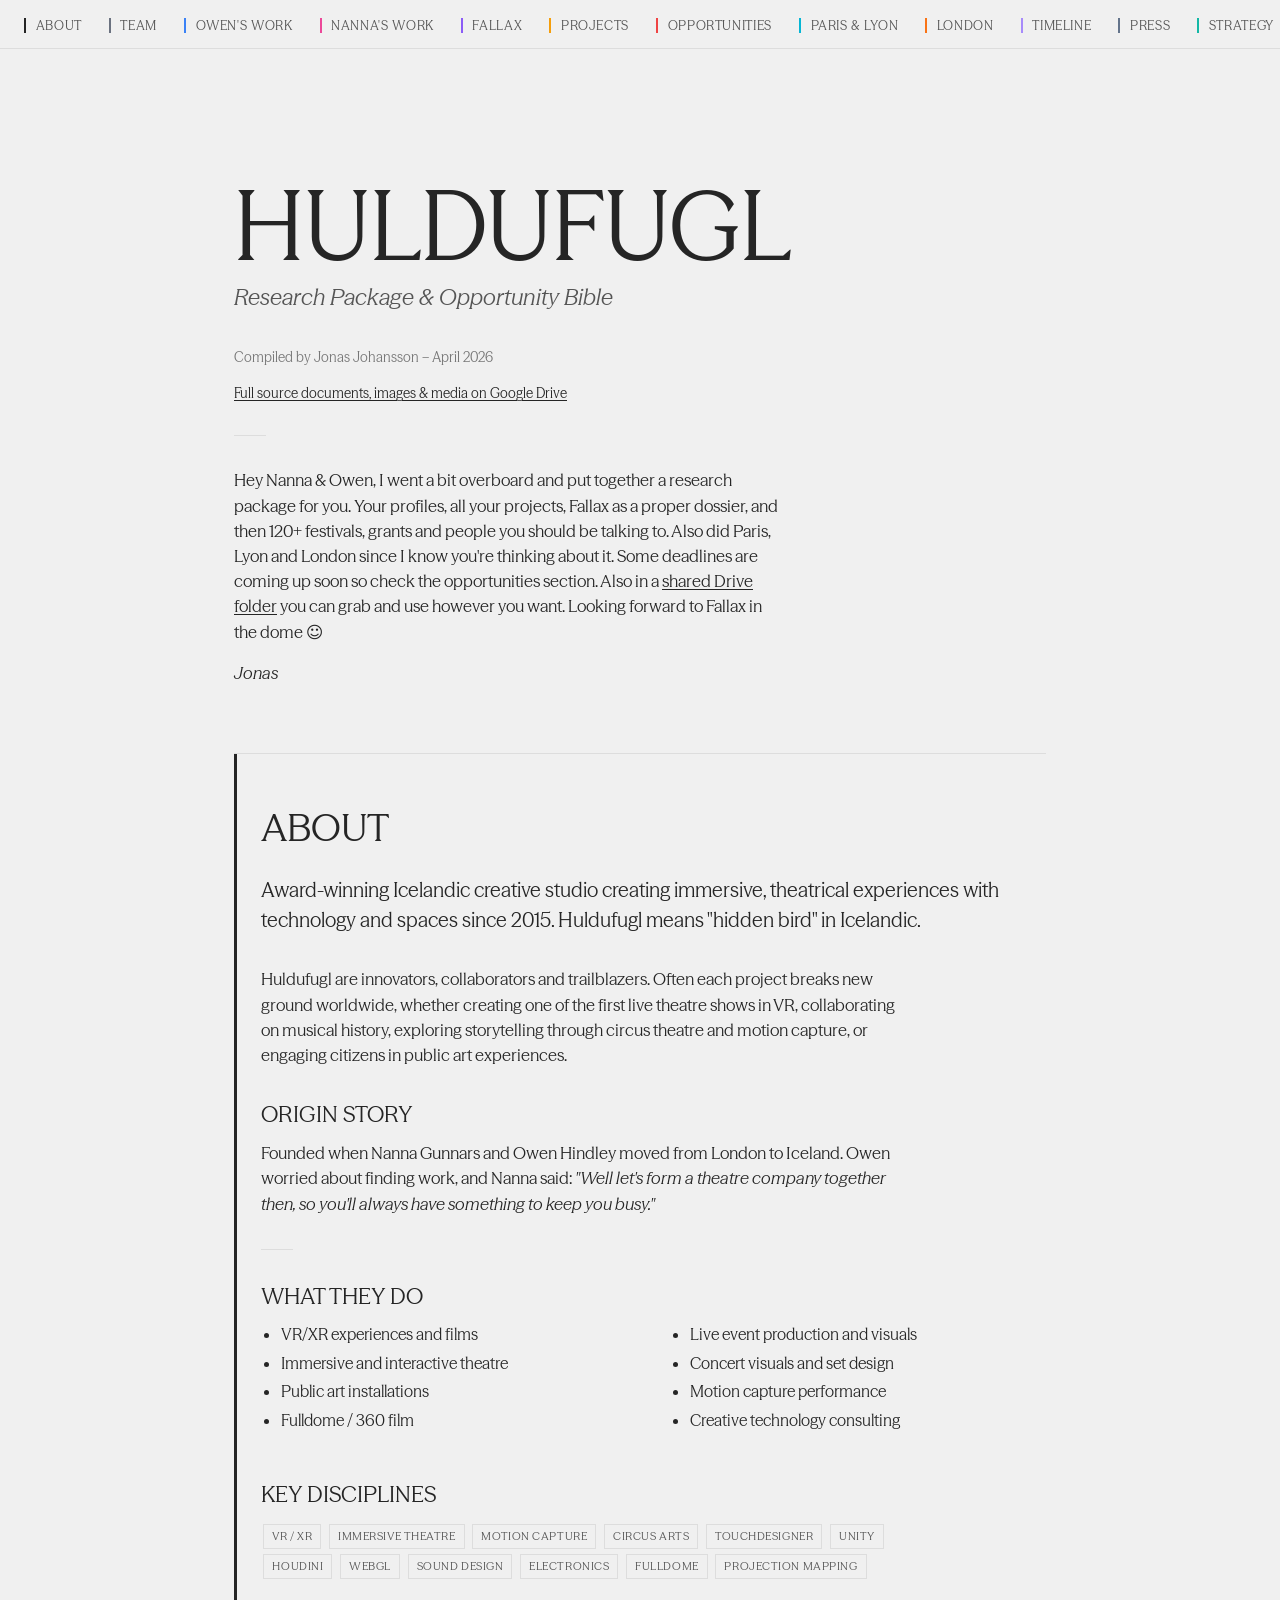
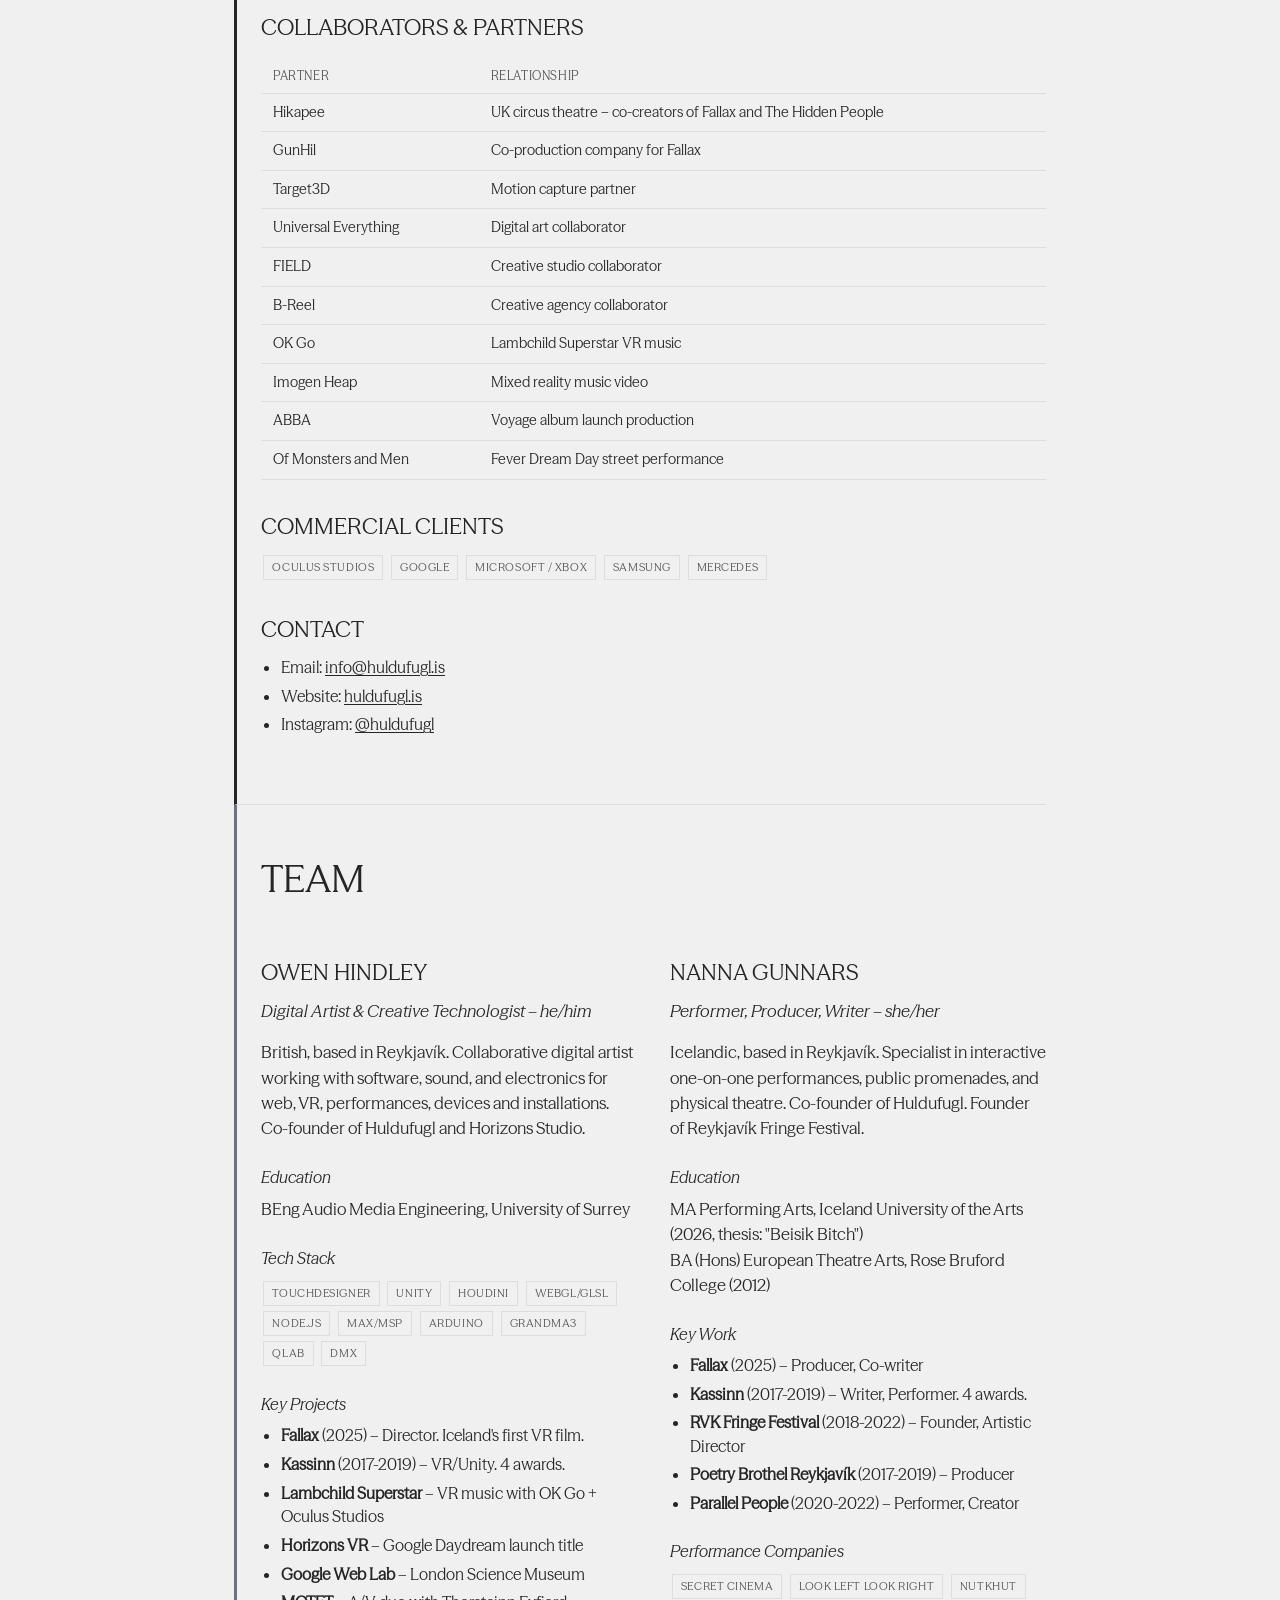
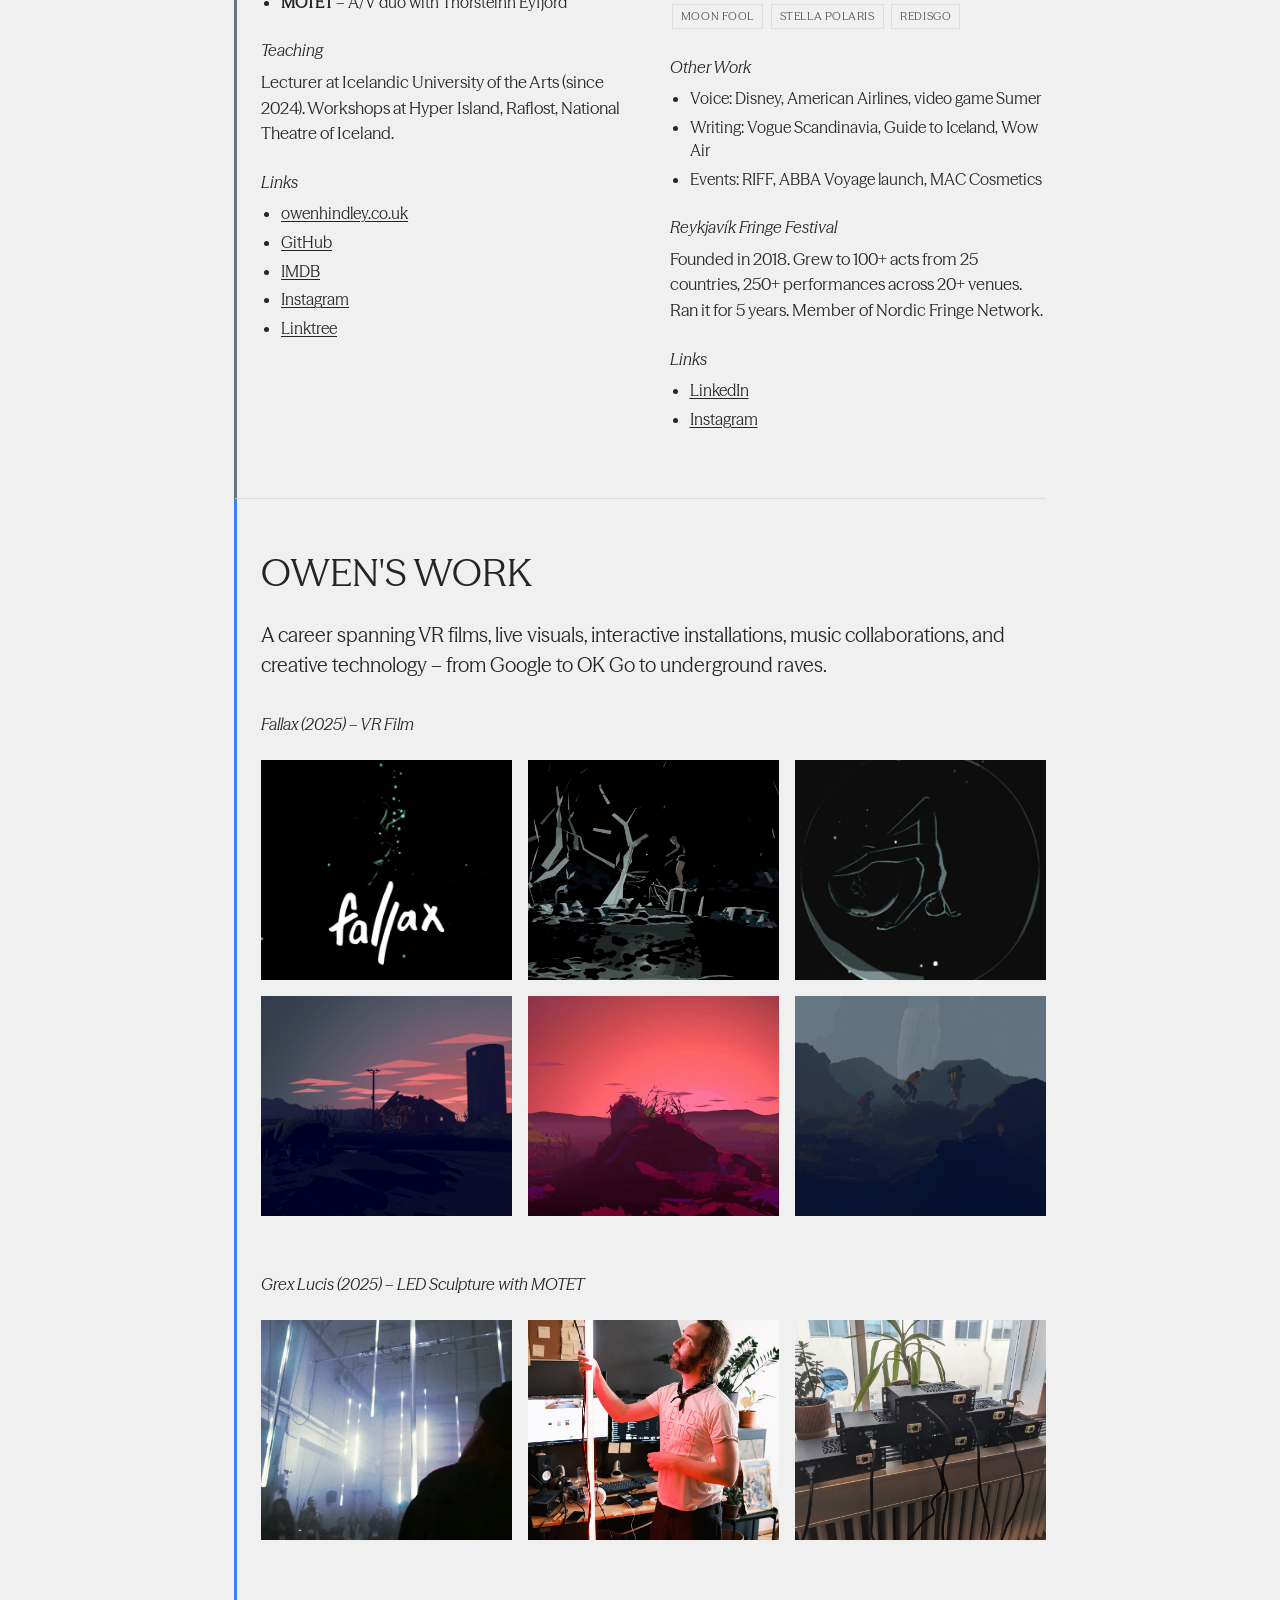
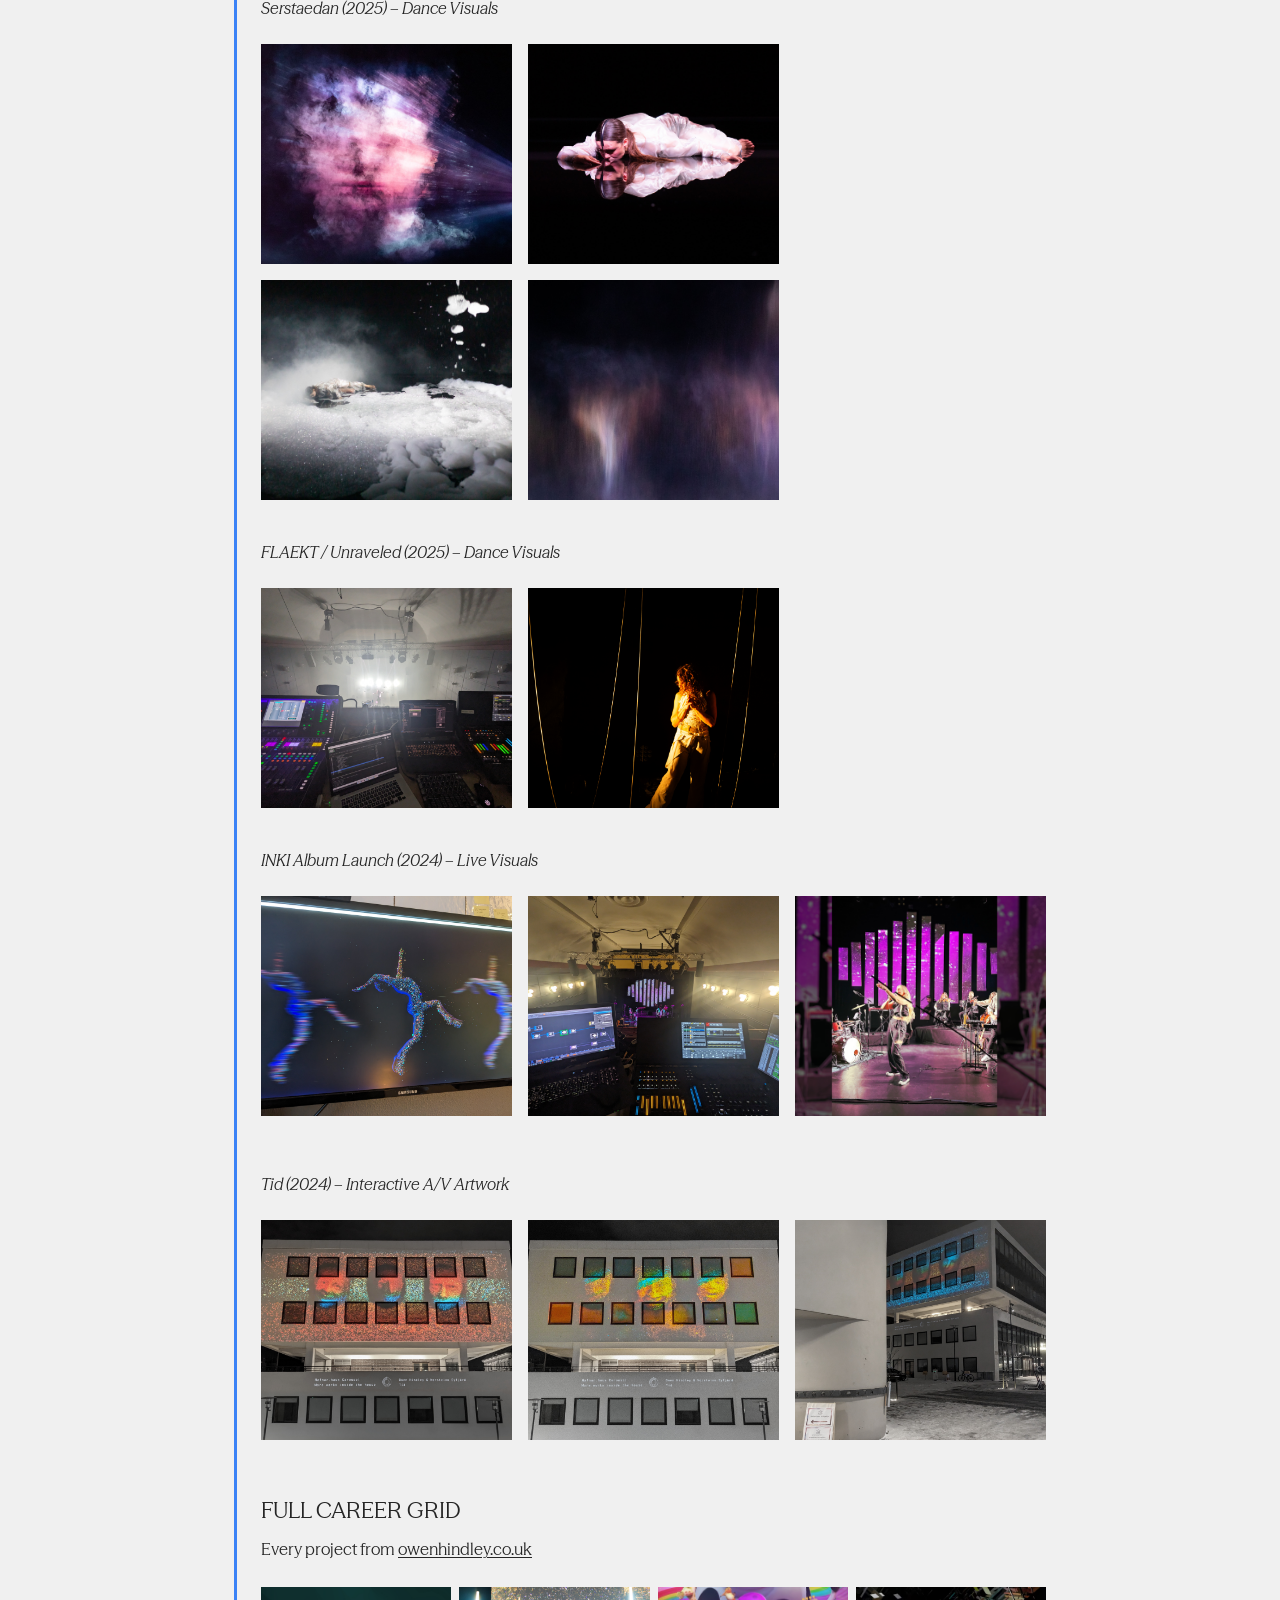
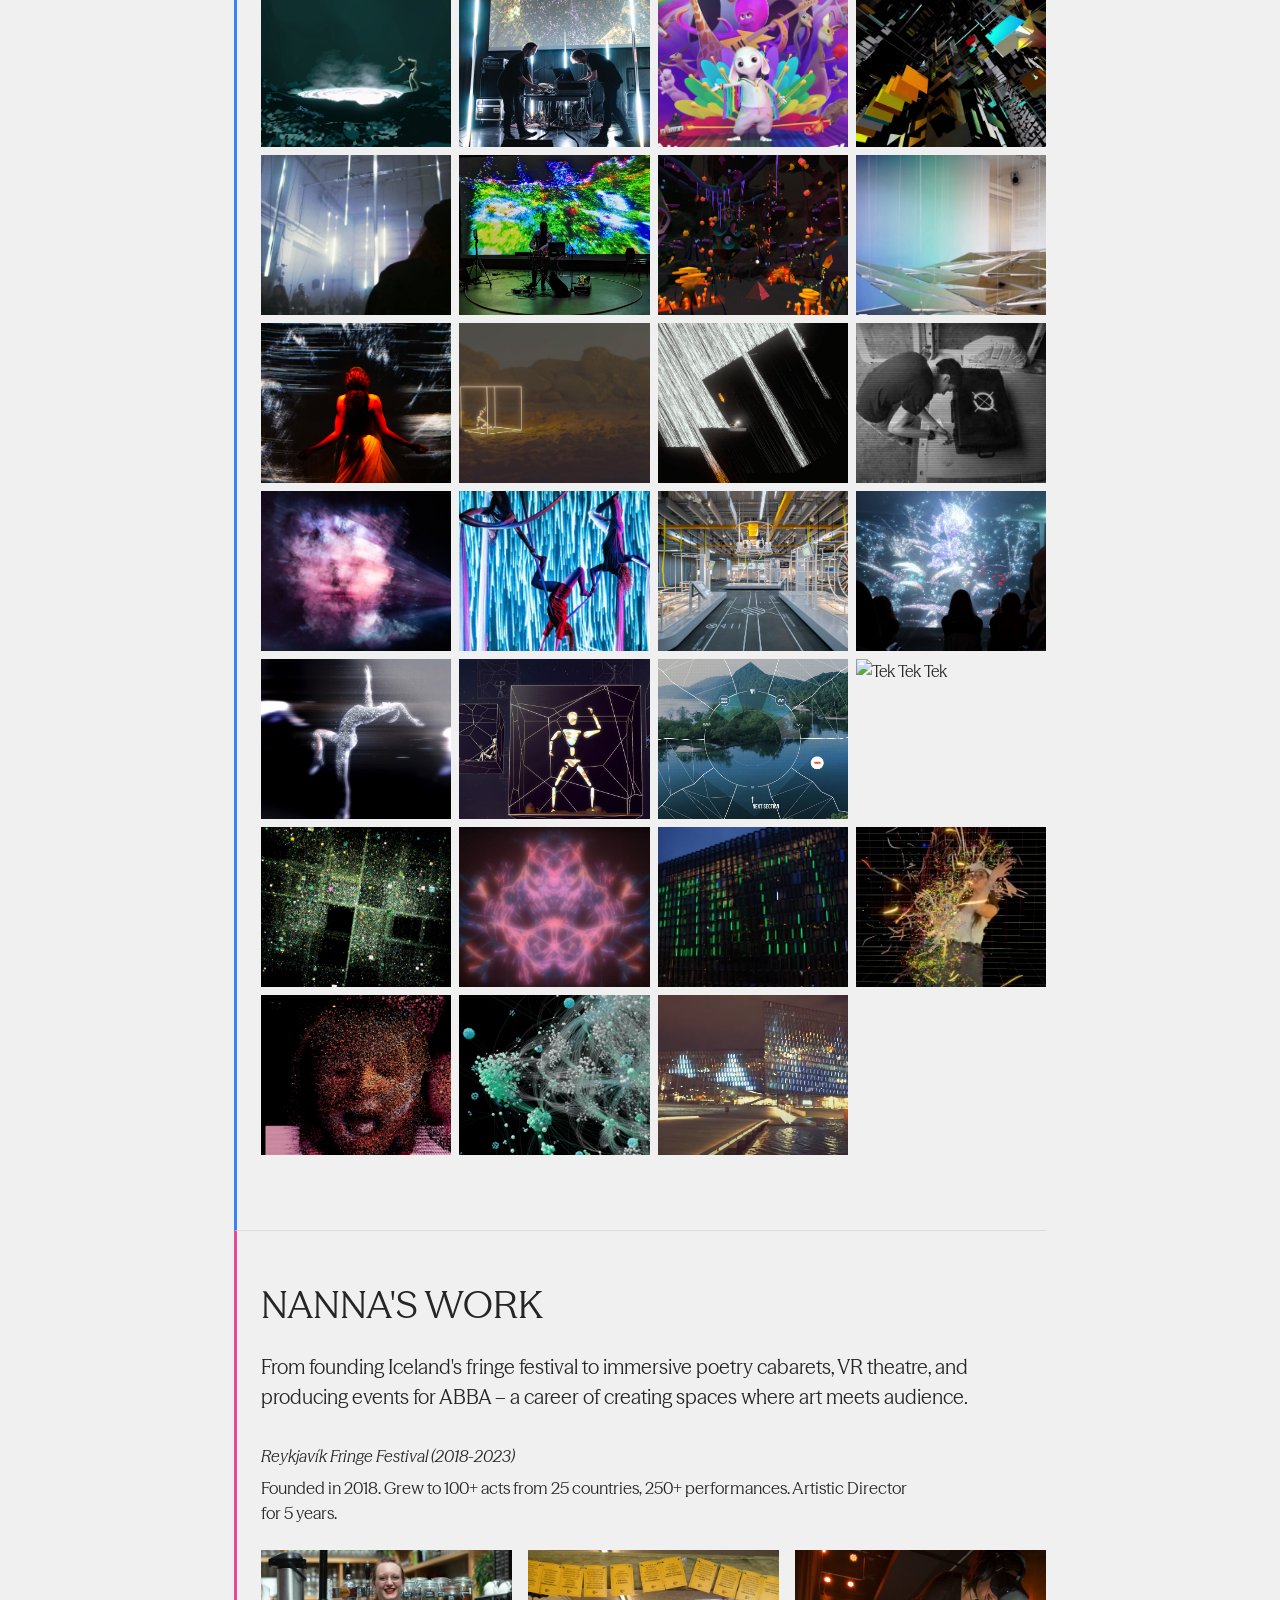
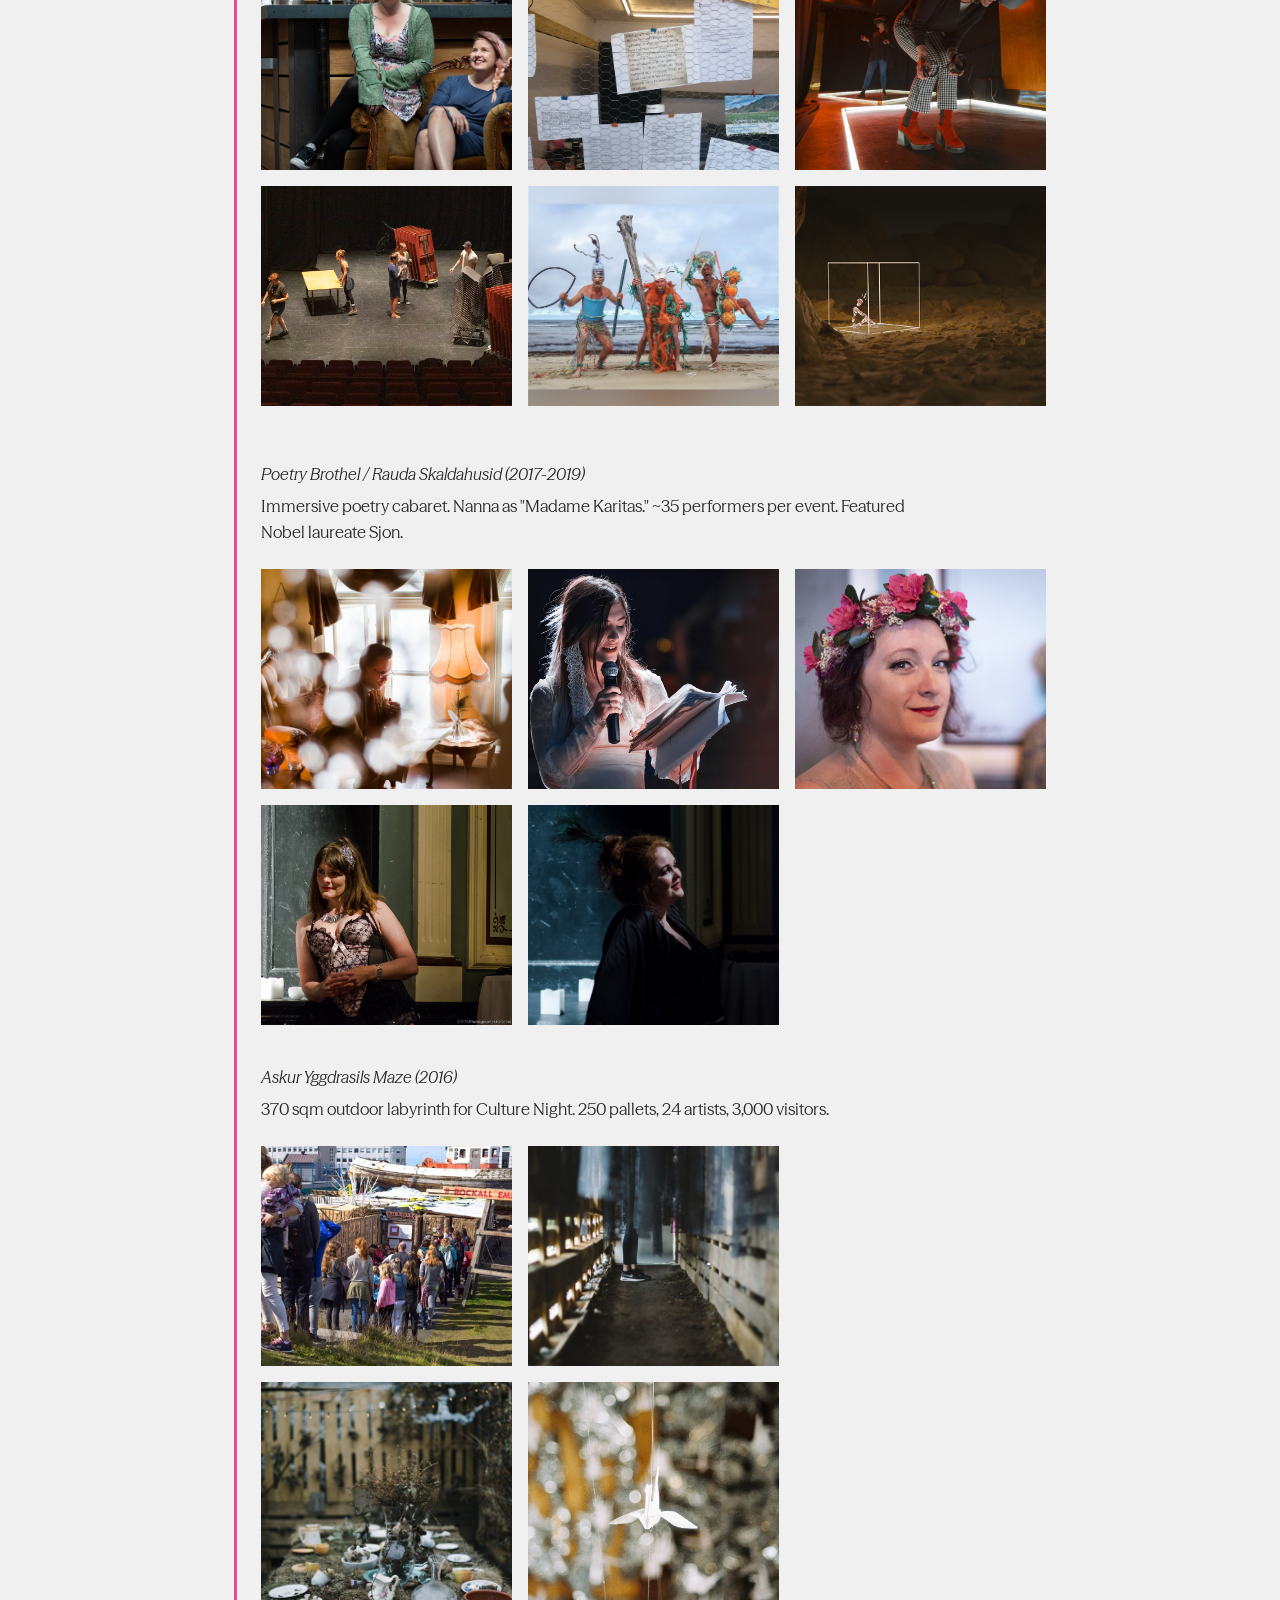
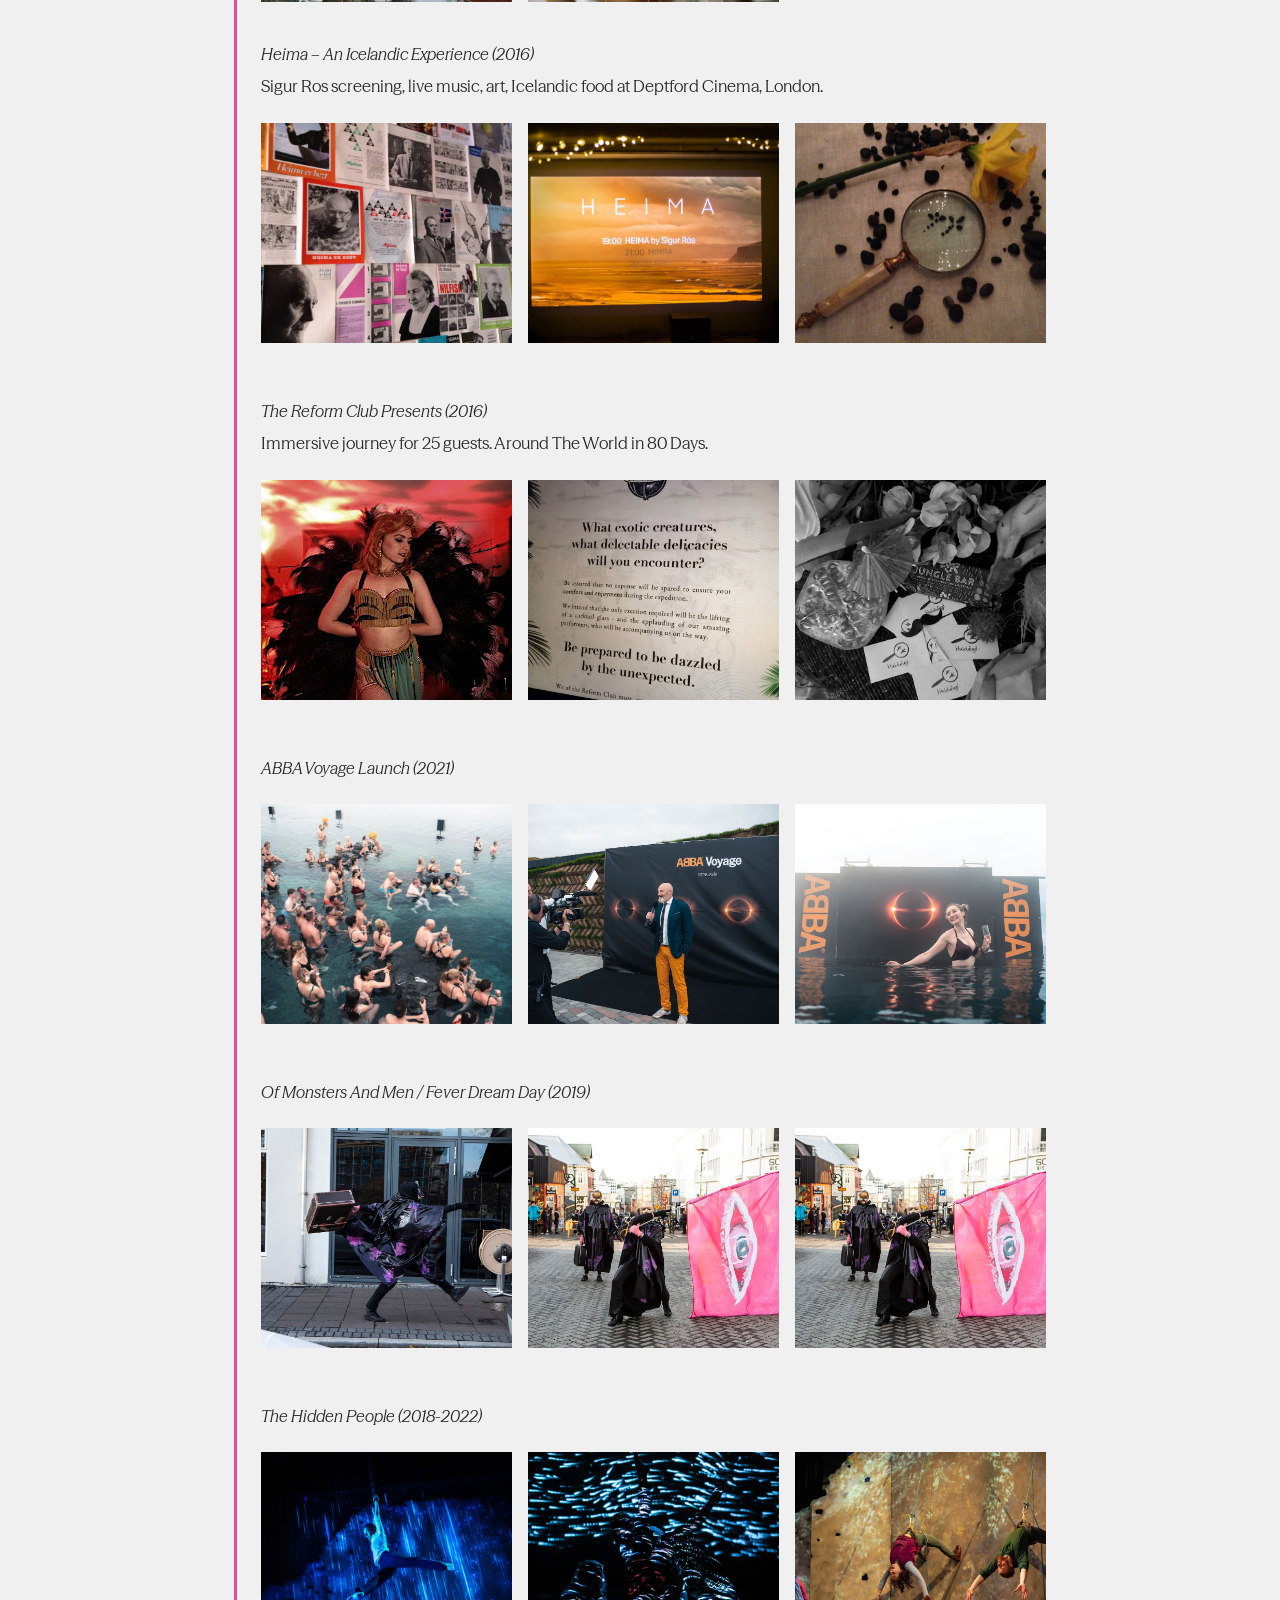
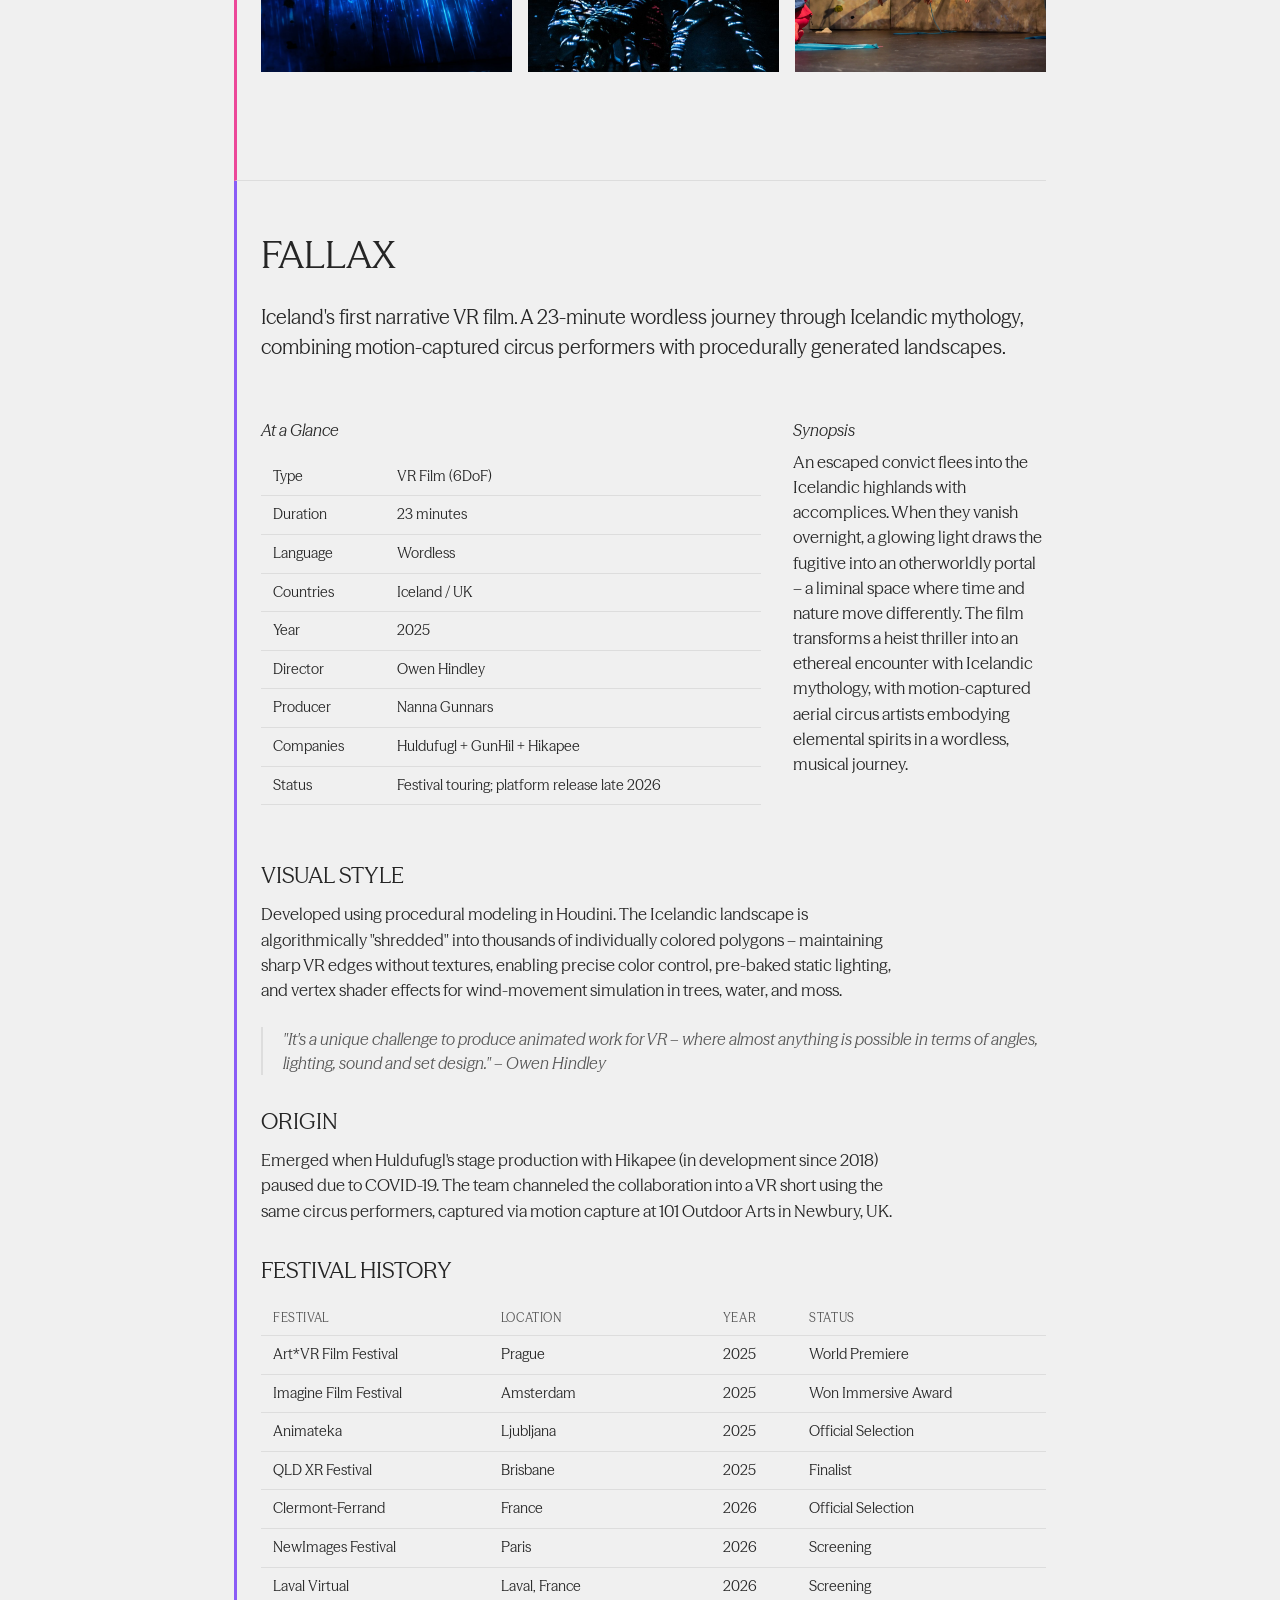
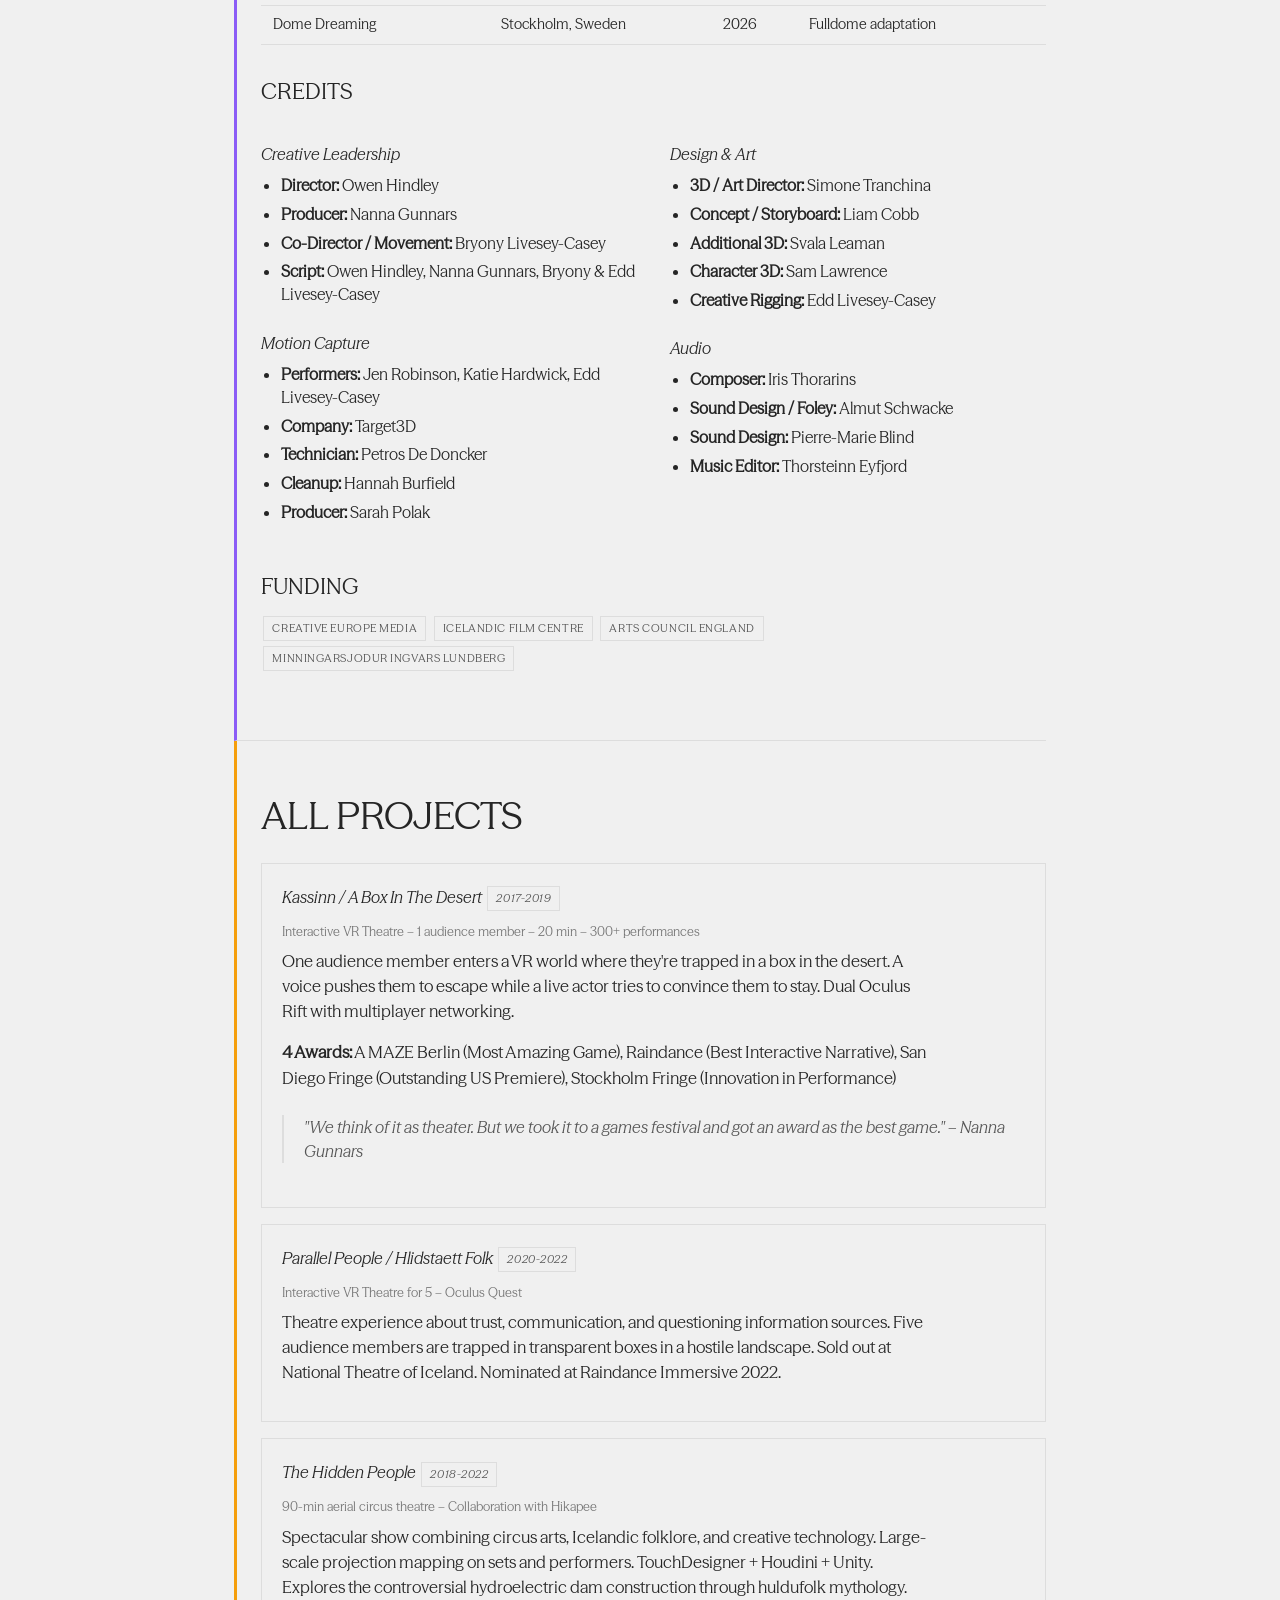
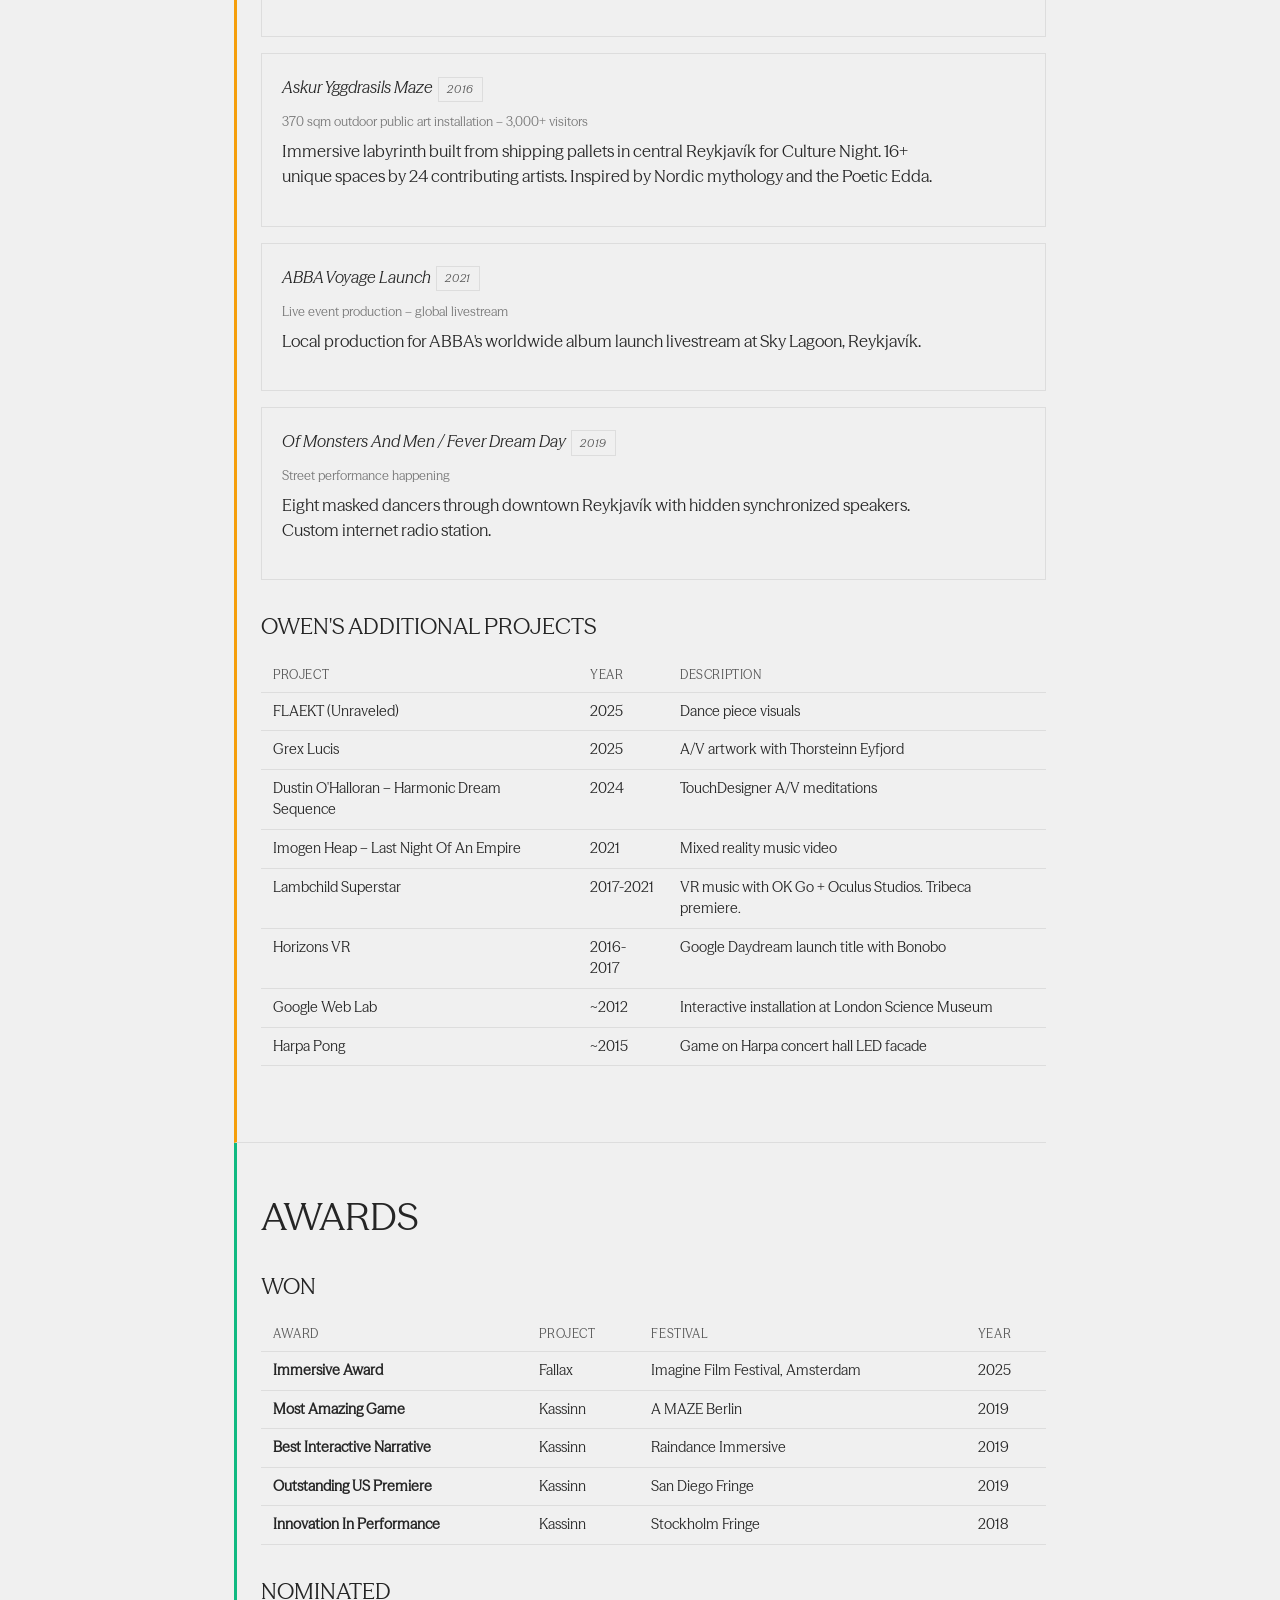
==== index.html @ 18d65cb0 "Remove subpage links, everything is on the main page" ====
<!DOCTYPE html>
<html lang="en">
<head>
  <meta charset="UTF-8">
  <meta name="viewport" content="width=device-width, initial-scale=1.0">
  <title>Huldufugl – Research Package</title>
  <meta name="description" content="Comprehensive research package for Huldufugl, an award-winning Icelandic creative studio.">
  <link rel="preload" as="font" type="font/woff" href="fonts/SeasonMix-Regular.woff" crossorigin>
  <link rel="stylesheet" href="style.css">
</head>
<body>

<nav>
  <a href="#about">About</a>
  <a href="#team">Team</a>
  <a href="#owen-portfolio">Owen's Work</a>
  <a href="#nanna-portfolio">Nanna's Work</a>
  <a href="#fallax">Fallax</a>
  <a href="#projects">Projects</a>
  <a href="#opportunities">Opportunities</a>
  <a href="#paris-lyon">Paris &amp; Lyon</a>
  <a href="#london">London</a>
  <a href="#timeline">Timeline</a>
  <a href="#press">Press</a>
  <a href="#strategy">Strategy</a>
  <a href="#landscape">Landscape</a>
  <a href="#future">Future</a>
</nav>

<div class="container">

<!-- HERO -->
<section class="hero">
  <h1>Huldufugl</h1>
  <p class="subtitle">Research Package &amp; Opportunity Bible</p>
  <p class="meta">Compiled by Jonas Johansson – April 2026</p>
  <p class="meta" style="margin-top: 1rem;"><a href="https://drive.google.com/drive/folders/1iJTFd3rEJ2fpSeksu-NgI4hoQsDL5_O4" target="_blank">Full source documents, images &amp; media on Google Drive</a></p>

  <div class="sep"></div>

  <div style="max-width: 55ch;">
    <p>Hey Nanna &amp; Owen, I went a bit overboard and put together a research package for you. Your profiles, all your projects, Fallax as a proper dossier, and then 120+ festivals, grants and people you should be talking to. Also did Paris, Lyon and London since I know you're thinking about it. Some deadlines are coming up soon so check the opportunities section. Also in a <a href="https://drive.google.com/drive/folders/1iJTFd3rEJ2fpSeksu-NgI4hoQsDL5_O4" target="_blank">shared Drive folder</a> you can grab and use however you want. Looking forward to Fallax in the dome ☺︎</p>
    <p style="margin-top: 1rem;"><em>Jonas</em></p>
  </div>
</section>

<!-- ABOUT -->
<section id="about">
  <h2>About</h2>
  <p class="intro">Award-winning Icelandic creative studio creating immersive, theatrical experiences with technology and spaces since 2015. Huldufugl means "hidden bird" in Icelandic.</p>

  <p>Huldufugl are innovators, collaborators and trailblazers. Often each project breaks new ground worldwide, whether creating one of the first live theatre shows in VR, collaborating on musical history, exploring storytelling through circus theatre and motion capture, or engaging citizens in public art experiences.</p>

  <h3>Origin Story</h3>
  <p>Founded when Nanna Gunnars and Owen Hindley moved from London to Iceland. Owen worried about finding work, and Nanna said: <em>"Well let's form a theatre company together then, so you'll always have something to keep you busy."</em></p>

  <div class="sep"></div>

  <h3>What They Do</h3>
  <div class="grid-2">
    <div>
      <ul>
        <li>VR/XR experiences and films</li>
        <li>Immersive and interactive theatre</li>
        <li>Public art installations</li>
        <li>Fulldome / 360 film</li>
      </ul>
    </div>
    <div>
      <ul>
        <li>Live event production and visuals</li>
        <li>Concert visuals and set design</li>
        <li>Motion capture performance</li>
        <li>Creative technology consulting</li>
      </ul>
    </div>
  </div>

  <h3>Key Disciplines</h3>
  <p>
    <span class="tag">VR / XR</span>
    <span class="tag">Immersive Theatre</span>
    <span class="tag">Motion Capture</span>
    <span class="tag">Circus Arts</span>
    <span class="tag">TouchDesigner</span>
    <span class="tag">Unity</span>
    <span class="tag">Houdini</span>
    <span class="tag">WebGL</span>
    <span class="tag">Sound Design</span>
    <span class="tag">Electronics</span>
    <span class="tag">Fulldome</span>
    <span class="tag">Projection Mapping</span>
  </p>

  <h3>Collaborators &amp; Partners</h3>
  <div class="table-wrap">
    <table>
      <tr><th>Partner</th><th>Relationship</th></tr>
      <tr><td>Hikapee</td><td>UK circus theatre – co-creators of Fallax and The Hidden People</td></tr>
      <tr><td>GunHil</td><td>Co-production company for Fallax</td></tr>
      <tr><td>Target3D</td><td>Motion capture partner</td></tr>
      <tr><td>Universal Everything</td><td>Digital art collaborator</td></tr>
      <tr><td>FIELD</td><td>Creative studio collaborator</td></tr>
      <tr><td>B-Reel</td><td>Creative agency collaborator</td></tr>
      <tr><td>OK Go</td><td>Lambchild Superstar VR music</td></tr>
      <tr><td>Imogen Heap</td><td>Mixed reality music video</td></tr>
      <tr><td>ABBA</td><td>Voyage album launch production</td></tr>
      <tr><td>Of Monsters and Men</td><td>Fever Dream Day street performance</td></tr>
    </table>
  </div>

  <h3>Commercial Clients</h3>
  <p>
    <span class="tag">Oculus Studios</span>
    <span class="tag">Google</span>
    <span class="tag">Microsoft / Xbox</span>
    <span class="tag">Samsung</span>
    <span class="tag">Mercedes</span>
  </p>

  <h3>Contact</h3>
  <ul>
    <li>Email: <a href="mailto:info@huldufugl.is">info@huldufugl.is</a></li>
    <li>Website: <a href="https://huldufugl.is" target="_blank">huldufugl.is</a></li>
    <li>Instagram: <a href="https://instagram.com/huldufugl" target="_blank">@huldufugl</a></li>
  </ul>
</section>

<!-- TEAM -->
<section id="team">
  <h2>Team</h2>

  <div class="grid-2">
    <div>
      <h3>Owen Hindley</h3>
      <p><em>Digital Artist &amp; Creative Technologist – he/him</em></p>
      <p>British, based in Reykjavík. Collaborative digital artist working with software, sound, and electronics for web, VR, performances, devices and installations. Co-founder of Huldufugl and Horizons Studio.</p>

      <h4>Education</h4>
      <p>BEng Audio Media Engineering, University of Surrey</p>

      <h4>Tech Stack</h4>
      <p>
        <span class="tag">TouchDesigner</span>
        <span class="tag">Unity</span>
        <span class="tag">Houdini</span>
        <span class="tag">WebGL/GLSL</span>
        <span class="tag">Node.js</span>
        <span class="tag">Max/MSP</span>
        <span class="tag">Arduino</span>
        <span class="tag">GrandMA3</span>
        <span class="tag">QLab</span>
        <span class="tag">DMX</span>
      </p>

      <h4>Key Projects</h4>
      <ul>
        <li><strong>Fallax</strong> (2025) – Director. Iceland's first VR film.</li>
        <li><strong>Kassinn</strong> (2017-2019) – VR/Unity. 4 awards.</li>
        <li><strong>Lambchild Superstar</strong> – VR music with OK Go + Oculus Studios</li>
        <li><strong>Horizons VR</strong> – Google Daydream launch title</li>
        <li><strong>Google Web Lab</strong> – London Science Museum</li>
        <li><strong>MOTET</strong> – A/V duo with Thorsteinn Eyfjord</li>
      </ul>

      <h4>Teaching</h4>
      <p>Lecturer at Icelandic University of the Arts (since 2024). Workshops at Hyper Island, Raflost, National Theatre of Iceland.</p>

      <h4>Links</h4>
      <ul>
        <li><a href="https://owenhindley.co.uk" target="_blank">owenhindley.co.uk</a></li>
        <li><a href="https://github.com/owenhindley" target="_blank">GitHub</a></li>
        <li><a href="https://www.imdb.com/name/nm3918183/" target="_blank">IMDB</a></li>
        <li><a href="https://instagram.com/owenhindley" target="_blank">Instagram</a></li>
        <li><a href="https://linktr.ee/owenhindley" target="_blank">Linktree</a></li>
      </ul>
    </div>

    <div>
      <h3>Nanna Gunnars</h3>
      <p><em>Performer, Producer, Writer – she/her</em></p>
      <p>Icelandic, based in Reykjavík. Specialist in interactive one-on-one performances, public promenades, and physical theatre. Co-founder of Huldufugl. Founder of Reykjavík Fringe Festival.</p>

      <h4>Education</h4>
      <p>MA Performing Arts, Iceland University of the Arts (2026, thesis: "Beisik Bitch")<br>
      BA (Hons) European Theatre Arts, Rose Bruford College (2012)</p>

      <h4>Key Work</h4>
      <ul>
        <li><strong>Fallax</strong> (2025) – Producer, Co-writer</li>
        <li><strong>Kassinn</strong> (2017-2019) – Writer, Performer. 4 awards.</li>
        <li><strong>RVK Fringe Festival</strong> (2018-2022) – Founder, Artistic Director</li>
        <li><strong>Poetry Brothel Reykjavík</strong> (2017-2019) – Producer</li>
        <li><strong>Parallel People</strong> (2020-2022) – Performer, Creator</li>
      </ul>

      <h4>Performance Companies</h4>
      <p>
        <span class="tag">Secret Cinema</span>
        <span class="tag">Look Left Look Right</span>
        <span class="tag">Nutkhut</span>
        <span class="tag">Moon Fool</span>
        <span class="tag">Stella Polaris</span>
        <span class="tag">RedIsGo</span>
      </p>

      <h4>Other Work</h4>
      <ul>
        <li>Voice: Disney, American Airlines, video game Sumer</li>
        <li>Writing: Vogue Scandinavia, Guide to Iceland, Wow Air</li>
        <li>Events: RIFF, ABBA Voyage launch, MAC Cosmetics</li>
      </ul>

      <h4>Reykjavík Fringe Festival</h4>
      <p>Founded in 2018. Grew to 100+ acts from 25 countries, 250+ performances across 20+ venues. Ran it for 5 years. Member of Nordic Fringe Network.</p>

      <h4>Links</h4>
      <ul>
        <li><a href="https://linkedin.com/in/nannagunnars" target="_blank">LinkedIn</a></li>
        <li><a href="https://instagram.com/nanna.gunnars" target="_blank">Instagram</a></li>
      </ul>
    </div>
  </div>
</section>

<!-- OWEN PORTFOLIO -->
<section id="owen-portfolio">
  <h2>Owen's Work</h2>
  <p class="intro">A career spanning VR films, live visuals, interactive installations, music collaborations, and creative technology – from Google to OK Go to underground raves.</p>

  <div class="gallery-section">
    <h4>Fallax (2025) – VR Film</h4>
    <div class="gallery">
      <img src="img/owen/fallax-fallax-title-wide-swimmer.jpg" alt="Fallax" loading="lazy">
      <img src="img/owen/fallax-farmhouse.jpg" alt="Fallax – Farmhouse" loading="lazy">
      <img src="img/owen/fallax-chasing-light.jpg" alt="Fallax – Chasing Light" loading="lazy">
      <img src="img/owen/fallax-red-rock.jpg" alt="Fallax – Red Rock" loading="lazy">
      <img src="img/owen/fallax-fallax-water-spirit.jpg" alt="Fallax – Water Spirit" loading="lazy">
      <img src="img/owen/fallax-fallax-hiking-hountains.jpg" alt="Fallax – Mountains" loading="lazy">
    </div>
  </div>

  <div class="gallery-section">
    <h4>Grex Lucis (2025) – LED Sculpture with MOTET</h4>
    <div class="gallery">
      <img src="img/owen/grex-lucis-grex-lucis-hero-image-2.jpg" alt="Grex Lucis" loading="lazy">
      <img src="img/owen/grex-lucis-grex-lucis-pole-office.jpg" alt="Grex Lucis" loading="lazy">
      <img src="img/owen/grex-lucis-grex-lucis-drivers.jpg" alt="Grex Lucis" loading="lazy">
    </div>
  </div>

  <div class="gallery-section">
    <h4>Serstaedan (2025) – Dance Visuals</h4>
    <div class="gallery">
      <img src="img/owen/serstaedan-sst-single-face-fog.jpg" alt="Serstaedan" loading="lazy">
      <img src="img/owen/serstaedan-sst-falling-foam.jpg" alt="Serstaedan" loading="lazy">
      <img src="img/owen/serstaedan-sst-inga-floor.jpg" alt="Serstaedan" loading="lazy">
      <img src="img/owen/serstaedan-sst-mist-rainbows.jpg" alt="Serstaedan" loading="lazy">
    </div>
  </div>

  <div class="gallery-section">
    <h4>FLAEKT / Unraveled (2025) – Dance Visuals</h4>
    <div class="gallery">
      <img src="img/owen/flaekt-Flaekt-control.jpg" alt="FLAEKT" loading="lazy">
      <img src="img/owen/flaekt-Flækt_WEB-15.jpg" alt="FLAEKT" loading="lazy">
    </div>
  </div>

  <div class="gallery-section">
    <h4>INKI Album Launch (2024) – Live Visuals</h4>
    <div class="gallery">
      <img src="img/owen/inki-inki-show-dancer-on-screen.jpg" alt="INKI" loading="lazy">
      <img src="img/owen/inki-inki-show-vj-booth.jpg" alt="INKI – VJ" loading="lazy">
      <img src="img/owen/inki-inki-title-image.jpg" alt="INKI" loading="lazy">
    </div>
  </div>

  <div class="gallery-section">
    <h4>Tid (2024) – Interactive A/V Artwork</h4>
    <div class="gallery">
      <img src="img/owen/tid-tid-image-1.jpg" alt="Tid" loading="lazy">
      <img src="img/owen/tid-tid-image-2.jpg" alt="Tid" loading="lazy">
      <img src="img/owen/tid-tid-image-3.jpg" alt="Tid" loading="lazy">
    </div>
  </div>

  <h3>Full Career Grid</h3>
  <p>Every project from <a href="https://owenhindley.co.uk" target="_blank">owenhindley.co.uk</a></p>
  <div class="gallery-full">
    <img src="img/owen/homepage-fallax-thumb.jpg" alt="Fallax" loading="lazy">
    <img src="img/owen/homepage-grex-lucis-thumb.jpg" alt="Grex Lucis" loading="lazy">
    <img src="img/owen/homepage-flaekt-thumb.jpg" alt="FLAEKT" loading="lazy">
    <img src="img/owen/homepage-serstaedan-thumb.jpg" alt="Serstaedan" loading="lazy">
    <img src="img/owen/homepage-inki-thumb.jpg" alt="INKI" loading="lazy">
    <img src="img/owen/homepage-harmonic-dream-sequence-thumb.jpg" alt="Harmonic Dream" loading="lazy">
    <img src="img/owen/homepage-tid-thumb.jpg" alt="Tid" loading="lazy">
    <img src="img/owen/homepage-motet-thumb.jpg" alt="MOTET" loading="lazy">
    <img src="img/owen/homepage-aristokrasia-thumb.jpg" alt="Aristokrasia" loading="lazy">
    <img src="img/owen/homepage-kassinn-thumb.jpg" alt="Kassinn" loading="lazy">
    <img src="img/owen/homepage-hidden-people-thumb.jpg" alt="Hidden People" loading="lazy">
    <img src="img/owen/homepage-parallel-people-thumb.jpg" alt="Parallel People" loading="lazy">
    <img src="img/owen/homepage-this-machine-throws-pixels-thumb.jpg" alt="This Machine Throws Pixels" loading="lazy">
    <img src="img/owen/homepage-under-the-surface-thumb.jpg" alt="Under The Surface" loading="lazy">
    <img src="img/owen/homepage-lambchild-thumb.jpg" alt="Lambchild Superstar" loading="lazy">
    <img src="img/owen/homepage-horizons-vr-thumb.jpg" alt="Horizons VR" loading="lazy">
    <img src="img/owen/homepage-gale-thumb.jpg" alt="Gale" loading="lazy">
    <img src="img/owen/homepage-google-web-lab-thumb.jpg" alt="Google Web Lab" loading="lazy">
    <img src="img/owen/homepage-mmorph-thumb.jpg" alt="Mmorph" loading="lazy">
    <img src="img/owen/homepage-harpa-pong-thumb.jpg" alt="Harpa Pong" loading="lazy">
    <img src="img/owen/homepage-sonar-visuals-thumb.jpg" alt="Sonar Visuals" loading="lazy">
    <img src="img/owen/homepage-city-of-drones-thumb.jpg" alt="City of Drones" loading="lazy">
    <img src="img/owen/homepage-spectra-thumb.jpg" alt="Spectra" loading="lazy">
    <img src="img/owen/homepage-xbox-glitch-thumb.jpg" alt="Xbox Glitch" loading="lazy">
    <img src="img/owen/homepage-depth-scatter-thumb.jpg" alt="Depth Scatter" loading="lazy">
    <img src="img/owen/homepage-tek-tek-tek-thumb.jpg" alt="Tek Tek Tek" loading="lazy">
    <img src="img/owen/homepage-lnoae-thumb.jpg" alt="LNOAE" loading="lazy">
  </div>
</section>

<!-- NANNA PORTFOLIO -->
<section id="nanna-portfolio">
  <h2>Nanna's Work</h2>
  <p class="intro">From founding Iceland's fringe festival to immersive poetry cabarets, VR theatre, and producing events for ABBA – a career of creating spaces where art meets audience.</p>

  <div class="gallery-section">
    <h4>Reykjavík Fringe Festival (2018-2023)</h4>
    <p>Founded in 2018. Grew to 100+ acts from 25 countries, 250+ performances. Artistic Director for 5 years.</p>
    <div class="gallery">
      <img src="img/nanna/rvk-fringe-fringe-2019-bicnick-1.jpg" alt="RVK Fringe" loading="lazy">
      <img src="img/nanna/rvk-fringe-fringe-2019-bicnick-2.jpg" alt="RVK Fringe" loading="lazy">
      <img src="img/nanna/rvk-fringe-exeunt-fringe-1.jpg" alt="RVK Fringe" loading="lazy">
      <img src="img/nanna/rvk-fringe-totaltheatre-arctic-creatures.jpg" alt="RVK Fringe" loading="lazy">
      <img src="img/nanna/rvk-fringe-totaltheatre-parallel-people.jpg" alt="RVK Fringe" loading="lazy">
      <img src="img/nanna/rvk-fringe-exeunt-kassinn.png" alt="RVK Fringe" loading="lazy">
    </div>
  </div>

  <div class="gallery-section">
    <h4>Poetry Brothel / Rauda Skaldahusid (2017-2019)</h4>
    <p>Immersive poetry cabaret. Nanna as "Madame Karitas." ~35 performers per event. Featured Nobel laureate Sjon.</p>
    <div class="gallery">
      <img src="img/nanna/poetry-brothel-geirix-1.jpg" alt="Poetry Brothel" loading="lazy">
      <img src="img/nanna/poetry-brothel-geirix-2.jpg" alt="Poetry Brothel" loading="lazy">
      <img src="img/nanna/poetry-brothel-masquerade-1.jpg" alt="Poetry Brothel" loading="lazy">
      <img src="img/nanna/poetry-brothel-bibi-bioux.jpg" alt="Poetry Brothel" loading="lazy">
      <img src="img/nanna/poetry-brothel-event-2018.jpg" alt="Poetry Brothel" loading="lazy">
    </div>
  </div>

  <div class="gallery-section">
    <h4>Askur Yggdrasils Maze (2016)</h4>
    <p>370 sqm outdoor labyrinth for Culture Night. 250 pallets, 24 artists, 3,000 visitors.</p>
    <div class="gallery">
      <img src="img/nanna/yggdrasils-yggdrasils-1.jpg" alt="Yggdrasils" loading="lazy">
      <img src="img/nanna/yggdrasils-yggdrasils-2.jpg" alt="Yggdrasils" loading="lazy">
      <img src="img/nanna/yggdrasils-yggdrasils-3.jpg" alt="Yggdrasils" loading="lazy">
      <img src="img/nanna/yggdrasils-yggdrasils-4.jpg" alt="Yggdrasils" loading="lazy">
    </div>
  </div>

  <div class="gallery-section">
    <h4>Heima – An Icelandic Experience (2016)</h4>
    <p>Sigur Ros screening, live music, art, Icelandic food at Deptford Cinema, London.</p>
    <div class="gallery">
      <img src="img/nanna/heima-heima-1.jpg" alt="Heima" loading="lazy">
      <img src="img/nanna/heima-heima-0b.jpg" alt="Heima" loading="lazy">
      <img src="img/nanna/heima-heima-3.jpg" alt="Heima" loading="lazy">
    </div>
  </div>

  <div class="gallery-section">
    <h4>The Reform Club Presents (2016)</h4>
    <p>Immersive journey for 25 guests. Around The World in 80 Days.</p>
    <div class="gallery">
      <img src="img/nanna/reform-club-reform-club-1.jpg" alt="Reform Club" loading="lazy">
      <img src="img/nanna/reform-club-reform-club-2.jpg" alt="Reform Club" loading="lazy">
      <img src="img/nanna/reform-club-reform-club-3.jpg" alt="Reform Club" loading="lazy">
    </div>
  </div>

  <div class="gallery-section">
    <h4>ABBA Voyage Launch (2021)</h4>
    <div class="gallery">
      <img src="img/nanna/abba-abba-crowd-aerial-reverse.jpg" alt="ABBA" loading="lazy">
      <img src="img/nanna/abba-abba-felix-entrance.jpg" alt="ABBA" loading="lazy">
      <img src="img/nanna/abba-abba-kat-screen-close.jpg" alt="ABBA" loading="lazy">
    </div>
  </div>

  <div class="gallery-section">
    <h4>Of Monsters And Men / Fever Dream Day (2019)</h4>
    <div class="gallery">
      <img src="img/nanna/omam-fever-omam-fever-1.jpg" alt="OMAM" loading="lazy">
      <img src="img/nanna/omam-fever-omam-fever-3.jpg" alt="OMAM" loading="lazy">
      <img src="img/nanna/omam-fever-omam-fever-3.jpg" alt="OMAM" loading="lazy">
    </div>
  </div>

  <div class="gallery-section">
    <h4>The Hidden People (2018-2022)</h4>
    <div class="gallery">
      <img src="img/nanna/hidden-people-hidden-people-1.jpg" alt="Hidden People" loading="lazy">
      <img src="img/nanna/hidden-people-hidden-people-2.jpg" alt="Hidden People" loading="lazy">
      <img src="img/nanna/hikapee-hidden-people-worthing-04715.jpg" alt="Hidden People" loading="lazy">
    </div>
  </div>
</section>

<!-- FALLAX -->
<section id="fallax">
  <h2>Fallax</h2>
  <p class="intro">Iceland's first narrative VR film. A 23-minute wordless journey through Icelandic mythology, combining motion-captured circus performers with procedurally generated landscapes.</p>

  <div class="grid-2">
    <div>
      <h4>At a Glance</h4>
      <div class="table-wrap">
        <table>
          <tr><td>Type</td><td>VR Film (6DoF)</td></tr>
          <tr><td>Duration</td><td>23 minutes</td></tr>
          <tr><td>Language</td><td>Wordless</td></tr>
          <tr><td>Countries</td><td>Iceland / UK</td></tr>
          <tr><td>Year</td><td>2025</td></tr>
          <tr><td>Director</td><td>Owen Hindley</td></tr>
          <tr><td>Producer</td><td>Nanna Gunnars</td></tr>
          <tr><td>Companies</td><td>Huldufugl + GunHil + Hikapee</td></tr>
          <tr><td>Status</td><td>Festival touring; platform release late 2026</td></tr>
        </table>
      </div>
    </div>
    <div>
      <h4>Synopsis</h4>
      <p>An escaped convict flees into the Icelandic highlands with accomplices. When they vanish overnight, a glowing light draws the fugitive into an otherworldly portal – a liminal space where time and nature move differently. The film transforms a heist thriller into an ethereal encounter with Icelandic mythology, with motion-captured aerial circus artists embodying elemental spirits in a wordless, musical journey.</p>
    </div>
  </div>

  <h3>Visual Style</h3>
  <p>Developed using procedural modeling in Houdini. The Icelandic landscape is algorithmically "shredded" into thousands of individually colored polygons – maintaining sharp VR edges without textures, enabling precise color control, pre-baked static lighting, and vertex shader effects for wind-movement simulation in trees, water, and moss.</p>

  <blockquote>"It's a unique challenge to produce animated work for VR – where almost anything is possible in terms of angles, lighting, sound and set design." – Owen Hindley</blockquote>

  <h3>Origin</h3>
  <p>Emerged when Huldufugl's stage production with Hikapee (in development since 2018) paused due to COVID-19. The team channeled the collaboration into a VR short using the same circus performers, captured via motion capture at 101 Outdoor Arts in Newbury, UK.</p>

  <h3>Festival History</h3>
  <div class="table-wrap">
    <table>
      <tr><th>Festival</th><th>Location</th><th>Year</th><th>Status</th></tr>
      <tr><td>Art*VR Film Festival</td><td>Prague</td><td>2025</td><td>World Premiere</td></tr>
      <tr><td>Imagine Film Festival</td><td>Amsterdam</td><td>2025</td><td>Won Immersive Award</td></tr>
      <tr><td>Animateka</td><td>Ljubljana</td><td>2025</td><td>Official Selection</td></tr>
      <tr><td>QLD XR Festival</td><td>Brisbane</td><td>2025</td><td>Finalist</td></tr>
      <tr><td>Clermont-Ferrand</td><td>France</td><td>2026</td><td>Official Selection</td></tr>
      <tr><td>NewImages Festival</td><td>Paris</td><td>2026</td><td>Screening</td></tr>
      <tr><td>Laval Virtual</td><td>Laval, France</td><td>2026</td><td>Screening</td></tr>
      <tr><td>Dome Dreaming</td><td>Stockholm, Sweden</td><td>2026</td><td>Fulldome adaptation</td></tr>
    </table>
  </div>

  <h3>Credits</h3>
  <div class="grid-2">
    <div>
      <h4>Creative Leadership</h4>
      <ul>
        <li><strong>Director:</strong> Owen Hindley</li>
        <li><strong>Producer:</strong> Nanna Gunnars</li>
        <li><strong>Co-Director / Movement:</strong> Bryony Livesey-Casey</li>
        <li><strong>Script:</strong> Owen Hindley, Nanna Gunnars, Bryony &amp; Edd Livesey-Casey</li>
      </ul>

      <h4>Motion Capture</h4>
      <ul>
        <li><strong>Performers:</strong> Jen Robinson, Katie Hardwick, Edd Livesey-Casey</li>
        <li><strong>Company:</strong> Target3D</li>
        <li><strong>Technician:</strong> Petros De Doncker</li>
        <li><strong>Cleanup:</strong> Hannah Burfield</li>
        <li><strong>Producer:</strong> Sarah Polak</li>
      </ul>
    </div>
    <div>
      <h4>Design &amp; Art</h4>
      <ul>
        <li><strong>3D / Art Director:</strong> Simone Tranchina</li>
        <li><strong>Concept / Storyboard:</strong> Liam Cobb</li>
        <li><strong>Additional 3D:</strong> Svala Leaman</li>
        <li><strong>Character 3D:</strong> Sam Lawrence</li>
        <li><strong>Creative Rigging:</strong> Edd Livesey-Casey</li>
      </ul>

      <h4>Audio</h4>
      <ul>
        <li><strong>Composer:</strong> Iris Thorarins</li>
        <li><strong>Sound Design / Foley:</strong> Almut Schwacke</li>
        <li><strong>Sound Design:</strong> Pierre-Marie Blind</li>
        <li><strong>Music Editor:</strong> Thorsteinn Eyfjord</li>
      </ul>
    </div>
  </div>

  <h3>Funding</h3>
  <p>
    <span class="tag">Creative Europe MEDIA</span>
    <span class="tag">Icelandic Film Centre</span>
    <span class="tag">Arts Council England</span>
    <span class="tag">Minningarsjodur Ingvars Lundberg</span>
  </p>
</section>

<!-- PROJECTS -->
<section id="projects">
  <h2>All Projects</h2>

  <div class="card">
    <h4>Kassinn / A Box In The Desert <span class="tag">2017-2019</span></h4>
    <p class="card-meta">Interactive VR Theatre – 1 audience member – 20 min – 300+ performances</p>
    <p>One audience member enters a VR world where they're trapped in a box in the desert. A voice pushes them to escape while a live actor tries to convince them to stay. Dual Oculus Rift with multiplayer networking.</p>
    <p><strong>4 Awards:</strong> A MAZE Berlin (Most Amazing Game), Raindance (Best Interactive Narrative), San Diego Fringe (Outstanding US Premiere), Stockholm Fringe (Innovation in Performance)</p>
    <blockquote>"We think of it as theater. But we took it to a games festival and got an award as the best game." – Nanna Gunnars</blockquote>
  </div>

  <div class="card">
    <h4>Parallel People / Hlidstaett Folk <span class="tag">2020-2022</span></h4>
    <p class="card-meta">Interactive VR Theatre for 5 – Oculus Quest</p>
    <p>Theatre experience about trust, communication, and questioning information sources. Five audience members are trapped in transparent boxes in a hostile landscape. Sold out at National Theatre of Iceland. Nominated at Raindance Immersive 2022.</p>
  </div>

  <div class="card">
    <h4>The Hidden People <span class="tag">2018-2022</span></h4>
    <p class="card-meta">90-min aerial circus theatre – Collaboration with Hikapee</p>
    <p>Spectacular show combining circus arts, Icelandic folklore, and creative technology. Large-scale projection mapping on sets and performers. TouchDesigner + Houdini + Unity. Explores the controversial hydroelectric dam construction through huldufolk mythology.</p>
  </div>

  <div class="card">
    <h4>Askur Yggdrasils Maze <span class="tag">2016</span></h4>
    <p class="card-meta">370 sqm outdoor public art installation – 3,000+ visitors</p>
    <p>Immersive labyrinth built from shipping pallets in central Reykjavík for Culture Night. 16+ unique spaces by 24 contributing artists. Inspired by Nordic mythology and the Poetic Edda.</p>
  </div>

  <div class="card">
    <h4>ABBA Voyage Launch <span class="tag">2021</span></h4>
    <p class="card-meta">Live event production – global livestream</p>
    <p>Local production for ABBA's worldwide album launch livestream at Sky Lagoon, Reykjavík.</p>
  </div>

  <div class="card">
    <h4>Of Monsters And Men / Fever Dream Day <span class="tag">2019</span></h4>
    <p class="card-meta">Street performance happening</p>
    <p>Eight masked dancers through downtown Reykjavík with hidden synchronized speakers. Custom internet radio station.</p>
  </div>

  <h3>Owen's Additional Projects</h3>

  <div class="table-wrap">
    <table>
      <tr><th>Project</th><th>Year</th><th>Description</th></tr>
      <tr><td>FLAEKT (Unraveled)</td><td>2025</td><td>Dance piece visuals</td></tr>
      <tr><td>Grex Lucis</td><td>2025</td><td>A/V artwork with Thorsteinn Eyfjord</td></tr>
      <tr><td>Dustin O'Halloran – Harmonic Dream Sequence</td><td>2024</td><td>TouchDesigner A/V meditations</td></tr>
      <tr><td>Imogen Heap – Last Night Of An Empire</td><td>2021</td><td>Mixed reality music video</td></tr>
      <tr><td>Lambchild Superstar</td><td>2017-2021</td><td>VR music with OK Go + Oculus Studios. Tribeca premiere.</td></tr>
      <tr><td>Horizons VR</td><td>2016-2017</td><td>Google Daydream launch title with Bonobo</td></tr>
      <tr><td>Google Web Lab</td><td>~2012</td><td>Interactive installation at London Science Museum</td></tr>
      <tr><td>Harpa Pong</td><td>~2015</td><td>Game on Harpa concert hall LED facade</td></tr>
    </table>
  </div>
</section>

<!-- AWARDS -->
<section id="awards">
  <h2>Awards</h2>

  <h3>Won</h3>
  <div class="table-wrap">
    <table>
      <tr><th>Award</th><th>Project</th><th>Festival</th><th>Year</th></tr>
      <tr><td><strong>Immersive Award</strong></td><td>Fallax</td><td>Imagine Film Festival, Amsterdam</td><td>2025</td></tr>
      <tr><td><strong>Most Amazing Game</strong></td><td>Kassinn</td><td>A MAZE Berlin</td><td>2019</td></tr>
      <tr><td><strong>Best Interactive Narrative</strong></td><td>Kassinn</td><td>Raindance Immersive</td><td>2019</td></tr>
      <tr><td><strong>Outstanding US Premiere</strong></td><td>Kassinn</td><td>San Diego Fringe</td><td>2019</td></tr>
      <tr><td><strong>Innovation In Performance</strong></td><td>Kassinn</td><td>Stockholm Fringe</td><td>2018</td></tr>
    </table>
  </div>

  <h3>Nominated</h3>
  <div class="table-wrap">
    <table>
      <tr><th>Award</th><th>Project</th><th>Festival</th><th>Year</th></tr>
      <tr><td>Best Immersive Performance</td><td>Parallel People</td><td>Raindance Immersive</td><td>2022</td></tr>
      <tr><td>Sproti Arsins</td><td>Kassinn</td><td>Griman (Icelandic Theatre Awards)</td><td>2020</td></tr>
      <tr><td>Grand Prix</td><td>Kassinn</td><td>Stockholm Fringe</td><td>2018</td></tr>
    </table>
  </div>

  <h3>Talks &amp; Education</h3>
  <div class="table-wrap">
    <table>
      <tr><th>Year</th><th>Title</th><th>Venue</th></tr>
      <tr><td>2022</td><td>VR Masterclass</td><td>National Theatre of Iceland</td></tr>
      <tr><td>2022</td><td>Guest Lecture</td><td>Stockholm University of the Arts</td></tr>
      <tr><td>2022</td><td>Live Performances In The Metaverse</td><td>Raindance Immersive</td></tr>
      <tr><td>2021</td><td>Who are Huldufugl?</td><td>Berghs School of Communication</td></tr>
      <tr><td>2020</td><td>Worlding Deserts</td><td>Night of Ideas, Institut Francais</td></tr>
      <tr><td>2019</td><td>Designing Tiny for Massive</td><td>Icelandic University of the Arts</td></tr>
      <tr><td>2017</td><td>Creative Technology Workshop</td><td>Hyper Island, Stockholm</td></tr>
    </table>
  </div>
</section>

<!-- OPPORTUNITIES -->
<section id="opportunities">
  <h2>Opportunities</h2>
  <p class="intro">120+ festivals, grants, contacts, residencies and networks – organized by category. <a href="https://drive.google.com/drive/folders/1pHv0nQZLCaUQWi93nkVCZEwbUrjAPMAE" target="_blank">Full detailed documents on Google Drive</a></p>

  <details open>
    <summary>Urgent Deadlines (April-May 2026)</summary>
    <div class="details-content">
      <div class="table-wrap">
        <table>
          <tr><th>Deadline</th><th>Opportunity</th><th>Contact</th><th>Fit</th></tr>
          <tr><td><strong>Apr 17</strong></td><td><a href="https://www.espronceda.net/immensiva-residency-2026-collective-cartographies/" target="_blank">IMMENSIVA Residency</a> – Barcelona LBXR residency. Flights + accommodation + PICO devices.</td><td>info@espronceda.net</td><td><span class="score">5</span></td></tr>
          <tr><td><strong>Apr 30</strong></td><td><a href="https://culture.ec.europa.eu/culture-moves-europe" target="_blank">Culture Moves Europe</a> – EUR 75/day + travel. Final deadline.</td><td>Via portal</td><td><span class="score">4</span></td></tr>
          <tr><td><strong>May 3</strong></td><td><a href="https://phi.ca/en/phi-residencies/phi-immersive/" target="_blank">PHI Immersive Residency</a> – Montreal, 6-week residency.</td><td>Via website</td><td><span class="score">4</span></td></tr>
          <tr><td><strong>May 5</strong></td><td><a href="https://culture.ec.europa.eu/creative-europe" target="_blank">Creative Europe Culture</a> – Cooperation projects, up to EUR 200K-1M.</td><td>Via portal</td><td><span class="score">5</span></td></tr>
          <tr><td><strong>May 6</strong></td><td><a href="https://www.bfi.org.uk/london-film-festival" target="_blank">BFI LFF Immersive</a> – UK prestige.</td><td>lffsubmissions@bfi.org.uk</td><td><span class="score">4</span></td></tr>
          <tr><td><strong>May 7</strong></td><td><a href="https://www.labiennale.org/en/cinema/immersive" target="_blank">Venice Immersive</a> – THE submission. Top-tier XR competition.</td><td>veniceimmersive@labiennale.org</td><td><span class="score">5</span></td></tr>
          <tr><td><strong>Jun 3</strong></td><td><a href="https://www.bfi.org.uk/get-funding-support" target="_blank">BFI Expanded Screen Fund</a> – UK co-production. Needs UK producer.</td><td>Via BFI portal</td><td><span class="score">4</span></td></tr>
          <tr><td><strong>Jun 10</strong></td><td><a href="https://www.kff.tw/" target="_blank">Kaohsiung Film Festival VR</a> – Free submission. VR FILM LAB.</td><td>KFFXRteam@kfa.gov.com</td><td><span class="score">4</span></td></tr>
        </table>
      </div>
    </div>
  </details>

  <details>
    <summary>VR / AR / XR Festivals (20)</summary>
    <div class="details-content">
      <div class="table-wrap">
        <table>
          <tr><th>Festival</th><th>Location</th><th>Deadline</th><th>Notes</th></tr>
          <tr><td><a href="https://www.labiennale.org/en/cinema/immersive" target="_blank">Venice Immersive</a></td><td>Venice, Italy</td><td>Mar-Apr</td><td>Top-tier. No fee. Perfect for Fallax.</td></tr>
          <tr><td><a href="https://tribecafilm.com/immersive" target="_blank">Tribeca Immersive</a></td><td>New York</td><td>Dec-Jan</td><td>US prestige. Storyscapes award.</td></tr>
          <tr><td><a href="https://www.sundance.org/festivals/sundance-film-festival/program/new-frontier" target="_blank">Sundance New Frontier</a></td><td>Park City, Utah</td><td>Aug-Sep</td><td>Enormous prestige for narrative VR.</td></tr>
          <tr><td><a href="https://www.sxsw.com/" target="_blank">SXSW XR</a></td><td>Austin, Texas</td><td>Aug-Oct</td><td>Industry + tech crossover.</td></tr>
          <tr><td><a href="https://ars.electronica.art/" target="_blank">Ars Electronica</a></td><td>Linz, Austria</td><td>Mar (Prix)</td><td>Premier art+tech festival. No fee.</td></tr>
          <tr><td><a href="https://newimagesfestival.com/" target="_blank">NewImages Festival</a></td><td>Paris</td><td>Apr-May</td><td>XR Financing Market for funding.</td></tr>
          <tr><td><a href="https://www.raindance.org/immersive/" target="_blank">Raindance Immersive</a></td><td>London</td><td>Jun-Jul</td><td>Already won here. UK network.</td></tr>
          <tr><td><a href="https://vrham.de/" target="_blank">VRHAM!</a></td><td>Hamburg</td><td>Feb-Mar</td><td>Art-focused VR. German market.</td></tr>
          <tr><td><a href="https://phi.ca/" target="_blank">Phi Centre</a></td><td>Montreal</td><td>Rolling</td><td>Year-round immersive exhibitions.</td></tr>
          <tr><td><a href="https://montreal.mutek.org/" target="_blank">MUTEK</a></td><td>Montreal</td><td>Jan-Feb</td><td>Music/AV + immersive.</td></tr>
          <tr><td><a href="https://www.bfi.org.uk/london-film-festival" target="_blank">BFI LFF Immersive</a></td><td>London</td><td>May-Jun</td><td>UK prestige. BFI funding access.</td></tr>
          <tr><td><a href="https://immersiveforum.co/" target="_blank">IF / VRDays</a></td><td>Amsterdam</td><td>Summer</td><td>B2B. Partnership development.</td></tr>
          <tr><td><a href="https://www.kff.tw/" target="_blank">Kaohsiung Film Festival</a></td><td>Taiwan</td><td>Mar-Apr</td><td>VR FILM LAB commissions.</td></tr>
          <tr><td><a href="https://www.marchedulfilm.com/en/cannes-xr/" target="_blank">Cannes XR</a></td><td>Cannes</td><td>Feb-Mar</td><td>Cannes prestige + market.</td></tr>
          <tr><td><a href="https://www.siggraph.org/" target="_blank">SIGGRAPH</a></td><td>USA (rotating)</td><td>Jan-Feb</td><td>Tech-art crossover.</td></tr>
          <tr><td><a href="https://www.adaf.gr/" target="_blank">Athens Digital Arts</a></td><td>Athens</td><td>Feb-Mar</td><td>Mediterranean network.</td></tr>
          <tr><td><a href="https://fivars.net/" target="_blank">FIVARS</a></td><td>Toronto</td><td>Jun</td><td>Narrative XR focus.</td></tr>
        </table>
      </div>
    </div>
  </details>

  <details>
    <summary>Fulldome Festivals (13)</summary>
    <div class="details-content">
      <div class="table-wrap">
        <table>
          <tr><th>Festival</th><th>Location</th><th>Deadline</th><th>Notes</th></tr>
          <tr><td><a href="https://www.imersa.org/" target="_blank">IMERSA Summit</a></td><td>USA (rotating)</td><td>Oct-Dec</td><td>Essential for fulldome network.</td></tr>
          <tr><td><a href="https://www.fulldome-festival.de/" target="_blank">Fulldome Festival Jena</a></td><td>Germany</td><td>Oct-Nov</td><td>Original fulldome festival. Core venue.</td></tr>
          <tr><td><a href="https://sat.qc.ca/" target="_blank">SAT Montreal</a></td><td>Montreal</td><td>Rolling</td><td>18m Satosphere dome. Residencies.</td></tr>
          <tr><td><a href="https://domefestwest.com/" target="_blank">Dome Fest West</a></td><td>Los Angeles</td><td>Jan-Feb</td><td>US fulldome market.</td></tr>
          <tr><td><a href="https://domeunder.org/" target="_blank">Dome Under</a></td><td>Melbourne</td><td>Mid-year</td><td>Australian fulldome scene.</td></tr>
          <tr><td><a href="https://www.fdm.org.mo/" target="_blank">Macao Fulldome</a></td><td>Macao</td><td>Jun-Aug</td><td>Asian market. Prize money.</td></tr>
          <tr><td><a href="https://immersivefilmfestival.com/" target="_blank">Immersive Film Festival</a></td><td>Espinho, Portugal</td><td>Mar-May</td><td>Artistic fulldome content.</td></tr>
          <tr><td><a href="https://www.tekniskamuseet.se/" target="_blank">Cosmonova</a></td><td>Stockholm</td><td>By proposal</td><td>Nordic venue for Fallax.</td></tr>
          <tr><td><a href="https://visualiseringscenter.se/" target="_blank">Visualiseringscenter C</a></td><td>Norrkoping</td><td>By proposal</td><td>Swedish national dome theatre.</td></tr>
        </table>
      </div>
    </div>
  </details>

  <details>
    <summary>Digital Art / New Media Festivals (20)</summary>
    <div class="details-content">
      <div class="table-wrap">
        <table>
          <tr><th>Festival</th><th>Location</th><th>Deadline</th><th>Notes</th></tr>
          <tr><td><a href="https://transmediale.de/" target="_blank">Transmediale</a></td><td>Berlin</td><td>Jun-Aug</td><td>Critical digital culture discourse.</td></tr>
          <tr><td><a href="https://www.ctm-festival.de/" target="_blank">CTM Festival</a></td><td>Berlin</td><td>Summer</td><td>AV performances &amp; installations.</td></tr>
          <tr><td><a href="https://sonarplusd.com/" target="_blank">Sonar+D</a></td><td>Barcelona</td><td>Spring</td><td>Creativity + technology + business.</td></tr>
          <tr><td><a href="https://nodeforum.org/" target="_blank">NODE Forum</a></td><td>Frankfurt</td><td>6-8 months before</td><td>Creative coding community.</td></tr>
          <tr><td><a href="https://www.isea-international.org/" target="_blank">ISEA</a></td><td>Rotating</td><td>6-9 months before</td><td>Academic + artistic.</td></tr>
          <tr><td><a href="https://fiberfestival.nl/" target="_blank">FIBER</a></td><td>Amsterdam</td><td>Rolling</td><td>AV art + digital culture.</td></tr>
          <tr><td><a href="https://www.kikk.be/" target="_blank">Kikk Festival</a></td><td>Namur, Belgium</td><td>Spring</td><td>Digital + creative cultures.</td></tr>
          <tr><td><a href="https://www.elektrafestival.ca/" target="_blank">Elektra</a></td><td>Montreal</td><td>Autumn</td><td>Digital arts biennial.</td></tr>
          <tr><td><a href="https://resonate.io/" target="_blank">Resonate</a></td><td>Belgrade</td><td>Winter</td><td>Art + tech. Affordable.</td></tr>
          <tr><td><a href="https://www.artechouse.com/" target="_blank">Artechouse</a></td><td>DC/NYC/Miami</td><td>Rolling</td><td>Immersive art venue. Commissions.</td></tr>
          <tr><td><a href="https://aavistus.fi/" target="_blank">Aavistus</a></td><td>Helsinki</td><td>Rolling</td><td>Nordic neighbor. Media art.</td></tr>
          <tr><td><a href="https://wro.art.pl/" target="_blank">WRO Biennale</a></td><td>Wroclaw</td><td>Biennale year</td><td>Central European media art.</td></tr>
          <tr><td><a href="https://j-mediaarts.jp/" target="_blank">Japan Media Arts</a></td><td>Tokyo</td><td>Jul-Sep</td><td>Government prize. Prestige.</td></tr>
        </table>
      </div>
    </div>
  </details>

  <details>
    <summary>Theatre / Performance Tech Festivals (11)</summary>
    <div class="details-content">
      <div class="table-wrap">
        <table>
          <tr><th>Festival</th><th>Location</th><th>Deadline</th><th>Notes</th></tr>
          <tr><td><a href="https://www.edfringe.com/" target="_blank">Edinburgh Fringe</a></td><td>Edinburgh</td><td>Nov-Apr</td><td>World's largest. Open access.</td></tr>
          <tr><td><a href="https://www.pq.cz/" target="_blank">Prague Quadrennial</a></td><td>Prague</td><td>1-2 years before</td><td>Performance design. Next: 2027.</td></tr>
          <tr><td><a href="https://www.ddw.nl/" target="_blank">Dutch Design Week</a></td><td>Eindhoven</td><td>Spring</td><td>Design-tech crossover.</td></tr>
          <tr><td><a href="https://www.barbican.org.uk/" target="_blank">Barbican Centre</a></td><td>London</td><td>By proposal</td><td>Commissions immersive work.</td></tr>
          <tr><td><a href="https://www.nationaltheatre.org.uk/" target="_blank">NT Immersive Studio</a></td><td>London</td><td>By proposal</td><td>VR/immersive theatre co-production.</td></tr>
          <tr><td><a href="https://festival-avignon.com/" target="_blank">Festival d'Avignon</a></td><td>Avignon</td><td>Jan-Mar (OFF)</td><td>French theatre. Growing immersive.</td></tr>
          <tr><td><a href="https://www.kampnagel.de/" target="_blank">Kampnagel</a></td><td>Hamburg</td><td>By proposal</td><td>Technology-driven performance.</td></tr>
          <tr><td><a href="https://darkmofo.net.au/" target="_blank">Dark Mofo</a></td><td>Hobart, Tasmania</td><td>Varies</td><td>Immersive spectacle. MONA connected.</td></tr>
        </table>
      </div>
    </div>
  </details>

  <details>
    <summary>Film Festivals with XR Programs (14)</summary>
    <div class="details-content">
      <div class="table-wrap">
        <table>
          <tr><th>Festival</th><th>Location</th><th>Deadline</th><th>Notes</th></tr>
          <tr><td><a href="https://www.annecy.org/" target="_blank">Annecy</a></td><td>France</td><td>Jan-Feb</td><td>World's largest animation + XR.</td></tr>
          <tr><td><a href="https://www.idfa.nl/en/info/doclab" target="_blank">IDFA DocLab</a></td><td>Amsterdam</td><td>May-Jun</td><td>Interactive storytelling.</td></tr>
          <tr><td><a href="https://cphdox.dk/" target="_blank">CPH:DOX Inter:Active</a></td><td>Copenhagen</td><td>Nov-Dec</td><td>Nordic. Danish funding access.</td></tr>
          <tr><td><a href="https://sheffdocfest.com/" target="_blank">Sheffield DocFest</a></td><td>Sheffield, UK</td><td>Jan</td><td>Alternate Realities + MeetMarket.</td></tr>
          <tr><td><a href="https://www.dok-leipzig.de/" target="_blank">DOK Leipzig</a></td><td>Leipzig</td><td>Jun</td><td>German market. XR program.</td></tr>
          <tr><td><a href="https://www.bifan.kr/" target="_blank">BIFAN</a></td><td>South Korea</td><td>Mar-Apr</td><td>Genre/fantastic XR content.</td></tr>
          <tr><td><a href="https://goteborgfilmfestival.se/" target="_blank">Goteborg Film Festival</a></td><td>Gothenburg</td><td>Sep</td><td>Largest Nordic film festival.</td></tr>
          <tr><td><a href="https://iffr.com/" target="_blank">IFFR Rotterdam</a></td><td>Rotterdam</td><td>Aug-Sep</td><td>CineMart co-production market.</td></tr>
          <tr><td><a href="https://nordiskpanorama.com/" target="_blank">Nordisk Panorama</a></td><td>Malmo</td><td>Spring</td><td>Nordic short + doc circuit.</td></tr>
        </table>
      </div>
    </div>
  </details>

  <details>
    <summary>Grants &amp; Funding (30+)</summary>
    <div class="details-content">
      <h4>Icelandic</h4>
      <div class="table-wrap">
        <table>
          <tr><th>Grant</th><th>Amount</th><th>Deadline</th></tr>
          <tr><td><a href="https://www.rannis.is/" target="_blank">Rannis</a> – Technology Development Fund</td><td>Varies</td><td>Spring + Autumn</td></tr>
          <tr><td><a href="https://www.icelandicfilmcentre.is/" target="_blank">Icelandic Film Centre</a></td><td>Varies</td><td>Multiple rounds/year</td></tr>
          <tr><td><a href="https://www.listasjodir.is/" target="_blank">Arts Council Iceland</a></td><td>Varies</td><td>Spring + Autumn</td></tr>
        </table>
      </div>

      <h4>Nordic</h4>
      <div class="table-wrap">
        <table>
          <tr><th>Grant</th><th>Amount</th><th>Deadline</th></tr>
          <tr><td><a href="https://nordiskkulturfond.org/en" target="_blank">Nordisk Kulturfond</a></td><td>Up to DKK 500,000</td><td>Sep 4, 2026</td></tr>
          <tr><td><a href="https://www.nkk.org/" target="_blank">Nordic Culture Point</a> – Mobility</td><td>Travel + per diem</td><td>Multiple rounds</td></tr>
          <tr><td><a href="https://nordiskfilmogtvfond.com/" target="_blank">Nordisk Film &amp; TV Fond</a></td><td>Varies</td><td>Multiple rounds</td></tr>
        </table>
      </div>

      <h4>European</h4>
      <div class="table-wrap">
        <table>
          <tr><th>Grant</th><th>Amount</th><th>Deadline</th></tr>
          <tr><td><a href="https://culture.ec.europa.eu/creative-europe" target="_blank">Creative Europe Culture</a></td><td>Up to EUR 200K-1M</td><td>~May</td></tr>
          <tr><td><a href="https://digital-strategy.ec.europa.eu/" target="_blank">Creative Europe MEDIA</a></td><td>Up to EUR 200K</td><td>Various</td></tr>
          <tr><td><a href="https://starts.eu/" target="_blank">S+T+ARTS Prize</a></td><td>EUR 20,000</td><td>Jan-Mar</td></tr>
          <tr><td><a href="https://emare.eu/" target="_blank">EMAP Residency</a></td><td>Stipend + production</td><td>Feb-Mar</td></tr>
          <tr><td><a href="https://culture.ec.europa.eu/culture-moves-europe" target="_blank">Culture Moves Europe</a></td><td>EUR 75/day + travel</td><td>Rolling (final Apr 30, 2026)</td></tr>
        </table>
      </div>

      <h4>International / Tech</h4>
      <div class="table-wrap">
        <table>
          <tr><th>Grant</th><th>Amount</th><th>Deadline</th></tr>
          <tr><td><a href="https://www.unrealengine.com/en-US/megagrants" target="_blank">Epic MegaGrants</a></td><td>$5K-$500K</td><td>Rolling</td></tr>
          <tr><td><a href="https://unity.com/humanity" target="_blank">Unity for Humanity</a></td><td>Up to $50K</td><td>Summer</td></tr>
          <tr><td><a href="https://www.cnc.fr/" target="_blank">CNC France</a> – XR Fund</td><td>Up to EUR 150K</td><td>Multiple rounds</td></tr>
          <tr><td><a href="https://www.bfi.org.uk/get-funding-support" target="_blank">BFI</a></td><td>Varies</td><td>Various, some rolling</td></tr>
        </table>
      </div>
    </div>
  </details>

  <details>
    <summary>Key People &amp; Curators (25+)</summary>
    <div class="details-content">
      <h4>XR Festival Curators</h4>
      <div class="table-wrap">
        <table>
          <tr><th>Person</th><th>Role</th><th>Contact</th><th>Fit</th></tr>
          <tr><td><strong>Liz Rosenthal</strong></td><td>Curator, Venice Immersive</td><td>liz@powertothepixel.com</td><td><span class="score">5</span></td></tr>
          <tr><td><strong>Michel Reilhac</strong></td><td>Co-curator, Venice Immersive</td><td>veniceimmersive@labiennale.org</td><td><span class="score">5</span></td></tr>
          <tr><td><strong>Ana Brzezinska</strong></td><td>Curator, Tribeca Immersive</td><td>Via tribecafilm.com</td><td><span class="score">5</span></td></tr>
          <tr><td><strong>Shari Frilot</strong></td><td>Chief Curator, Sundance New Frontier</td><td>Via sundance.org</td><td><span class="score">5</span></td></tr>
          <tr><td><strong>Ulrich Schrauth</strong></td><td>Director, VRHAM! Hamburg</td><td>u.schrauth@vrham.de</td><td><span class="score">4</span></td></tr>
          <tr><td><strong>Caspar Sonnen</strong></td><td>Head of IDFA DocLab</td><td>doclab@idfa.nl</td><td><span class="score">4</span></td></tr>
          <tr><td><strong>Mads Damsbo</strong></td><td>Makropol (Copenhagen XR studio)</td><td>mads@makropol.dk</td><td><span class="score">4</span></td></tr>
        </table>
      </div>

      <h4>XR Studios &amp; Producers</h4>
      <ul>
        <li><strong>Atlas V</strong> (Paris) – Leading XR studio. Multiple Venice Golden Lions.</li>
        <li><strong>Felix &amp; Paul Studios</strong> (Montreal) – Emmy-winning. Work with Meta, NASA.</li>
        <li><strong>Novelab</strong> (Rennes) – French XR production. Co-production expertise.</li>
        <li><strong>Marshmallow Laser Feast</strong> (London) – Award-winning experiential studio.</li>
        <li><strong>Blast Theory</strong> (Brighton) – Pioneers of interactive performance.</li>
      </ul>

      <h4>Fulldome Pioneers</h4>
      <ul>
        <li><strong>Ed Lantz</strong> – Vortex Immersion Media. IMERSA board.</li>
        <li><strong>Dan Neafus</strong> – Gates Planetarium, Denver. IMERSA founder.</li>
        <li><strong>Robin Sip</strong> – European fulldome producer.</li>
      </ul>

      <h4>Icelandic Cultural Contacts</h4>
      <ul>
        <li><strong>Nordic House Reykjavík</strong> – Hub for Nordic cultural exchange.</li>
        <li><strong>Reykjavík Arts Festival</strong> – Biennial arts festival.</li>
        <li><strong>i8 Gallery</strong> – Leading Icelandic contemporary art gallery.</li>
      </ul>
    </div>
  </details>

  <details>
    <summary>Residencies &amp; Networks (25+)</summary>
    <div class="details-content">
      <div class="table-wrap">
        <table>
          <tr><th>Residency</th><th>Location</th><th>Notes</th></tr>
          <tr><td><a href="https://ars.electronica.art/residencies/" target="_blank">Ars Electronica Residency</a></td><td>Linz, Austria</td><td>Research-driven at FutureLab.</td></tr>
          <tr><td><a href="https://www.eyebeam.org/" target="_blank">Eyebeam</a></td><td>New York</td><td>Art + technology center.</td></tr>
          <tr><td><a href="https://www.newinc.org/" target="_blank">NEW INC</a></td><td>New York</td><td>New Museum incubator. XR track.</td></tr>
          <tr><td><a href="https://zkm.de/" target="_blank">ZKM</a></td><td>Karlsruhe</td><td>Major media art museum.</td></tr>
          <tr><td><a href="https://www.fact.co.uk/" target="_blank">FACT</a></td><td>Liverpool</td><td>Creative technology commissions.</td></tr>
          <tr><td><a href="https://v2.nl/" target="_blank">V2_ Lab</a></td><td>Rotterdam</td><td>Unstable media research.</td></tr>
          <tr><td><a href="https://sat.qc.ca/" target="_blank">SAT Residency</a></td><td>Montreal</td><td>Ideal for fulldome development.</td></tr>
          <tr><td><a href="https://sim.is/" target="_blank">SIM Residency</a></td><td>Reykjavík</td><td>Local. Host visiting collaborators.</td></tr>
          <tr><td><a href="https://skaftfell.is/" target="_blank">Skaftfell</a></td><td>Seydisfjordur</td><td>East Iceland art center.</td></tr>
        </table>
      </div>

      <h4>Networks</h4>
      <ul>
        <li><a href="https://www.imersa.org/" target="_blank">IMERSA</a> – Fulldome professional community</li>
        <li><a href="https://www.eurovr-association.org/" target="_blank">EUVRA</a> – European VR Association</li>
        <li><a href="https://xr4europe.eu/" target="_blank">XR4Europe</a> – EU XR ecosystem</li>
        <li><a href="https://www.immerseuk.org/" target="_blank">Immerse UK</a> – UK immersive economy</li>
        <li><a href="https://frenchimmersive.fr/" target="_blank">French Immersive Network</a> – French XR industry</li>
      </ul>
    </div>
  </details>
</section>

<!-- PARIS & LYON -->
<section id="paris-lyon">
  <h2>Paris &amp; Lyon</h2>
  <p class="intro">Owen and Nanna are exploring a potential move to France. Here's the creative tech / immersive / XR / performance landscape in both cities.</p>

  <p><em>Huldufugl recently screened Fallax at NewImages Festival Paris and Laval Virtual – they're already active in the French XR circuit.</em></p>

  <details open>
    <summary>Paris – XR / Immersive Studios (18)</summary>
    <div class="details-content">
      <div class="table-wrap">
        <table>
          <tr><th>Studio</th><th>What They Do</th><th>Contact</th><th>Fit</th></tr>
          <tr><td><a href="https://ovvo.studio" target="_blank">OVVO Studio</a></td><td>TouchDesigner-centric collective. Organizes Paris TD meetups. Founded by Shandor Chury.</td><td>via website</td><td><span class="score">5</span></td></tr>
          <tr><td><a href="https://superbien.studio" target="_blank">Superbien</a></td><td>Projection mapping, brand experiences (LV, Hermes). Has SUPERLAB R&amp;D space.</td><td>contact@superbien.fr</td><td><span class="score">5</span></td></tr>
          <tr><td><a href="https://atlasv.io" target="_blank">Atlas V</a></td><td>Award-winning VR film (Spheres, Gloomy Eyes)</td><td>contact@atlasv.io</td><td><span class="score">5</span></td></tr>
          <tr><td><a href="https://dvgroup.com" target="_blank">DVgroup</a></td><td>Planetariums, fulldome, museum installations. Major fulldome commissioner.</td><td>contact@dvgroup.com</td><td><span class="score">5</span></td></tr>
          <tr><td><a href="https://collectifscale.com" target="_blank">Collectif Scale</a></td><td>Augmented installations – music, light, architecture. PHYSIS, CODA, FLUX.</td><td>via website</td><td><span class="score">4</span></td></tr>
          <tr><td><a href="https://ac3-studio.com" target="_blank">AC3 Studio</a></td><td>Stage design, video mapping, LED design, interactive</td><td>via website</td><td><span class="score">4</span></td></tr>
          <tr><td><a href="https://nonotak.com" target="_blank">Nonotak Studio</a></td><td>Light + sound duo. Nuit Blanche, ARTECHOUSE. Kindred spirits.</td><td>nonotakstudio@gmail.com</td><td><span class="score">4</span></td></tr>
          <tr><td><a href="https://emissive.fr" target="_blank">Emissive</a></td><td>Location-based VR (Eternelle Notre-Dame). ~30 people.</td><td>via website</td><td><span class="score">4</span></td></tr>
          <tr><td><a href="https://lucidrealities.studio" target="_blank">Lucid Realities</a></td><td>XR production + distribution. Co-founded by Chloe Jarry.</td><td>via website</td><td><span class="score">4</span></td></tr>
          <tr><td><a href="https://1024architecture.net" target="_blank">1024 Architecture</a></td><td>Large-scale light installations, kinetic structures</td><td>info@1024architecture.net</td><td><span class="score">4</span></td></tr>
          <tr><td><a href="https://novelab.io" target="_blank">Novelab</a></td><td>VR documentaries, interactive narratives</td><td>contact@novelab.io</td><td><span class="score">4</span></td></tr>
          <tr><td><a href="https://innerspacevr.com" target="_blank">Innerspace VR</a></td><td>VR games (Maskmaker, A Fisherman's Tale)</td><td>contact@innerspacevr.com</td><td><span class="score">4</span></td></tr>
          <tr><td><a href="https://smode.io" target="_blank">Smode Tech</a></td><td>Real-time compositing platform. Has Smode Lab co-working space.</td><td>via website</td><td><span class="score">3</span></td></tr>
          <tr><td><a href="https://36degres.art" target="_blank">36 degres</a></td><td>Digital art + electronic music curation. Lumen Prize winner.</td><td>via website</td><td><span class="score">3</span></td></tr>
          <tr><td><a href="https://smallstudio.fr" target="_blank">Small Studio</a></td><td>VR narrative experiences</td><td>info@smallstudio.fr</td><td><span class="score">3</span></td></tr>
          <tr><td><a href="https://backlight.fr" target="_blank">BackLight</a></td><td>VR/AR cultural heritage</td><td>contact@backlight.fr</td><td><span class="score">3</span></td></tr>
          <tr><td><a href="https://red-corner.fr" target="_blank">Red Corner</a></td><td>Interactive fiction, XR narrative</td><td>contact@red-corner.fr</td><td><span class="score">3</span></td></tr>
          <tr><td><a href="https://activetheory.net" target="_blank">Active Theory</a></td><td>High-fidelity 3D/WebGL (Google, Netflix, NASA). LA-based, some Paris presence.</td><td>hello@activetheory.net</td><td><span class="score">3</span></td></tr>
        </table>
      </div>
    </div>
  </details>

  <details>
    <summary>Paris – Creative Tech Studios for Owen (7)</summary>
    <div class="details-content">
      <div class="table-wrap">
        <table>
          <tr><th>Studio</th><th>Specialty</th><th>Contact</th><th>Fit</th></tr>
          <tr><td><a href="https://superbien.studio" target="_blank">Superbien</a></td><td>Projection mapping (Louis Vuitton, Hermes)</td><td>hello@superbien.studio</td><td><span class="score">5</span></td></tr>
          <tr><td><a href="https://1024architecture.net" target="_blank">1024 Architecture</a></td><td>Light installations, kinetic structures. Uses TD.</td><td>info@1024architecture.net</td><td><span class="score">5</span></td></tr>
          <tr><td><a href="https://antivj.com" target="_blank">Antivj</a></td><td>Light art label (Joanie Lemercier, Romain Tardy)</td><td>info@antivj.com</td><td><span class="score">4</span></td></tr>
          <tr><td><a href="https://nonotak.com" target="_blank">Nonotak Studio</a></td><td>A/V duo. Light + live performances. Kindred spirits.</td><td>info@nonotak.com</td><td><span class="score">4</span></td></tr>
          <tr><td><a href="https://bright.fr" target="_blank">Bright</a></td><td>Live entertainment, stadium visuals</td><td>contact@bright.fr</td><td><span class="score">3</span></td></tr>
          <tr><td><a href="https://momentfactory.com" target="_blank">Moment Factory</a></td><td>Multimedia. Hire freelance TD/Unity devs.</td><td>info@momentfactory.com</td><td><span class="score">3</span></td></tr>
          <tr><td><a href="https://cherami.digital" target="_blank">Cher Ami</a></td><td>Digital experiences, interactive installations</td><td>hello@cherami.digital</td><td><span class="score">3</span></td></tr>
        </table>
      </div>
    </div>
  </details>

  <details>
    <summary>Paris – Venues &amp; Cultural Centers (10)</summary>
    <div class="details-content">
      <div class="table-wrap">
        <table>
          <tr><th>Venue</th><th>Why It Matters</th><th>Contact</th></tr>
          <tr><td><a href="https://gaite-lyrique.net" target="_blank">La Gaite Lyrique</a></td><td>Premier digital arts venue</td><td>contact@gaite-lyrique.net</td></tr>
          <tr><td><a href="https://www.104.fr" target="_blank">Le Centquatre (104)</a></td><td>Multi-disciplinary. Residencies. Large spaces.</td><td>info@104.fr</td></tr>
          <tr><td><a href="https://palaisdetokyo.com" target="_blank">Palais de Tokyo</a></td><td>France's largest contemporary art center</td><td>info@palaisdetokyo.com</td></tr>
          <tr><td><a href="https://centrepompidou.fr" target="_blank">Centre Pompidou</a></td><td>New media/digital art department</td><td>info@centrepompidou.fr</td></tr>
          <tr><td><a href="https://atelier-lumieres.com" target="_blank">Atelier des Lumieres</a></td><td>Projection-mapped immersive shows</td><td>contact@culturespaces.com</td></tr>
          <tr><td><a href="https://cite-sciences.fr" target="_blank">Cite des Sciences</a></td><td>Has planetarium. Commissions fulldome.</td><td>info@cite-sciences.fr</td></tr>
          <tr><td><a href="https://lavillette.com" target="_blank">La Villette</a></td><td>Large-scale immersive exhibitions</td><td>info@lavillette.com</td></tr>
          <tr><td><a href="https://philharmoniedeparis.fr" target="_blank">La Philharmonie</a></td><td>Immersive sound/visual experiences</td><td>contact@philharmoniedeparis.fr</td></tr>
          <tr><td><a href="https://fondationcartier.com" target="_blank">Fondation Cartier</a></td><td>Art + technology crossovers</td><td>info@fondation.cartier.com</td></tr>
          <tr><td><a href="https://carreaudutemple.eu" target="_blank">Le Carreau du Temple</a></td><td>Digital/immersive events</td><td>info@carreaudutemple.eu</td></tr>
        </table>
      </div>
    </div>
  </details>

  <details>
    <summary>Paris – Theatre for Nanna (6)</summary>
    <div class="details-content">
      <div class="table-wrap">
        <table>
          <tr><th>Venue</th><th>Why</th><th>Contact</th><th>Fit</th></tr>
          <tr><td><a href="https://lemonfort.fr" target="_blank">Le Monfort</a></td><td>Circus, puppetry, digital performance. BEST fit.</td><td>info@lemonfort.fr</td><td><span class="score">5</span></td></tr>
          <tr><td><a href="https://theatredurondpoint.fr" target="_blank">Theatre du Rond-Point</a></td><td>Experimental, multidisciplinary</td><td>info@theatredurondpoint.fr</td><td><span class="score">4</span></td></tr>
          <tr><td><a href="https://theatredelaville-paris.com" target="_blank">Theatre de la Ville</a></td><td>International contemporary performance</td><td>info@theatredelaville-paris.com</td><td><span class="score">4</span></td></tr>
          <tr><td><a href="https://mc93.com" target="_blank">MC93 Bobigny</a></td><td>Experimental, international co-productions</td><td>info@mc93.com</td><td><span class="score">3</span></td></tr>
          <tr><td><a href="https://menagerie-de-verre.org" target="_blank">La Menagerie de Verre</a></td><td>Contemporary dance + performance</td><td>info@menagerie-de-verre.org</td><td><span class="score">3</span></td></tr>
          <tr><td><a href="https://nanterre-amandiers.com" target="_blank">Nanterre-Amandiers</a></td><td>Ambitious experimental programming</td><td>info@nanterre-amandiers.com</td><td><span class="score">3</span></td></tr>
        </table>
      </div>
    </div>
  </details>

  <details>
    <summary>Paris – Funding (8)</summary>
    <div class="details-content">
      <div class="table-wrap">
        <table>
          <tr><th>Fund</th><th>What</th><th>Contact</th></tr>
          <tr><td><a href="https://cnc.fr" target="_blank">CNC – Fonds Experiences Numeriques</a></td><td>Up to EUR 150k for XR projects</td><td>creation.numerique@cnc.fr</td></tr>
          <tr><td>DICREAM</td><td>Multimedia/digital art creation</td><td>dicream@culture.gouv.fr</td></tr>
          <tr><td><a href="https://iledefrance-film.com" target="_blank">Ile-de-France Film Commission</a></td><td>Regional co-funding</td><td>contact@iledefrance-film.com</td></tr>
          <tr><td>DRAC Ile-de-France</td><td>Artist/company structural funding</td><td>drac.ile-de-france@culture.gouv.fr</td></tr>
          <tr><td><a href="https://institutfrancais.com" target="_blank">Institut Francais</a></td><td>Mobility grants for international artists</td><td>info@institutfrancais.com</td></tr>
          <tr><td><a href="https://sacd.fr" target="_blank">SACD</a></td><td>Creation grants for VR/digital authors</td><td>info@sacd.fr</td></tr>
        </table>
      </div>
    </div>
  </details>

  <details>
    <summary>Paris – Education &amp; Networks</summary>
    <div class="details-content">
      <h4>Teaching Opportunities</h4>
      <ul>
        <li><a href="https://lefresnoy.net" target="_blank">Le Fresnoy</a> – Guest instructor / technical mentor (info@lefresnoy.net)</li>
        <li><a href="https://ensad.fr" target="_blank">ENSAD</a> – Creative tech, VR, interaction design (info@ensad.fr)</li>
        <li><a href="https://gobelins.fr" target="_blank">Gobelins</a> – VR/Unity/Houdini workshops (info@gobelins.fr)</li>
        <li><a href="https://ircam.fr" target="_blank">IRCAM</a> – Spatial audio research + residencies (communication@ircam.fr)</li>
      </ul>
      <h4>Networks</h4>
      <ul>
        <li><strong><a href="https://frenchimmersive.fr" target="_blank">French Immersive Network (FIN)</a></strong> – ESSENTIAL. Join immediately. (contact@frenchimmersive.fr)</li>
        <li><a href="https://creatis-paris.com" target="_blank">Creatis</a> – Creative industries incubator at 104 (contact@creatis-paris.com)</li>
        <li><a href="https://volumesparis.org" target="_blank">Volumes Coworking</a> – Creative coworking (contact@volumesparis.org)</li>
      </ul>
    </div>
  </details>

  <div class="sep"></div>

  <h3>Lyon</h3>
  <p>Lower cost of living, Fete des Lumieres as annual anchor, tight-knit creative tech scene, 2h TGV to Paris.</p>

  <details>
    <summary>Lyon – Studios, Venues &amp; Organizations (12)</summary>
    <div class="details-content">
      <div class="table-wrap">
        <table>
          <tr><th>Place</th><th>What</th><th>Contact</th><th>Fit</th></tr>
          <tr><td><a href="https://theoriz.com" target="_blank">Theoriz</a></td><td>Lyon's flagship. Creative tech + research. Augmenta spin-off. Fete des Lumieres. Founded by David-Alexandre Chanel.</td><td>contact@theoriz.com</td><td><span class="score">5</span></td></tr>
          <tr><td><a href="https://lablab.studio" target="_blank">LABLAB</a></td><td>400m2 immersive studio at Pole Pixel. Residencies, mixed reality, co-design.</td><td>via website</td><td><span class="score">5</span></td></tr>
          <tr><td><a href="https://aadn.org" target="_blank">AADN</a></td><td>Digital arts org since 2004. Immersive creation, hybrid performance, public space. Runs LABLAB.</td><td>via website</td><td><span class="score">5</span></td></tr>
          <tr><td><a href="https://les-subs.com" target="_blank">Les Subsistances</a></td><td>Experimental art lab. Residencies. Loves tech-performance hybrids.</td><td>info@les-subs.com</td><td><span class="score">5</span></td></tr>
          <tr><td><a href="https://polepixel.fr" target="_blank">Pole PIXEL</a></td><td>Creative industries campus. Animation, VFX, game, immersive. SET UP HERE.</td><td>contact@polepixel.fr</td><td><span class="score">5</span></td></tr>
          <tr><td><a href="https://bloc-d.com" target="_blank">Bloc D</a></td><td>3D animation, VFX, live show content (Timberlake, Calvin Harris).</td><td>via website</td><td><span class="score">4</span></td></tr>
          <tr><td><a href="https://inook.com" target="_blank">Inook</a></td><td>"Anooki" characters. Veteran Fete des Lumieres artists.</td><td>via website</td><td><span class="score">3</span></td></tr>
          <tr><td><a href="https://scenocosme.com" target="_blank">Scenocosme</a></td><td>Interactive art duo. Nature + technology installations.</td><td>via website</td><td><span class="score">3</span></td></tr>
          <tr><td><a href="https://museedesconfluences.fr" target="_blank">Musee des Confluences</a></td><td>Science museum. Commissions immersive exhibitions.</td><td>contact@museedesconfluences.fr</td><td><span class="score">4</span></td></tr>
          <tr><td><a href="https://mac-lyon.com" target="_blank">MAC Lyon</a></td><td>Contemporary art museum. Media art.</td><td>info@mac-lyon.com</td><td><span class="score">3</span></td></tr>
          <tr><td><a href="https://lesucre.eu" target="_blank">Le Sucre</a></td><td>Rooftop venue. A/V performance.</td><td>contact@lesucre.eu</td><td><span class="score">3</span></td></tr>
          <tr><td><a href="https://skertzo.com" target="_blank">Skertzo</a></td><td>Interactive installations, museum tech.</td><td>contact@skertzo.com</td><td><span class="score">3</span></td></tr>
        </table>
      </div>
    </div>
  </details>

  <details>
    <summary>Lyon – Festivals &amp; Organizations</summary>
    <div class="details-content">
      <div class="table-wrap">
        <table>
          <tr><th>Festival/Org</th><th>What</th><th>Contact</th><th>Fit</th></tr>
          <tr><td><strong>Fete des Lumieres</strong></td><td>World-famous light festival. December. Millions attend. Owen's mapping skills.</td><td>fetedeslumieres@mairie-lyon.fr</td><td><span class="score">5</span></td></tr>
          <tr><td><a href="https://nuits-sonores.com" target="_blank">Nuits Sonores</a></td><td>Electronic music + digital culture. A/V performance.</td><td>contact@arty-farty.eu</td><td><span class="score">4</span></td></tr>
          <tr><td><strong>Biennale de la Danse</strong></td><td>International dance biennale. For Nanna.</td><td>info@bfrp.org</td><td><span class="score">4</span></td></tr>
          <tr><td><a href="https://arty-farty.eu" target="_blank">Arty Farty</a></td><td>Behind Nuits Sonores. Culture policy, festivals. KEY for Nanna.</td><td>contact@arty-farty.eu</td><td><span class="score">4</span></td></tr>
        </table>
      </div>
    </div>
  </details>

  <details>
    <summary>Paris vs. Lyon – Practical Comparison</summary>
    <div class="details-content">
      <div class="table-wrap">
        <table>
          <tr><th></th><th>Paris</th><th>Lyon</th></tr>
          <tr><td>XR Studios</td><td>12+ dedicated XR studios</td><td>2-3 creative tech studios</td></tr>
          <tr><td>Rent (2BR)</td><td>EUR 1,500-2,500/mo</td><td>EUR 800-1,400/mo</td></tr>
          <tr><td>Funding</td><td>CNC + DRAC + regional</td><td>Less direct, but TGV to Paris</td></tr>
          <tr><td>Anchor Event</td><td>NewImages, Nuit Blanche</td><td>Fete des Lumieres</td></tr>
          <tr><td>Scene Size</td><td>Mature, competitive</td><td>Small, tight-knit</td></tr>
          <tr><td>To Paris</td><td>—</td><td>2h TGV (EUR 30-60)</td></tr>
        </table>
      </div>
      <p><strong>Recommendation:</strong> Lyon for quality of life + Fete des Lumieres anchor. Paris for VR film production + CNC funding. Hybrid approach (base Lyon, project work Paris) is common and practical.</p>
      <p><strong>Legal:</strong> As EEA citizens (Iceland), no visa needed. Set up an "association loi 1901" for French cultural funding access. Register with Maison des Artistes for social security.</p>
    </div>
  </details>
</section>

<!-- LONDON -->
<section id="london">
  <h2>London</h2>
  <p class="intro">Owen previously worked with FIELD.io, B-Reel, and Universal Everything in London. Nanna performed with Secret Cinema and Look Left Look Right. Both know the city well.</p>

  <details open>
    <summary>Creative Tech Studios (19)</summary>
    <div class="details-content">
      <div class="table-wrap">
        <table>
          <tr><th>Studio</th><th>What They Do</th><th>Contact</th><th>Fit</th></tr>
          <tr><td><a href="https://field.io" target="_blank">FIELD.io</a></td><td>Design + innovation. Nike Rise (25+ cities). Fast Company Most Innovative 2026. Hiring.</td><td>Marcus Wendt, Vera-Maria Glahn</td><td><span class="score">5</span></td></tr>
          <tr><td><a href="https://marshmallowlaserfeast.com" target="_blank">Marshmallow Laser Feast</a></td><td>Experiential art collective. "Of the Oak" at Kew Gardens. Venice/Tribeca alumni.</td><td>Nell Whitley (EP)</td><td><span class="score">5</span></td></tr>
          <tr><td><a href="https://uva.co.uk" target="_blank">United Visual Artists</a></td><td>Art + tech installations. Barbican, V&amp;A, Serpentine. Collaborations with Massive Attack.</td><td>Matt Clark (founder)</td><td><span class="score">5</span></td></tr>
          <tr><td><a href="https://random-international.com" target="_blank">Random International</a></td><td>Rain Room creators. Interactive sensor-driven installations. London + Berlin.</td><td>Hannes Koch, Florian Ortkrass</td><td><span class="score">5</span></td></tr>
          <tr><td><a href="https://framestore.com/immersive" target="_blank">Framestore Immersive</a></td><td>World-class VFX + dedicated immersive division. Theme parks, LBE, MR.</td><td>Kevin Young (Creative Tech Dir)</td><td><span class="score">5</span></td></tr>
          <tr><td><a href="https://disguise.one" target="_blank">Disguise</a></td><td>Industry-standard projection mapping platform. Powers 90% of top live shows.</td><td>London HQ</td><td><span class="score">5</span></td></tr>
          <tr><td><a href="https://jasonbruges.com" target="_blank">Jason Bruges Studio</a></td><td>Art/architecture/technology hybrid. Data-driven, AI, real-time installations.</td><td>Jason Bruges</td><td><span class="score">5</span></td></tr>
          <tr><td><a href="https://nexusstudios.com" target="_blank">Nexus Studios</a></td><td>Animation + XR + LBE. UFC 16K for Las Vegas Sphere. #1 EU/UK production company.</td><td>Hugh Ip (EP, LBE)</td><td><span class="score">5</span></td></tr>
          <tr><td><a href="https://universaleverything.com" target="_blank">Universal Everything</a></td><td>Experience design + media art. Owen's former collaborator.</td><td>Matt Pyke (founder)</td><td><span class="score">5</span></td></tr>
          <tr><td><a href="https://b-reel.com" target="_blank">B-Reel</a></td><td>Creative agency. 170+ staff. Owen's former collaborator.</td><td>Johannes Ahlund (MD London)</td><td><span class="score">4</span></td></tr>
          <tr><td><a href="https://territorystudio.com" target="_blank">Territory Studio</a></td><td>Motion design, VFX (Blade Runner 2049, Avengers). ~135 staff.</td><td>David Sheldon-Hicks</td><td><span class="score">4</span></td></tr>
          <tr><td><a href="https://holition.com" target="_blank">Holition</a></td><td>Luxury brand AR/MR (Rolls Royce, Burberry).</td><td>Jonathan Chippindale</td><td><span class="score">4</span></td></tr>
          <tr><td><a href="https://phantom.land" target="_blank">Phantom Studios</a></td><td>Immersive web, AR (Netflix Stranger Things activation).</td><td>via website</td><td><span class="score">4</span></td></tr>
          <tr><td><a href="https://preloaded.com" target="_blank">Preloaded</a></td><td>BAFTA-winning games. AR/VR/MR with Magic Leap, Niantic.</td><td>via website</td><td><span class="score">4</span></td></tr>
          <tr><td><a href="https://1024architecture.net" target="_blank">1024 Architecture</a></td><td>Large-scale light + kinetic structures. Uses TouchDesigner.</td><td>info@1024architecture.net</td><td><span class="score">4</span></td></tr>
          <tr><td><a href="https://nonotak.com" target="_blank">Nonotak Studio</a></td><td>Light + sound duo. Immersive installations.</td><td>nonotakstudio@gmail.com</td><td><span class="score">4</span></td></tr>
        </table>
      </div>
    </div>
  </details>

  <details>
    <summary>XR / VR Studios (10)</summary>
    <div class="details-content">
      <div class="table-wrap">
        <table>
          <tr><th>Studio</th><th>What They Do</th><th>Fit</th></tr>
          <tr><td><a href="https://www.nationaltheatre.org.uk/about-us/skilled-makers/immersive/" target="_blank">National Theatre Immersive</a></td><td>VR/MR/AR for dramatic storytelling. Venice, Sundance, MoMA. <strong>Perfect for both.</strong></td><td><span class="score">5</span></td></tr>
          <tr><td><a href="https://weareanagram.co.uk" target="_blank">Anagram</a></td><td>Award-winning immersive installations using emerging tech.</td><td><span class="score">4</span></td></tr>
          <tr><td><a href="https://astreaimmersive.io" target="_blank">Astrea Immersive</a></td><td>VR/MR content distribution. "ASTRA" MR experience.</td><td><span class="score">3</span></td></tr>
          <tr><td><a href="https://liminastudios.com" target="_blank">Limina Immersive</a></td><td>Pop-up VR theatre format. Good for Nanna.</td><td><span class="score">4</span></td></tr>
          <tr><td><a href="https://dreamrealityinteractive.com" target="_blank">Dream Reality Interactive</a></td><td>VR games. Ex-PlayStation VR Worlds founders.</td><td><span class="score">4</span></td></tr>
          <tr><td><a href="https://ndreams.com" target="_blank">nDreams</a></td><td>World's biggest VR game developer.</td><td><span class="score">4</span></td></tr>
          <tr><td><a href="https://dneg.com" target="_blank">DNEG IXP</a></td><td>Oscar-winning VFX. New immersive division for LBE, gaming, retail.</td><td><span class="score">4</span></td></tr>
        </table>
      </div>
    </div>
  </details>

  <details>
    <summary>Venues &amp; Cultural Spaces (12)</summary>
    <div class="details-content">
      <div class="table-wrap">
        <table>
          <tr><th>Venue</th><th>Why</th><th>Fit</th></tr>
          <tr><td><a href="https://180studios.com" target="_blank">180 Studios</a></td><td>Major digital art venue. Ryoji Ikeda "Data.Cosm." UVA in residence.</td><td><span class="score">5</span></td></tr>
          <tr><td><a href="https://outernet.com" target="_blank">Outernet London</a></td><td>23,000 sq ft 360-degree 16K screens. Commissions content.</td><td><span class="score">5</span></td></tr>
          <tr><td><a href="https://lightroom.uk" target="_blank">Lightroom</a></td><td>Immersive projection shows. David Bowie upcoming. By 59 Productions.</td><td><span class="score">4</span></td></tr>
          <tr><td><a href="https://barbican.org.uk" target="_blank">Barbican Centre</a></td><td>Immersive exhibitions. Curating for Panorama St Paul's LED screen.</td><td><span class="score">4</span></td></tr>
          <tr><td><a href="https://serpentinegalleries.org/arts-technologies/" target="_blank">Serpentine Arts Technologies</a></td><td>Art + tech commissions. Multiplayer immersive 2025.</td><td><span class="score">4</span></td></tr>
          <tr><td><a href="https://vam.ac.uk" target="_blank">V&amp;A</a></td><td>Digital Design Weekend. Friday Lates. V&amp;A East opening.</td><td><span class="score">4</span></td></tr>
          <tr><td><a href="https://lumenstudios.art" target="_blank">Lumen Studios</a></td><td>Digital arts org. 400+ artist network. Hosted NONOTAK.</td><td><span class="score">4</span></td></tr>
          <tr><td><a href="https://frameless.com" target="_blank">Frameless</a></td><td>UK's largest permanent immersive art experience.</td><td><span class="score">3</span></td></tr>
        </table>
      </div>
    </div>
  </details>

  <details>
    <summary>Immersive Theatre for Nanna (10)</summary>
    <div class="details-content">
      <div class="table-wrap">
        <table>
          <tr><th>Company</th><th>What</th><th>Fit</th></tr>
          <tr><td><a href="https://punchdrunk.com" target="_blank">Punchdrunk</a></td><td>"Lander 23" – live action video game at Woolwich. Needs creative technologists too.</td><td><span class="score">5</span></td></tr>
          <tr><td><strong>Secret Cinema</strong></td><td>Building permanent venue at Greenwich Peninsula (opening late 2026). Nanna worked there.</td><td><span class="score">5</span></td></tr>
          <tr><td><a href="https://lesenfantsterribles.co.uk" target="_blank">Les Enfants Terribles</a></td><td>"Labyrinth" – new immersive space under Waterloo. Runs masterclasses.</td><td><span class="score">5</span></td></tr>
          <tr><td><a href="https://colabtheatre.co.uk" target="_blank">COLAB Theatre</a></td><td>UK's first dedicated immersive theatre space. Festival curation.</td><td><span class="score">5</span></td></tr>
          <tr><td><a href="https://swampexperience.com" target="_blank">Swamp Motel</a></td><td>Immersive escape experiences + theatre.</td><td><span class="score">4</span></td></tr>
          <tr><td><a href="https://darkfield.org" target="_blank">Darkfield</a></td><td>Shipping container audio experiences. 360 binaural in darkness.</td><td><span class="score">4</span></td></tr>
          <tr><td><a href="https://parabolictheatre.com" target="_blank">Parabolic Theatre</a></td><td>Gameplay + narrative immersive theatre. CRYPT venue.</td><td><span class="score">4</span></td></tr>
          <tr><td><a href="https://blasttheory.co.uk" target="_blank">Blast Theory</a></td><td>Interactive media + live performance pioneers (Brighton, London shows).</td><td><span class="score">4</span></td></tr>
        </table>
      </div>
    </div>
  </details>

  <details>
    <summary>UK Funding (8)</summary>
    <div class="details-content">
      <div class="table-wrap">
        <table>
          <tr><th>Fund</th><th>Amount</th><th>Notes</th><th>Fit</th></tr>
          <tr><td><a href="https://www.bfi.org.uk/get-funding-support/bfi-national-lottery-expanded-screen-fund" target="_blank">BFI Expanded Screen Fund</a></td><td>Up to GBP 150K</td><td>Immersive fiction VR/AR/XR. Closes Jun 3.</td><td><span class="score">5</span></td></tr>
          <tr><td><a href="https://immersivearts.uk" target="_blank">Immersive Arts Programme</a></td><td>GBP 5K-50K</td><td>GBP 6M programme. 200+ UK artists. Artist-led R&amp;D.</td><td><span class="score">5</span></td></tr>
          <tr><td><a href="https://artscouncil.org.uk" target="_blank">Arts Council England DYCP</a></td><td>GBP 1K-30K</td><td>Round 24 launching April 2026.</td><td><span class="score">5</span></td></tr>
          <tr><td><a href="https://ukri.org" target="_blank">Innovate UK Creative Industries</a></td><td>GBP 369M (2026-2030)</td><td>CoSTAR programme. Creative Catalyst grants.</td><td><span class="score">4</span></td></tr>
          <tr><td><a href="https://storyfutures.com" target="_blank">StoryFutures Academy</a></td><td>R&amp;D + training</td><td>National Centre for Immersive Storytelling.</td><td><span class="score">4</span></td></tr>
          <tr><td><a href="https://digicatapult.org.uk" target="_blank">Digital Catapult CreativeXR</a></td><td>Programme</td><td>Immersive prototypes + labs.</td><td><span class="score">4</span></td></tr>
          <tr><td><a href="https://wellcome.org" target="_blank">Wellcome Trust Hub Award</a></td><td>Residency</td><td>Art + science at Wellcome Collection.</td><td><span class="score">3</span></td></tr>
        </table>
      </div>
    </div>
  </details>

  <details>
    <summary>Festivals &amp; Events</summary>
    <div class="details-content">
      <div class="table-wrap">
        <table>
          <tr><th>Event</th><th>When</th><th>Notes</th></tr>
          <tr><td><a href="https://sxswlondon.com" target="_blank">SXSW London</a></td><td>Jun 1-6, 2026</td><td>2nd edition. 25,000+ attendees. Shoreditch.</td></tr>
          <tr><td><a href="https://londondesignfestival.com" target="_blank">London Design Festival</a></td><td>Sep 12-20, 2026</td><td>400+ events. Installation commissions.</td></tr>
          <tr><td><a href="https://raindanceimmersive.com" target="_blank">Raindance Immersive</a></td><td>June</td><td>Premiere UK XR showcase. Already won here.</td></tr>
          <tr><td><a href="https://bfi.org.uk" target="_blank">BFI LFF Expanded</a></td><td>October</td><td>Immersive art + XR works.</td></tr>
          <tr><td><a href="https://liftfestival.com" target="_blank">LIFT</a></td><td>Biennial</td><td>International theatre. Immersive programming.</td></tr>
          <tr><td>TouchDesigner London</td><td>Monthly</td><td>Meetups at Peckham Audio, Hackney Wick.</td></tr>
          <tr><td>Creative Coding &amp; AI</td><td>Monthly</td><td>3,200+ members. Ramen Space, Dalston.</td></tr>
        </table>
      </div>
    </div>
  </details>

  <details>
    <summary>Residencies &amp; Networks</summary>
    <div class="details-content">
      <ul>
        <li><a href="https://somersethouse.org.uk/somerset-house-studios" target="_blank">Somerset House Studios</a> – n-Space hub for art + tech. Creative Technologies Fellowship. <strong>Apply.</strong></li>
        <li><a href="https://watershed.co.uk/studio" target="_blank">Pervasive Media Studio</a> (Bristol) – 150+ artists exploring experience design. Leads GBP 6M Immersive Arts Programme.</li>
        <li><a href="https://iuk.immersivetechnetwork.org" target="_blank">Innovate UK Immersive Tech Network</a> – Cross-sector community. Annual awards.</li>
        <li><a href="https://digicatapult.org.uk" target="_blank">Digital Catapult</a> – Innovation centre. Immersive Labs.</li>
      </ul>

      <h4>Teaching</h4>
      <ul>
        <li><strong><a href="https://bruford.ac.uk" target="_blank">Rose Bruford College</a></strong> – Nanna's alma mater. Guest lecture / masterclass.</li>
        <li><a href="https://rca.ac.uk" target="_blank">RCA – MA Information Experience Design</a> – Perfect for Owen as guest lecturer.</li>
        <li><a href="https://gold.ac.uk" target="_blank">Goldsmiths – Computational Arts</a> – TouchDesigner Roundtable events. Owen's practice fits directly.</li>
        <li><a href="https://arts.ac.uk/colleges/london-college-of-communication" target="_blank">LCC – BA Immersive Media</a> – Visiting lecturer opportunity.</li>
        <li><a href="https://nfts.co.uk" target="_blank">NFTS</a> – XR storytelling + CoSTAR National Lab.</li>
      </ul>
    </div>
  </details>
</section>

<!-- TIMELINE -->
<section id="timeline">
  <h2>Timeline</h2>
  <p class="intro">The full trajectory, from London beginnings to Iceland's first VR film.</p>

  <div class="grid-2">
    <div>
      <h3>Owen</h3>
      <div class="timeline">
        <div class="timeline-item"><div class="timeline-year">2008</div><div class="timeline-event">First interactive installations (Hitachi, London)</div></div>
        <div class="timeline-item"><div class="timeline-year">2009</div><div class="timeline-event">BEng Audio Media Engineering, University of Surrey. Sound supervisor on The Fallow Field.</div></div>
        <div class="timeline-item"><div class="timeline-year">2010</div><div class="timeline-event">Beatles iTunes launch, Harry Potter web</div></div>
        <div class="timeline-item"><div class="timeline-year">2012</div><div class="timeline-event"><strong>Google Web Lab</strong> at London Science Museum (with B-Reel). 3M visitors.</div></div>
        <div class="timeline-item"><div class="timeline-year">2014</div><div class="timeline-event"><strong>Harpa Pong</strong> on the 43x61m LED facade in Reykjavik</div></div>
        <div class="timeline-item"><div class="timeline-year">2015</div><div class="timeline-event">Moves to Iceland. Co-founds <strong>Huldufugl</strong> with Nanna.</div></div>
        <div class="timeline-item"><div class="timeline-year">2016</div><div class="timeline-event"><strong>Horizons VR</strong> for Google Daydream launch. Co-founds Horizons Studio. Mmorph (FWA Site of the Month).</div></div>
        <div class="timeline-item"><div class="timeline-year">2017</div><div class="timeline-event"><strong>Kassinn</strong> premieres. Begins teaching at Icelandic University of the Arts.</div></div>
        <div class="timeline-item"><div class="timeline-year">2018</div><div class="timeline-event"><strong>Lambchild Superstar</strong> premieres at Tribeca (with OK Go + Oculus Studios). Kassinn wins Innovation in Performance at Stockholm Fringe.</div></div>
        <div class="timeline-item"><div class="timeline-year">2019</div><div class="timeline-event">Kassinn wins 3 more awards: A MAZE Berlin, Raindance, San Diego Fringe.</div></div>
        <div class="timeline-item"><div class="timeline-year">2021</div><div class="timeline-event"><strong>Imogen Heap</strong> mixed reality music video. ABBA Voyage launch.</div></div>
        <div class="timeline-item"><div class="timeline-year">2022</div><div class="timeline-event"><strong>Parallel People</strong> sold out at National Theatre of Iceland. <strong>The Hidden People</strong> premieres (Hikapee).</div></div>
        <div class="timeline-item"><div class="timeline-year">2024</div><div class="timeline-event"><strong>MOTET</strong> formed with Thorsteinn Eyfjord. Dustin O'Halloran collaboration. Lecturer at Icelandic University of the Arts.</div></div>
        <div class="timeline-item"><div class="timeline-year">2025</div><div class="timeline-event"><strong>Fallax</strong> world premiere at Art*VR Prague. Wins Immersive Award at Imagine Amsterdam. <strong>Grex Lucis</strong> installation at TONIK, Faroe Islands.</div></div>
        <div class="timeline-item"><div class="timeline-year">2026</div><div class="timeline-event">Fallax at Clermont-Ferrand, NewImages Paris, Laval Virtual. Platform release planned.</div></div>
        <div class="timeline-item future"><div class="timeline-year">2026+</div><div class="timeline-event">Fallax fulldome at Dome Dreaming, Stockholm. VR platform release. Next project in development.</div></div>
      </div>
    </div>

    <div>
      <h3>Nanna</h3>
      <div class="timeline">
        <div class="timeline-item"><div class="timeline-year">2012</div><div class="timeline-event">BA European Theatre Arts, Rose Bruford College, London.</div></div>
        <div class="timeline-item"><div class="timeline-year">2012-15</div><div class="timeline-event">Performs with <strong>Secret Cinema</strong>, Look Left Look Right, Nutkhut, Moon Fool in London. Edinburgh Fringe x3.</div></div>
        <div class="timeline-item"><div class="timeline-year">2013</div><div class="timeline-event">Content Manager at <strong>Guide to Iceland</strong>. Writes ~100 articles over 5 years.</div></div>
        <div class="timeline-item"><div class="timeline-year">2015</div><div class="timeline-event">Moves to Iceland with Owen. Co-founds <strong>Huldufugl</strong>.</div></div>
        <div class="timeline-item"><div class="timeline-year">2016</div><div class="timeline-event"><strong>Yggdrasils Maze</strong> for Culture Night Reykjavik. 370 sqm, 24 artists, 3000 visitors. Heima + Reform Club in London.</div></div>
        <div class="timeline-item"><div class="timeline-year">2017</div><div class="timeline-event">Writes <strong>Kassinn</strong>. Founds <strong>Poetry Brothel Reykjavik</strong> as Madame Karitas.</div></div>
        <div class="timeline-item"><div class="timeline-year">2018</div><div class="timeline-event">Founds <strong>Reykjavik Fringe Festival</strong>. Kassinn wins Innovation in Performance.</div></div>
        <div class="timeline-item"><div class="timeline-year">2019</div><div class="timeline-event">RVK Fringe grows to 100+ acts, 25 countries. Of Monsters and Men Fever Dream Day. Voice work for Disney.</div></div>
        <div class="timeline-item"><div class="timeline-year">2020</div><div class="timeline-event">Kassinn nominated for Griman (Icelandic Theatre Awards). Published in <strong>Vogue Scandinavia</strong>.</div></div>
        <div class="timeline-item"><div class="timeline-year">2022</div><div class="timeline-event"><strong>Parallel People</strong> sold out at National Theatre of Iceland. Nominated at Raindance. Final year as Fringe Artistic Director.</div></div>
        <div class="timeline-item"><div class="timeline-year">2025</div><div class="timeline-event">Produces <strong>Fallax</strong>. Iceland's first VR film wins Immersive Award.</div></div>
        <div class="timeline-item"><div class="timeline-year">2026</div><div class="timeline-event">Fallax tours: Clermont-Ferrand, NewImages, Laval Virtual. Exploring Paris/Lyon move.</div></div>
        <div class="timeline-item future"><div class="timeline-year">2026+</div><div class="timeline-event">Fallax fulldome at Dome Dreaming. Platform release. France?</div></div>
      </div>
    </div>
  </div>
</section>

<!-- PRESS -->
<section id="press">
  <h2>Press &amp; Media</h2>

  <h3>Fallax</h3>
  <ul>
    <li><a href="https://huldufugl.is/fallax/" target="_blank">Huldufugl – Fallax</a></li>
    <li><a href="https://www.hikapeetheatre.com/fallax" target="_blank">Hikapee – Fallax VR Film</a></li>
    <li><a href="https://xrmust.com/all-experiences/fallax/" target="_blank">XRMust – Fallax</a></li>
    <li><a href="https://filmsandfestivals.britishcouncil.org/projects/fallax" target="_blank">British Council UK Films – Fallax</a></li>
    <li><a href="https://www.icelandicfilmcentre.is/discover/news/fallax-in-clermont-ferrand" target="_blank">Icelandic Film Centre – Fallax at Clermont-Ferrand</a></li>
    <li><a href="https://www.imaginefilmfestival.nl/en/film/fallax-2/" target="_blank">Imagine Film Festival – Fallax</a></li>
    <li><a href="https://www.lecourt-clermont.org/en/movie/fallax-en/" target="_blank">Clermont-Ferrand – Fallax</a></li>
    <li><a href="https://www.target3d.co.uk/post/capturing-circus-artists-for-vr-experience" target="_blank">Target3D – Capturing Circus Artists</a></li>
    <li><a href="https://www.screenuk.org/industry/article/clermont-ferrand-2026-uk-films-in-selection/" target="_blank">ScreenUK – Clermont 2026 UK Films</a></li>
    <li><a href="https://www.instagram.com/fallax.vr/" target="_blank">Instagram – @fallax.vr</a></li>
  </ul>

  <h3>Owen Hindley</h3>
  <ul>
    <li><a href="https://owenhindley.co.uk" target="_blank">Portfolio</a></li>
    <li><a href="https://www.raflost.is/owen-hindley/" target="_blank">RAFLOST Festival profile</a></li>
    <li><a href="https://thefwa.com/profiles/owen-hindley" target="_blank">FWA profile</a></li>
    <li><a href="https://cdm.link/owen-hindley-ghostly-video-for-dustin-ohalloran/" target="_blank">CDM – Dustin O'Halloran collaboration</a></li>
    <li><a href="https://cdm.link/bonobo-have-turned-a-track-into-a-tranquil-trippy-vr-journey/" target="_blank">CDM – Bonobo VR journey</a></li>
    <li><a href="https://www.engadget.com/2018-05-02-lambchild-superstar-ok-go-music-vr-tribeca.html" target="_blank">Engadget – Lambchild Superstar at Tribeca</a></li>
    <li><a href="https://www.itsnicethat.com/news/ok-go-damian-kulash-jr-chris-milk-lambchild-superstar-tribeca-vr-digital-250418" target="_blank">It's Nice That – OK Go VR</a></li>
    <li><a href="https://www.imdb.com/name/nm3918183/" target="_blank">IMDB</a></li>
    <li><a href="https://github.com/owenhindley" target="_blank">GitHub</a></li>
  </ul>

  <h3>Nanna Gunnars</h3>
  <ul>
    <li><a href="https://www.bruford.ac.uk/spotlight-on-nanna-gunnars/" target="_blank">Rose Bruford – Spotlight on Nanna</a></li>
    <li><a href="https://blogs.transparent.com/icelandic/2018/05/01/fringe-theater-flourishing-in-iceland-an-interview-with-rvk-fringe-festival-director-nanna-gunnars/" target="_blank">Interview – Fringe Theater in Iceland</a></li>
    <li><a href="http://totaltheatre.org.uk/we-are-family/" target="_blank">Total Theatre – RVK Fringe 2022</a></li>
    <li><a href="https://exeuntmagazine.com/features/encounters-reykjavik-fringe/" target="_blank">Exeunt – Encounters with Reykjavík Fringe</a></li>
    <li><a href="https://grapevine.is/icelandic-culture/2018/06/28/a-party-full-of-art-reykjaviks-first-fringe-festival-is-here/" target="_blank">Grapevine – RVK's First Fringe</a></li>
    <li><a href="https://guidetoiceland.is/connect-with-locals/nanna/reykjavik-poetry-brothel" target="_blank">Guide to Iceland – Poetry Brothel</a></li>
  </ul>

  <h3>Huldufugl – General</h3>
  <ul>
    <li><a href="https://www.kpbs.org/news/midday-edition/2019/06/10/sd-fringe-artist-highlight-icelands-huldufugl" target="_blank">KPBS – SD Fringe Artist Highlight</a></li>
    <li><a href="https://amazestuff.tumblr.com/post/184139013534/a-maze-berlin-2019-award-winners" target="_blank">A MAZE Berlin 2019 – Award Winners</a></li>
    <li><a href="https://stagedoor.com/theatre-guide/lyn-gardner/double-review-gastronomic-a-box-in-the-desert" target="_blank">Lyn Gardner – Kassinn review</a></li>
  </ul>
</section>

<!-- STRATEGY -->
<section id="strategy">
  <h2>Strategy &amp; Roadmap</h2>

  <h3>The Pitch</h3>
  <p class="intro">Award-winning Icelandic studio creating immersive experiences at the intersection of VR, circus theatre, and Icelandic folklore.</p>

  <h4>Unique Strengths</h4>
  <ol>
    <li>Genuine theatre background – not a tech company playing at art</li>
    <li>Icelandic identity and folklore tradition as creative DNA</li>
    <li>Technical innovation (Houdini polygon landscapes, mocap circus, 6DoF VR)</li>
    <li>Cross-format expertise: VR headset, fulldome, live theatre, installation</li>
    <li>Strong award track at both games (A MAZE) and film (Clermont-Ferrand) festivals</li>
    <li>Owen's deep tech network (Google, Oculus, Samsung, Microsoft)</li>
    <li>Nanna's festival network (RVK Fringe founder, Vogue contributor)</li>
  </ol>

  <h3>Priority Actions</h3>

  <h4>Tier 1 – Apply Now</h4>
  <div class="table-wrap">
    <table>
      <tr><th>#</th><th>Opportunity</th><th>Deadline</th><th>Why</th></tr>
      <tr><td>1</td><td>Venice Immersive 2026</td><td>Mar-Apr 2026</td><td>Top prestige. Fallax is perfect.</td></tr>
      <tr><td>2</td><td>Sundance New Frontier 2027</td><td>Aug-Sep 2026</td><td>US prestige. Narrative VR.</td></tr>
      <tr><td>3</td><td>Creative Europe Culture</td><td>~May 2026</td><td>Major EU funding.</td></tr>
      <tr><td>4</td><td>Culture Moves Europe</td><td>Rolling (final Apr 30)</td><td>Travel funding for festivals.</td></tr>
      <tr><td>5</td><td>IMERSA Summit</td><td>Oct-Dec 2026</td><td>Essential for fulldome network.</td></tr>
      <tr><td>6</td><td>Fulldome Festival Jena</td><td>Oct-Nov 2026</td><td>Core fulldome festival.</td></tr>
      <tr><td>7</td><td>SAT Montreal Residency</td><td>Rolling</td><td>Develop Fallax fulldome in 18m dome.</td></tr>
      <tr><td>8</td><td>Nordisk Kulturfond</td><td>Sep 4, 2026</td><td>Nordic collaboration funding.</td></tr>
    </table>
  </div>

  <h4>Tier 2 – Apply This Year</h4>
  <div class="table-wrap">
    <table>
      <tr><th>#</th><th>Opportunity</th><th>Window</th><th>Why</th></tr>
      <tr><td>9</td><td>Tribeca Immersive 2027</td><td>Dec-Jan</td><td>US indie film prestige.</td></tr>
      <tr><td>10</td><td>Cannes XR 2027</td><td>Feb-Mar</td><td>Industry market + distribution.</td></tr>
      <tr><td>11</td><td>Ars Electronica Prix</td><td>~Mar</td><td>Art+tech validation.</td></tr>
      <tr><td>12</td><td>SXSW XR 2027</td><td>Aug-Oct</td><td>US tech/culture crossover.</td></tr>
      <tr><td>13</td><td>NewImages Paris</td><td>Apr-May</td><td>XR Financing Market.</td></tr>
      <tr><td>14</td><td>CPH:DOX Inter:Active</td><td>Nov-Dec</td><td>Nordic film, Danish funding.</td></tr>
      <tr><td>15</td><td>Dome Fest West</td><td>Jan-Feb</td><td>US fulldome market.</td></tr>
      <tr><td>16</td><td>S+T+ARTS Prize</td><td>Jan-Mar</td><td>EUR 20,000 EU prize.</td></tr>
      <tr><td>17</td><td>EMAP Residency</td><td>Feb-Mar</td><td>European media art residency.</td></tr>
    </table>
  </div>

  <h3>Festival Calendar</h3>
  <div class="table-wrap">
    <table>
      <tr><th>Month</th><th>Festival / Deadline</th></tr>
      <tr><td>Jan</td><td>Clermont-Ferrand, Goteborg, IFFR Rotterdam</td></tr>
      <tr><td>Feb</td><td>EMAP deadline, Dome Fest West deadline</td></tr>
      <tr><td>Mar</td><td>Venice deadline, Prix Ars deadline, SXSW</td></tr>
      <tr><td>Apr</td><td>Creative Europe Culture deadline, Hot Docs</td></tr>
      <tr><td>May</td><td>Cannes XR, Annecy</td></tr>
      <tr><td>Jun</td><td>Tribeca, NewImages, Sheffield DocFest</td></tr>
      <tr><td>Jul</td><td>BIFAN (Korea)</td></tr>
      <tr><td>Aug</td><td>SXSW deadline, Sundance deadline, MUTEK</td></tr>
      <tr><td>Sep</td><td>Venice, Ars Electronica, Nordisk Kulturfond deadline</td></tr>
      <tr><td>Oct</td><td>Raindance, BFI LFF, IMERSA deadline</td></tr>
      <tr><td>Nov</td><td>IDFA DocLab, IF/VRDays, Fulldome Jena deadline</td></tr>
      <tr><td>Dec</td><td>Tribeca deadline, Macao Fulldome</td></tr>
    </table>
  </div>

  <h3>Funding Already Secured</h3>
  <p>
    <span class="tag">Creative Europe MEDIA</span>
    <span class="tag">Icelandic Film Centre</span>
    <span class="tag">Arts Council England</span>
    <span class="tag">Minningarsjodur Ingvars Lundberg</span>
  </p>

  <h3>Press Kit Essentials</h3>
  <ol>
    <li>One-sheet – company overview, key awards, headshots</li>
    <li>Fallax press kit – synopsis, stills, trailer, credits, technical sheet</li>
    <li>Showreel – 2-3 min compilation of all works</li>
    <li>Technical rider – for VR and fulldome versions</li>
    <li>Bio package – individual bios with headshots</li>
    <li>Previous work lookbook – Kassinn, Hidden People, Parallel People</li>
  </ol>
</section>

<!-- PEER LANDSCAPE -->
<section id="landscape">
  <h2>Peer Landscape</h2>
  <p class="intro">Studios and collectives working in similar territory. Where Huldufugl sits in the field.</p>

  <div class="table-wrap">
    <table>
      <tr><th>Studio</th><th>Location</th><th>Team</th><th>Focus</th><th>Key Lesson</th></tr>
      <tr><td><a href="https://makropol.dk" target="_blank">Makropol</a></td><td>Copenhagen</td><td>~5-8</td><td>LBE, VR films, "Physical Films." Planning XR cinema venue.</td><td>Venue-based recurring revenue model.</td></tr>
      <tr><td><a href="https://marshmallowlaserfeast.com" target="_blank">MLF</a></td><td>London</td><td>~20</td><td>Nature/perception installations. $6.4M revenue.</td><td>Commercial work funds art. Singular artistic theme = brandable.</td></tr>
      <tr><td><a href="https://weareanagram.co.uk" target="_blank">Anagram</a></td><td>London</td><td>Small</td><td>VR docs, AR walks. Venice Grand Jury Prize 2021 + 2024.</td><td>Tiny team can win Venice consistently. Applied VR (NHS) = stable income.</td></tr>
      <tr><td><a href="https://blasttheory.co.uk" target="_blank">Blast Theory</a></td><td>Brighton</td><td>~5-8</td><td>Interactive media + live performance since 1991.</td><td>30-year academic partnership = sustained funding.</td></tr>
      <tr><td><a href="https://darkfield.org" target="_blank">Darkfield</a></td><td>London/touring</td><td>Small</td><td>Binaural audio in shipping containers. 750K+ audience.</td><td>Build once, tour everywhere. Low-tech looking, massively scalable.</td></tr>
      <tr><td><a href="https://tenderclaws.com" target="_blank">Tender Claws</a></td><td>Los Angeles</td><td>Small</td><td>VR theatre + games. Stranger Things VR for Netflix.</td><td>Art VR attracts IP deals. Live performers in VR = proven concept.</td></tr>
      <tr><td><a href="https://ferrymancollective.com" target="_blank">Ferryman Collective</a></td><td>Los Angeles</td><td>Small</td><td>Live theatre inside VR. Closest peer to Huldufugl's practice.</td><td>Proof that live-theatre-in-VR niche has legs.</td></tr>
      <tr><td><a href="https://astreaimmersive.io" target="_blank">Atlas V / Astrea</a></td><td>Paris</td><td>~15-20</td><td>VR production + distribution. Raised $6M. Emmy winner.</td><td>Astrea is the distribution partner Huldufugl needs for Fallax.</td></tr>
      <tr><td><a href="https://scanlabprojects.co.uk" target="_blank">ScanLAB</a></td><td>London</td><td>~8-12</td><td>Point cloud installations. Venice, Royal Academy, LACMA.</td><td>Own your visual language. "Half art studio, half research lab."</td></tr>
      <tr><td><a href="https://gagarin.is" target="_blank">Gagarin Interactive</a></td><td>Reykjavik</td><td>~10-15</td><td>Museum installations, visitor centres. Lava Centre, Expo 2025.</td><td>Icelandic peer. Tourism creates steady demand for experiential content.</td></tr>
      <tr><td><a href="https://monobanda.eu" target="_blank">Monobanda</a></td><td>Utrecht</td><td>Small</td><td>Experimental play + wellbeing. SXSW XR Award 2024.</td><td>Wellbeing angle = fundable and socially impactful.</td></tr>
    </table>
  </div>

  <h3>Market Snapshot 2026</h3>
  <div class="grid-2">
    <div>
      <h4>What's growing</h4>
      <ul>
        <li><strong>Location-based XR:</strong> $7B in 2026, projected $31.7B by 2034</li>
        <li><strong>Fulldome:</strong> $432M in 2024, growing 8.1% CAGR. New domes being built across Asia.</li>
        <li><strong>Apple Vision Pro:</strong> Content-hungry. Seeking premium immersive content.</li>
        <li><strong>Immersive theatre:</strong> ~$2.5B segment, underserved by tech-native creators</li>
        <li><strong>EU XR funding:</strong> Increasing. Netherlands: EUR 275M. Creative Europe includes immersive.</li>
      </ul>
    </div>
    <div>
      <h4>What to watch</h4>
      <ul>
        <li><strong>Meta Quest:</strong> 100+ apps earned $1M+. Largest installed base. But Meta cut metaverse budget 30%.</li>
        <li><strong>AI + XR:</strong> Dramatically reduces cost of 3D asset creation. Multiplies a 2-person team's output.</li>
        <li><strong>Festival fees:</strong> Most festivals pay EUR 0-600 per screening. Don't count on this as revenue.</li>
        <li><strong>HTC:</strong> Offering 90% revenue share to attract developers.</li>
      </ul>
    </div>
  </div>
</section>

<!-- FUTURE -->
<section id="future">
  <h2>Future</h2>
  <p class="intro">What to build next, how to sustain the studio, and the strategic moves that matter.</p>

  <h3>Five Next Projects</h3>

  <div class="card">
    <h4>1. "Huldufolk" – Touring Mixed Reality Theatre</h4>
    <p>Portable immersive piece based on hidden people folklore. Meta Quest 3 MR passthrough. Live performer (Nanna) + digital beings manifesting around the audience. 1 performer + 6-8 headsets. Tour festivals, venues, Iceland's tourist infrastructure.</p>
    <p><strong>Why:</strong> Combines all strengths. MR is fastest-growing segment. Portable = Darkfield touring model. Revenue: $600-1,920/day from ticket sales.</p>
  </div>

  <div class="card">
    <h4>2. Fallax: Spatial Edition – Apple Vision Pro</h4>
    <p>Remaster Fallax for visionOS as premium spatial video. Apple actively seeking prestige immersive content. Icelandic circus + nature content would be a showcase piece. Re-render, not ground-up build.</p>
    <p><strong>Why:</strong> Content catalog is thin. Early visionOS = visibility. Even 5K-10K units at $9.99-14.99 = $50K-150K.</p>
  </div>

  <div class="card">
    <h4>3. "Circus of Elements" – Fulldome Show</h4>
    <p>New 25-min fulldome show. Motion-captured circus performers x Iceland's elements (fire/ice/water/wind). Each element = different circus discipline rendered in Houdini particles. 4,000+ planetariums worldwide need content.</p>
    <p><strong>Why:</strong> Fulldome shows have 5-10 year shelf life. License at $500-2,000/dome/year. 100 domes = $50K-200K/year recurring.</p>
  </div>

  <div class="card">
    <h4>4. Applied VR for Wellbeing</h4>
    <p>Therapeutic VR in Iceland's landscapes. Guided meditation + gentle movement prompts (Nanna's physical theatre). Target: healthcare, wellness retreats, corporate wellness, Iceland tourism.</p>
    <p><strong>Why:</strong> Anagram's NHS work proves the market. Iceland = wellness tourism brand. B2B licensing $2K-5K/year per site.</p>
  </div>

  <div class="card">
    <h4>5. "Northern Lights Engine" – Generative Visual System</h4>
    <p>Productise Owen's TouchDesigner skills into a licensable aurora-inspired visual system. Concert visuals, hotel installations, fulldome show, projection mapping toolkit.</p>
    <p><strong>Why:</strong> Multiple revenue streams from one core tech. Concert packages $2K-10K/show. Permanent installations $10K-50K/site. Target: Harpa, Blue Lagoon, Nordic festivals.</p>
  </div>

  <h3>Revenue Model</h3>
  <p>How similar small studios sustain themselves. The typical split is 30-40% art / 60-70% commercial.</p>

  <div class="table-wrap">
    <table>
      <tr><th>Stream</th><th>% of Income</th><th>Target for Huldufugl</th></tr>
      <tr><td><strong>Owen freelance consulting</strong></td><td>30-40%</td><td>100 billable days/year at EUR 800-1,200/day = EUR 80K-120K</td></tr>
      <tr><td><strong>Grant-funded art projects</strong></td><td>25-35%</td><td>1-2 per year (Creative Europe, Rannis, Nordic) = EUR 30K-150K each</td></tr>
      <tr><td><strong>Fulldome distribution</strong></td><td>10-15%</td><td>Fallax + future content licensed to domes = EUR 20K-50K/year recurring</td></tr>
      <tr><td><strong>Touring piece</strong></td><td>10-15%</td><td>1 portable MR theatre show = EUR 20K-50K/year</td></tr>
      <tr><td><strong>Platform distribution</strong></td><td>5-10%</td><td>Fallax on Quest/Steam/visionOS. Long-tail passive income.</td></tr>
      <tr><td><strong>Teaching/workshops</strong></td><td>5-10%</td><td>4-6 per year = EUR 6K-30K/year</td></tr>
    </table>
  </div>
  <p><strong>Realistic target:</strong> EUR 150K-350K combined in Year 1-2, scaling to EUR 300K-500K by Year 3-4.</p>

  <h3>Strategic Moves</h3>
  <ol>
    <li><strong>Get Fallax to Astrea</strong> (Atlas V's distribution arm). They exist to distribute festival-winning XR content to Quest, Steam, museums, LBE venues worldwide.</li>
    <li><strong>Build one portable touring piece.</strong> Darkfield's container model or a suitcase-VR setup with 6-8 headsets.</li>
    <li><strong>Lean into fulldome.</strong> Market is growing, content demand is constant, and Owen's Houdini + Nanna's motion capture is a combination nobody else offers.</li>
    <li><strong>Own the "Icelandic Immersive" niche.</strong> No other studio occupies this space. Iceland's global brand (nature, folklore, otherworldliness) is a massive asset.</li>
    <li><strong>Partner with a university.</strong> Blast Theory's 30-year academic partnership generates both funding and credibility. University of Iceland or Reykjavik University.</li>
  </ol>
</section>

</div>

<footer>
  <div class="container">
    <p>Compiled with love by Jonas Johansson – April 2026</p>
    <p><a href="https://huldufugl.is" target="_blank">huldufugl.is</a></p>
  </div>
</footer>

</body>
</html>
---- style.css ----
@font-face {
  font-family: "SeasonMix";
  src: url("fonts/SeasonMix-Regular.woff") format("woff");
  font-weight: normal;
  font-style: normal;
  font-display: swap;
}

@font-face {
  font-family: "SeasonMix";
  src: url("fonts/SeasonMix-RegularItalic.woff") format("woff");
  font-weight: normal;
  font-style: italic;
  font-display: swap;
}

:root {
  --color-bg: #f0f0f0;
  --color-text: #252525;
  --color-gray: #555;
  --color-light: #767676;
  --color-border: #ddd;
  --color-accent: #1a1a1a;
  --font: "SeasonMix", system-ui, -apple-system, sans-serif;
  --max-width: 860px;
  --space: clamp(2rem, 4vw, 4rem);
}

* {
  margin: 0;
  padding: 0;
  box-sizing: border-box;
}

html {
  font-size: 16px;
  scroll-behavior: smooth;
  scrollbar-width: none;
}

html::-webkit-scrollbar {
  display: none;
}

body {
  font-family: var(--font);
  background: var(--color-bg);
  color: var(--color-text);
  line-height: 1.5;
  -webkit-font-smoothing: antialiased;
  overflow-x: hidden;
}

/* NAV */
nav {
  position: sticky;
  top: 0;
  z-index: 100;
  background: var(--color-bg);
  border-bottom: 1px solid var(--color-border);
  padding: 0.75rem 1.5rem;
  overflow-x: auto;
  white-space: nowrap;
  -webkit-overflow-scrolling: touch;
  scrollbar-width: none;
}

nav::-webkit-scrollbar {
  display: none;
}

nav a {
  color: var(--color-gray);
  text-decoration: none;
  font-size: 0.8rem;
  text-transform: uppercase;
  letter-spacing: 0.05em;
  margin-right: 1.5rem;
  transition: color 0.2s;
  padding-left: 0.6rem;
  border-left: 2px solid transparent;
}

nav a[href="#about"] { border-left-color: #252525; }
nav a[href="#team"] { border-left-color: #6b7280; }
nav a[href="#owen-portfolio"] { border-left-color: #3b82f6; }
nav a[href="#nanna-portfolio"] { border-left-color: #ec4899; }
nav a[href="#fallax"] { border-left-color: #8b5cf6; }
nav a[href="#projects"] { border-left-color: #f59e0b; }
nav a[href="#opportunities"] { border-left-color: #ef4444; }
nav a[href="#paris-lyon"] { border-left-color: #06b6d4; }
nav a[href="#london"] { border-left-color: #f97316; }
nav a[href="#timeline"] { border-left-color: #a78bfa; }
nav a[href="#press"] { border-left-color: #64748b; }
nav a[href="#strategy"] { border-left-color: #14b8a6; }
nav a[href="#landscape"] { border-left-color: #e11d48; }
nav a[href="#future"] { border-left-color: #2563eb; }

nav a:hover {
  color: var(--color-text);
}

/* LAYOUT */
.container {
  max-width: var(--max-width);
  margin: 0 auto;
  padding: 0 1.5rem;
}

section {
  padding: var(--space) 0;
  border-bottom: 1px solid var(--color-border);
}

section:last-child {
  border-bottom: none;
}

/* HERO */
.hero {
  padding: clamp(4rem, 10vw, 10rem) 0 var(--space);
  text-align: left;
}

.hero h1 {
  font-size: clamp(3rem, 8vw, 6rem);
  line-height: 1;
  font-weight: normal;
  text-transform: uppercase;
  margin-bottom: 0.5rem;
}

.hero .subtitle {
  font-size: clamp(1rem, 2vw, 1.4rem);
  color: var(--color-gray);
  font-style: italic;
  margin-bottom: 2rem;
}

.hero .meta {
  font-size: 0.85rem;
  color: var(--color-light);
}

/* HEADINGS */
h2 {
  font-size: clamp(1.6rem, 3vw, 2.4rem);
  font-weight: normal;
  text-transform: uppercase;
  line-height: 1.2;
  margin-bottom: 1.5rem;
}

h3 {
  font-size: clamp(1.1rem, 2vw, 1.4rem);
  font-weight: normal;
  text-transform: uppercase;
  line-height: 1.3;
  margin-top: 2rem;
  margin-bottom: 0.75rem;
}

h4 {
  font-size: 1rem;
  font-weight: normal;
  font-style: italic;
  margin-top: 1.5rem;
  margin-bottom: 0.5rem;
}

/* TEXT */
p {
  font-size: clamp(0.95rem, 1.5vw, 1.05rem);
  margin-bottom: 1rem;
  max-width: 65ch;
}

.intro {
  font-size: clamp(1.05rem, 2vw, 1.25rem);
  line-height: 1.5;
  margin-bottom: 2rem;
}

blockquote {
  border-left: 2px solid var(--color-border);
  padding-left: 1.25rem;
  margin: 1.5rem 0;
  font-style: italic;
  color: var(--color-gray);
}

/* LISTS */
ul, ol {
  padding-left: 1.25rem;
  margin-bottom: 1rem;
}

li {
  font-size: clamp(0.9rem, 1.4vw, 1rem);
  margin-bottom: 0.35rem;
  line-height: 1.45;
}

/* TABLES */
table {
  width: 100%;
  border-collapse: collapse;
  margin: 1rem 0 1.5rem;
  font-size: 0.9rem;
}

th, td {
  text-align: left;
  padding: 0.5rem 0.75rem;
  border-bottom: 1px solid var(--color-border);
  vertical-align: top;
}

th {
  text-transform: uppercase;
  font-size: 0.75rem;
  letter-spacing: 0.05em;
  color: var(--color-gray);
  font-weight: normal;
}

/* TAGS / BADGES */
.tag {
  display: inline-block;
  font-size: 0.7rem;
  text-transform: uppercase;
  letter-spacing: 0.05em;
  padding: 0.2rem 0.5rem;
  border: 1px solid var(--color-border);
  margin: 0.15rem;
  color: var(--color-gray);
}

.score {
  display: inline-block;
  font-size: 0.75rem;
  padding: 0.15rem 0.4rem;
  background: var(--color-text);
  color: var(--color-bg);
  margin-right: 0.5rem;
}

/* GRID */
.grid-2 {
  display: grid;
  grid-template-columns: 1fr 1fr;
  gap: 2rem;
}

.grid-3 {
  display: grid;
  grid-template-columns: repeat(3, 1fr);
  gap: 1.5rem;
}

/* CARDS */
.card {
  padding: 1.25rem;
  border: 1px solid var(--color-border);
  margin-bottom: 1rem;
}

.card h4 {
  margin-top: 0;
}

.card .card-meta {
  font-size: 0.8rem;
  color: var(--color-light);
  margin-bottom: 0.5rem;
}

/* COLLAPSIBLE SECTIONS */
details {
  border: 1px solid var(--color-border);
  margin-bottom: 0.5rem;
}

summary {
  padding: 0.75rem 1rem;
  cursor: pointer;
  font-size: 0.95rem;
  text-transform: uppercase;
  letter-spacing: 0.03em;
  user-select: none;
  list-style: none;
}

summary::-webkit-details-marker {
  display: none;
}

summary::before {
  content: "+";
  display: inline-block;
  width: 1.2rem;
  font-size: 1rem;
  color: var(--color-gray);
}

details[open] summary::before {
  content: "−";
}

details .details-content {
  padding: 0 1rem 1rem;
}

/* LINKS */
a {
  color: var(--color-text);
  text-decoration-thickness: 1px;
  text-underline-offset: 2px;
}

a:hover {
  color: var(--color-gray);
}

/* SEPARATOR */
.sep {
  width: 2rem;
  height: 1px;
  background: var(--color-border);
  margin: 2rem 0;
}

/* FOOTER */
footer {
  padding: var(--space) 0;
  font-size: 0.8rem;
  color: var(--color-light);
  text-align: center;
}

/* RESPONSIVE */
@media (max-width: 700px) {
  .grid-2, .grid-3 {
    grid-template-columns: 1fr;
  }

  table {
    font-size: 0.8rem;
  }

  th, td {
    padding: 0.4rem 0.5rem;
  }

  nav {
    padding: 0.6rem 1rem;
  }

  nav a {
    font-size: 0.7rem;
    margin-right: 1rem;
  }
}

/* RESPONSIVE TABLE WRAPPER */
.table-wrap {
  overflow-x: auto;
  -webkit-overflow-scrolling: touch;
  margin: 1rem 0 1.5rem;
}

.table-wrap table {
  margin: 0;
  min-width: 500px;
}

/* GALLERY */
.gallery {
  columns: 2;
  column-gap: 1rem;
  margin: 1.5rem 0;
}

.gallery img {
  width: 100%;
  height: 220px;
  object-fit: cover;
  display: block;
  margin-bottom: 1rem;
  break-inside: avoid;
}

.gallery-section {
  margin-bottom: 2.5rem;
}

.gallery-section h4 {
  margin-top: 0;
}

@media (min-width: 900px) {
  .gallery { columns: 3; }
}

@media (max-width: 500px) {
  .gallery { columns: 1; }
}

.gallery-full {
  columns: 4;
  column-gap: 0.5rem;
  margin: 1.5rem 0;
}

.gallery-full img {
  width: 100%;
  height: 160px;
  object-fit: cover;
  display: block;
  margin-bottom: 0.5rem;
  break-inside: avoid;
}

@media (max-width: 700px) {
  .gallery-full { columns: 2; }
}

/* TIMELINE */
.timeline {
  position: relative;
  padding-left: 2rem;
  margin: 2rem 0;
}

.timeline::before {
  content: "";
  position: absolute;
  left: 0;
  top: 0;
  bottom: 0;
  width: 1px;
  background: var(--color-border);
}

.timeline-item {
  position: relative;
  padding-bottom: 1.5rem;
}

.timeline-item::before {
  content: "";
  position: absolute;
  left: -2.35rem;
  top: 0.35rem;
  width: 8px;
  height: 8px;
  border-radius: 50%;
  background: var(--color-text);
}

.timeline-item.future::before {
  background: none;
  border: 1px solid var(--color-gray);
}

.timeline-year {
  font-size: 0.75rem;
  text-transform: uppercase;
  letter-spacing: 0.05em;
  color: var(--color-gray);
  margin-bottom: 0.25rem;
}

.timeline-event {
  font-size: 0.95rem;
  line-height: 1.4;
}

.timeline-event strong {
  font-weight: normal;
  font-style: italic;
}

/* SECTION COLOURS */
#about { border-left: 3px solid #252525; padding-left: 1.5rem; }
#team { border-left: 3px solid #6b7280; padding-left: 1.5rem; }
#owen-portfolio { border-left: 3px solid #3b82f6; padding-left: 1.5rem; }
#nanna-portfolio { border-left: 3px solid #ec4899; padding-left: 1.5rem; }
#fallax { border-left: 3px solid #8b5cf6; padding-left: 1.5rem; }
#projects { border-left: 3px solid #f59e0b; padding-left: 1.5rem; }
#awards { border-left: 3px solid #10b981; padding-left: 1.5rem; }
#opportunities { border-left: 3px solid #ef4444; padding-left: 1.5rem; }
#paris-lyon { border-left: 3px solid #06b6d4; padding-left: 1.5rem; }
#london { border-left: 3px solid #f97316; padding-left: 1.5rem; }
#timeline { border-left: 3px solid #a78bfa; padding-left: 1.5rem; }
#press { border-left: 3px solid #64748b; padding-left: 1.5rem; }
#strategy { border-left: 3px solid #14b8a6; padding-left: 1.5rem; }
#landscape { border-left: 3px solid #e11d48; padding-left: 1.5rem; }
#future { border-left: 3px solid #2563eb; padding-left: 1.5rem; }

/* PRINT */
@media print {
  nav { display: none; }
  section { page-break-inside: avoid; }
  .hero { padding-top: 2rem; }
  details { border: none; }
  details[open] summary { border-bottom: 1px solid #ccc; }
}
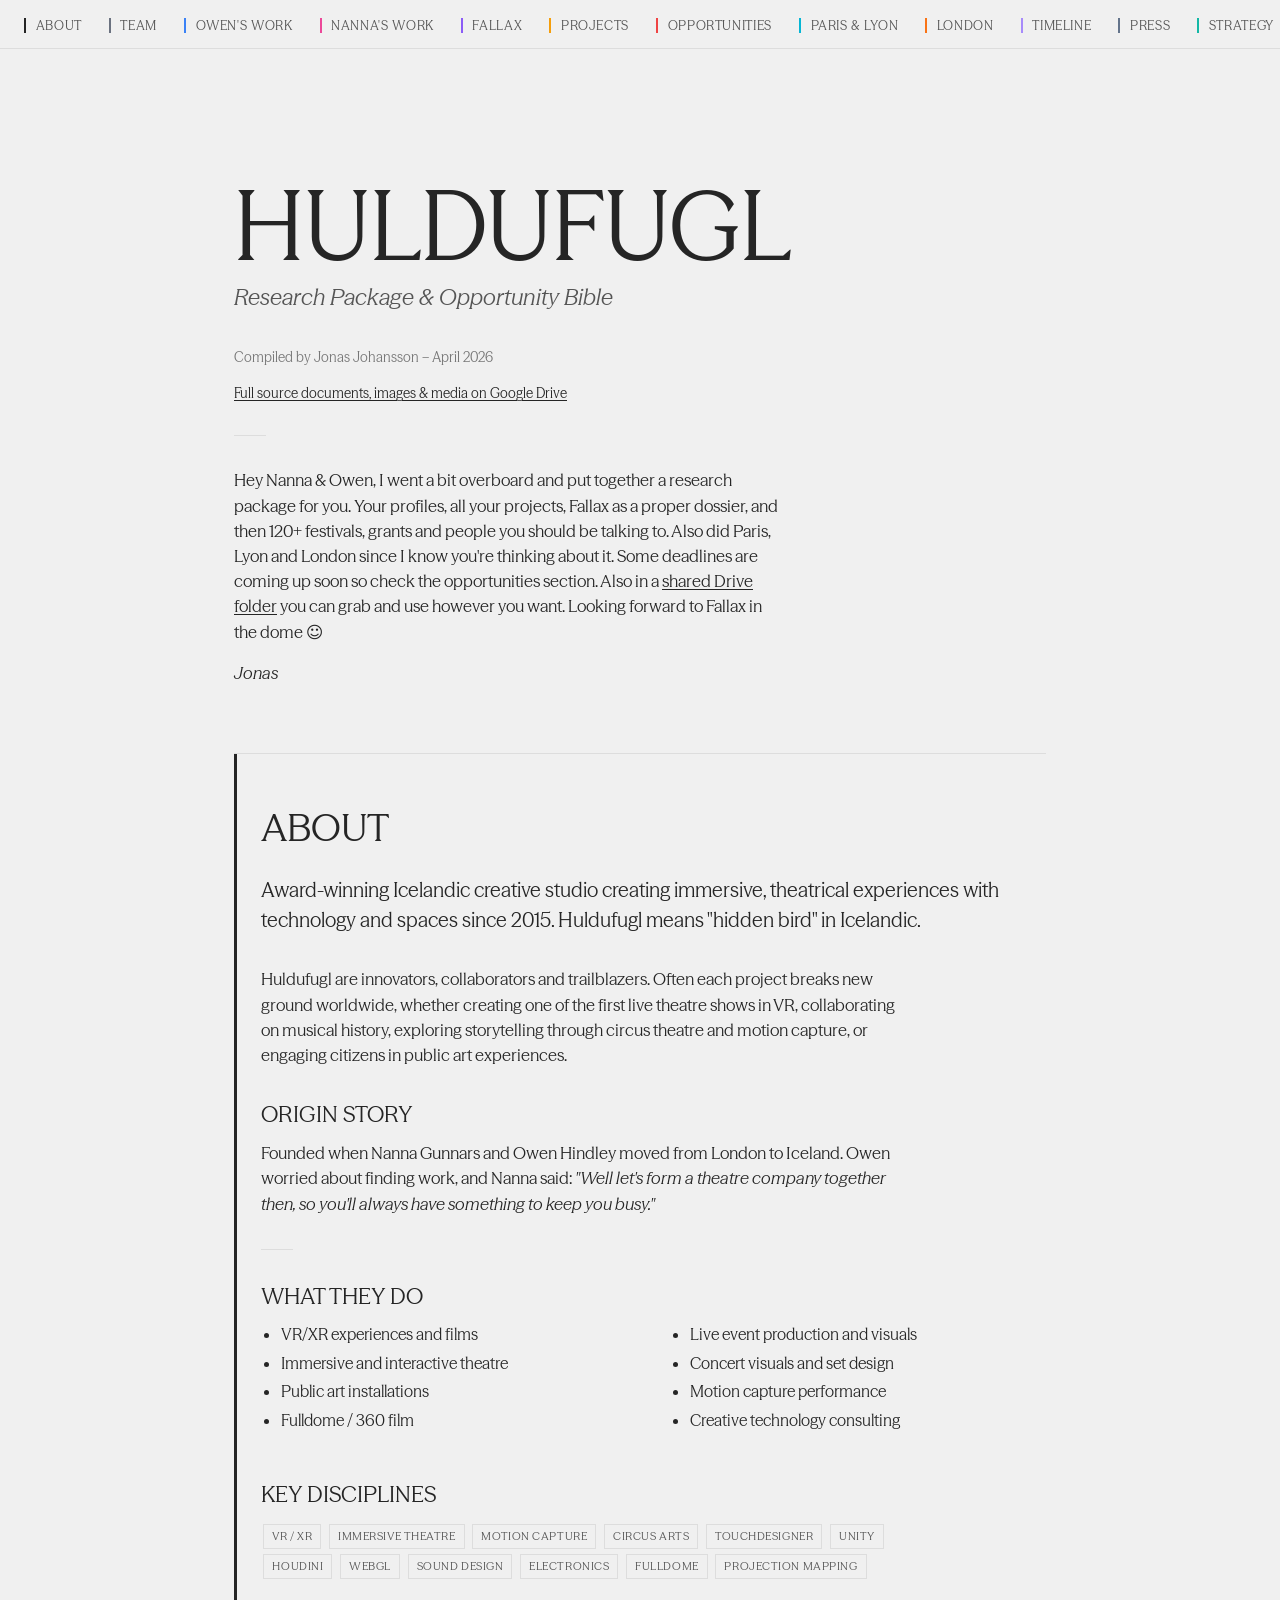
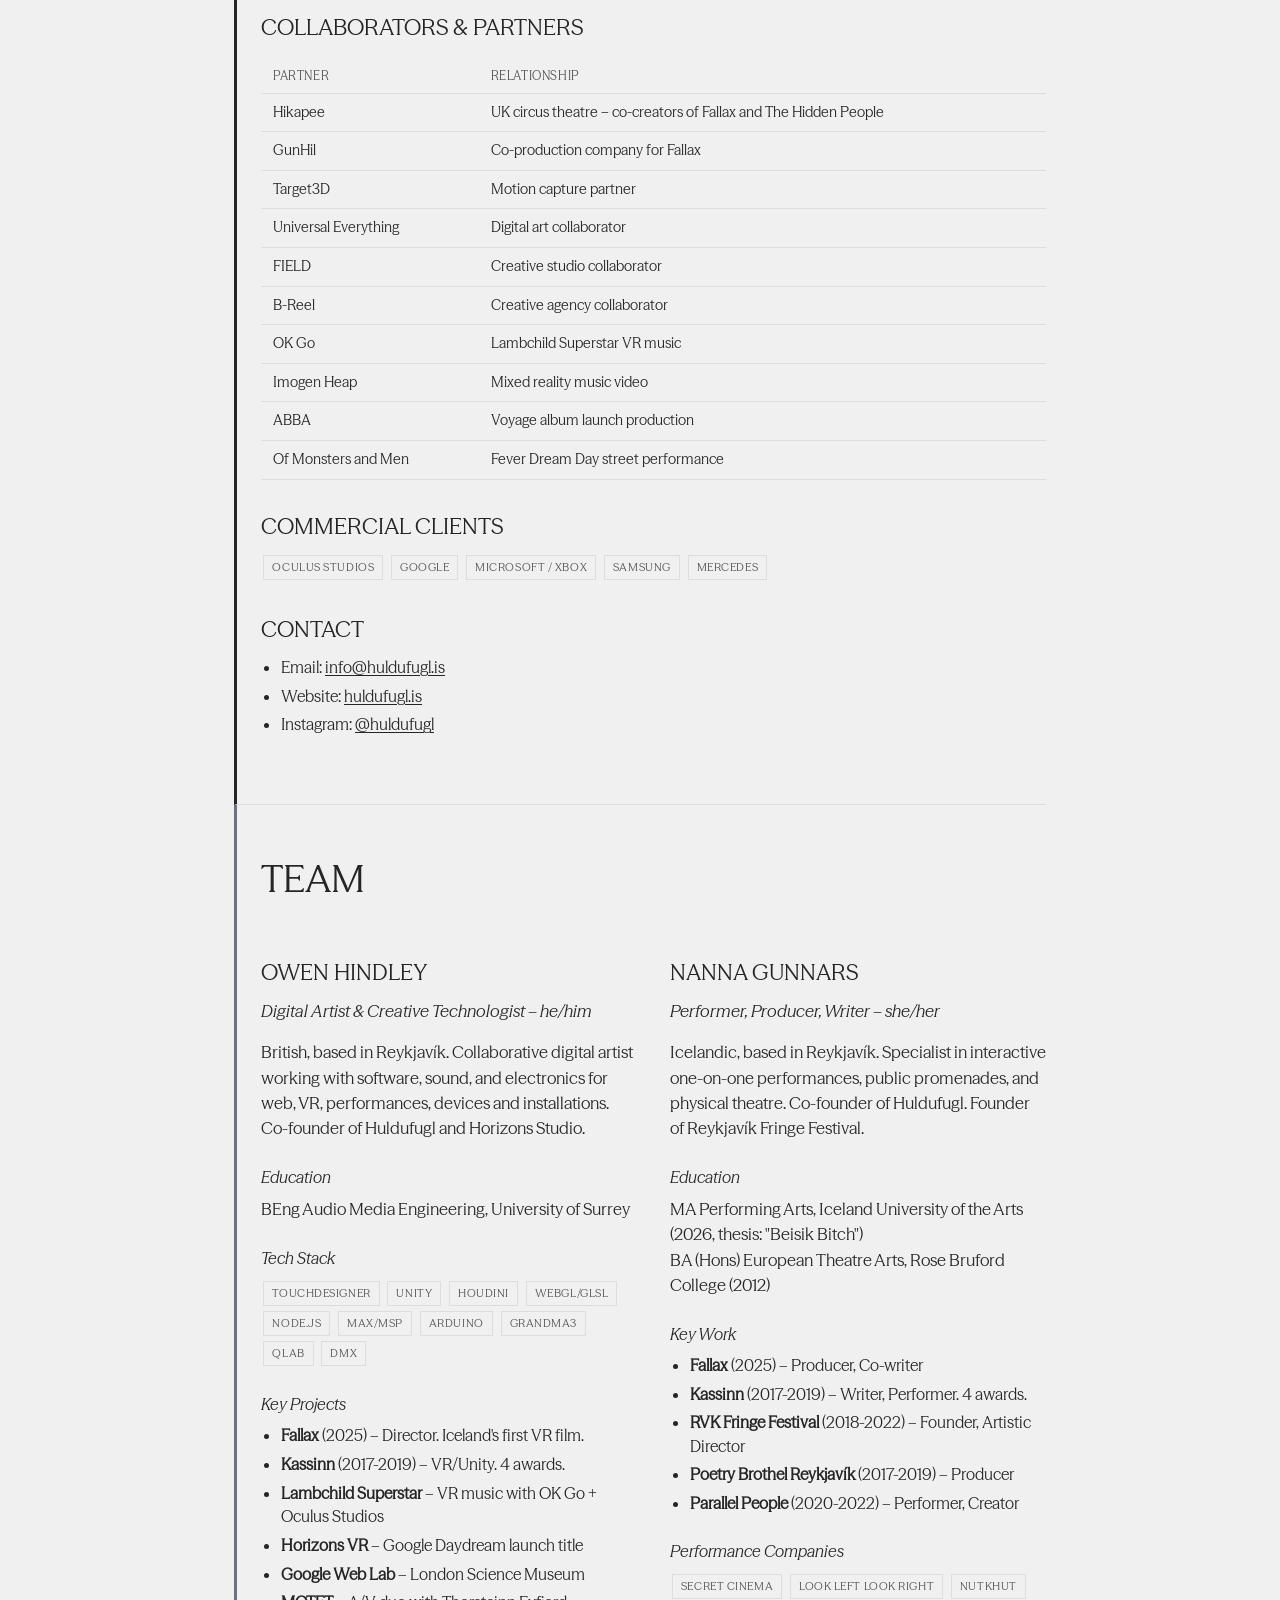
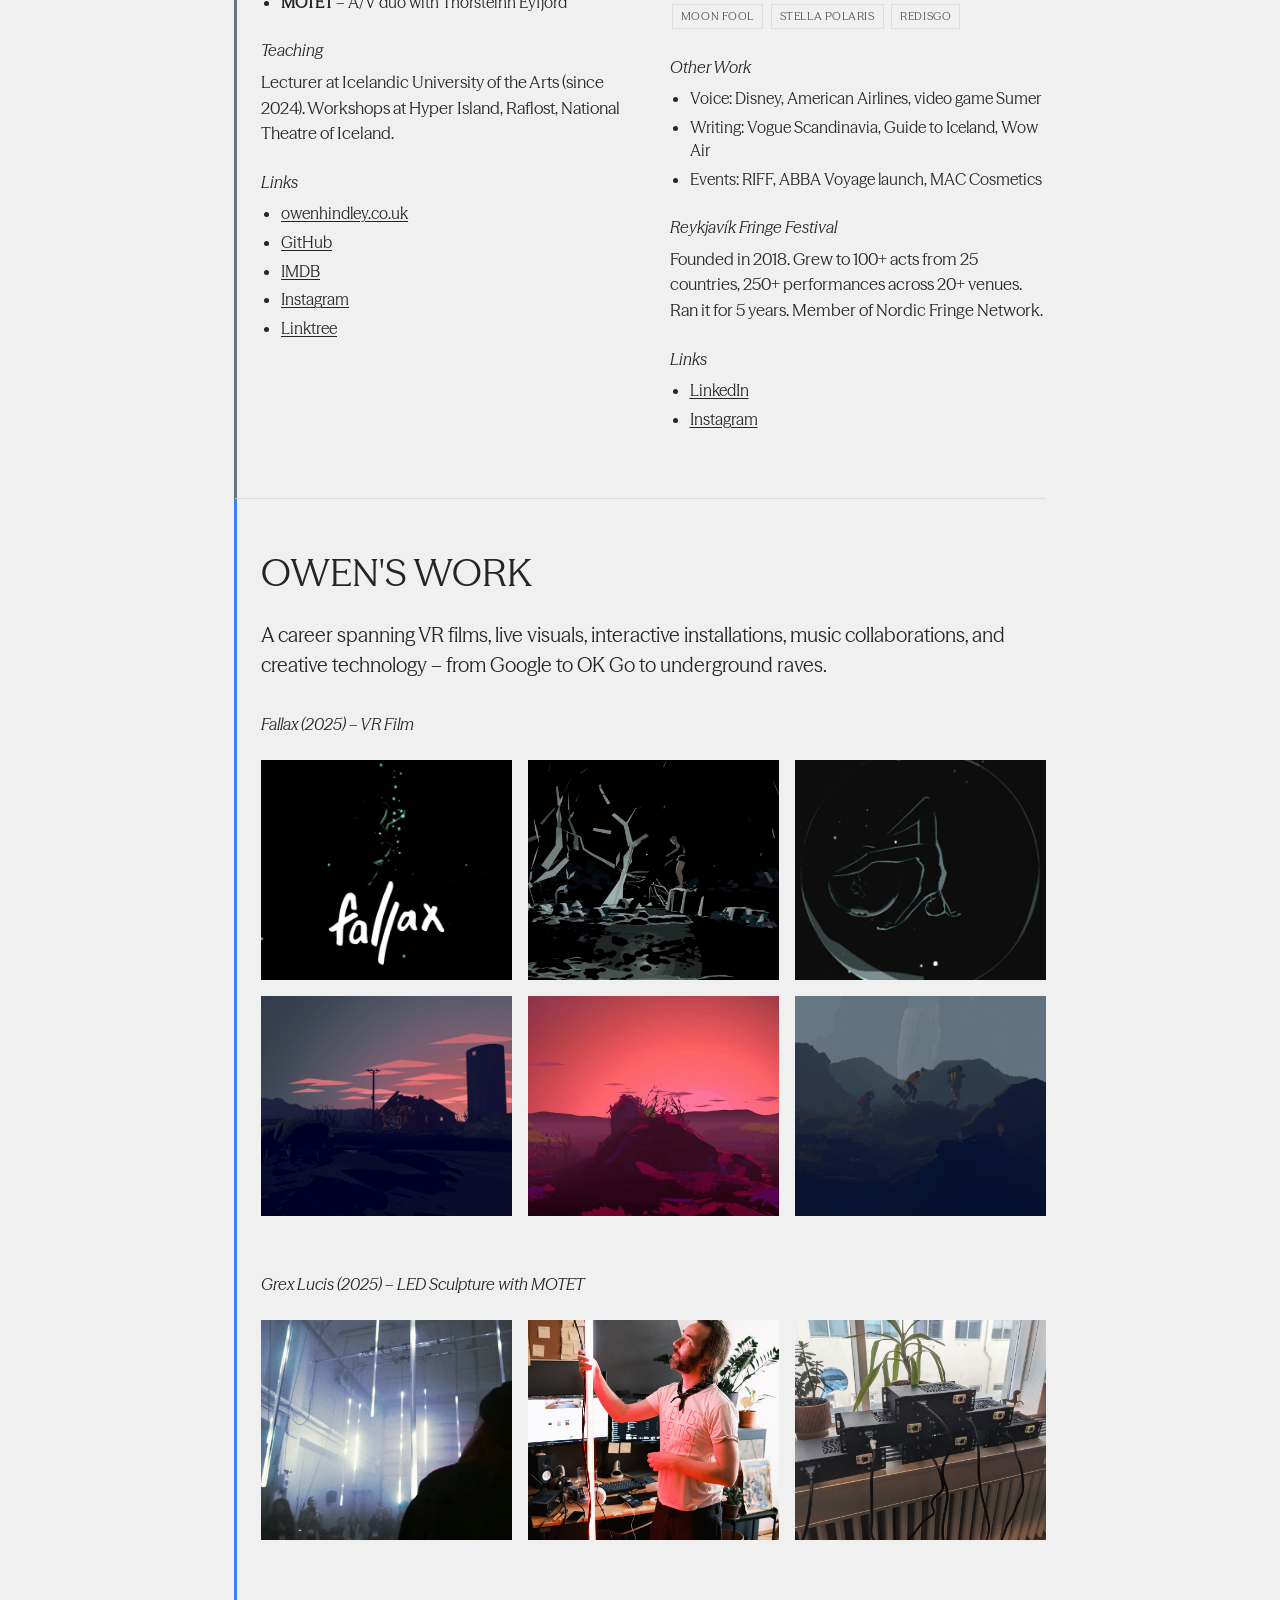
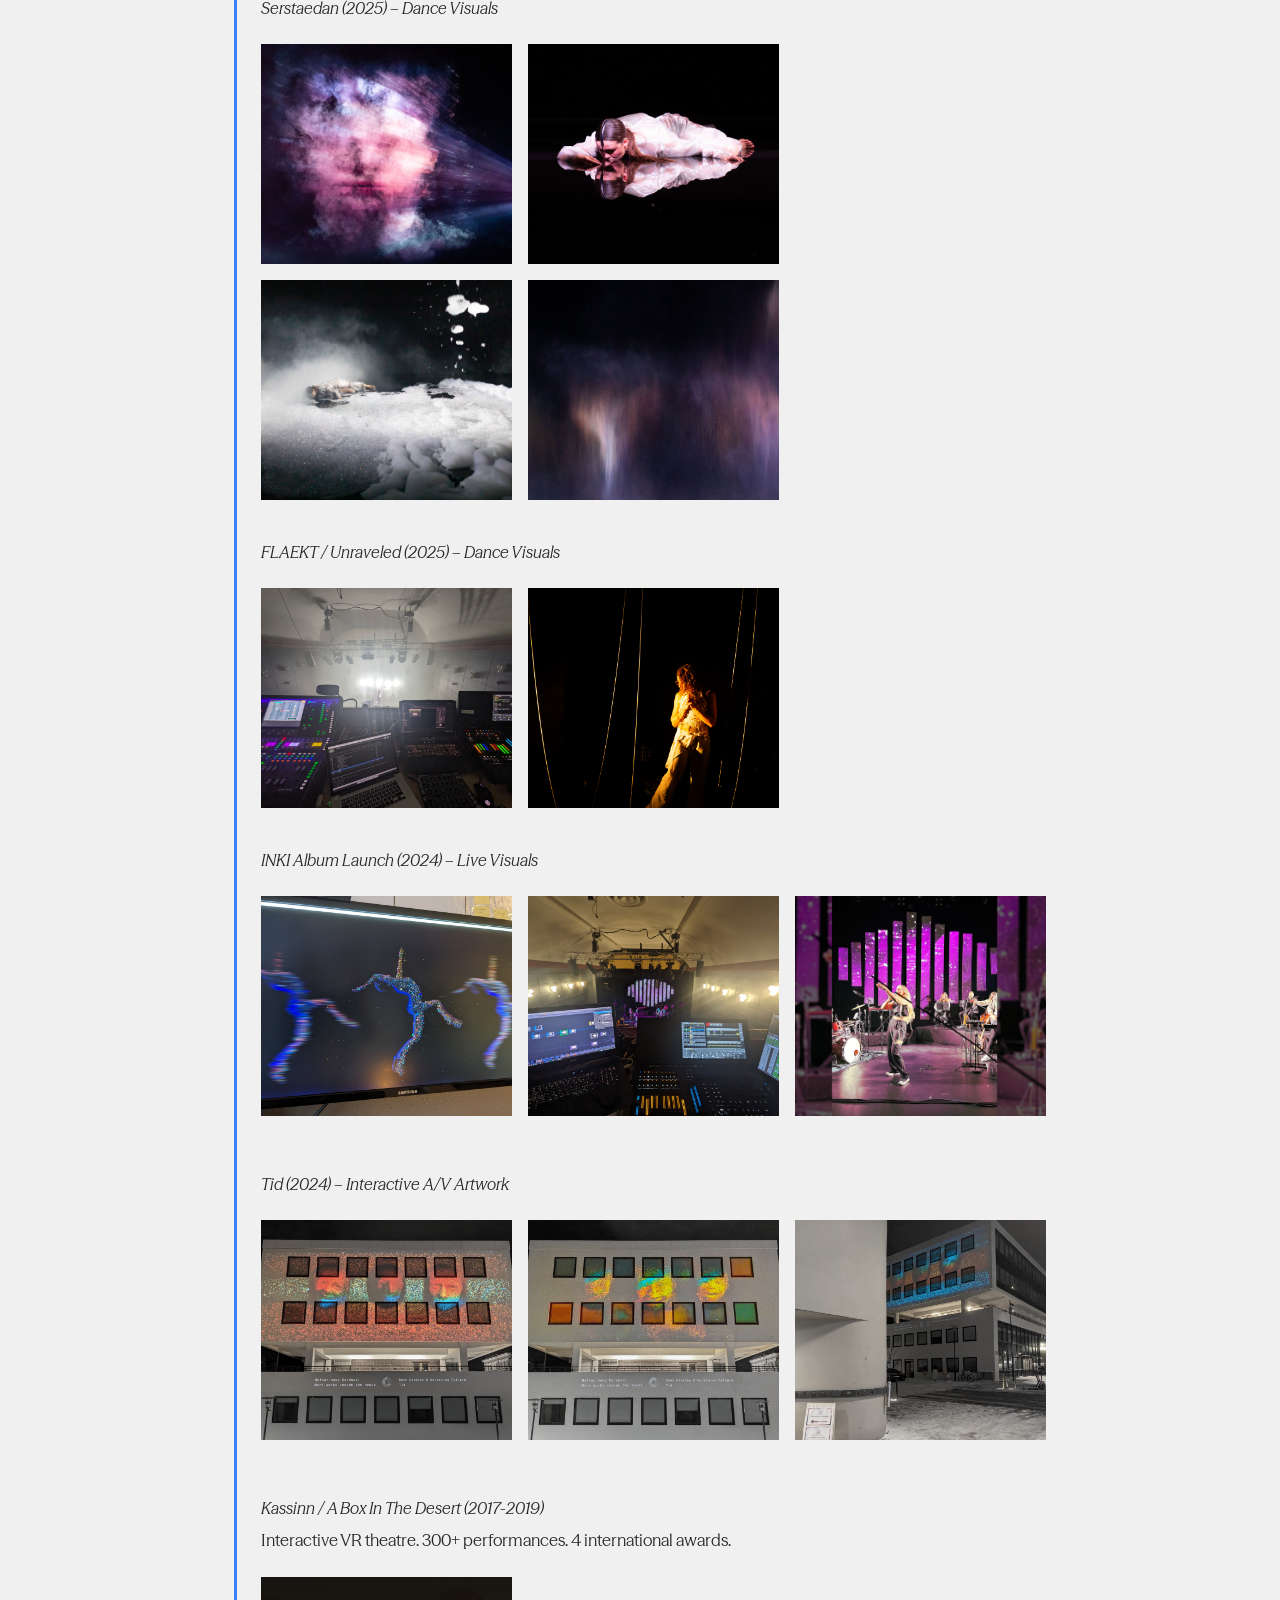
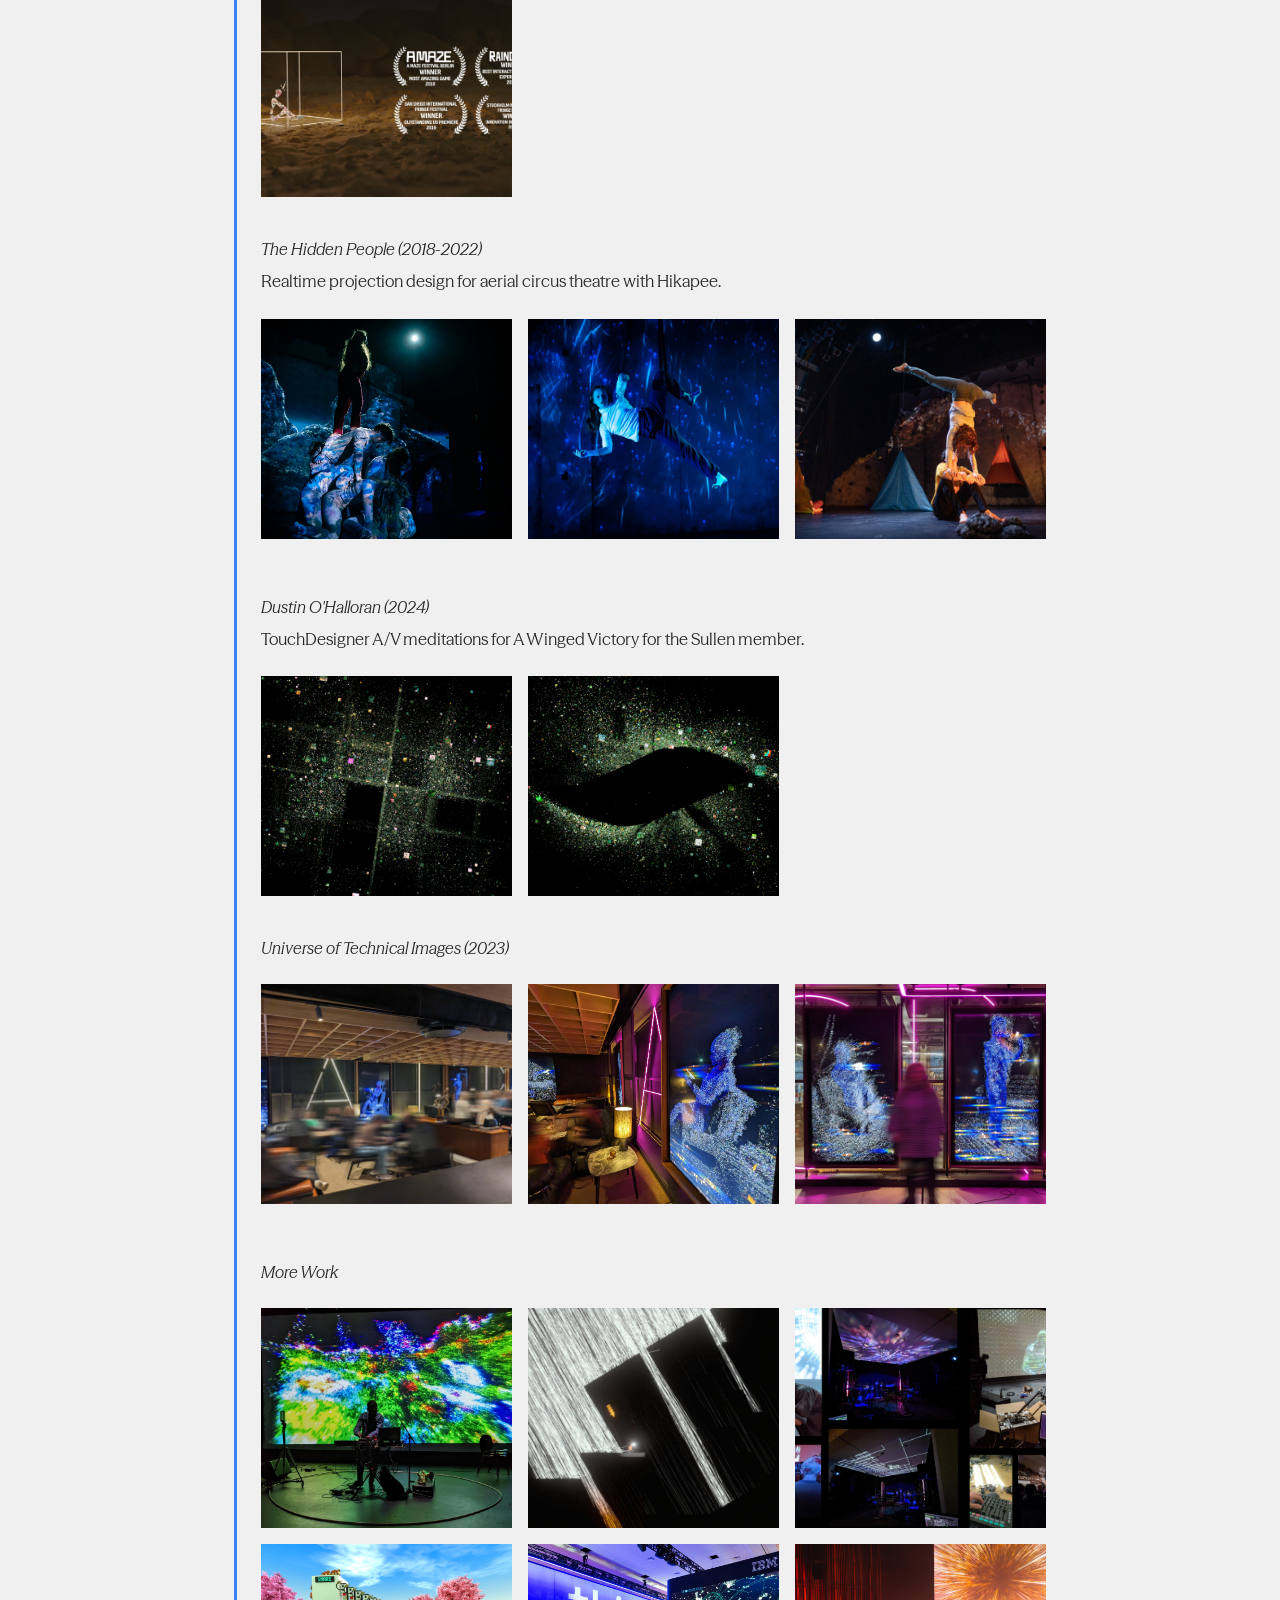
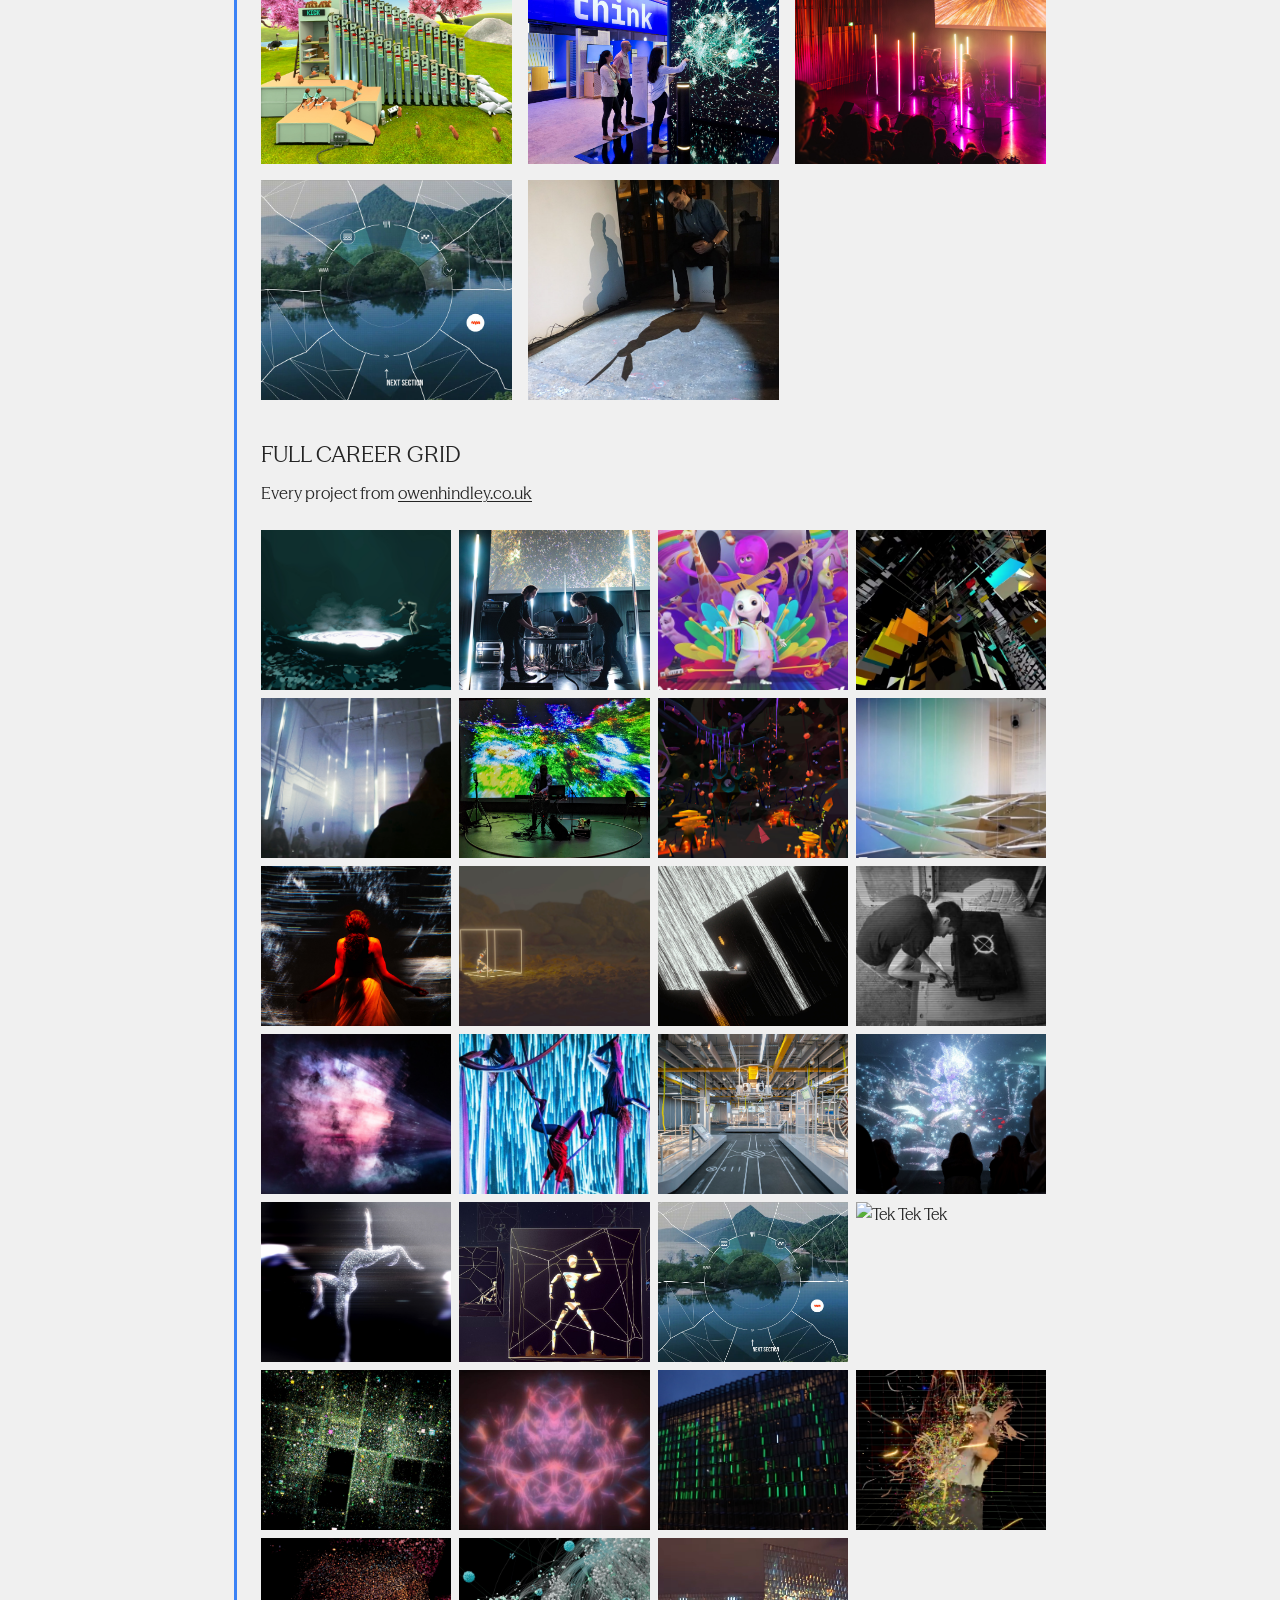
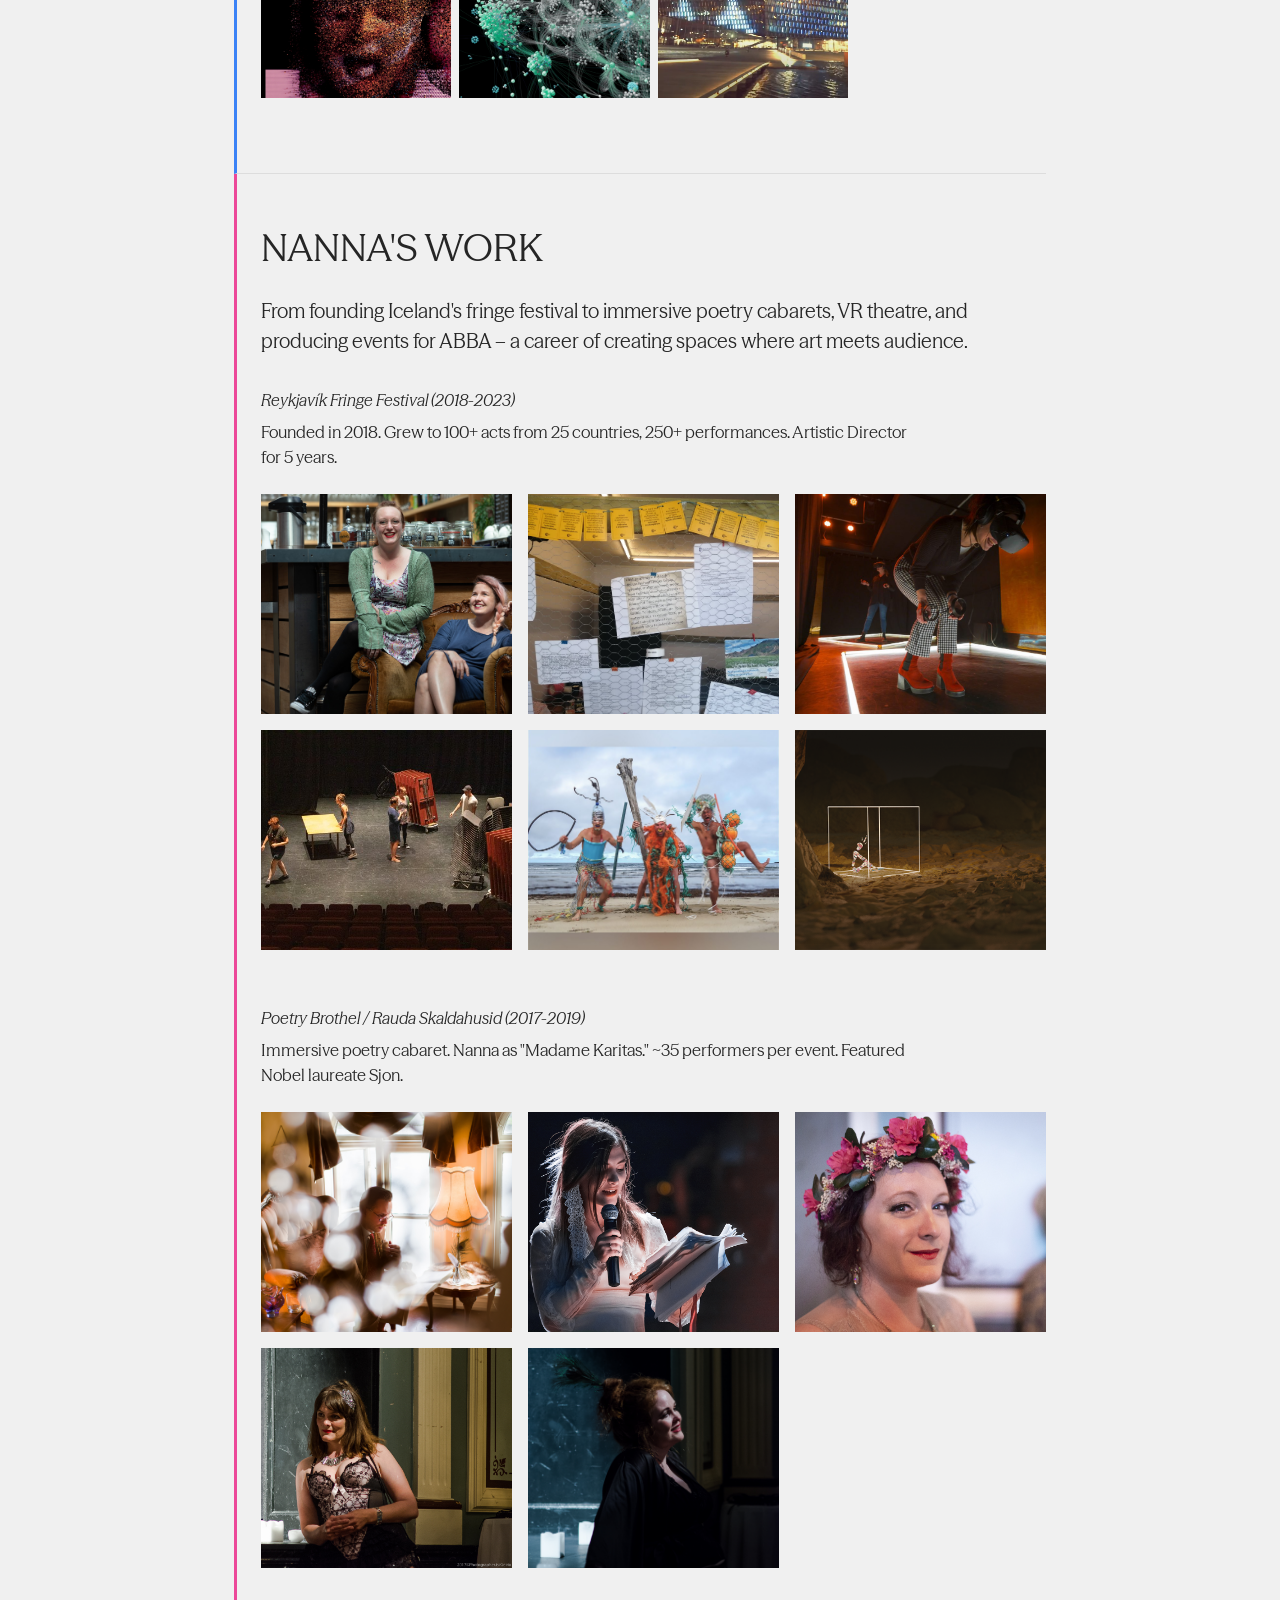
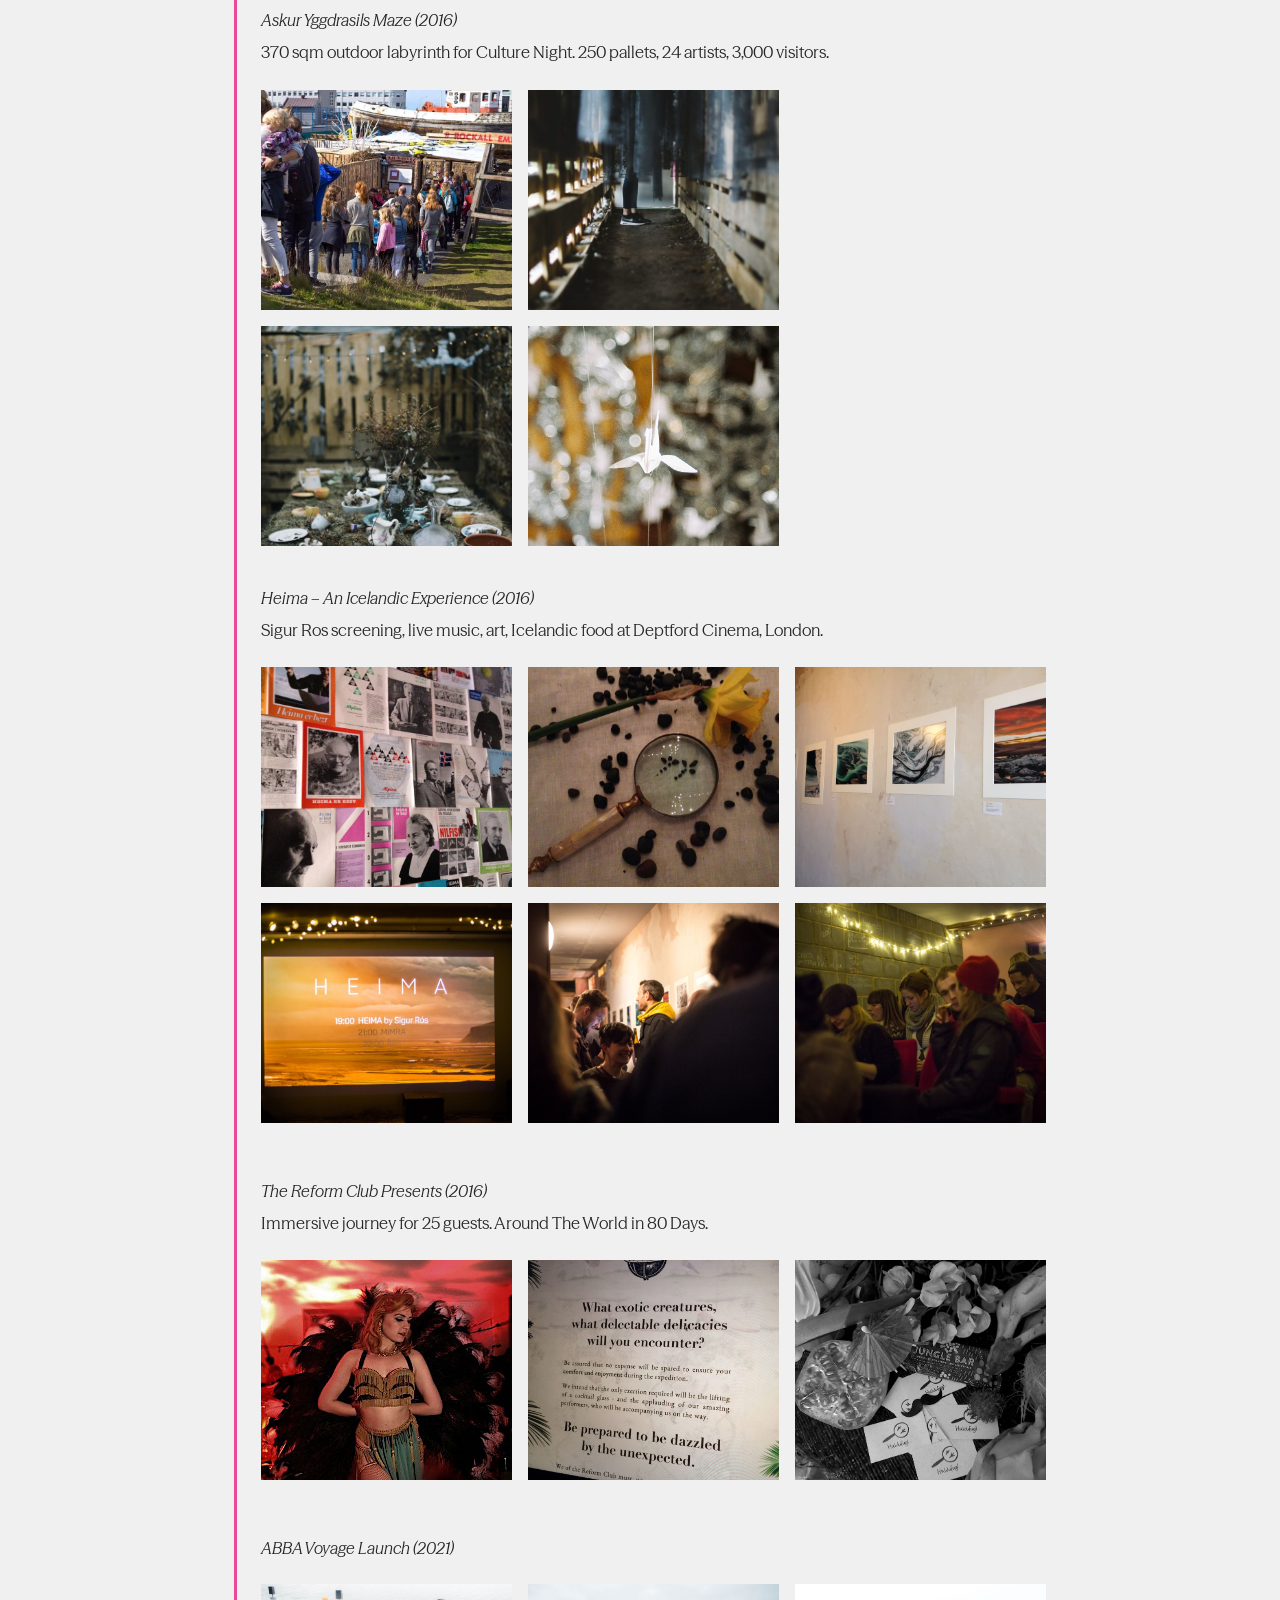
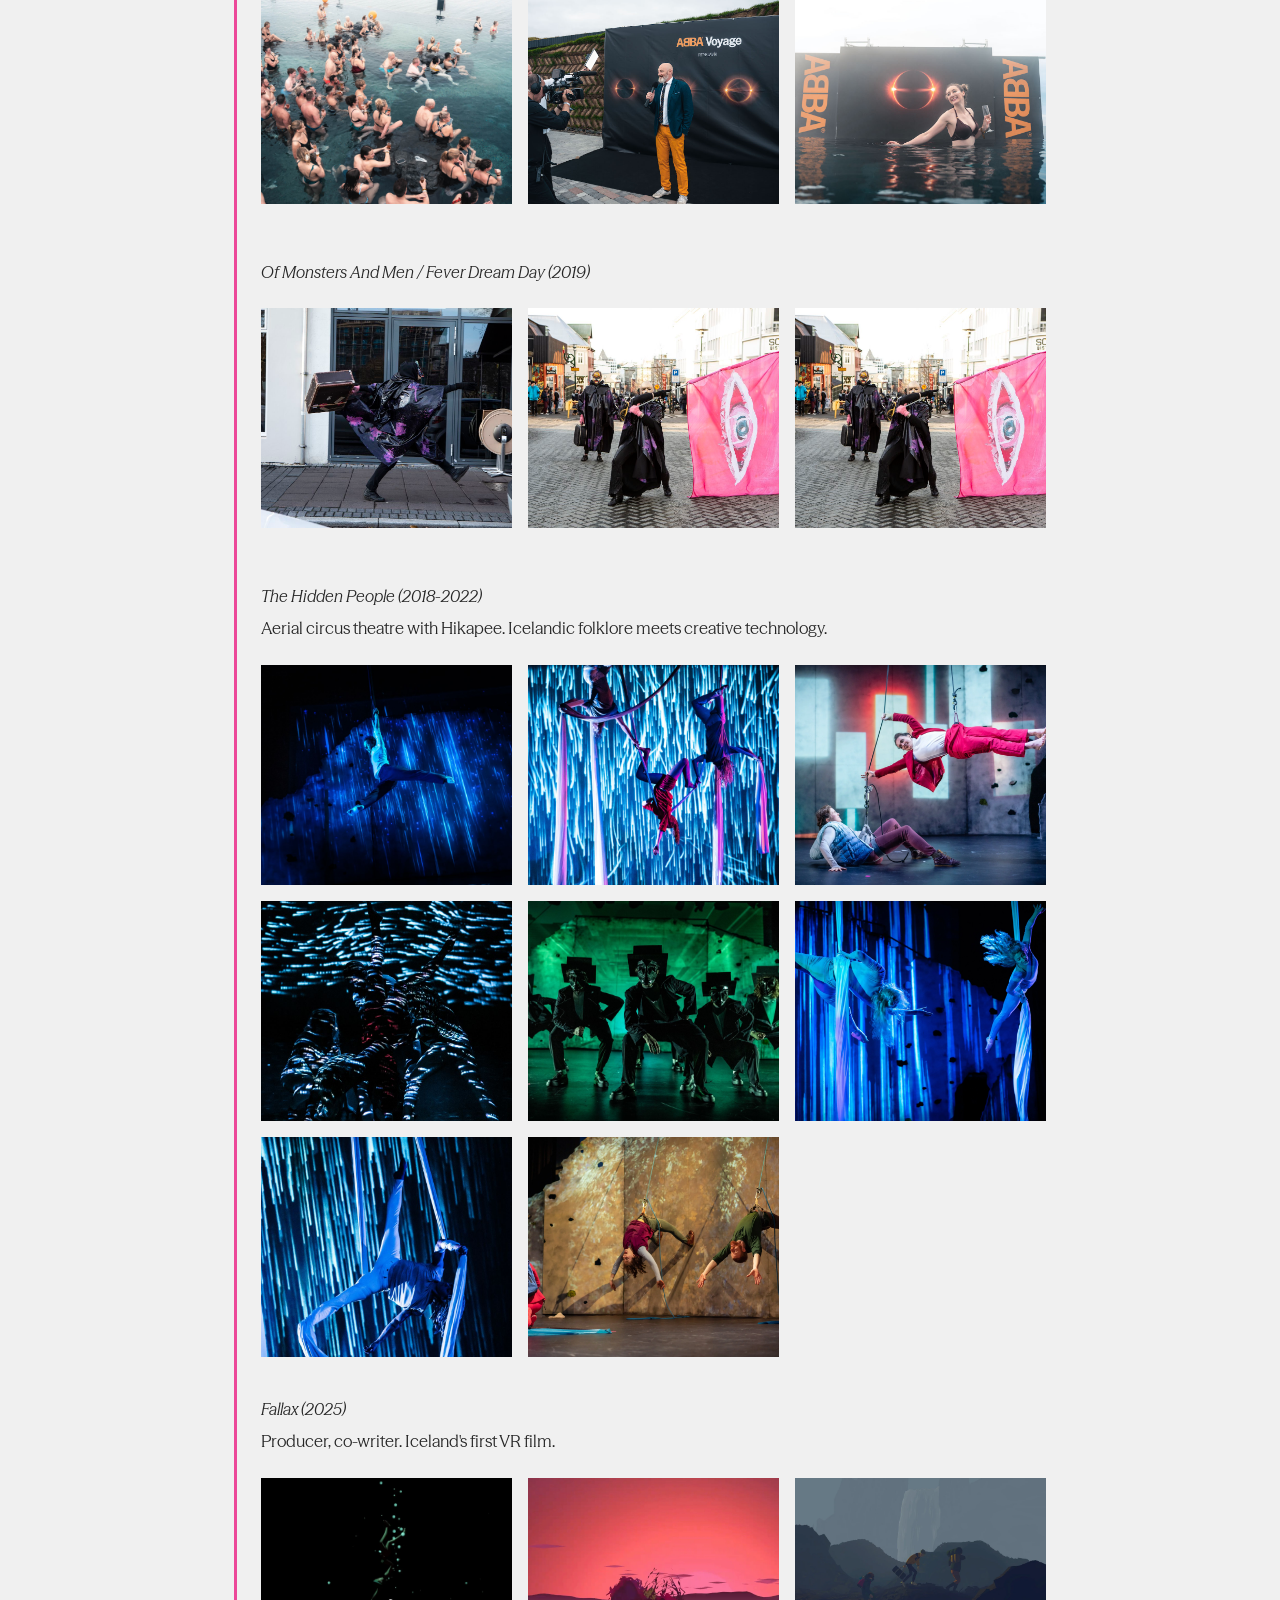
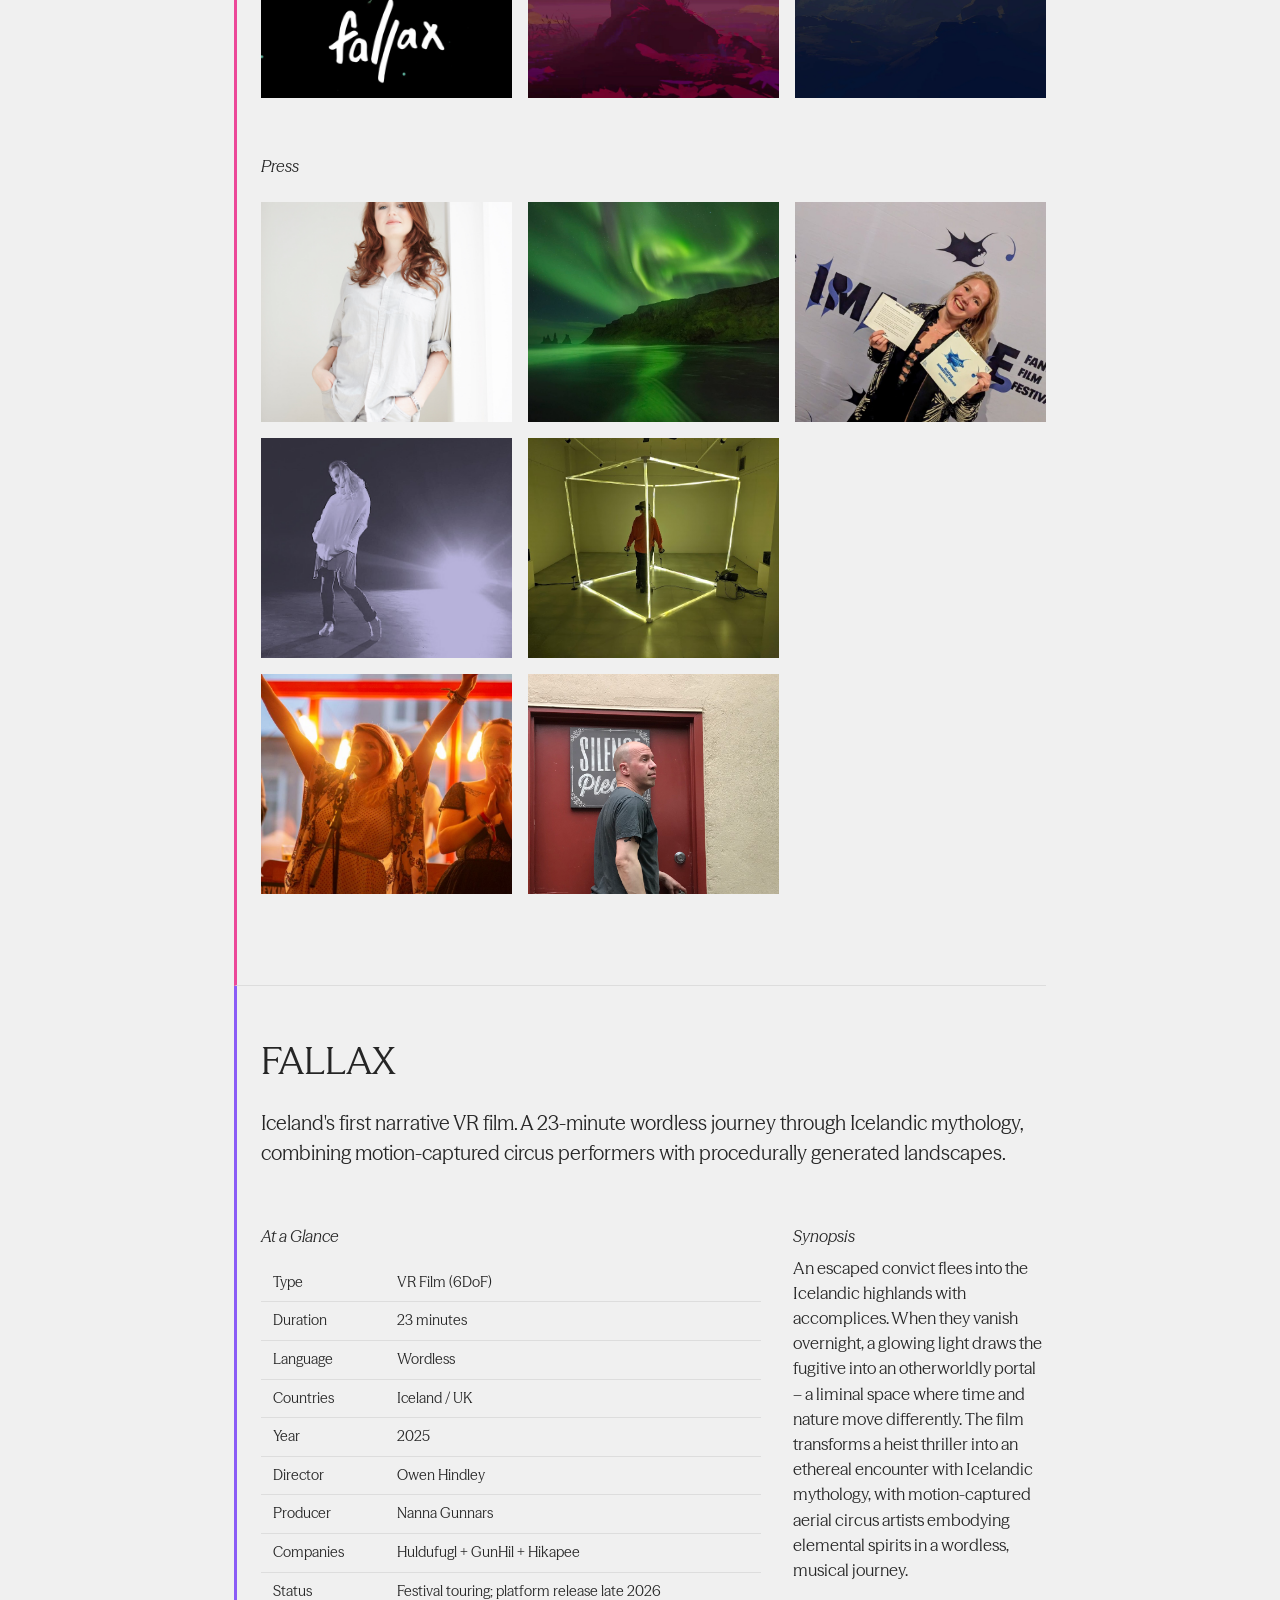
==== commit 52fb5417: "Add more images to galleries: Hidden People, Kassinn, Dustin O'Halloran, Universe, Aristokrasia, Fal" ====
--- a/index.html
+++ b/index.html
@@ -282,6 +282,56 @@
       <img src="img/owen/tid-tid-image-1.jpg" alt="Tid" loading="lazy">
       <img src="img/owen/tid-tid-image-2.jpg" alt="Tid" loading="lazy">
       <img src="img/owen/tid-tid-image-3.jpg" alt="Tid" loading="lazy">
+    </div>
+  </div>
+
+  <div class="gallery-section">
+    <h4>Kassinn / A Box In The Desert (2017-2019)</h4>
+    <p>Interactive VR theatre. 300+ performances. 4 international awards.</p>
+    <div class="gallery">
+      <img src="img/owen/kassinn-kassinn-awards-image.jpg" alt="Kassinn" loading="lazy">
+    </div>
+  </div>
+
+  <div class="gallery-section">
+    <h4>The Hidden People (2018-2022)</h4>
+    <p>Realtime projection design for aerial circus theatre with Hikapee.</p>
+    <div class="gallery">
+      <img src="img/owen/hidden-people-hidden-people-01.jpg" alt="Hidden People" loading="lazy">
+      <img src="img/owen/hidden-people-hidden-people-03.jpg" alt="Hidden People" loading="lazy">
+      <img src="img/owen/hidden-people-hidden-people-05.jpg" alt="Hidden People" loading="lazy">
+    </div>
+  </div>
+
+  <div class="gallery-section">
+    <h4>Dustin O'Halloran (2024)</h4>
+    <p>TouchDesigner A/V meditations for A Winged Victory for the Sullen member.</p>
+    <div class="gallery">
+      <img src="img/owen/harmonic-dream-sequence-dustin-hds-1.jpg" alt="Harmonic Dream Sequence" loading="lazy">
+      <img src="img/owen/harmonic-dream-sequence-dustin-hds-2.jpg" alt="Harmonic Dream Sequence" loading="lazy">
+    </div>
+  </div>
+
+  <div class="gallery-section">
+    <h4>Universe of Technical Images (2023)</h4>
+    <div class="gallery">
+      <img src="img/owen/universe-of-technical-images-UniverseTechnicalImages-HafnartorgGallery-1.jpg" alt="Universe of Technical Images" loading="lazy">
+      <img src="img/owen/universe-of-technical-images-UniverseTechnicalImages-HafnartorgGallery-3.jpg" alt="Universe of Technical Images" loading="lazy">
+      <img src="img/owen/universe-of-technical-images-UniverseTechnicalImages-HafnartorgGallery-4.jpg" alt="Universe of Technical Images" loading="lazy">
+    </div>
+  </div>
+
+  <div class="gallery-section">
+    <h4>More Work</h4>
+    <div class="gallery">
+      <img src="img/owen/aristokrasia-aristokrasia.jpg" alt="Aristokrasia" loading="lazy">
+      <img src="img/owen/lambchild-lcs-lemmings.jpg" alt="Lambchild Superstar" loading="lazy">
+      <img src="img/owen/mmorph-Mmorph-screenshot.jpg" alt="Mmorph" loading="lazy">
+      <img src="img/owen/gale-gale3-portfolio.jpg" alt="Gale" loading="lazy">
+      <img src="img/owen/under-the-surface-under-the-surface-01.jpg" alt="Under The Surface" loading="lazy">
+      <img src="img/owen/the-moon-seat-moon-seat-2.jpg" alt="The Moon Seat" loading="lazy">
+      <img src="img/owen/this-machine-throws-pixels-VJ-project-documentation.jpg" alt="This Machine Throws Pixels" loading="lazy">
+      <img src="img/owen/motet-motet-sunna-ben.jpg" alt="MOTET" loading="lazy">
     </div>
   </div>
 
@@ -366,6 +416,9 @@
       <img src="img/nanna/heima-heima-1.jpg" alt="Heima" loading="lazy">
       <img src="img/nanna/heima-heima-0b.jpg" alt="Heima" loading="lazy">
       <img src="img/nanna/heima-heima-3.jpg" alt="Heima" loading="lazy">
+      <img src="img/nanna/heima-heima-4.jpg" alt="Heima" loading="lazy">
+      <img src="img/nanna/heima-heima-6.jpg" alt="Heima" loading="lazy">
+      <img src="img/nanna/heima-heima-7.jpg" alt="Heima" loading="lazy">
     </div>
   </div>
 
@@ -399,10 +452,39 @@
 
   <div class="gallery-section">
     <h4>The Hidden People (2018-2022)</h4>
+    <p>Aerial circus theatre with Hikapee. Icelandic folklore meets creative technology.</p>
     <div class="gallery">
       <img src="img/nanna/hidden-people-hidden-people-1.jpg" alt="Hidden People" loading="lazy">
       <img src="img/nanna/hidden-people-hidden-people-2.jpg" alt="Hidden People" loading="lazy">
-      <img src="img/nanna/hikapee-hidden-people-worthing-04715.jpg" alt="Hidden People" loading="lazy">
+      <img src="img/nanna/hidden-people-hidden-people-3.jpg" alt="Hidden People" loading="lazy">
+      <img src="img/nanna/hidden-people-hidden-people-4.jpg" alt="Hidden People" loading="lazy">
+      <img src="img/nanna/hidden-people-hidden-people-5.jpg" alt="Hidden People" loading="lazy">
+      <img src="img/nanna/hikapee-hidden-people-worthing-04715.jpg" alt="Hidden People Worthing" loading="lazy">
+      <img src="img/nanna/hikapee-hidden-people-worthing-04836.jpg" alt="Hidden People Worthing" loading="lazy">
+      <img src="img/nanna/hikapee-hidden-people-worthing-04974.jpg" alt="Hidden People Worthing" loading="lazy">
+    </div>
+  </div>
+
+  <div class="gallery-section">
+    <h4>Fallax (2025)</h4>
+    <p>Producer, co-writer. Iceland's first VR film.</p>
+    <div class="gallery">
+      <img src="img/nanna/fallax-fallax-swimmer.jpg" alt="Fallax" loading="lazy">
+      <img src="img/nanna/fallax-fallax-red-rock.jpg" alt="Fallax" loading="lazy">
+      <img src="img/nanna/fallax-fallax-hiking.jpg" alt="Fallax" loading="lazy">
+    </div>
+  </div>
+
+  <div class="gallery-section">
+    <h4>Press</h4>
+    <div class="gallery">
+      <img src="img/nanna/press-nanna-bodyshot.jpg" alt="Nanna" loading="lazy">
+      <img src="img/nanna/press-nanna-sass-huldufugl.jpg" alt="Nanna" loading="lazy">
+      <img src="img/nanna/press-nanna-eastofmoon.jpg" alt="Nanna" loading="lazy">
+      <img src="img/nanna/press-nanna-guidetoiceland.jpg" alt="Nanna" loading="lazy">
+      <img src="img/nanna/press-bruford-rvkfringe-kassinn.jpg" alt="Rose Bruford" loading="lazy">
+      <img src="img/nanna/press-kpbs-huldufugl-1.jpg" alt="KPBS" loading="lazy">
+      <img src="img/nanna/press-fallax-imagine-film.jpg" alt="Fallax Imagine" loading="lazy">
     </div>
   </div>
 </section>
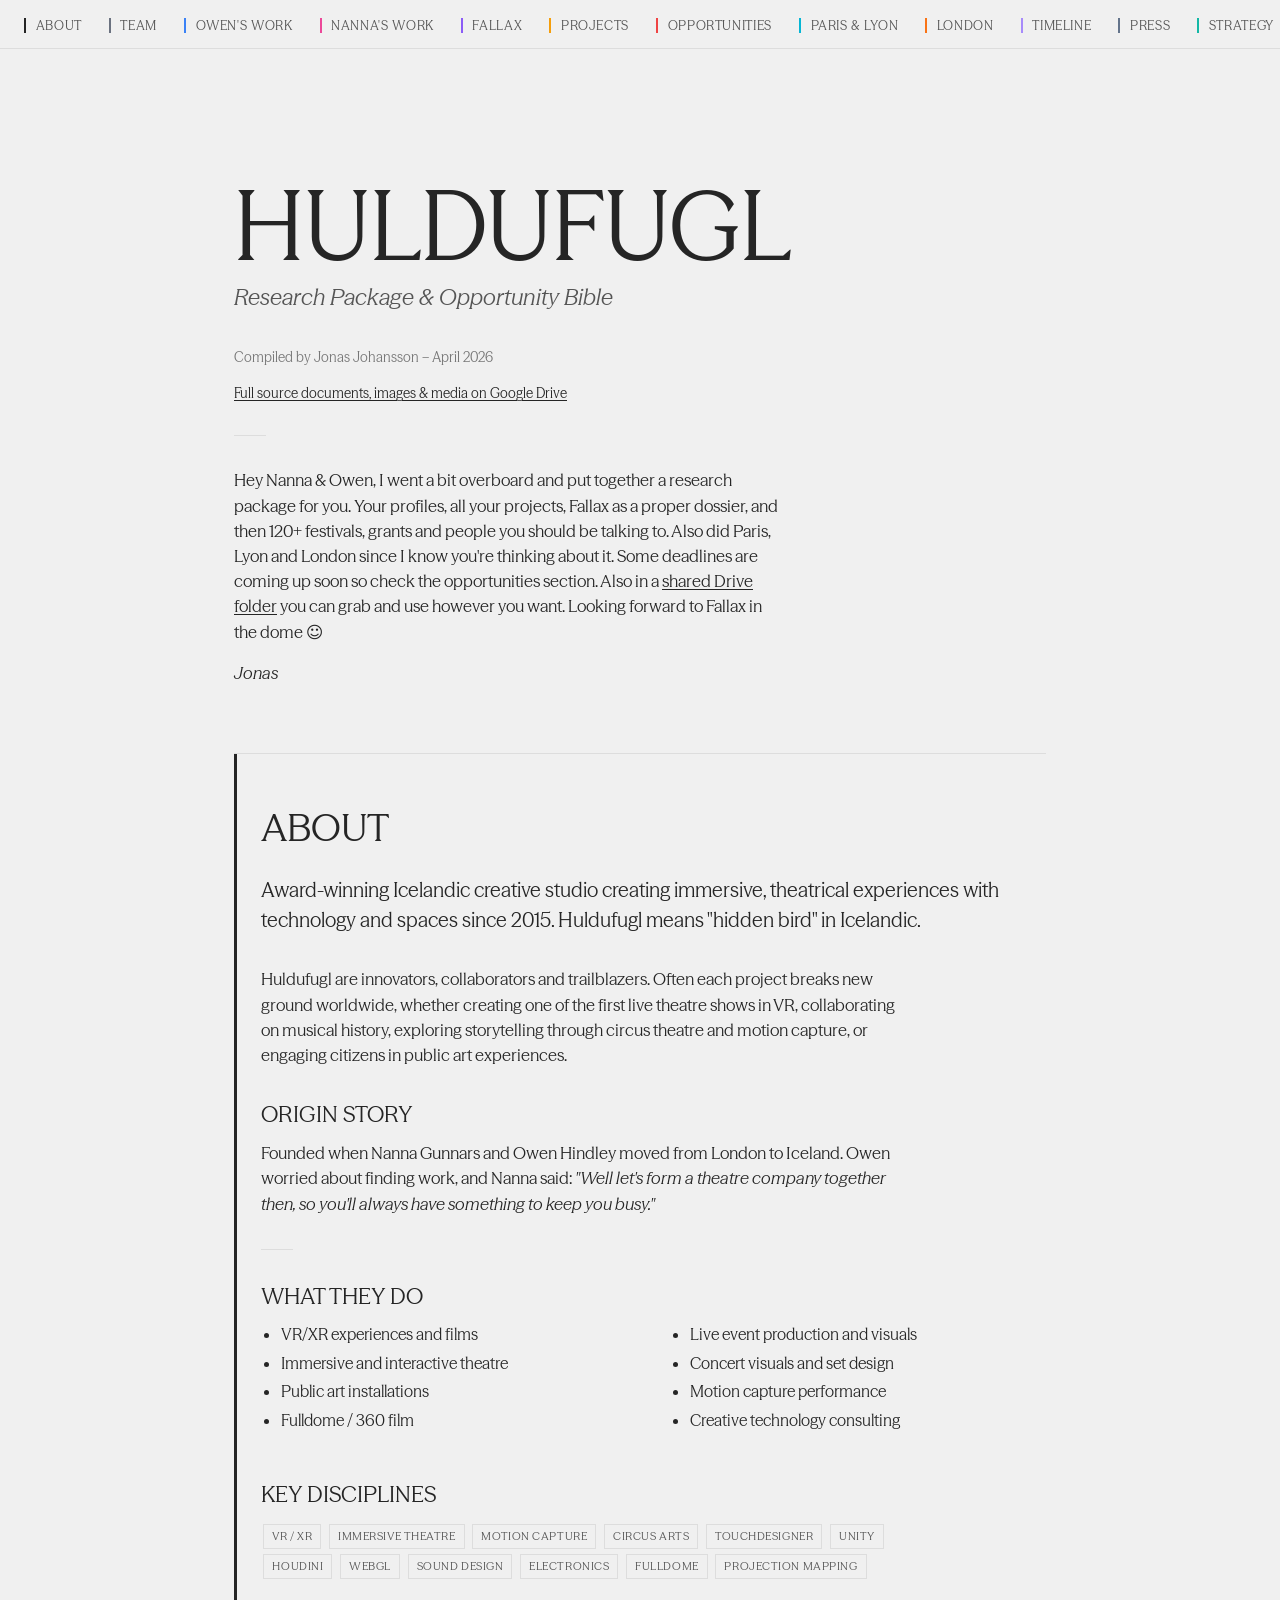
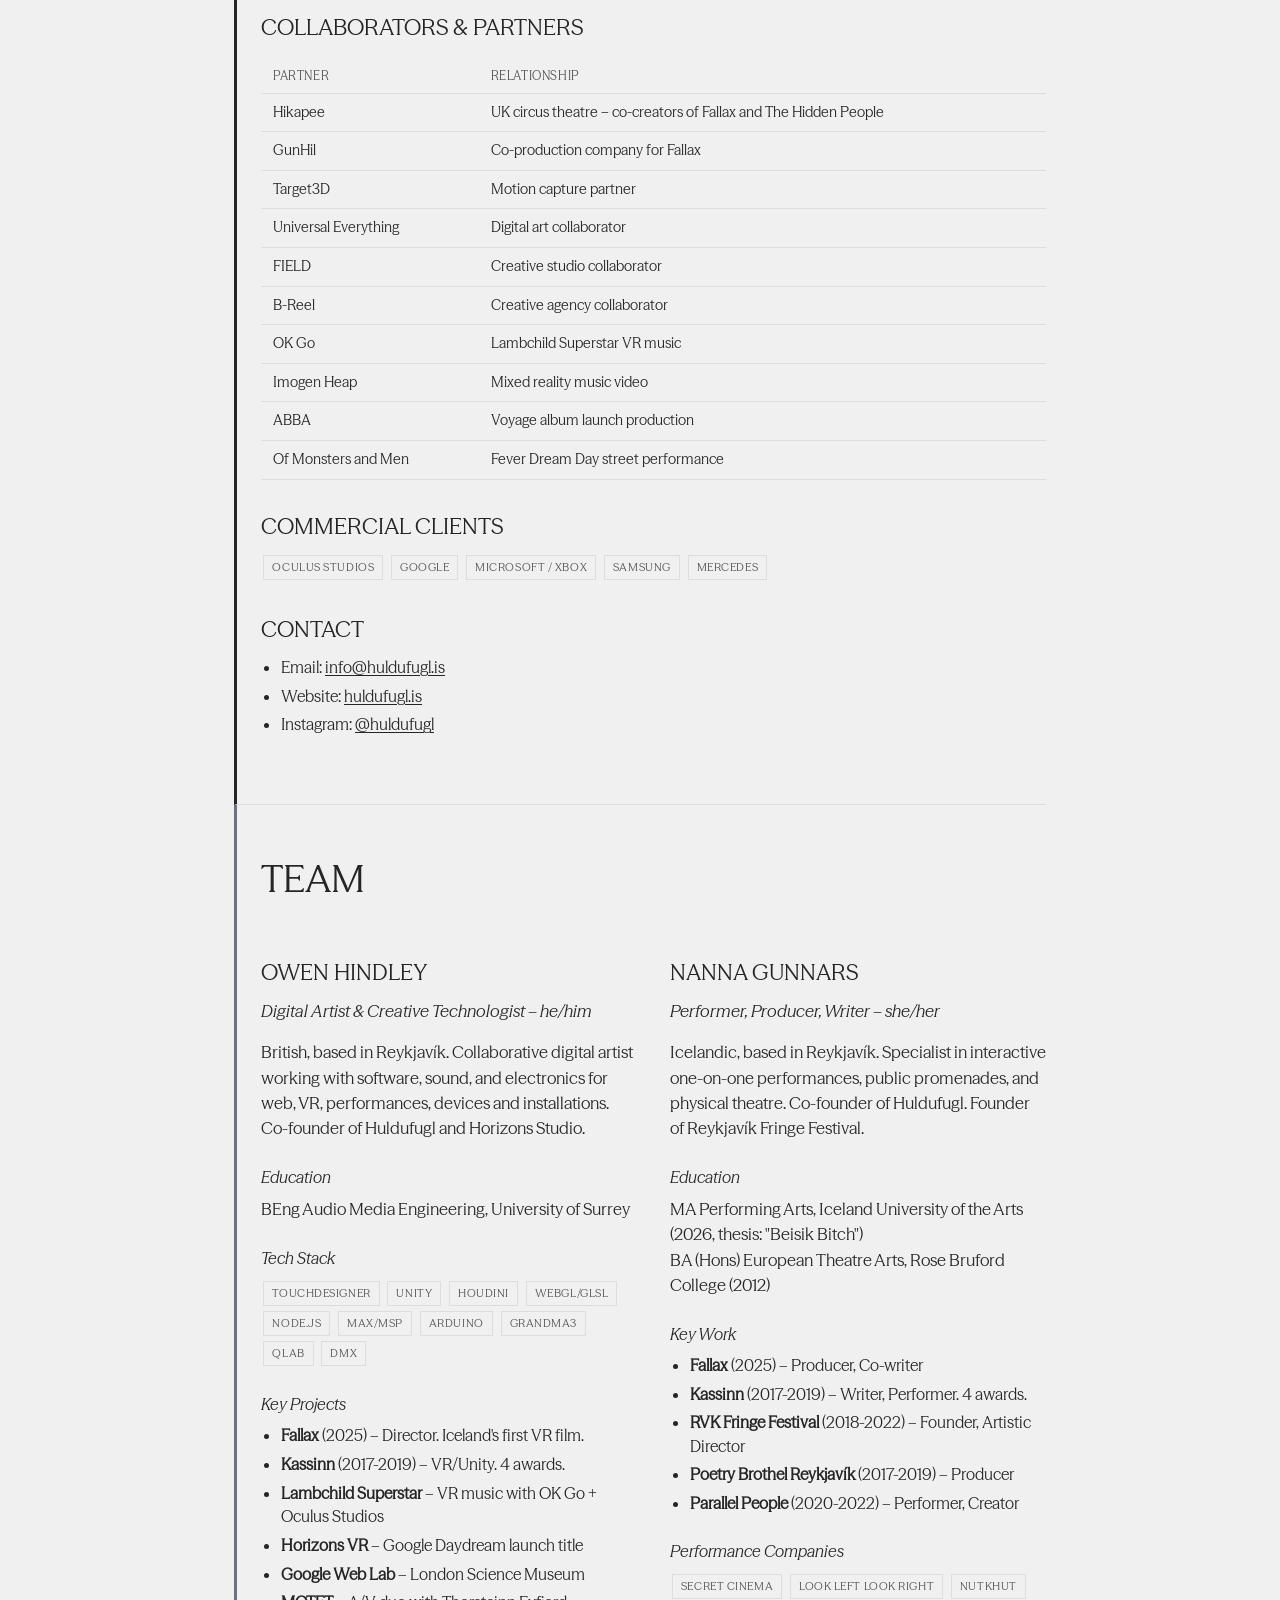
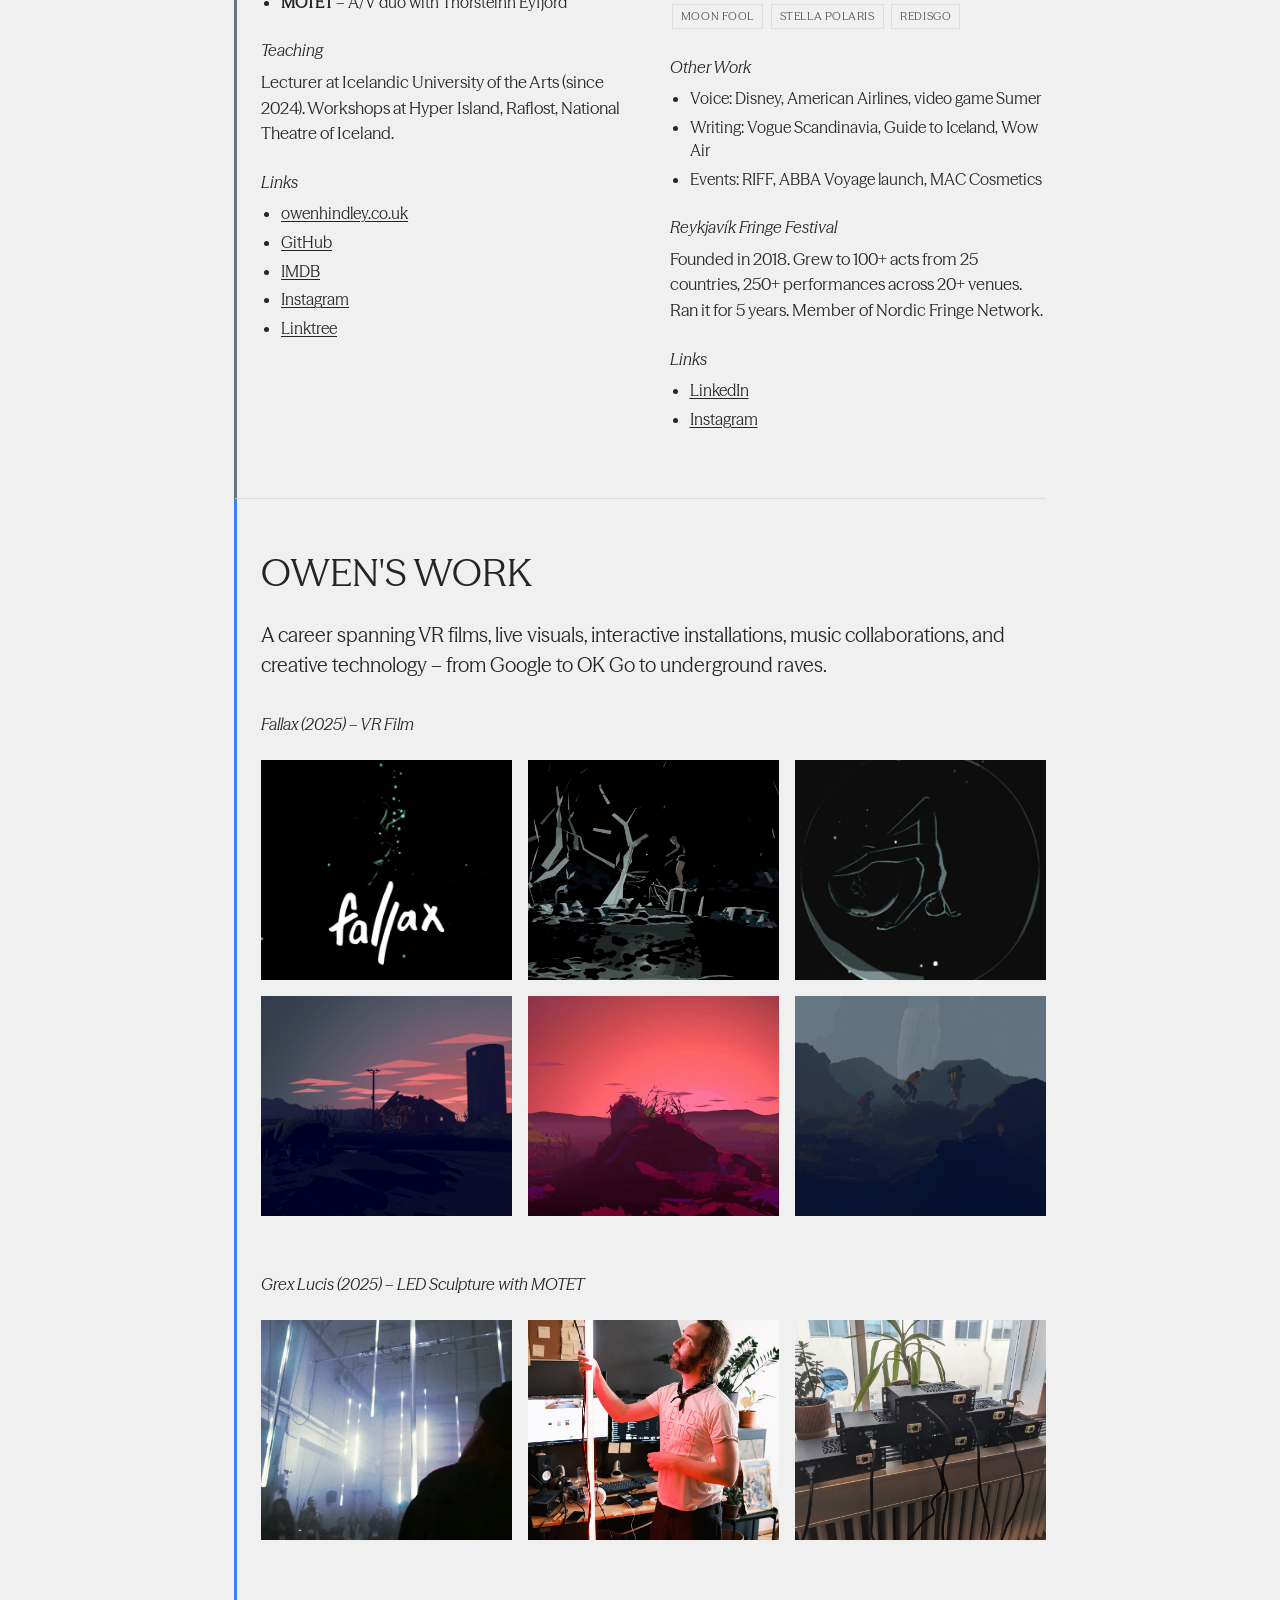
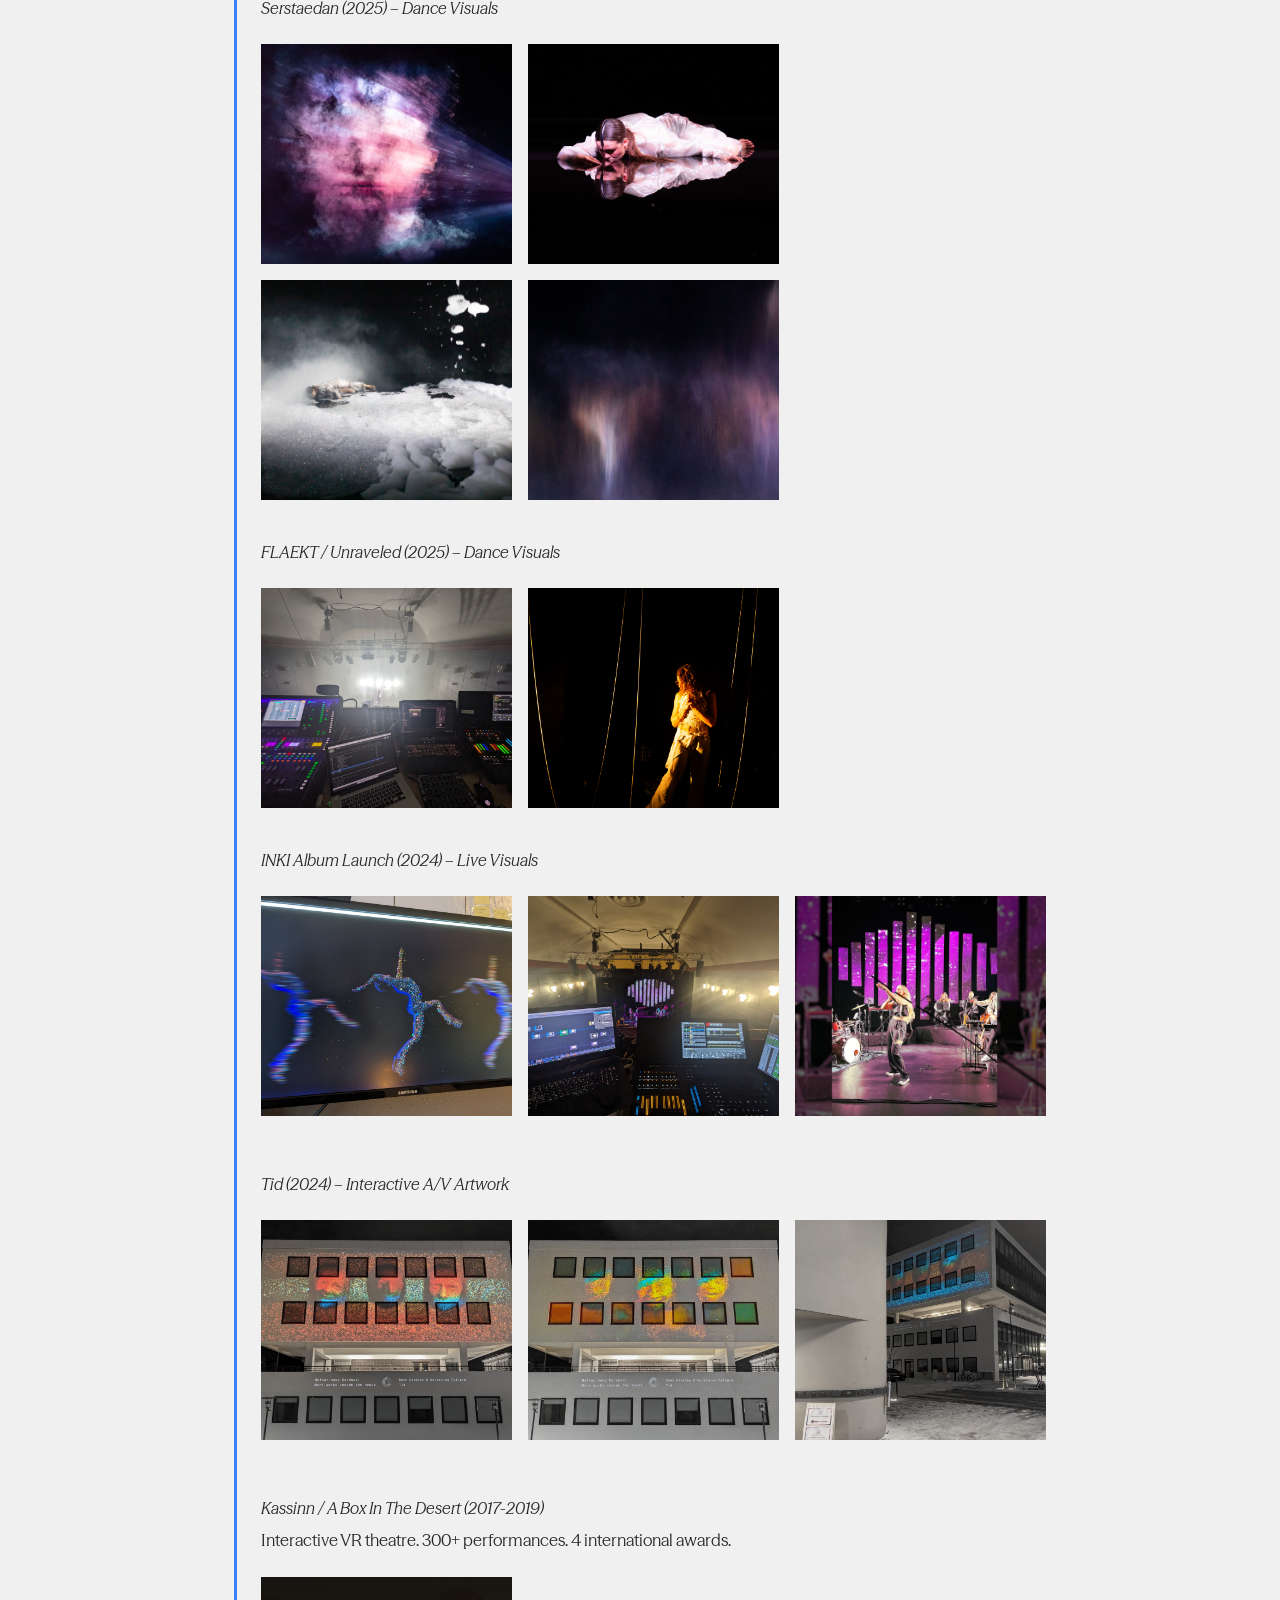
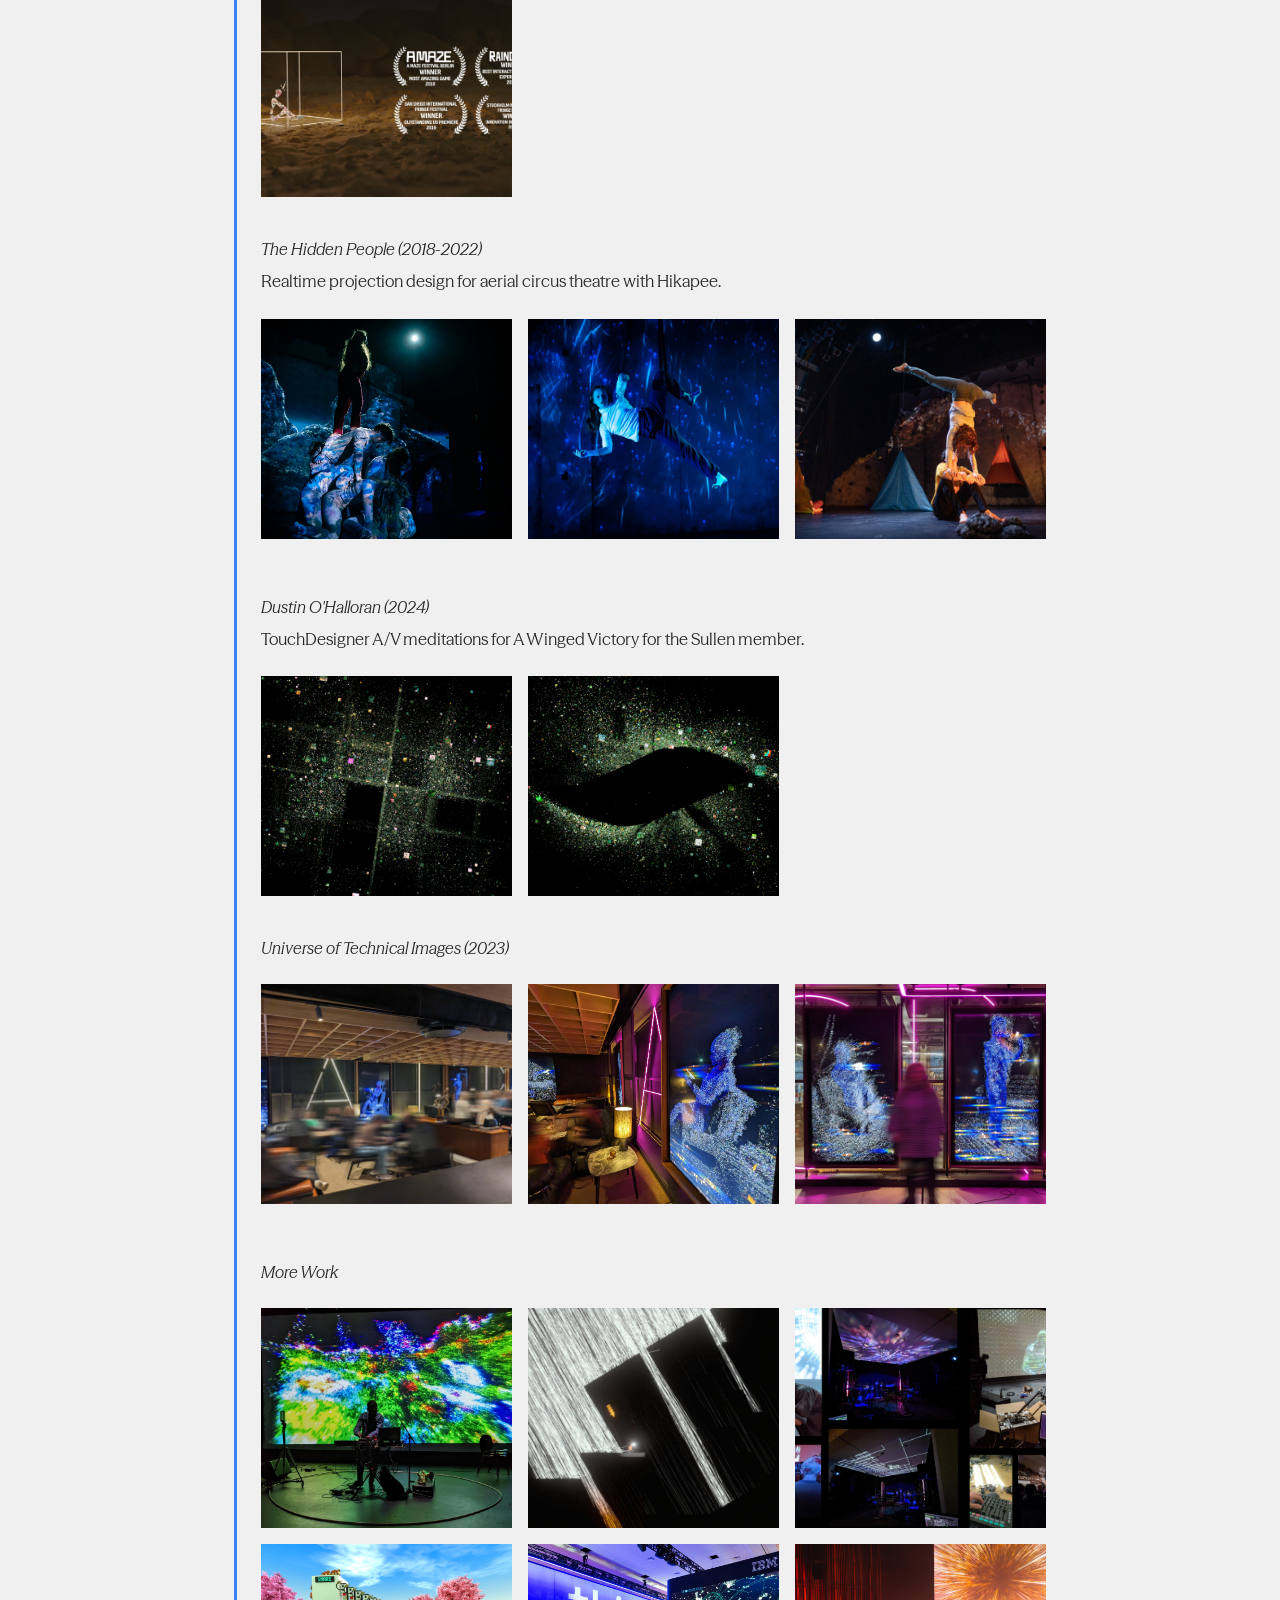
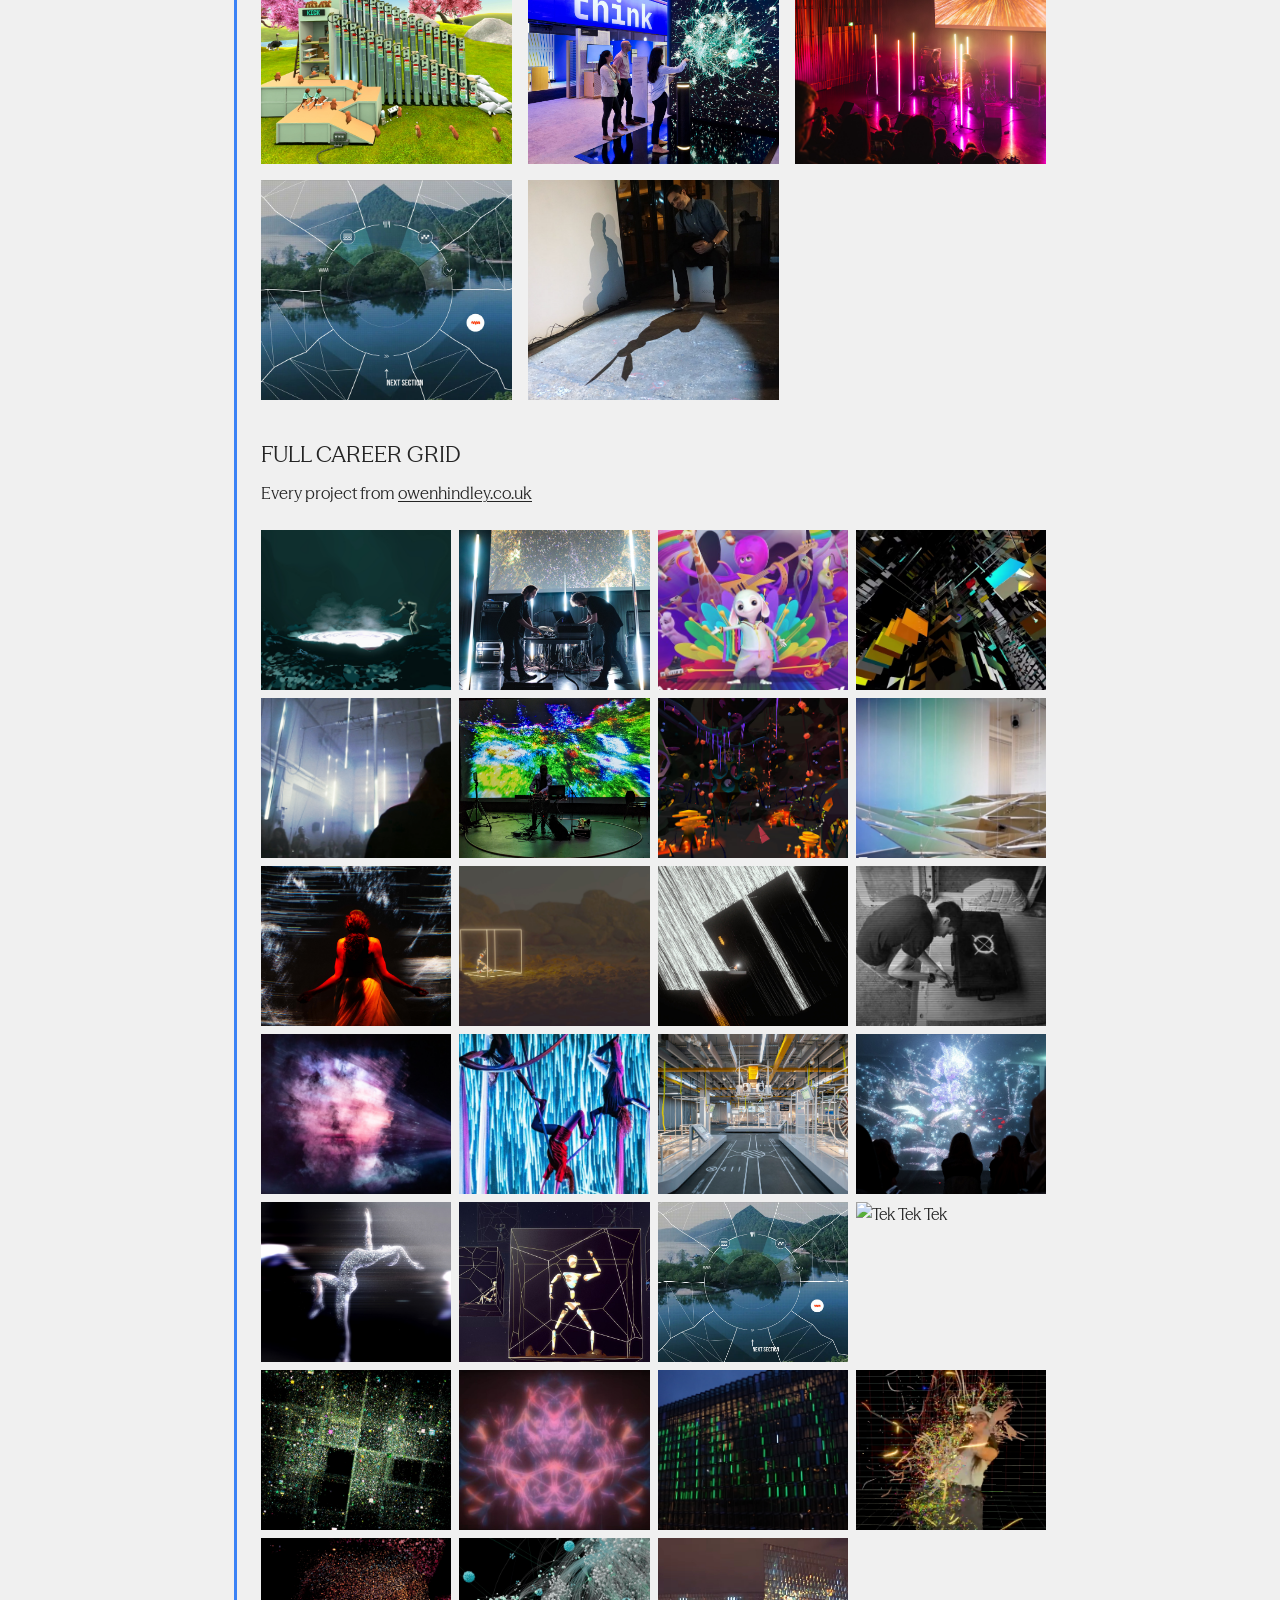
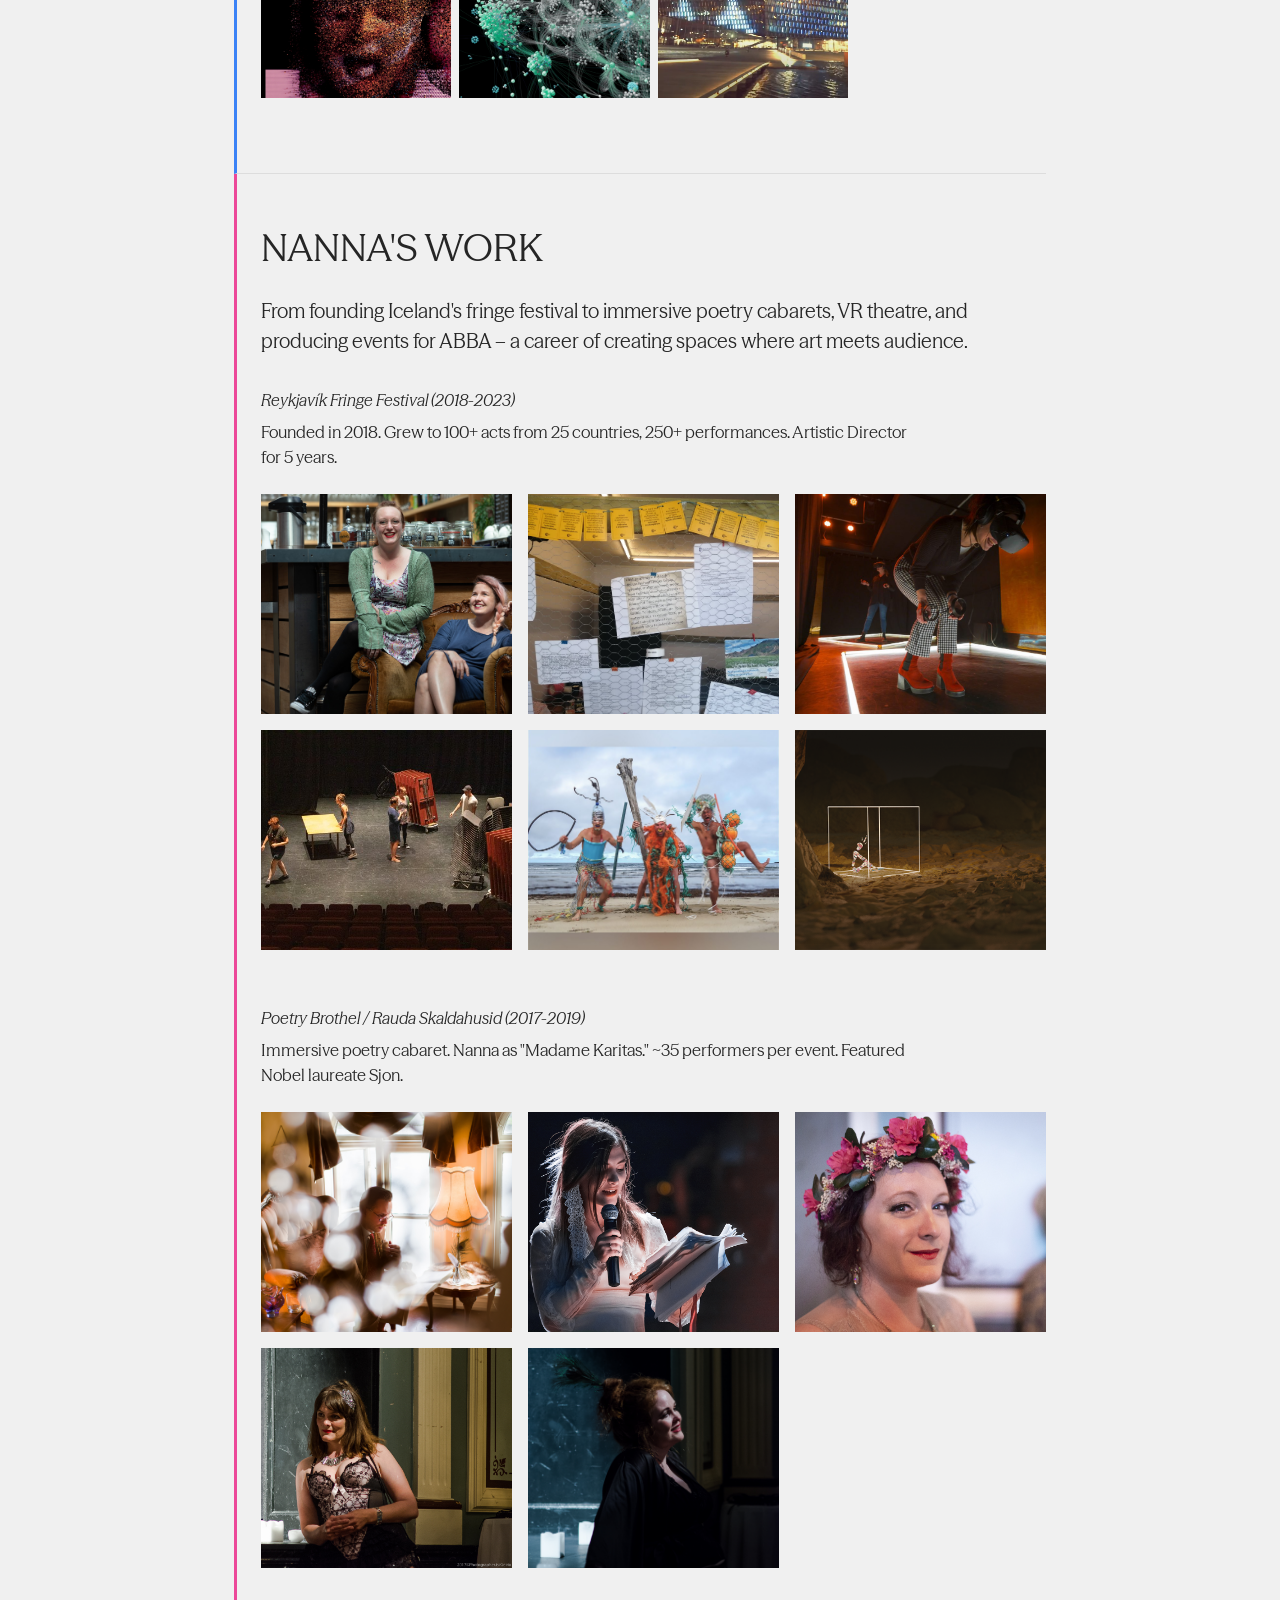
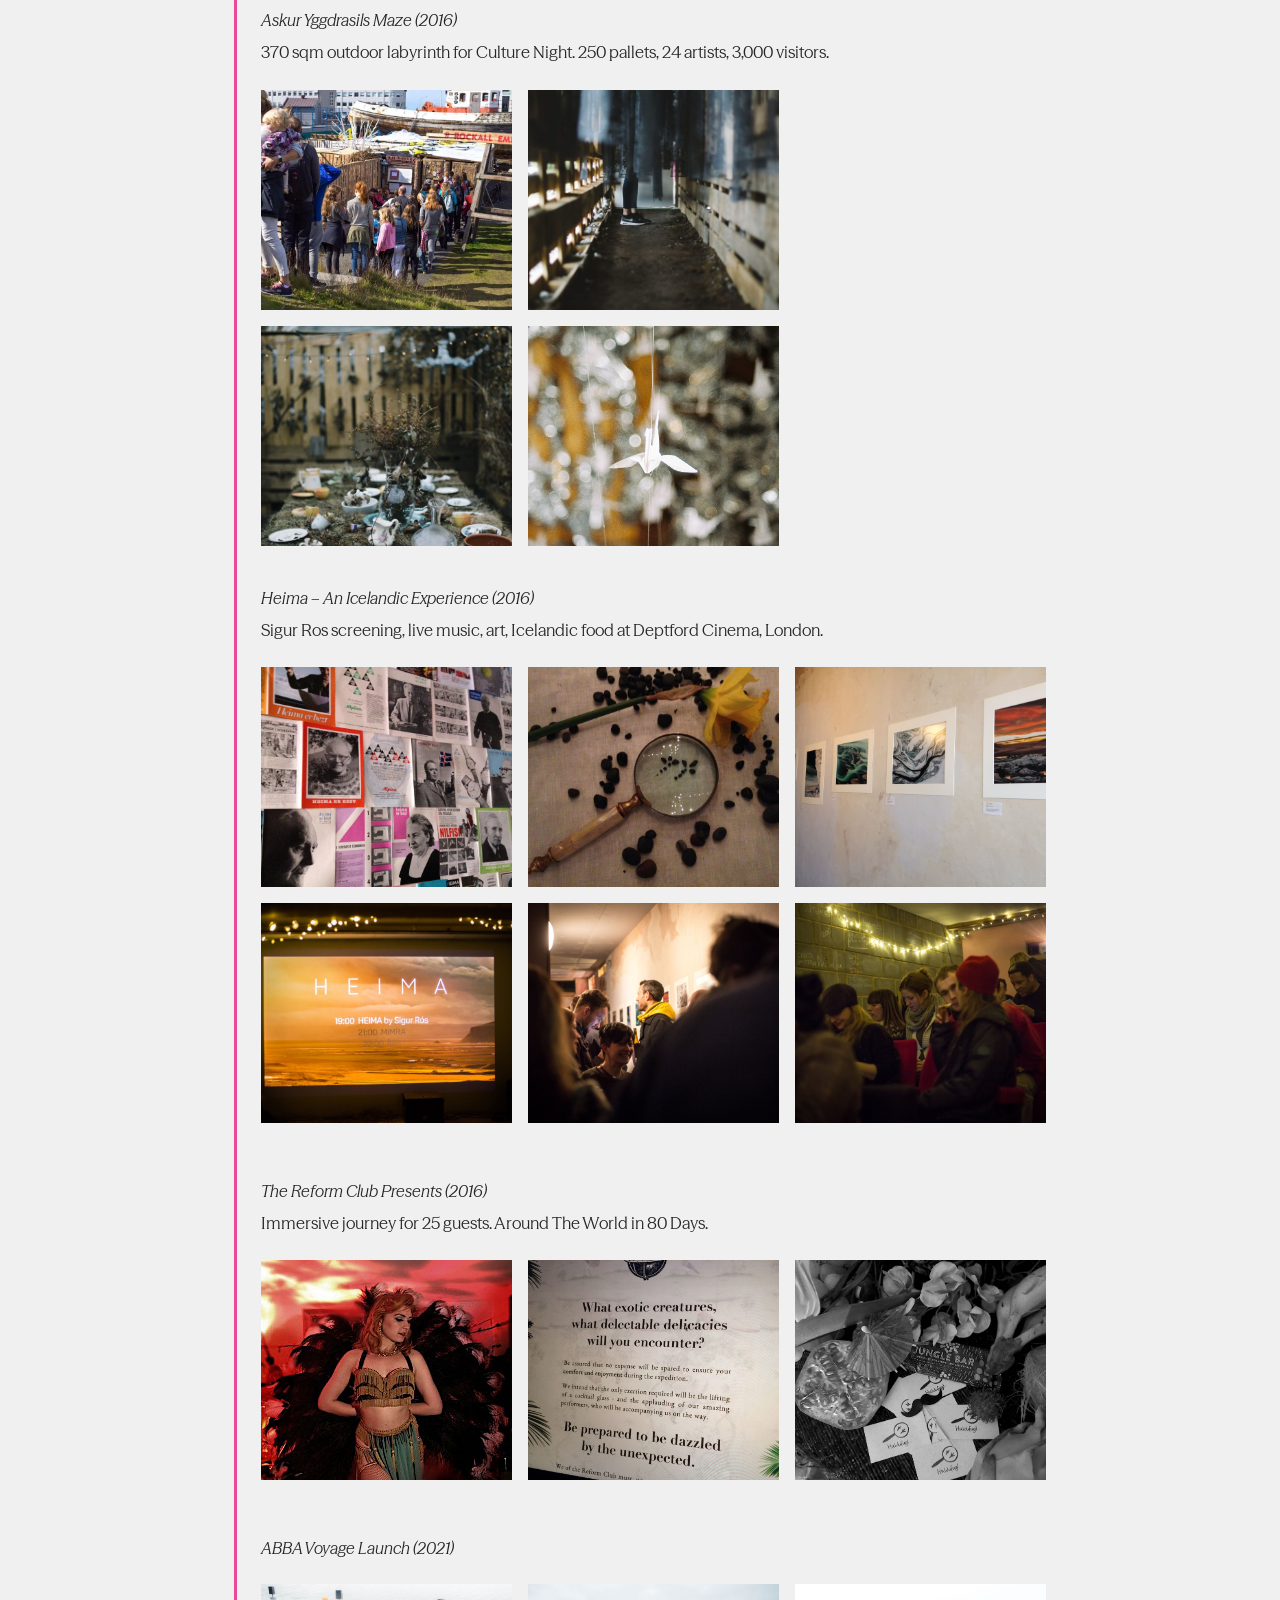
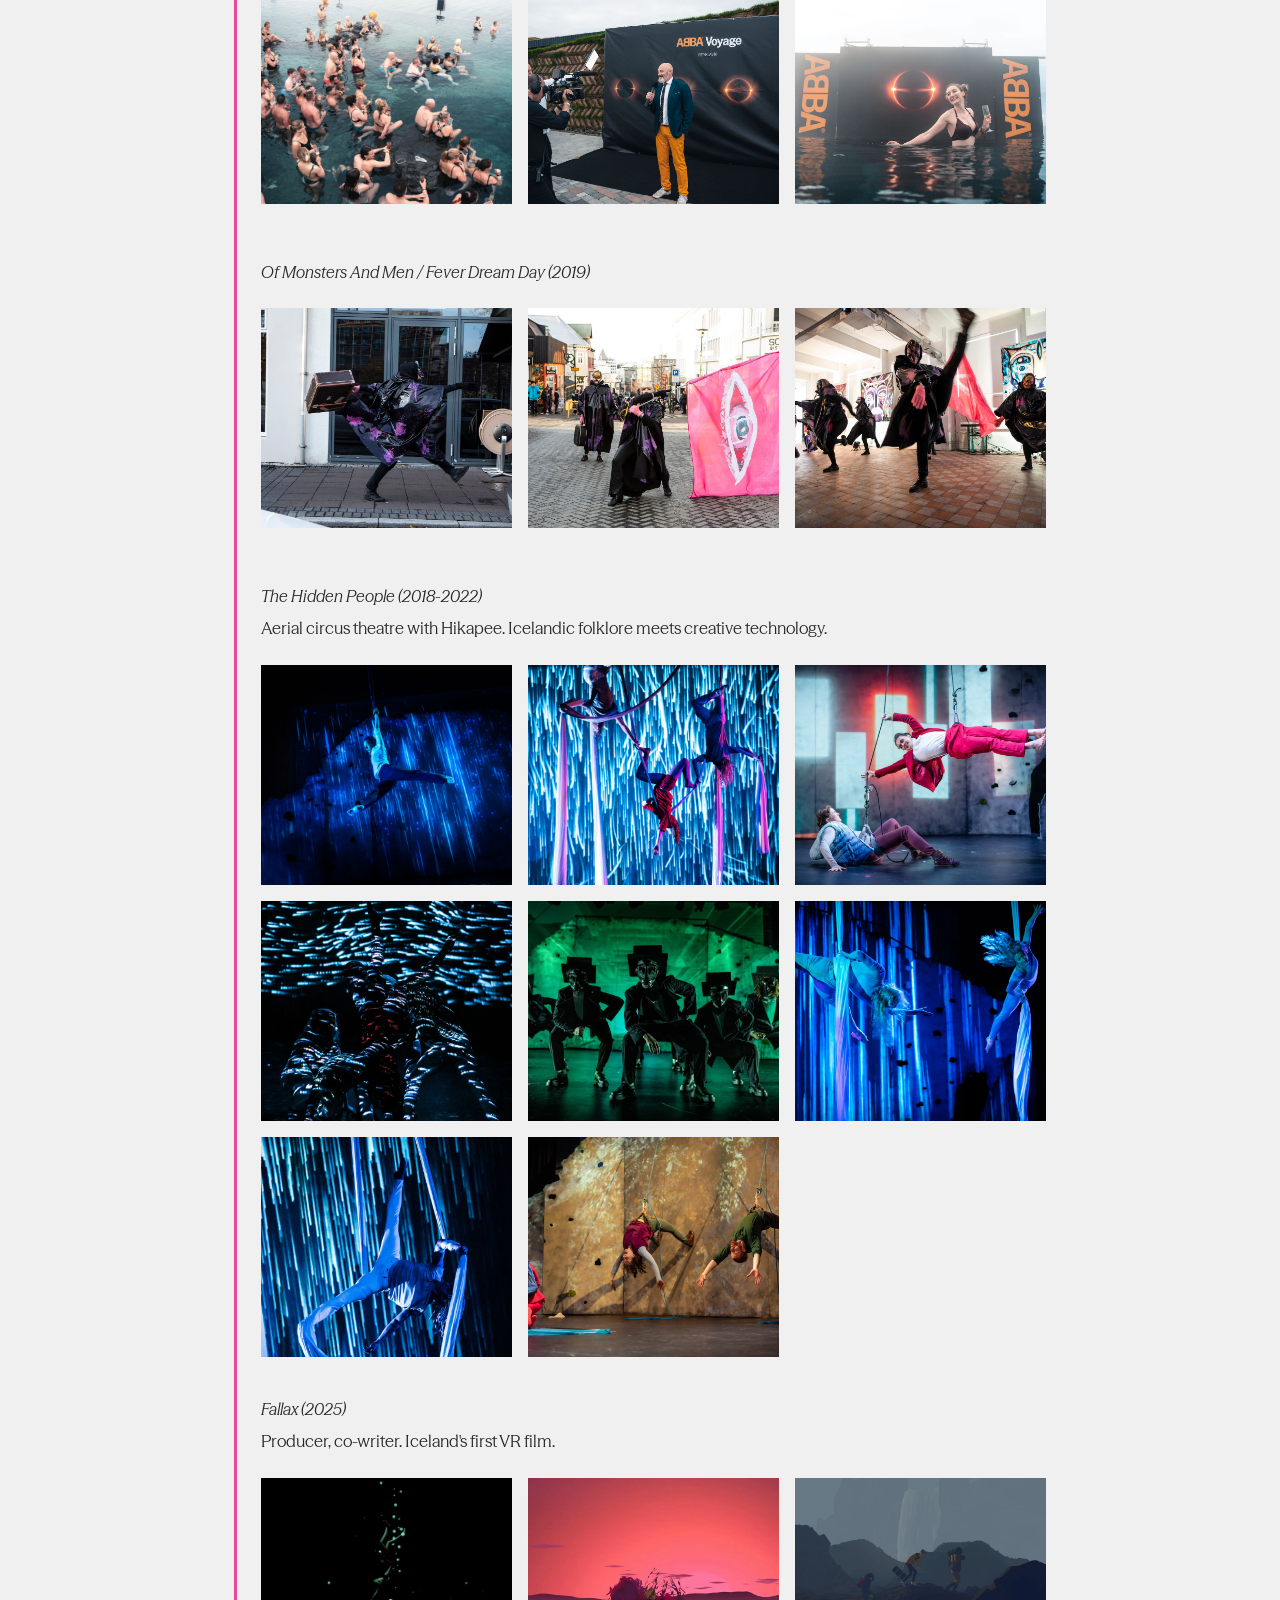
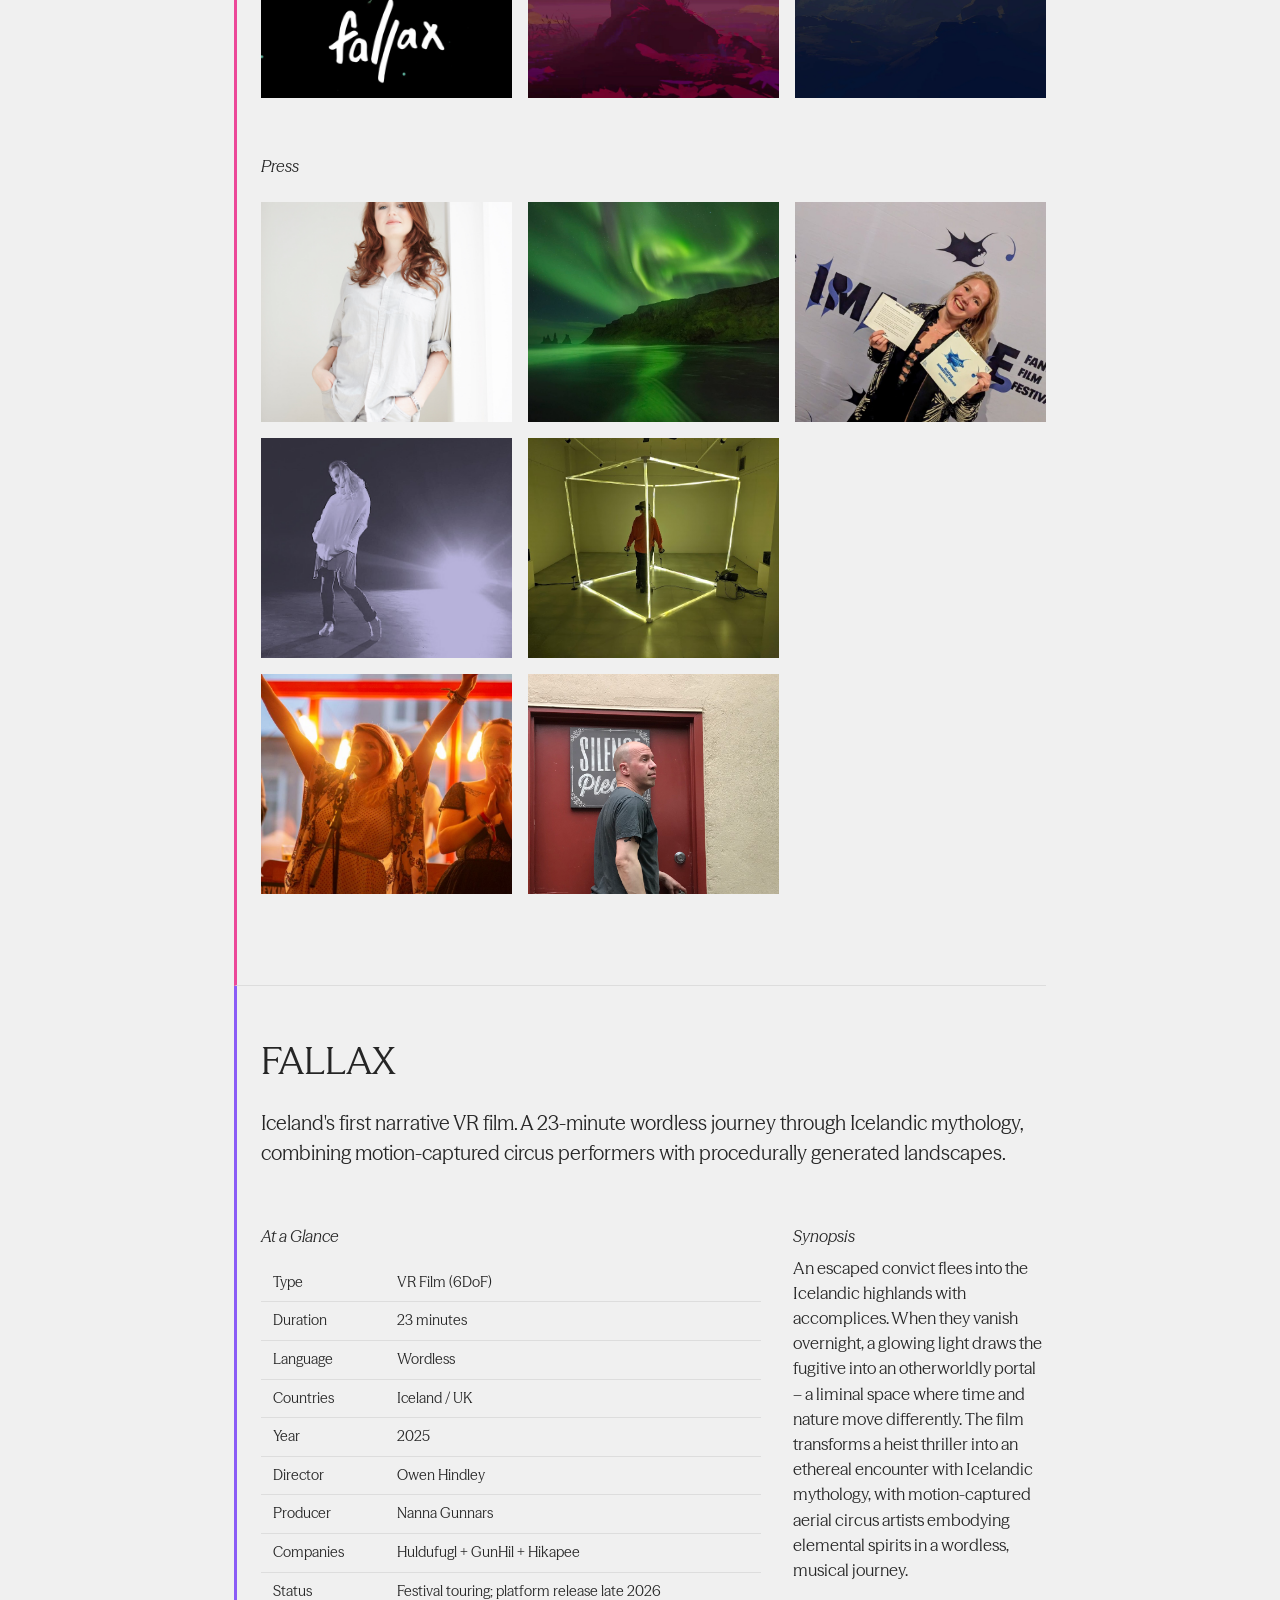
==== commit 638c7c5b: "Fix duplicate OMAM image" ====
--- a/index.html
+++ b/index.html
@@ -446,7 +446,7 @@
     <div class="gallery">
       <img src="img/nanna/omam-fever-omam-fever-1.jpg" alt="OMAM" loading="lazy">
       <img src="img/nanna/omam-fever-omam-fever-3.jpg" alt="OMAM" loading="lazy">
-      <img src="img/nanna/omam-fever-omam-fever-3.jpg" alt="OMAM" loading="lazy">
+      <img src="img/nanna/omam-fever-omam-fever-5.jpg" alt="OMAM" loading="lazy">
     </div>
   </div>
 
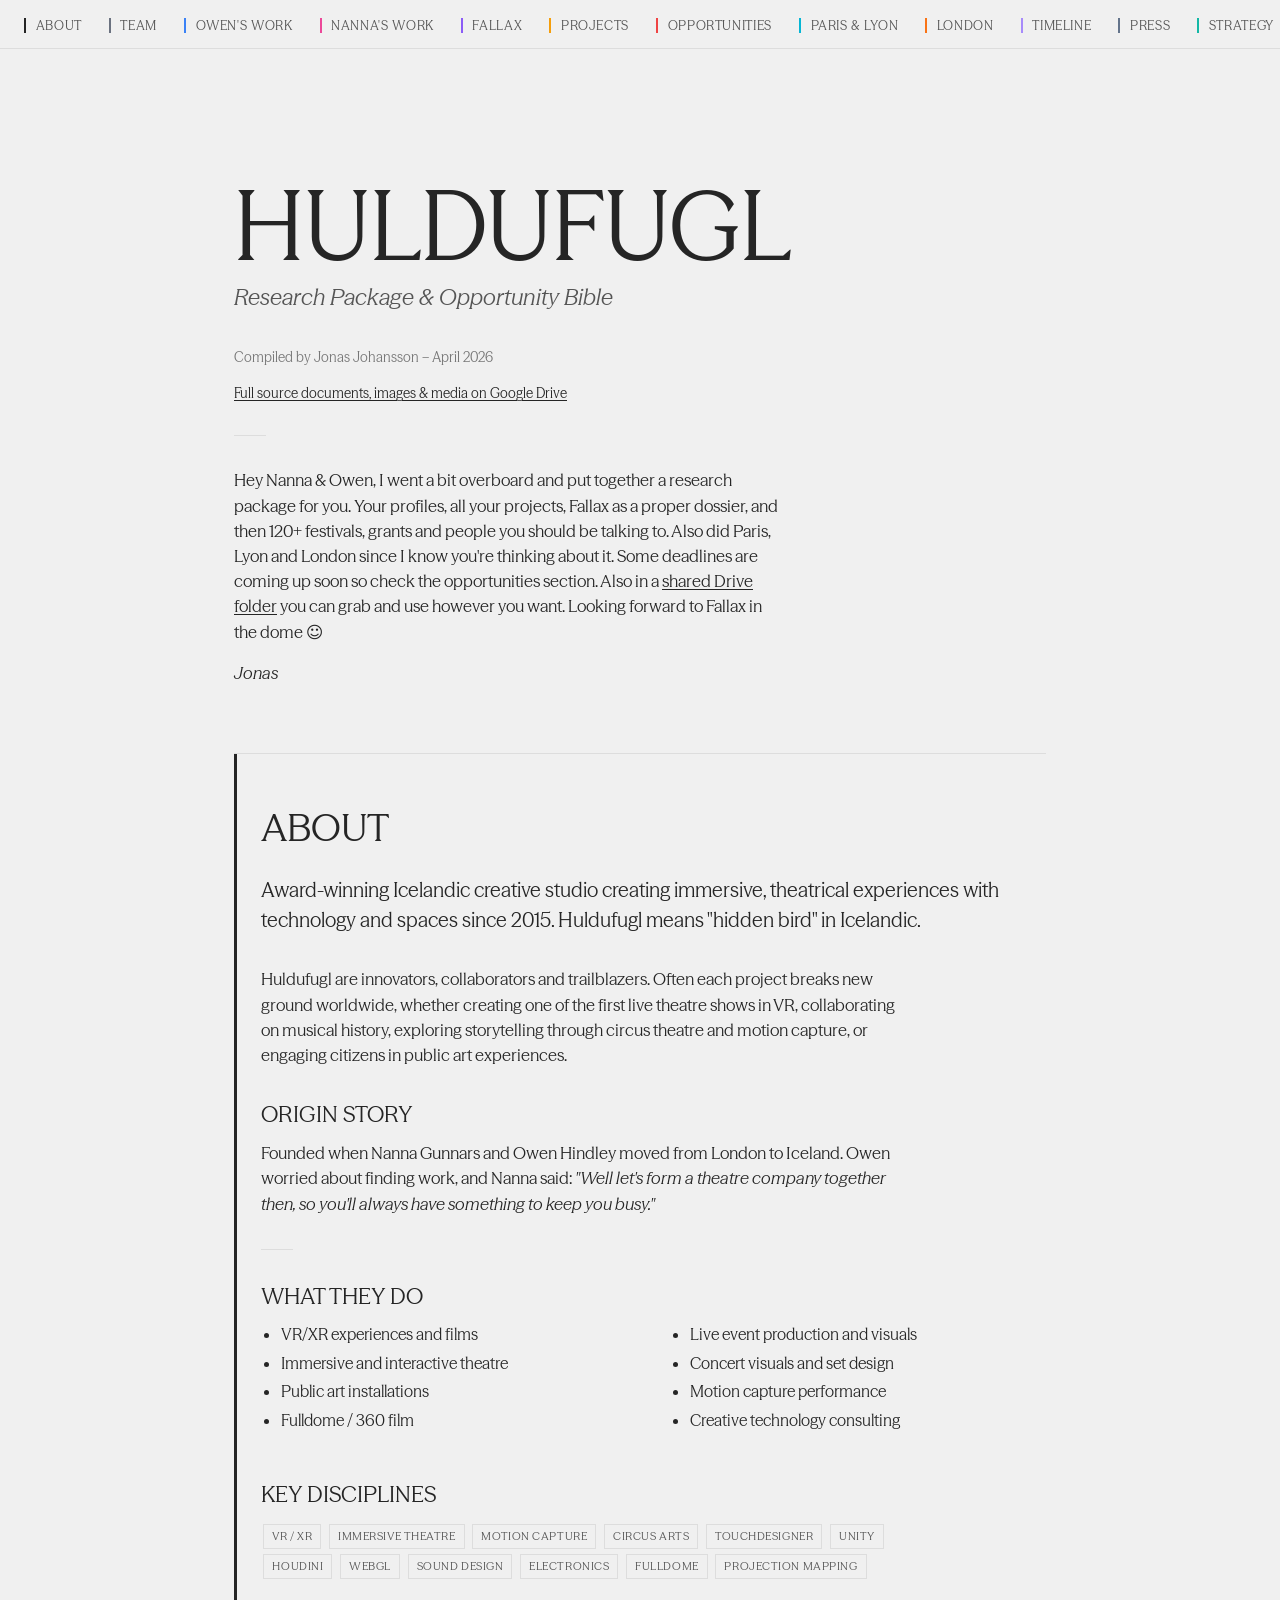
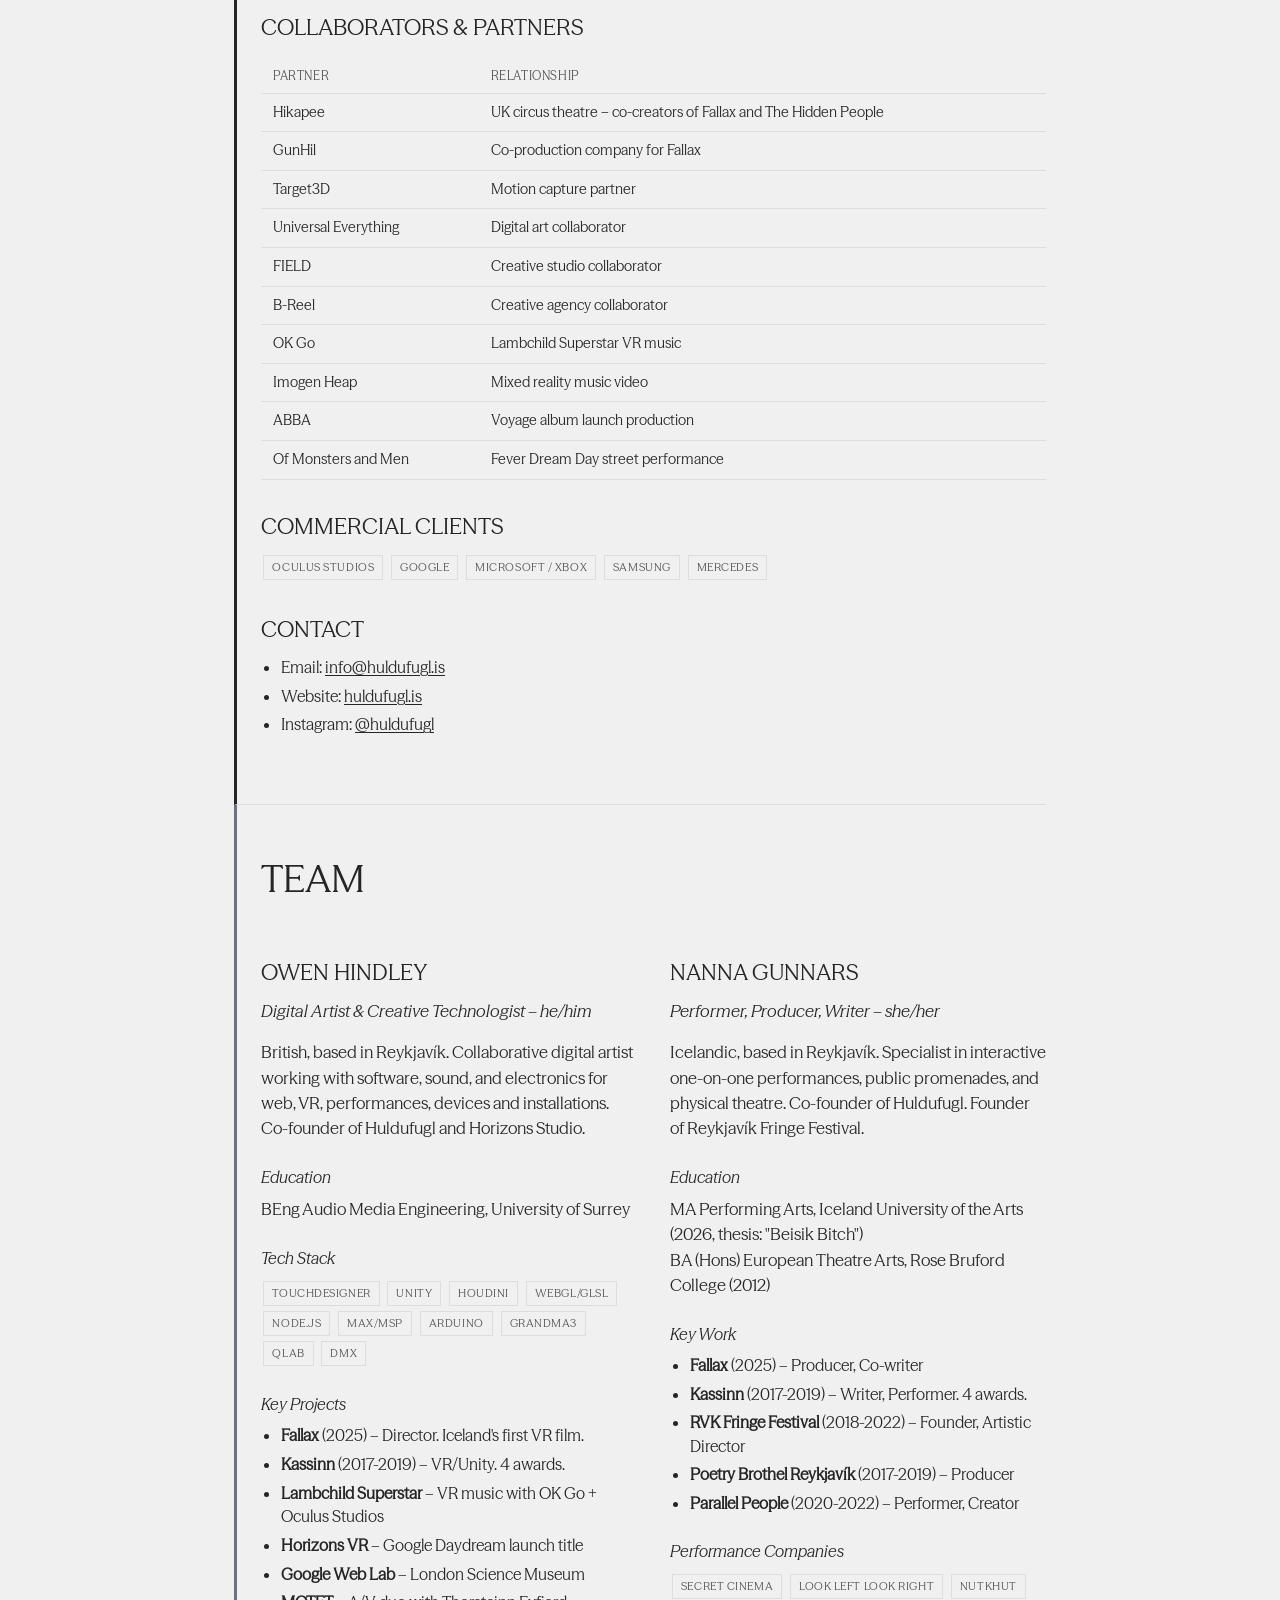
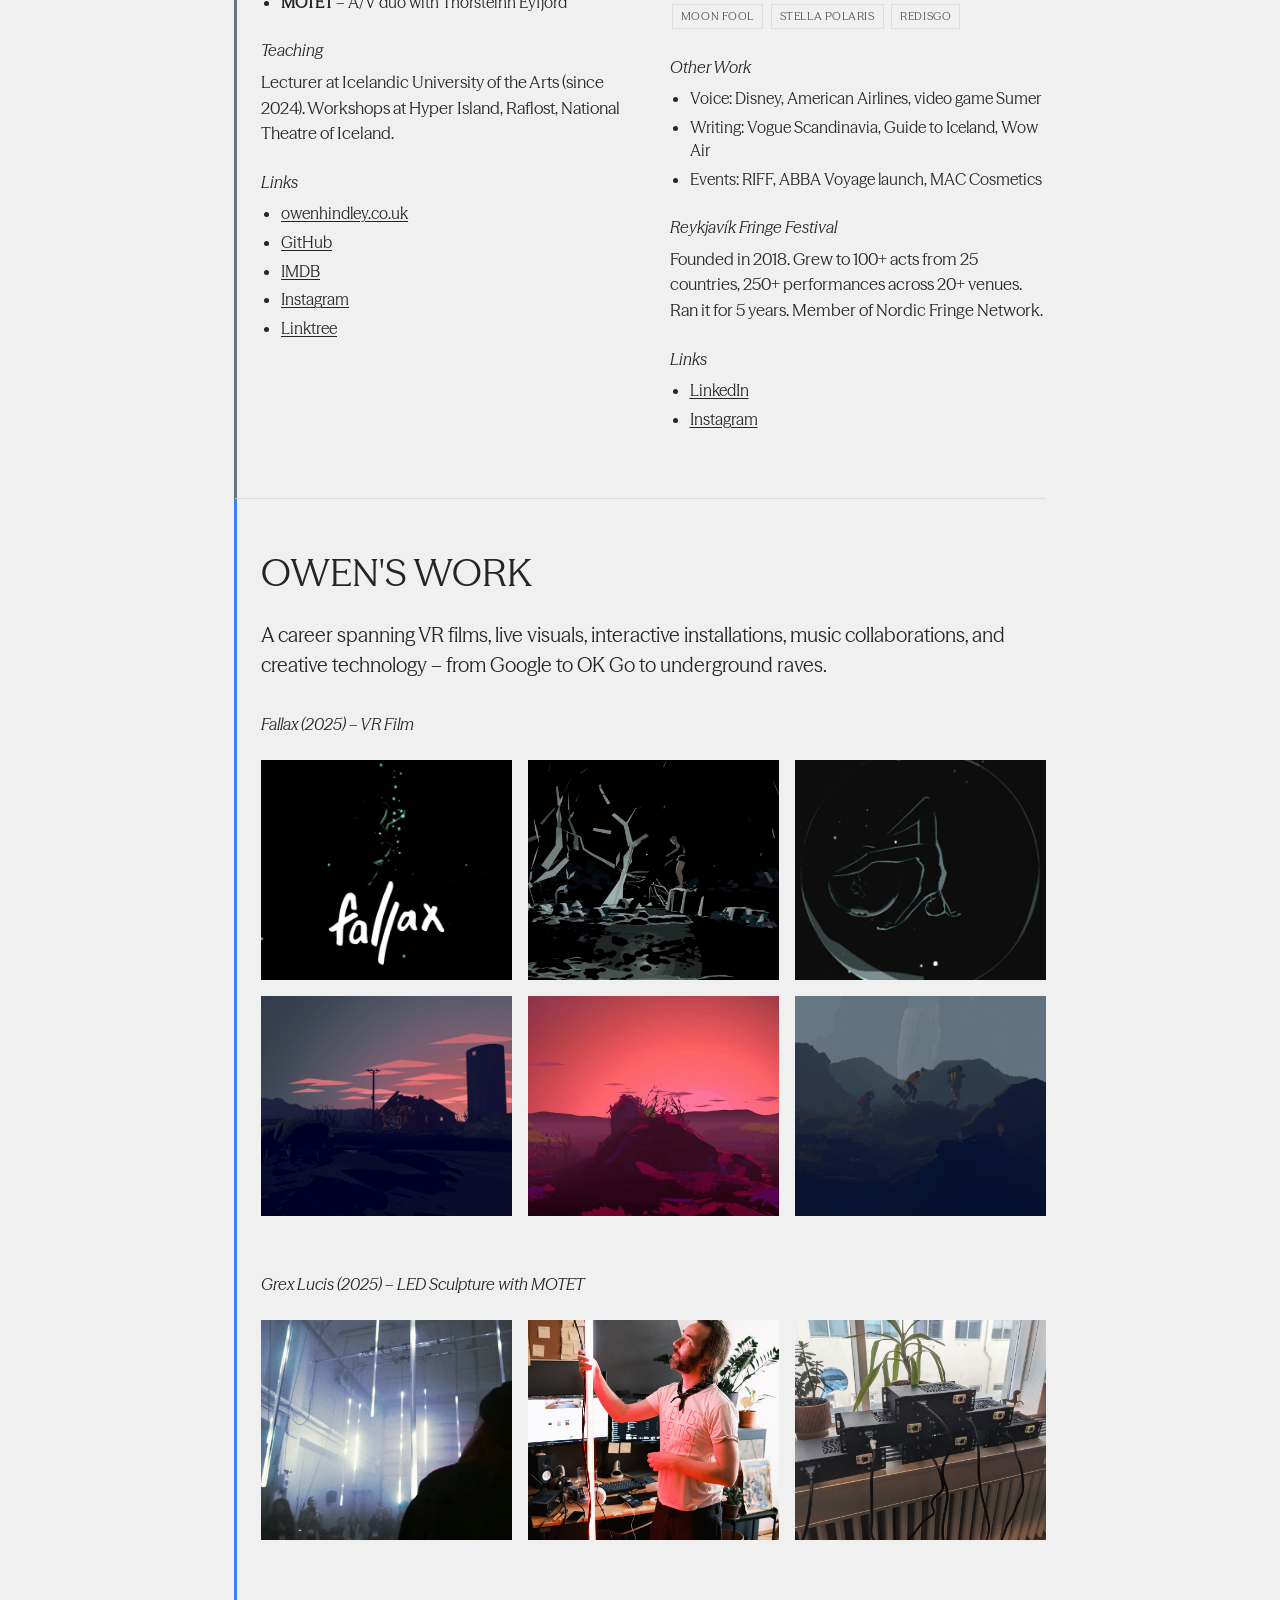
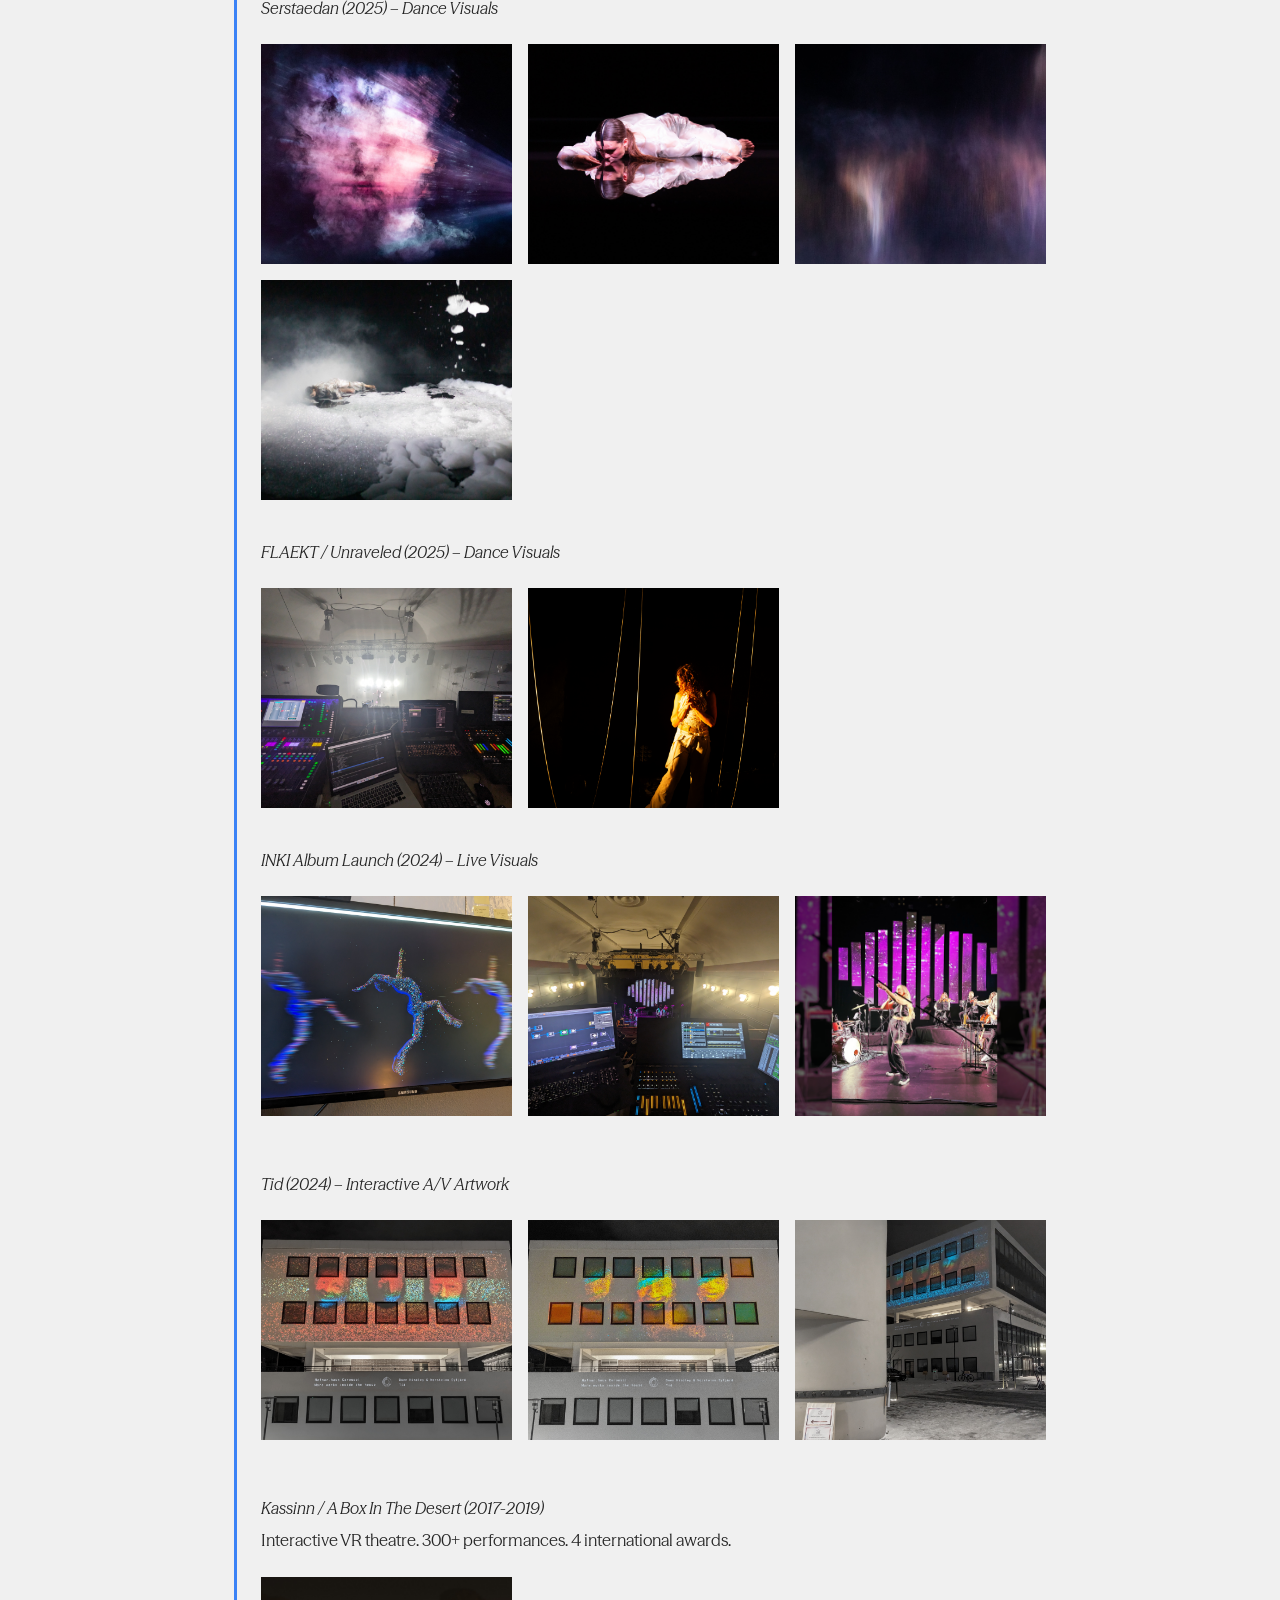
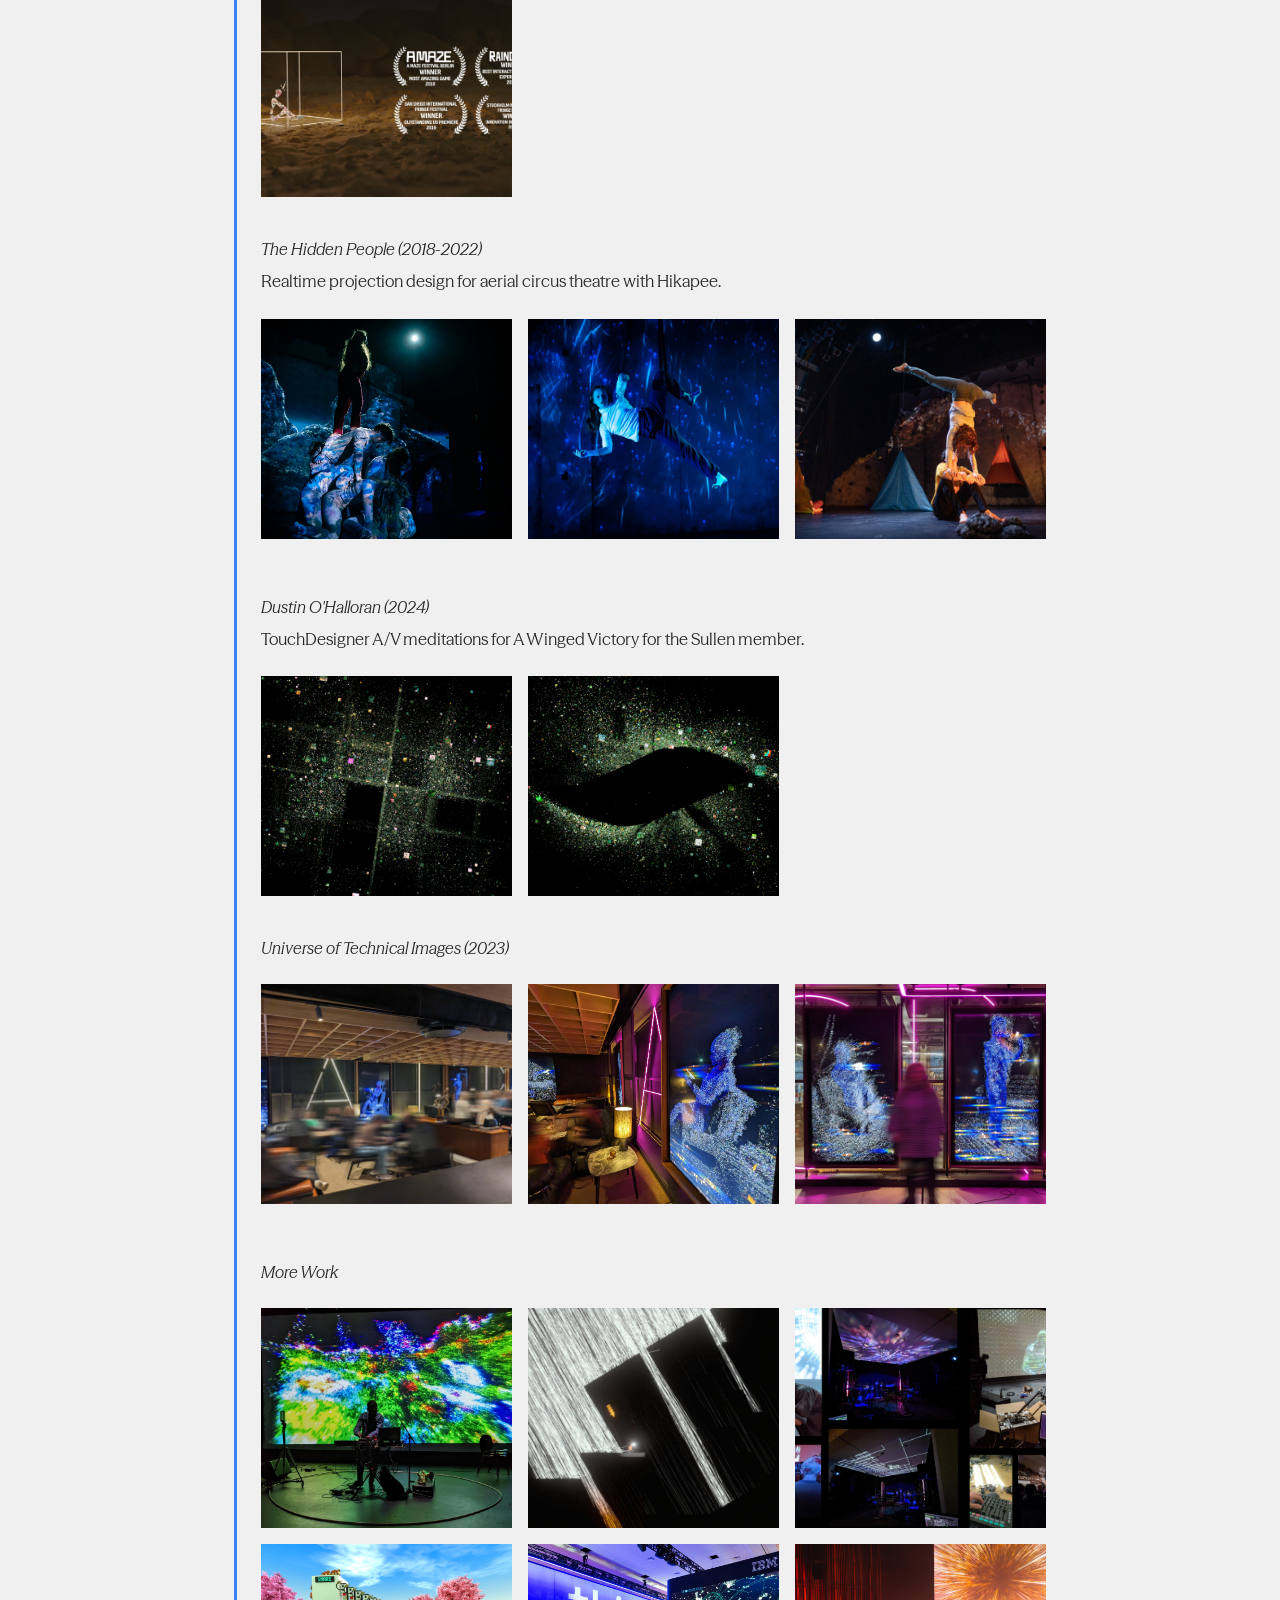
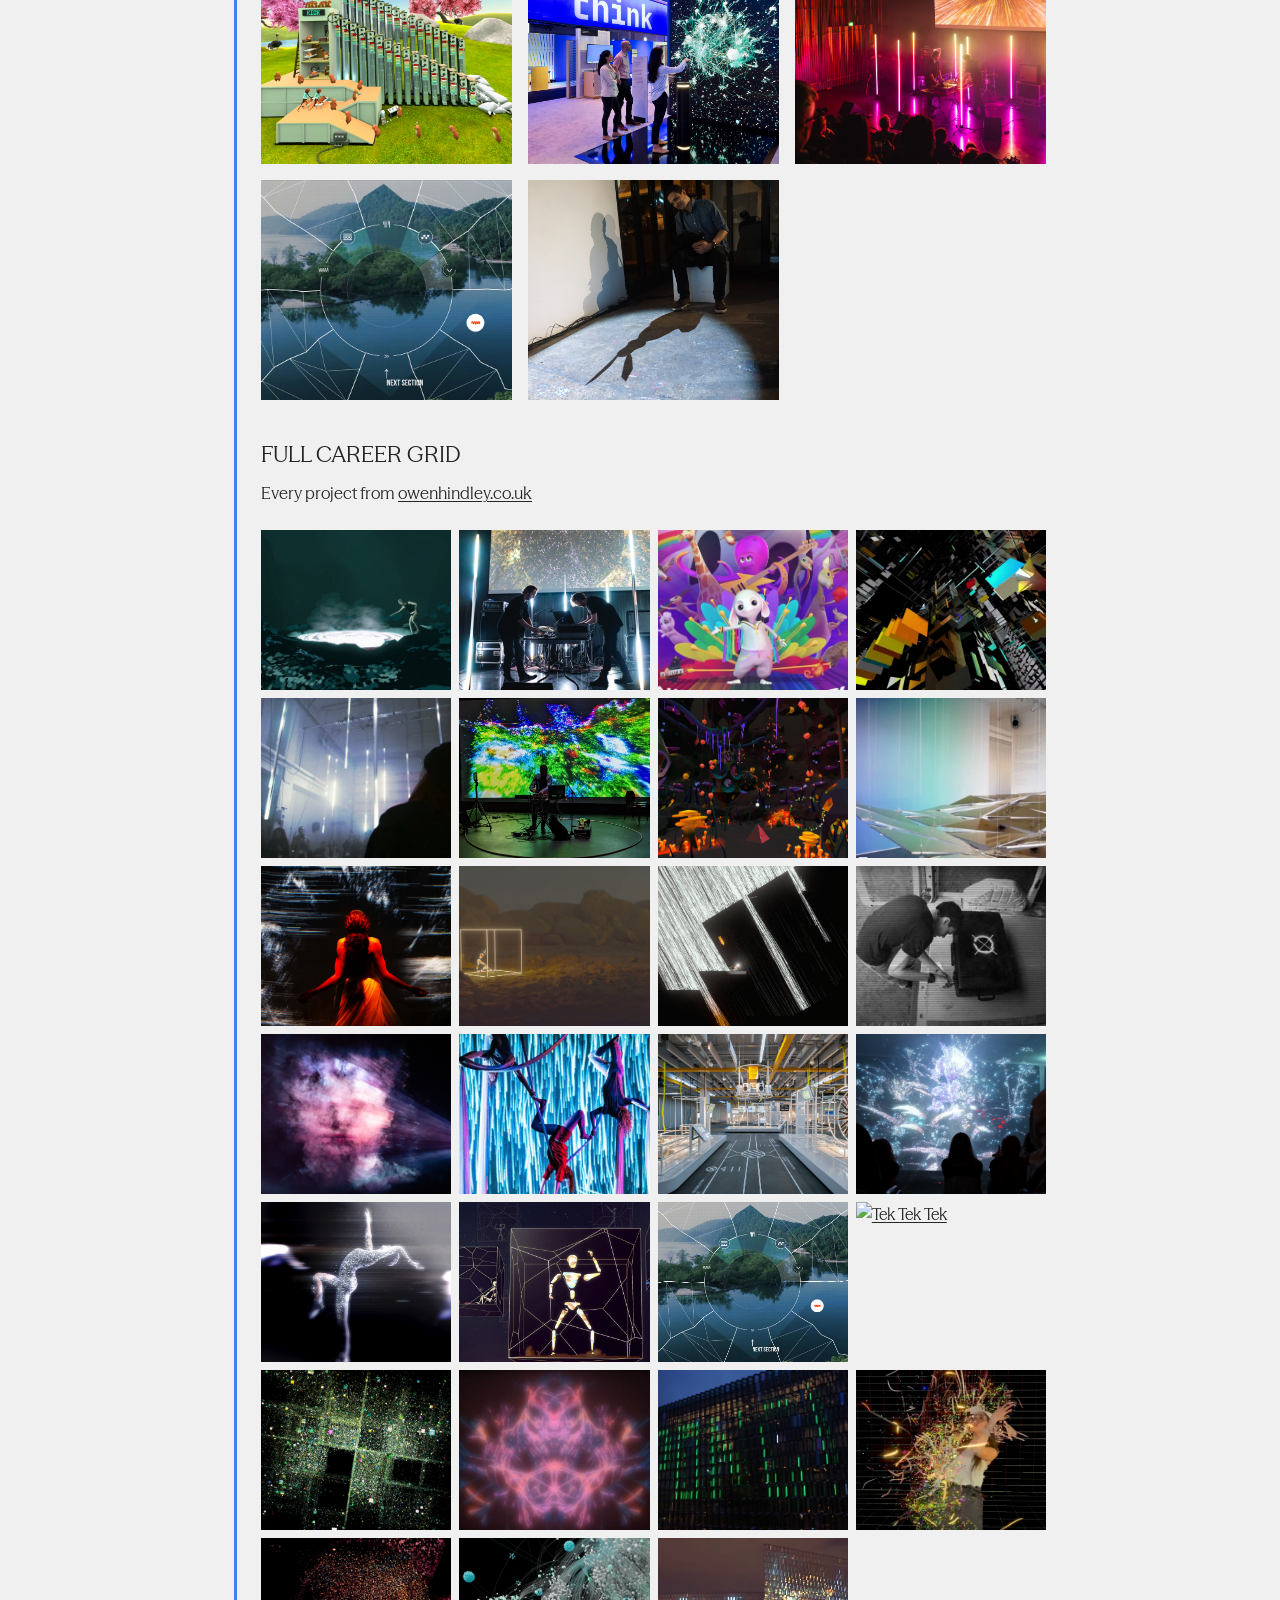
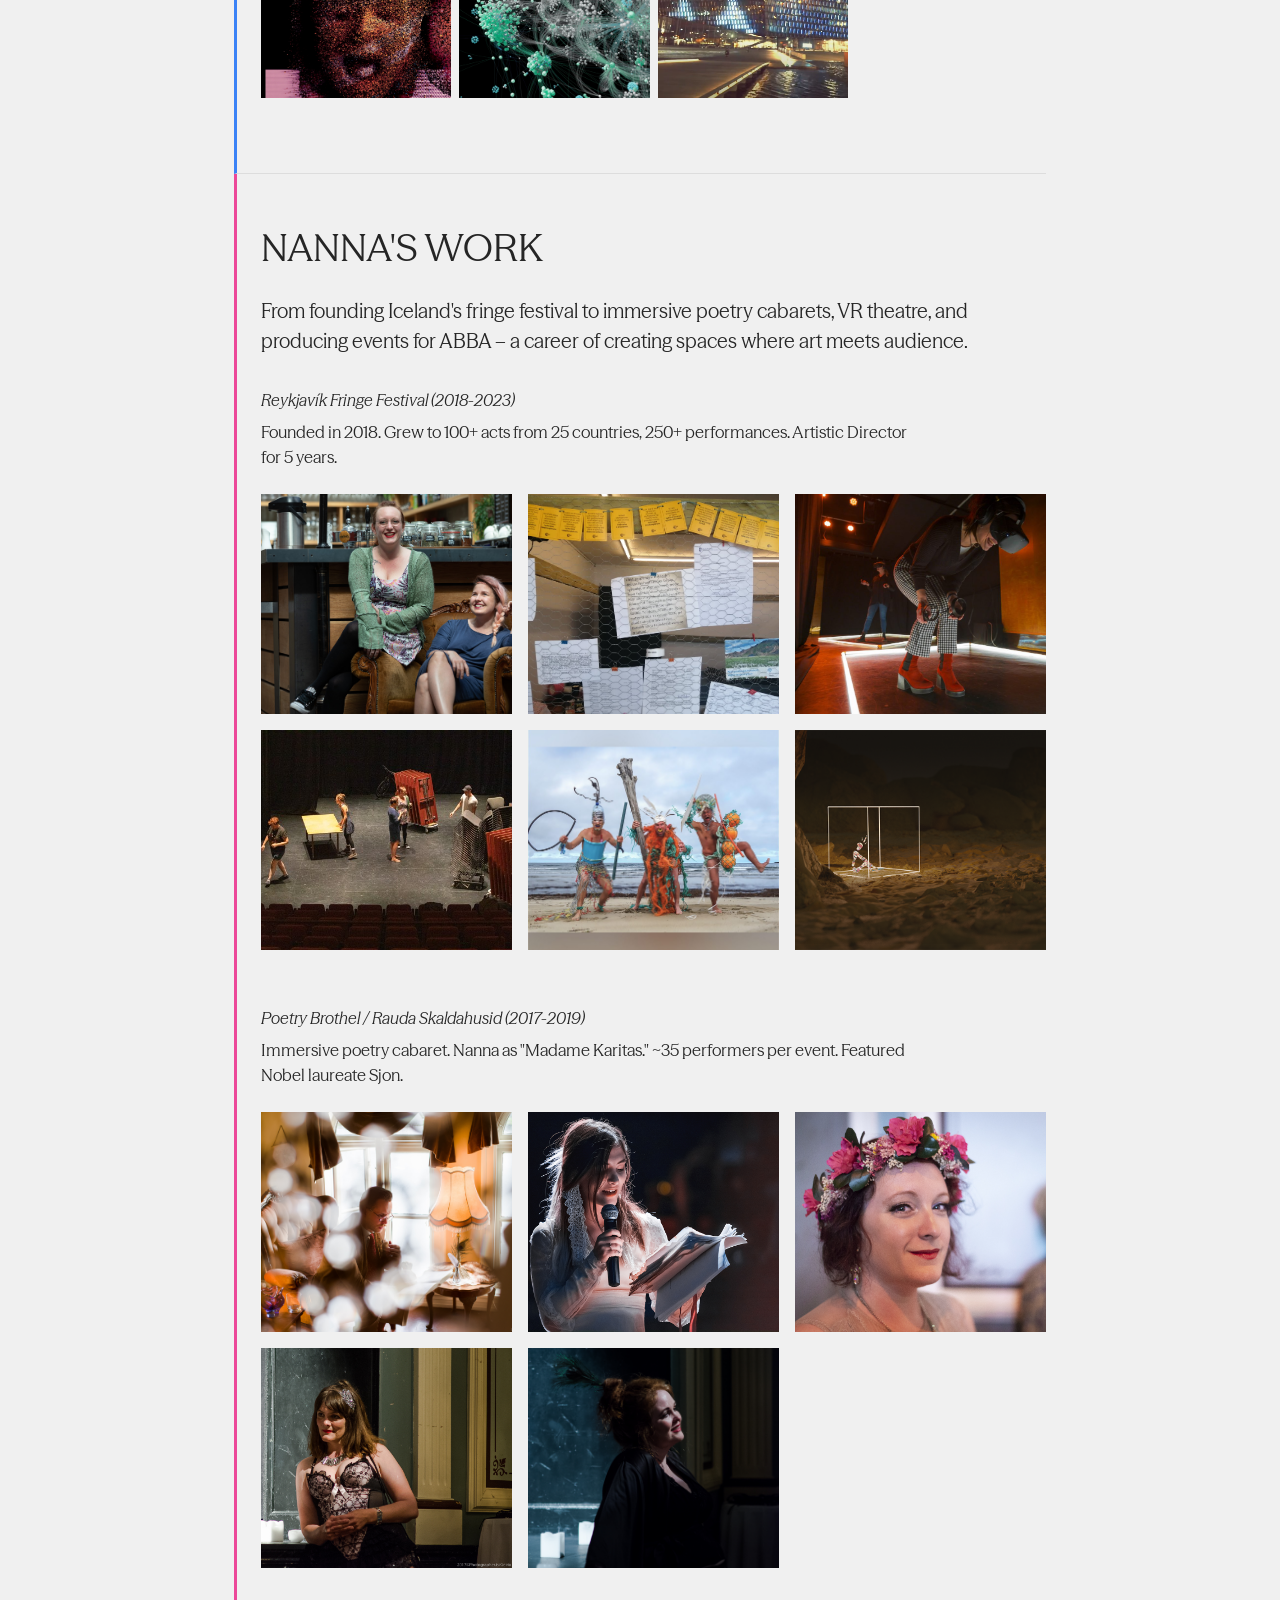
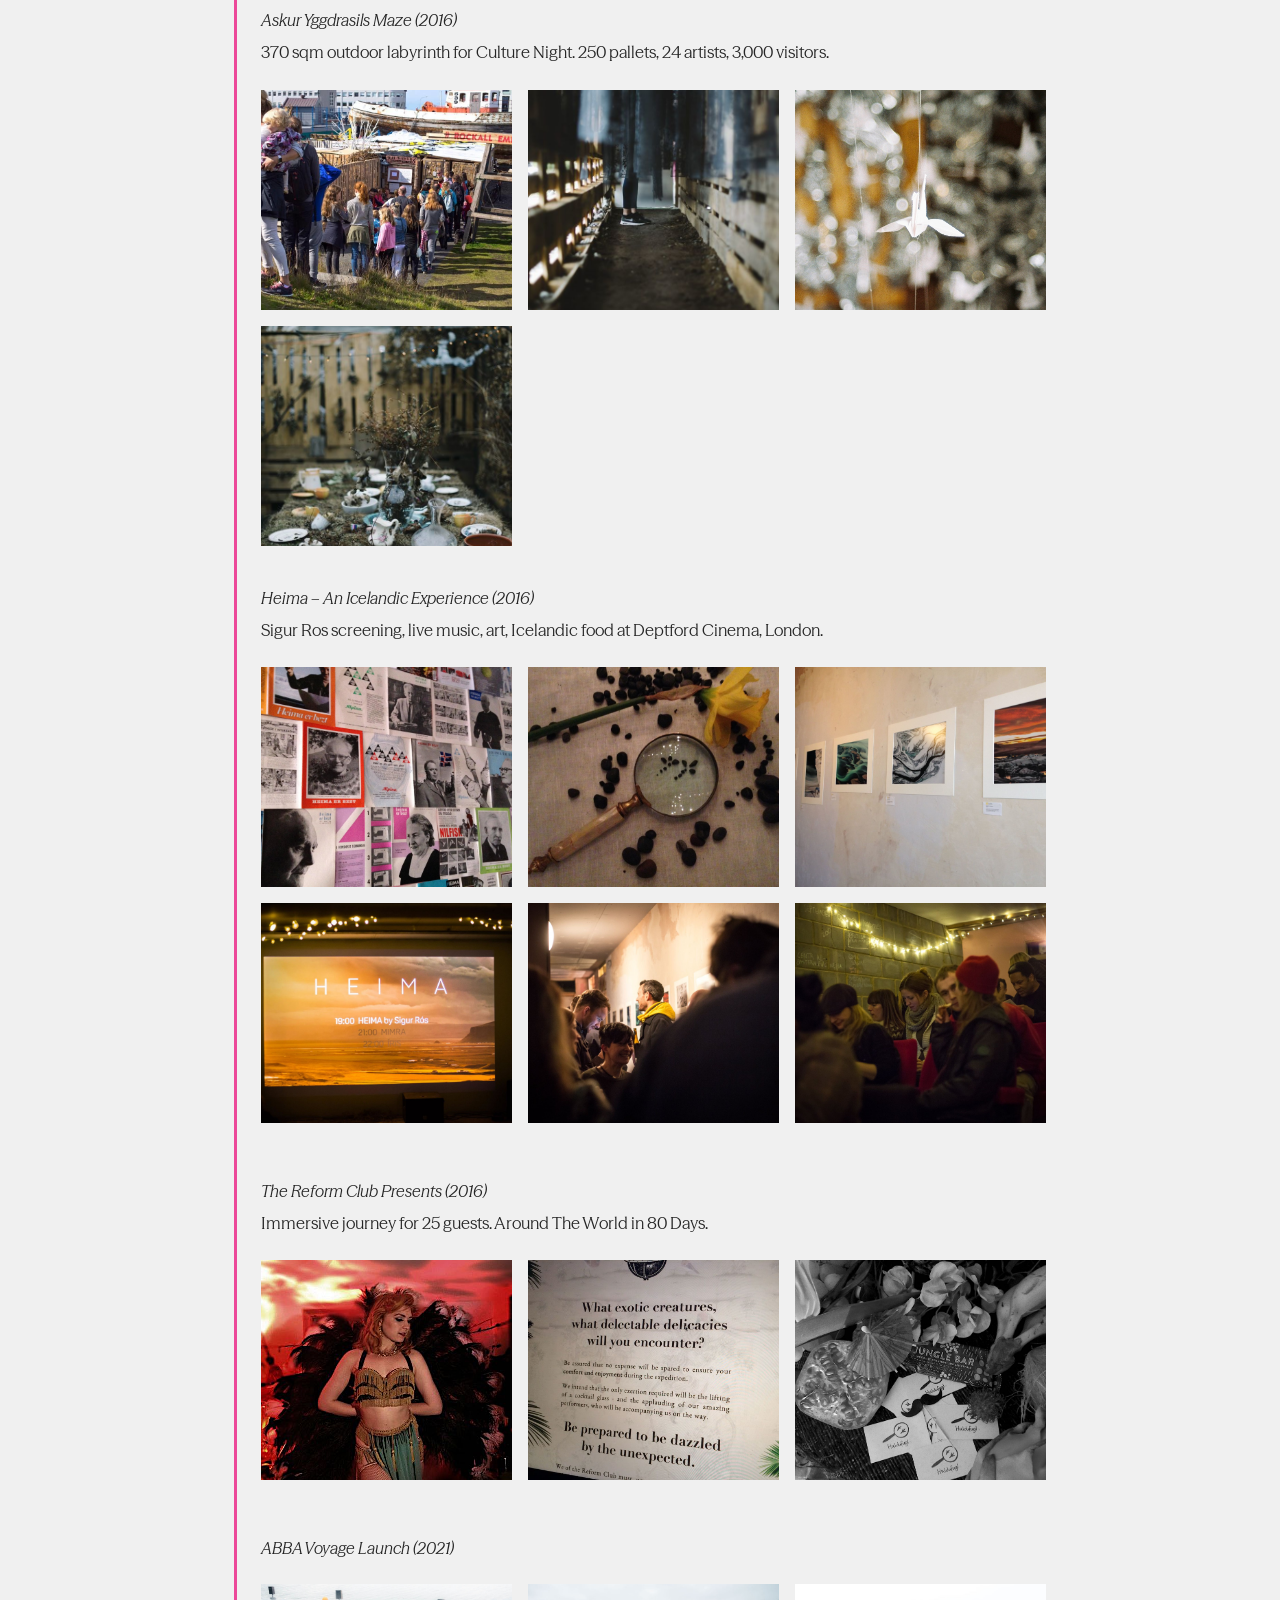
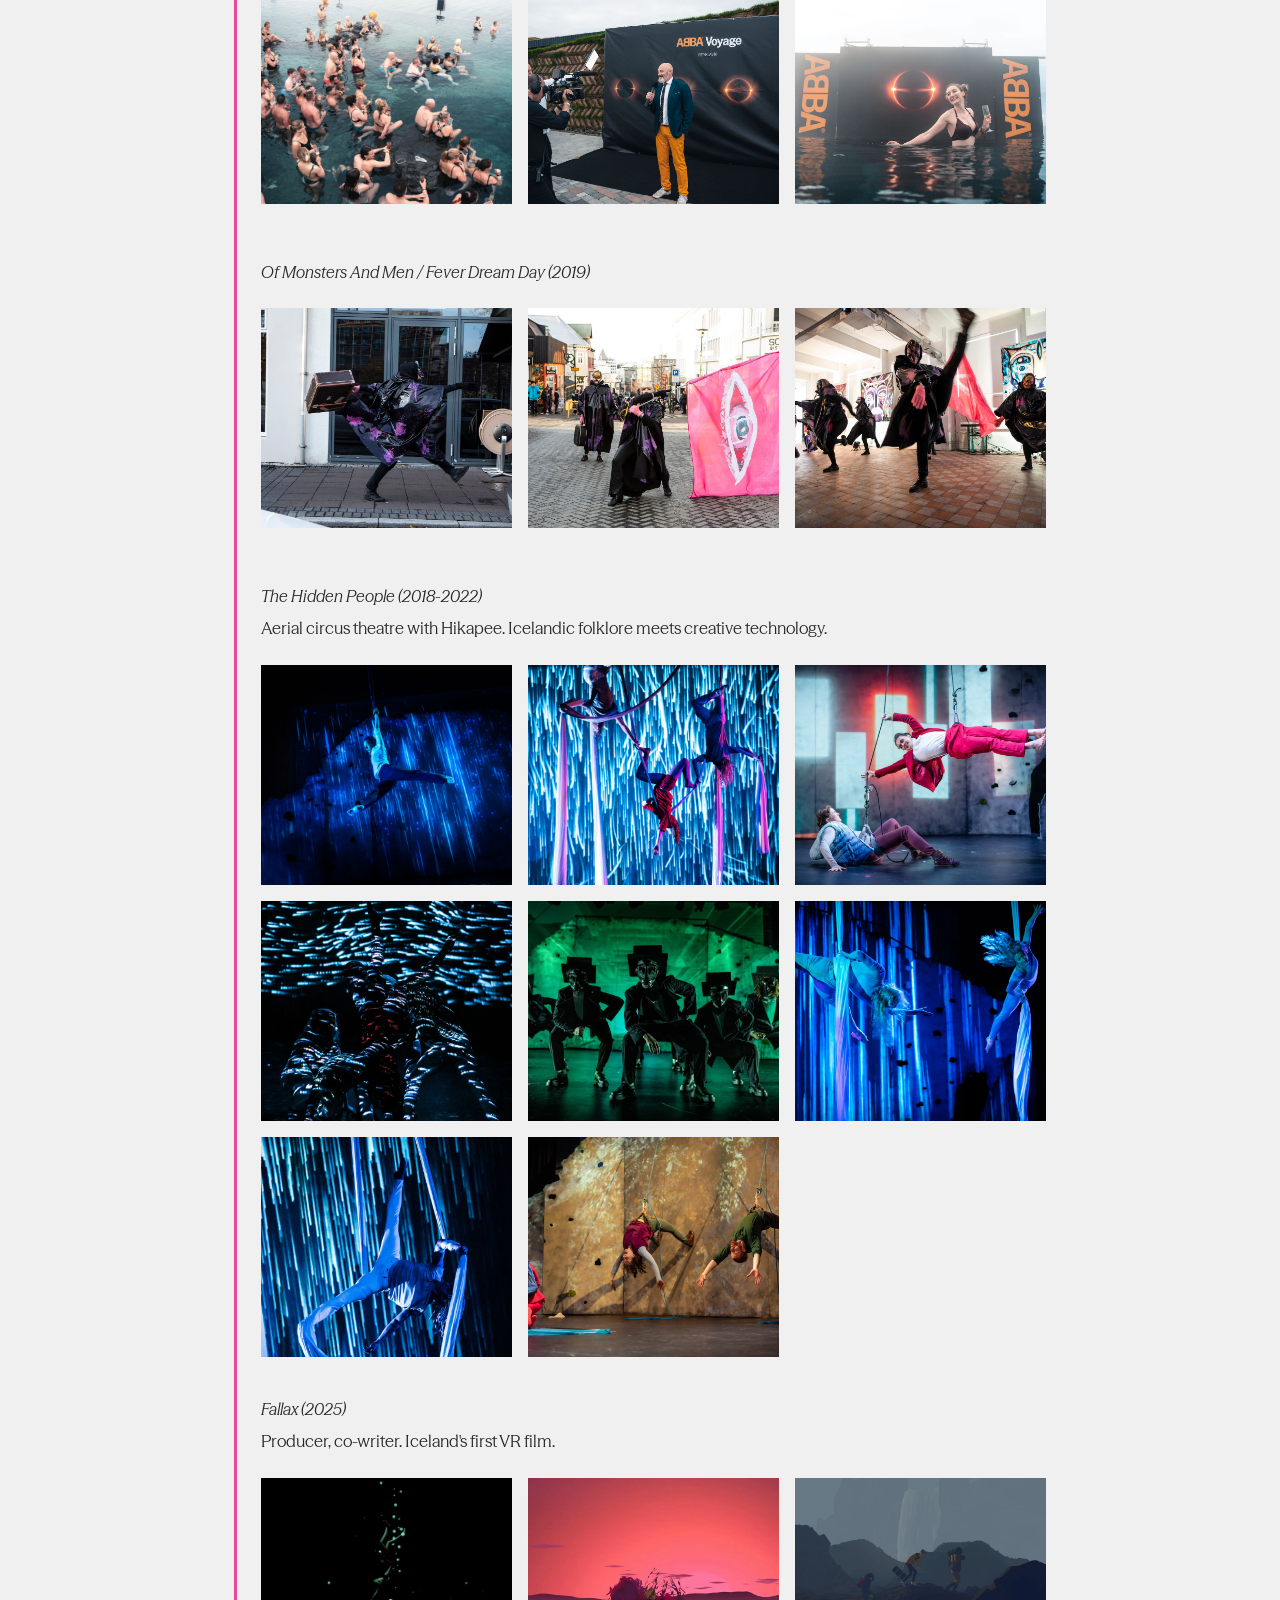
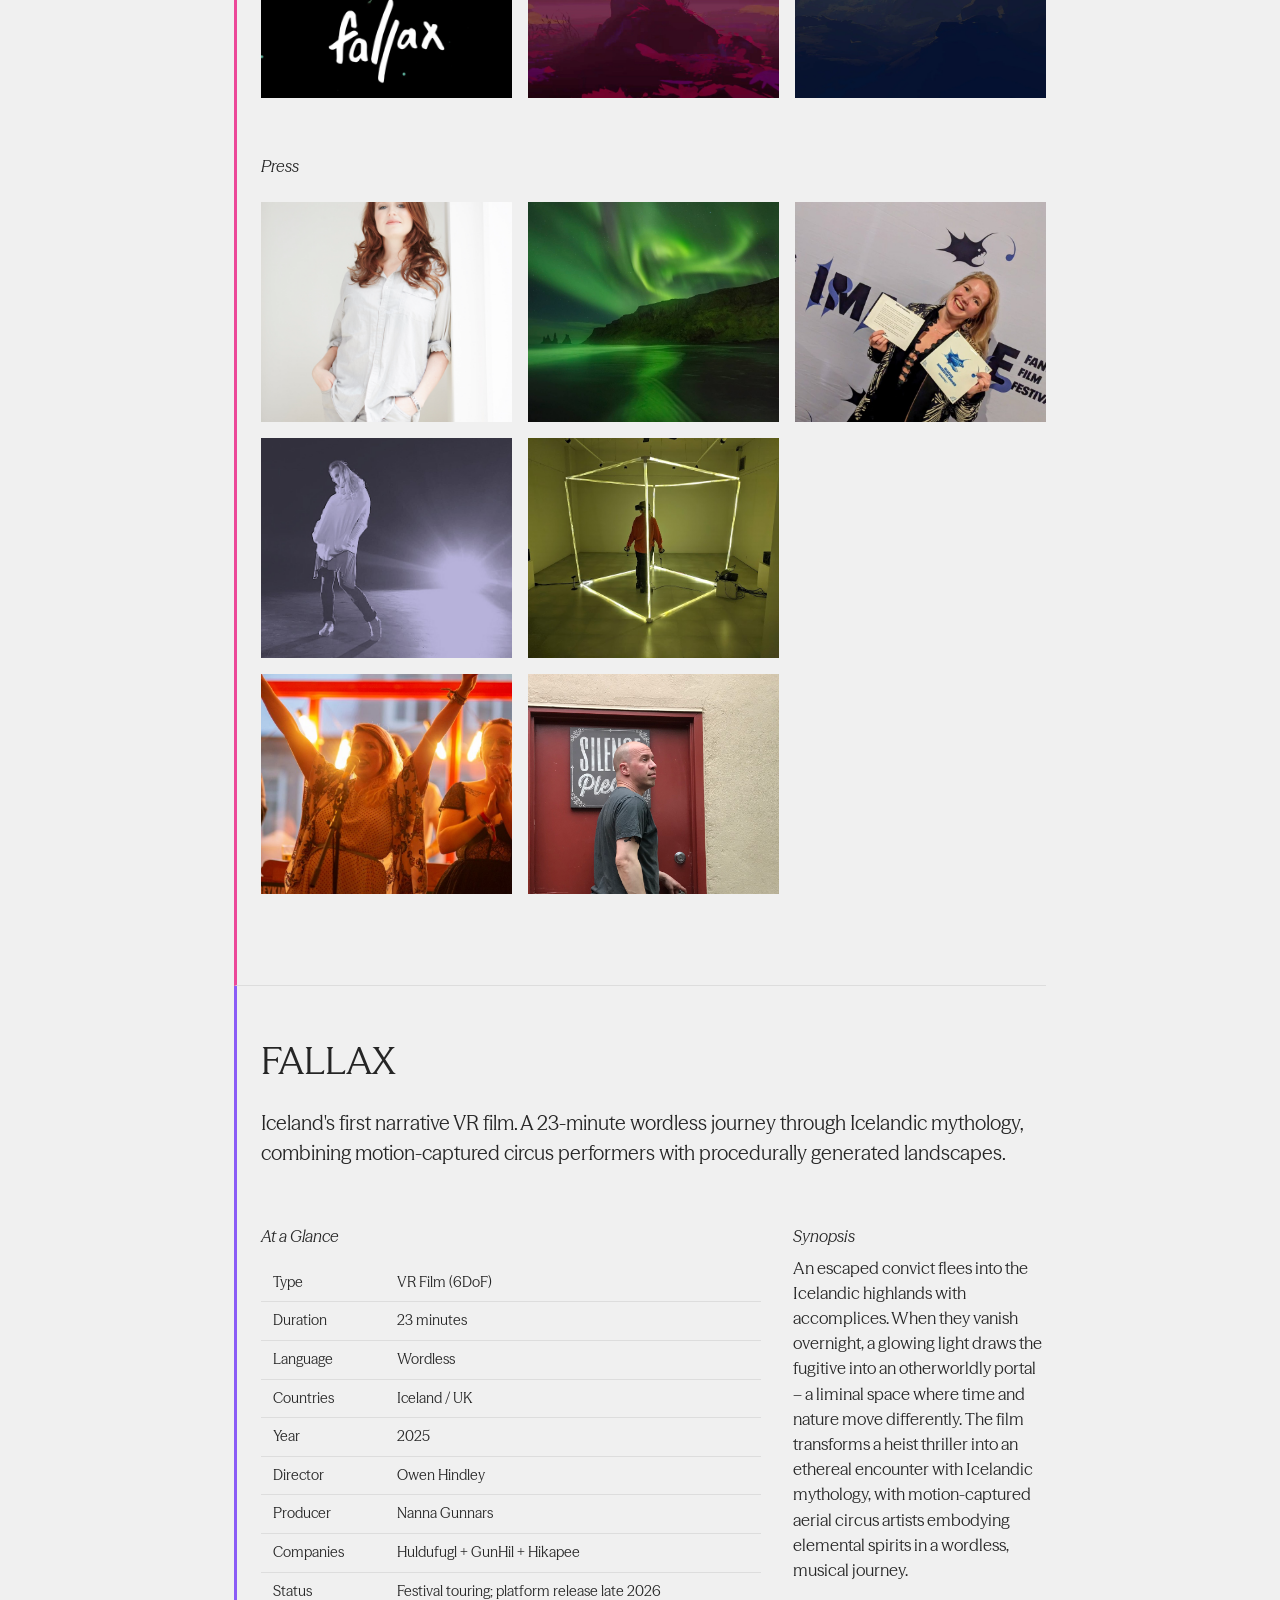
==== commit d0981688: "Make all images clickable to view full size in new tab" ====
--- a/index.html
+++ b/index.html
@@ -231,57 +231,57 @@
   <div class="gallery-section">
     <h4>Fallax (2025) – VR Film</h4>
     <div class="gallery">
-      <img src="img/owen/fallax-fallax-title-wide-swimmer.jpg" alt="Fallax" loading="lazy">
-      <img src="img/owen/fallax-farmhouse.jpg" alt="Fallax – Farmhouse" loading="lazy">
-      <img src="img/owen/fallax-chasing-light.jpg" alt="Fallax – Chasing Light" loading="lazy">
-      <img src="img/owen/fallax-red-rock.jpg" alt="Fallax – Red Rock" loading="lazy">
-      <img src="img/owen/fallax-fallax-water-spirit.jpg" alt="Fallax – Water Spirit" loading="lazy">
-      <img src="img/owen/fallax-fallax-hiking-hountains.jpg" alt="Fallax – Mountains" loading="lazy">
+      <a href="img/owen/fallax-fallax-title-wide-swimmer.jpg" target="_blank"><img src="img/owen/fallax-fallax-title-wide-swimmer.jpg" alt="Fallax" loading="lazy"></a>
+      <a href="img/owen/fallax-farmhouse.jpg" target="_blank"><img src="img/owen/fallax-farmhouse.jpg" alt="Fallax – Farmhouse" loading="lazy"></a>
+      <a href="img/owen/fallax-chasing-light.jpg" target="_blank"><img src="img/owen/fallax-chasing-light.jpg" alt="Fallax – Chasing Light" loading="lazy"></a>
+      <a href="img/owen/fallax-red-rock.jpg" target="_blank"><img src="img/owen/fallax-red-rock.jpg" alt="Fallax – Red Rock" loading="lazy"></a>
+      <a href="img/owen/fallax-fallax-water-spirit.jpg" target="_blank"><img src="img/owen/fallax-fallax-water-spirit.jpg" alt="Fallax – Water Spirit" loading="lazy"></a>
+      <a href="img/owen/fallax-fallax-hiking-hountains.jpg" target="_blank"><img src="img/owen/fallax-fallax-hiking-hountains.jpg" alt="Fallax – Mountains" loading="lazy"></a>
     </div>
   </div>
 
   <div class="gallery-section">
     <h4>Grex Lucis (2025) – LED Sculpture with MOTET</h4>
     <div class="gallery">
-      <img src="img/owen/grex-lucis-grex-lucis-hero-image-2.jpg" alt="Grex Lucis" loading="lazy">
-      <img src="img/owen/grex-lucis-grex-lucis-pole-office.jpg" alt="Grex Lucis" loading="lazy">
-      <img src="img/owen/grex-lucis-grex-lucis-drivers.jpg" alt="Grex Lucis" loading="lazy">
+      <a href="img/owen/grex-lucis-grex-lucis-hero-image-2.jpg" target="_blank"><img src="img/owen/grex-lucis-grex-lucis-hero-image-2.jpg" alt="Grex Lucis" loading="lazy"></a>
+      <a href="img/owen/grex-lucis-grex-lucis-pole-office.jpg" target="_blank"><img src="img/owen/grex-lucis-grex-lucis-pole-office.jpg" alt="Grex Lucis" loading="lazy"></a>
+      <a href="img/owen/grex-lucis-grex-lucis-drivers.jpg" target="_blank"><img src="img/owen/grex-lucis-grex-lucis-drivers.jpg" alt="Grex Lucis" loading="lazy"></a>
     </div>
   </div>
 
   <div class="gallery-section">
     <h4>Serstaedan (2025) – Dance Visuals</h4>
     <div class="gallery">
-      <img src="img/owen/serstaedan-sst-single-face-fog.jpg" alt="Serstaedan" loading="lazy">
-      <img src="img/owen/serstaedan-sst-falling-foam.jpg" alt="Serstaedan" loading="lazy">
-      <img src="img/owen/serstaedan-sst-inga-floor.jpg" alt="Serstaedan" loading="lazy">
-      <img src="img/owen/serstaedan-sst-mist-rainbows.jpg" alt="Serstaedan" loading="lazy">
+      <a href="img/owen/serstaedan-sst-single-face-fog.jpg" target="_blank"><img src="img/owen/serstaedan-sst-single-face-fog.jpg" alt="Serstaedan" loading="lazy"></a>
+      <a href="img/owen/serstaedan-sst-falling-foam.jpg" target="_blank"><img src="img/owen/serstaedan-sst-falling-foam.jpg" alt="Serstaedan" loading="lazy"></a>
+      <a href="img/owen/serstaedan-sst-inga-floor.jpg" target="_blank"><img src="img/owen/serstaedan-sst-inga-floor.jpg" alt="Serstaedan" loading="lazy"></a>
+      <a href="img/owen/serstaedan-sst-mist-rainbows.jpg" target="_blank"><img src="img/owen/serstaedan-sst-mist-rainbows.jpg" alt="Serstaedan" loading="lazy"></a>
     </div>
   </div>
 
   <div class="gallery-section">
     <h4>FLAEKT / Unraveled (2025) – Dance Visuals</h4>
     <div class="gallery">
-      <img src="img/owen/flaekt-Flaekt-control.jpg" alt="FLAEKT" loading="lazy">
-      <img src="img/owen/flaekt-Flækt_WEB-15.jpg" alt="FLAEKT" loading="lazy">
+      <a href="img/owen/flaekt-Flaekt-control.jpg" target="_blank"><img src="img/owen/flaekt-Flaekt-control.jpg" alt="FLAEKT" loading="lazy"></a>
+      <a href="img/owen/flaekt-Flækt_WEB-15.jpg" target="_blank"><img src="img/owen/flaekt-Flækt_WEB-15.jpg" alt="FLAEKT" loading="lazy"></a>
     </div>
   </div>
 
   <div class="gallery-section">
     <h4>INKI Album Launch (2024) – Live Visuals</h4>
     <div class="gallery">
-      <img src="img/owen/inki-inki-show-dancer-on-screen.jpg" alt="INKI" loading="lazy">
-      <img src="img/owen/inki-inki-show-vj-booth.jpg" alt="INKI – VJ" loading="lazy">
-      <img src="img/owen/inki-inki-title-image.jpg" alt="INKI" loading="lazy">
+      <a href="img/owen/inki-inki-show-dancer-on-screen.jpg" target="_blank"><img src="img/owen/inki-inki-show-dancer-on-screen.jpg" alt="INKI" loading="lazy"></a>
+      <a href="img/owen/inki-inki-show-vj-booth.jpg" target="_blank"><img src="img/owen/inki-inki-show-vj-booth.jpg" alt="INKI – VJ" loading="lazy"></a>
+      <a href="img/owen/inki-inki-title-image.jpg" target="_blank"><img src="img/owen/inki-inki-title-image.jpg" alt="INKI" loading="lazy"></a>
     </div>
   </div>
 
   <div class="gallery-section">
     <h4>Tid (2024) – Interactive A/V Artwork</h4>
     <div class="gallery">
-      <img src="img/owen/tid-tid-image-1.jpg" alt="Tid" loading="lazy">
-      <img src="img/owen/tid-tid-image-2.jpg" alt="Tid" loading="lazy">
-      <img src="img/owen/tid-tid-image-3.jpg" alt="Tid" loading="lazy">
+      <a href="img/owen/tid-tid-image-1.jpg" target="_blank"><img src="img/owen/tid-tid-image-1.jpg" alt="Tid" loading="lazy"></a>
+      <a href="img/owen/tid-tid-image-2.jpg" target="_blank"><img src="img/owen/tid-tid-image-2.jpg" alt="Tid" loading="lazy"></a>
+      <a href="img/owen/tid-tid-image-3.jpg" target="_blank"><img src="img/owen/tid-tid-image-3.jpg" alt="Tid" loading="lazy"></a>
     </div>
   </div>
 
@@ -289,7 +289,7 @@
     <h4>Kassinn / A Box In The Desert (2017-2019)</h4>
     <p>Interactive VR theatre. 300+ performances. 4 international awards.</p>
     <div class="gallery">
-      <img src="img/owen/kassinn-kassinn-awards-image.jpg" alt="Kassinn" loading="lazy">
+      <a href="img/owen/kassinn-kassinn-awards-image.jpg" target="_blank"><img src="img/owen/kassinn-kassinn-awards-image.jpg" alt="Kassinn" loading="lazy"></a>
     </div>
   </div>
 
@@ -297,9 +297,9 @@
     <h4>The Hidden People (2018-2022)</h4>
     <p>Realtime projection design for aerial circus theatre with Hikapee.</p>
     <div class="gallery">
-      <img src="img/owen/hidden-people-hidden-people-01.jpg" alt="Hidden People" loading="lazy">
-      <img src="img/owen/hidden-people-hidden-people-03.jpg" alt="Hidden People" loading="lazy">
-      <img src="img/owen/hidden-people-hidden-people-05.jpg" alt="Hidden People" loading="lazy">
+      <a href="img/owen/hidden-people-hidden-people-01.jpg" target="_blank"><img src="img/owen/hidden-people-hidden-people-01.jpg" alt="Hidden People" loading="lazy"></a>
+      <a href="img/owen/hidden-people-hidden-people-03.jpg" target="_blank"><img src="img/owen/hidden-people-hidden-people-03.jpg" alt="Hidden People" loading="lazy"></a>
+      <a href="img/owen/hidden-people-hidden-people-05.jpg" target="_blank"><img src="img/owen/hidden-people-hidden-people-05.jpg" alt="Hidden People" loading="lazy"></a>
     </div>
   </div>
 
@@ -307,64 +307,64 @@
     <h4>Dustin O'Halloran (2024)</h4>
     <p>TouchDesigner A/V meditations for A Winged Victory for the Sullen member.</p>
     <div class="gallery">
-      <img src="img/owen/harmonic-dream-sequence-dustin-hds-1.jpg" alt="Harmonic Dream Sequence" loading="lazy">
-      <img src="img/owen/harmonic-dream-sequence-dustin-hds-2.jpg" alt="Harmonic Dream Sequence" loading="lazy">
+      <a href="img/owen/harmonic-dream-sequence-dustin-hds-1.jpg" target="_blank"><img src="img/owen/harmonic-dream-sequence-dustin-hds-1.jpg" alt="Harmonic Dream Sequence" loading="lazy"></a>
+      <a href="img/owen/harmonic-dream-sequence-dustin-hds-2.jpg" target="_blank"><img src="img/owen/harmonic-dream-sequence-dustin-hds-2.jpg" alt="Harmonic Dream Sequence" loading="lazy"></a>
     </div>
   </div>
 
   <div class="gallery-section">
     <h4>Universe of Technical Images (2023)</h4>
     <div class="gallery">
-      <img src="img/owen/universe-of-technical-images-UniverseTechnicalImages-HafnartorgGallery-1.jpg" alt="Universe of Technical Images" loading="lazy">
-      <img src="img/owen/universe-of-technical-images-UniverseTechnicalImages-HafnartorgGallery-3.jpg" alt="Universe of Technical Images" loading="lazy">
-      <img src="img/owen/universe-of-technical-images-UniverseTechnicalImages-HafnartorgGallery-4.jpg" alt="Universe of Technical Images" loading="lazy">
+      <a href="img/owen/universe-of-technical-images-UniverseTechnicalImages-HafnartorgGallery-1.jpg" target="_blank"><img src="img/owen/universe-of-technical-images-UniverseTechnicalImages-HafnartorgGallery-1.jpg" alt="Universe of Technical Images" loading="lazy"></a>
+      <a href="img/owen/universe-of-technical-images-UniverseTechnicalImages-HafnartorgGallery-3.jpg" target="_blank"><img src="img/owen/universe-of-technical-images-UniverseTechnicalImages-HafnartorgGallery-3.jpg" alt="Universe of Technical Images" loading="lazy"></a>
+      <a href="img/owen/universe-of-technical-images-UniverseTechnicalImages-HafnartorgGallery-4.jpg" target="_blank"><img src="img/owen/universe-of-technical-images-UniverseTechnicalImages-HafnartorgGallery-4.jpg" alt="Universe of Technical Images" loading="lazy"></a>
     </div>
   </div>
 
   <div class="gallery-section">
     <h4>More Work</h4>
     <div class="gallery">
-      <img src="img/owen/aristokrasia-aristokrasia.jpg" alt="Aristokrasia" loading="lazy">
-      <img src="img/owen/lambchild-lcs-lemmings.jpg" alt="Lambchild Superstar" loading="lazy">
-      <img src="img/owen/mmorph-Mmorph-screenshot.jpg" alt="Mmorph" loading="lazy">
-      <img src="img/owen/gale-gale3-portfolio.jpg" alt="Gale" loading="lazy">
-      <img src="img/owen/under-the-surface-under-the-surface-01.jpg" alt="Under The Surface" loading="lazy">
-      <img src="img/owen/the-moon-seat-moon-seat-2.jpg" alt="The Moon Seat" loading="lazy">
-      <img src="img/owen/this-machine-throws-pixels-VJ-project-documentation.jpg" alt="This Machine Throws Pixels" loading="lazy">
-      <img src="img/owen/motet-motet-sunna-ben.jpg" alt="MOTET" loading="lazy">
+      <a href="img/owen/aristokrasia-aristokrasia.jpg" target="_blank"><img src="img/owen/aristokrasia-aristokrasia.jpg" alt="Aristokrasia" loading="lazy"></a>
+      <a href="img/owen/lambchild-lcs-lemmings.jpg" target="_blank"><img src="img/owen/lambchild-lcs-lemmings.jpg" alt="Lambchild Superstar" loading="lazy"></a>
+      <a href="img/owen/mmorph-Mmorph-screenshot.jpg" target="_blank"><img src="img/owen/mmorph-Mmorph-screenshot.jpg" alt="Mmorph" loading="lazy"></a>
+      <a href="img/owen/gale-gale3-portfolio.jpg" target="_blank"><img src="img/owen/gale-gale3-portfolio.jpg" alt="Gale" loading="lazy"></a>
+      <a href="img/owen/under-the-surface-under-the-surface-01.jpg" target="_blank"><img src="img/owen/under-the-surface-under-the-surface-01.jpg" alt="Under The Surface" loading="lazy"></a>
+      <a href="img/owen/the-moon-seat-moon-seat-2.jpg" target="_blank"><img src="img/owen/the-moon-seat-moon-seat-2.jpg" alt="The Moon Seat" loading="lazy"></a>
+      <a href="img/owen/this-machine-throws-pixels-VJ-project-documentation.jpg" target="_blank"><img src="img/owen/this-machine-throws-pixels-VJ-project-documentation.jpg" alt="This Machine Throws Pixels" loading="lazy"></a>
+      <a href="img/owen/motet-motet-sunna-ben.jpg" target="_blank"><img src="img/owen/motet-motet-sunna-ben.jpg" alt="MOTET" loading="lazy"></a>
     </div>
   </div>
 
   <h3>Full Career Grid</h3>
   <p>Every project from <a href="https://owenhindley.co.uk" target="_blank">owenhindley.co.uk</a></p>
   <div class="gallery-full">
-    <img src="img/owen/homepage-fallax-thumb.jpg" alt="Fallax" loading="lazy">
-    <img src="img/owen/homepage-grex-lucis-thumb.jpg" alt="Grex Lucis" loading="lazy">
-    <img src="img/owen/homepage-flaekt-thumb.jpg" alt="FLAEKT" loading="lazy">
-    <img src="img/owen/homepage-serstaedan-thumb.jpg" alt="Serstaedan" loading="lazy">
-    <img src="img/owen/homepage-inki-thumb.jpg" alt="INKI" loading="lazy">
-    <img src="img/owen/homepage-harmonic-dream-sequence-thumb.jpg" alt="Harmonic Dream" loading="lazy">
-    <img src="img/owen/homepage-tid-thumb.jpg" alt="Tid" loading="lazy">
-    <img src="img/owen/homepage-motet-thumb.jpg" alt="MOTET" loading="lazy">
-    <img src="img/owen/homepage-aristokrasia-thumb.jpg" alt="Aristokrasia" loading="lazy">
-    <img src="img/owen/homepage-kassinn-thumb.jpg" alt="Kassinn" loading="lazy">
-    <img src="img/owen/homepage-hidden-people-thumb.jpg" alt="Hidden People" loading="lazy">
-    <img src="img/owen/homepage-parallel-people-thumb.jpg" alt="Parallel People" loading="lazy">
-    <img src="img/owen/homepage-this-machine-throws-pixels-thumb.jpg" alt="This Machine Throws Pixels" loading="lazy">
-    <img src="img/owen/homepage-under-the-surface-thumb.jpg" alt="Under The Surface" loading="lazy">
-    <img src="img/owen/homepage-lambchild-thumb.jpg" alt="Lambchild Superstar" loading="lazy">
-    <img src="img/owen/homepage-horizons-vr-thumb.jpg" alt="Horizons VR" loading="lazy">
-    <img src="img/owen/homepage-gale-thumb.jpg" alt="Gale" loading="lazy">
-    <img src="img/owen/homepage-google-web-lab-thumb.jpg" alt="Google Web Lab" loading="lazy">
-    <img src="img/owen/homepage-mmorph-thumb.jpg" alt="Mmorph" loading="lazy">
-    <img src="img/owen/homepage-harpa-pong-thumb.jpg" alt="Harpa Pong" loading="lazy">
-    <img src="img/owen/homepage-sonar-visuals-thumb.jpg" alt="Sonar Visuals" loading="lazy">
-    <img src="img/owen/homepage-city-of-drones-thumb.jpg" alt="City of Drones" loading="lazy">
-    <img src="img/owen/homepage-spectra-thumb.jpg" alt="Spectra" loading="lazy">
-    <img src="img/owen/homepage-xbox-glitch-thumb.jpg" alt="Xbox Glitch" loading="lazy">
-    <img src="img/owen/homepage-depth-scatter-thumb.jpg" alt="Depth Scatter" loading="lazy">
-    <img src="img/owen/homepage-tek-tek-tek-thumb.jpg" alt="Tek Tek Tek" loading="lazy">
-    <img src="img/owen/homepage-lnoae-thumb.jpg" alt="LNOAE" loading="lazy">
+    <a href="img/owen/homepage-fallax-thumb.jpg" target="_blank"><img src="img/owen/homepage-fallax-thumb.jpg" alt="Fallax" loading="lazy"></a>
+    <a href="img/owen/homepage-grex-lucis-thumb.jpg" target="_blank"><img src="img/owen/homepage-grex-lucis-thumb.jpg" alt="Grex Lucis" loading="lazy"></a>
+    <a href="img/owen/homepage-flaekt-thumb.jpg" target="_blank"><img src="img/owen/homepage-flaekt-thumb.jpg" alt="FLAEKT" loading="lazy"></a>
+    <a href="img/owen/homepage-serstaedan-thumb.jpg" target="_blank"><img src="img/owen/homepage-serstaedan-thumb.jpg" alt="Serstaedan" loading="lazy"></a>
+    <a href="img/owen/homepage-inki-thumb.jpg" target="_blank"><img src="img/owen/homepage-inki-thumb.jpg" alt="INKI" loading="lazy"></a>
+    <a href="img/owen/homepage-harmonic-dream-sequence-thumb.jpg" target="_blank"><img src="img/owen/homepage-harmonic-dream-sequence-thumb.jpg" alt="Harmonic Dream" loading="lazy"></a>
+    <a href="img/owen/homepage-tid-thumb.jpg" target="_blank"><img src="img/owen/homepage-tid-thumb.jpg" alt="Tid" loading="lazy"></a>
+    <a href="img/owen/homepage-motet-thumb.jpg" target="_blank"><img src="img/owen/homepage-motet-thumb.jpg" alt="MOTET" loading="lazy"></a>
+    <a href="img/owen/homepage-aristokrasia-thumb.jpg" target="_blank"><img src="img/owen/homepage-aristokrasia-thumb.jpg" alt="Aristokrasia" loading="lazy"></a>
+    <a href="img/owen/homepage-kassinn-thumb.jpg" target="_blank"><img src="img/owen/homepage-kassinn-thumb.jpg" alt="Kassinn" loading="lazy"></a>
+    <a href="img/owen/homepage-hidden-people-thumb.jpg" target="_blank"><img src="img/owen/homepage-hidden-people-thumb.jpg" alt="Hidden People" loading="lazy"></a>
+    <a href="img/owen/homepage-parallel-people-thumb.jpg" target="_blank"><img src="img/owen/homepage-parallel-people-thumb.jpg" alt="Parallel People" loading="lazy"></a>
+    <a href="img/owen/homepage-this-machine-throws-pixels-thumb.jpg" target="_blank"><img src="img/owen/homepage-this-machine-throws-pixels-thumb.jpg" alt="This Machine Throws Pixels" loading="lazy"></a>
+    <a href="img/owen/homepage-under-the-surface-thumb.jpg" target="_blank"><img src="img/owen/homepage-under-the-surface-thumb.jpg" alt="Under The Surface" loading="lazy"></a>
+    <a href="img/owen/homepage-lambchild-thumb.jpg" target="_blank"><img src="img/owen/homepage-lambchild-thumb.jpg" alt="Lambchild Superstar" loading="lazy"></a>
+    <a href="img/owen/homepage-horizons-vr-thumb.jpg" target="_blank"><img src="img/owen/homepage-horizons-vr-thumb.jpg" alt="Horizons VR" loading="lazy"></a>
+    <a href="img/owen/homepage-gale-thumb.jpg" target="_blank"><img src="img/owen/homepage-gale-thumb.jpg" alt="Gale" loading="lazy"></a>
+    <a href="img/owen/homepage-google-web-lab-thumb.jpg" target="_blank"><img src="img/owen/homepage-google-web-lab-thumb.jpg" alt="Google Web Lab" loading="lazy"></a>
+    <a href="img/owen/homepage-mmorph-thumb.jpg" target="_blank"><img src="img/owen/homepage-mmorph-thumb.jpg" alt="Mmorph" loading="lazy"></a>
+    <a href="img/owen/homepage-harpa-pong-thumb.jpg" target="_blank"><img src="img/owen/homepage-harpa-pong-thumb.jpg" alt="Harpa Pong" loading="lazy"></a>
+    <a href="img/owen/homepage-sonar-visuals-thumb.jpg" target="_blank"><img src="img/owen/homepage-sonar-visuals-thumb.jpg" alt="Sonar Visuals" loading="lazy"></a>
+    <a href="img/owen/homepage-city-of-drones-thumb.jpg" target="_blank"><img src="img/owen/homepage-city-of-drones-thumb.jpg" alt="City of Drones" loading="lazy"></a>
+    <a href="img/owen/homepage-spectra-thumb.jpg" target="_blank"><img src="img/owen/homepage-spectra-thumb.jpg" alt="Spectra" loading="lazy"></a>
+    <a href="img/owen/homepage-xbox-glitch-thumb.jpg" target="_blank"><img src="img/owen/homepage-xbox-glitch-thumb.jpg" alt="Xbox Glitch" loading="lazy"></a>
+    <a href="img/owen/homepage-depth-scatter-thumb.jpg" target="_blank"><img src="img/owen/homepage-depth-scatter-thumb.jpg" alt="Depth Scatter" loading="lazy"></a>
+    <a href="img/owen/homepage-tek-tek-tek-thumb.jpg" target="_blank"><img src="img/owen/homepage-tek-tek-tek-thumb.jpg" alt="Tek Tek Tek" loading="lazy"></a>
+    <a href="img/owen/homepage-lnoae-thumb.jpg" target="_blank"><img src="img/owen/homepage-lnoae-thumb.jpg" alt="LNOAE" loading="lazy"></a>
   </div>
 </section>
 
@@ -377,12 +377,12 @@
     <h4>Reykjavík Fringe Festival (2018-2023)</h4>
     <p>Founded in 2018. Grew to 100+ acts from 25 countries, 250+ performances. Artistic Director for 5 years.</p>
     <div class="gallery">
-      <img src="img/nanna/rvk-fringe-fringe-2019-bicnick-1.jpg" alt="RVK Fringe" loading="lazy">
-      <img src="img/nanna/rvk-fringe-fringe-2019-bicnick-2.jpg" alt="RVK Fringe" loading="lazy">
-      <img src="img/nanna/rvk-fringe-exeunt-fringe-1.jpg" alt="RVK Fringe" loading="lazy">
-      <img src="img/nanna/rvk-fringe-totaltheatre-arctic-creatures.jpg" alt="RVK Fringe" loading="lazy">
-      <img src="img/nanna/rvk-fringe-totaltheatre-parallel-people.jpg" alt="RVK Fringe" loading="lazy">
-      <img src="img/nanna/rvk-fringe-exeunt-kassinn.png" alt="RVK Fringe" loading="lazy">
+      <a href="img/nanna/rvk-fringe-fringe-2019-bicnick-1.jpg" target="_blank"><img src="img/nanna/rvk-fringe-fringe-2019-bicnick-1.jpg" alt="RVK Fringe" loading="lazy"></a>
+      <a href="img/nanna/rvk-fringe-fringe-2019-bicnick-2.jpg" target="_blank"><img src="img/nanna/rvk-fringe-fringe-2019-bicnick-2.jpg" alt="RVK Fringe" loading="lazy"></a>
+      <a href="img/nanna/rvk-fringe-exeunt-fringe-1.jpg" target="_blank"><img src="img/nanna/rvk-fringe-exeunt-fringe-1.jpg" alt="RVK Fringe" loading="lazy"></a>
+      <a href="img/nanna/rvk-fringe-totaltheatre-arctic-creatures.jpg" target="_blank"><img src="img/nanna/rvk-fringe-totaltheatre-arctic-creatures.jpg" alt="RVK Fringe" loading="lazy"></a>
+      <a href="img/nanna/rvk-fringe-totaltheatre-parallel-people.jpg" target="_blank"><img src="img/nanna/rvk-fringe-totaltheatre-parallel-people.jpg" alt="RVK Fringe" loading="lazy"></a>
+      <a href="img/nanna/rvk-fringe-exeunt-kassinn.png" target="_blank"><img src="img/nanna/rvk-fringe-exeunt-kassinn.png" alt="RVK Fringe" loading="lazy"></a>
     </div>
   </div>
 
@@ -390,11 +390,11 @@
     <h4>Poetry Brothel / Rauda Skaldahusid (2017-2019)</h4>
     <p>Immersive poetry cabaret. Nanna as "Madame Karitas." ~35 performers per event. Featured Nobel laureate Sjon.</p>
     <div class="gallery">
-      <img src="img/nanna/poetry-brothel-geirix-1.jpg" alt="Poetry Brothel" loading="lazy">
-      <img src="img/nanna/poetry-brothel-geirix-2.jpg" alt="Poetry Brothel" loading="lazy">
-      <img src="img/nanna/poetry-brothel-masquerade-1.jpg" alt="Poetry Brothel" loading="lazy">
-      <img src="img/nanna/poetry-brothel-bibi-bioux.jpg" alt="Poetry Brothel" loading="lazy">
-      <img src="img/nanna/poetry-brothel-event-2018.jpg" alt="Poetry Brothel" loading="lazy">
+      <a href="img/nanna/poetry-brothel-geirix-1.jpg" target="_blank"><img src="img/nanna/poetry-brothel-geirix-1.jpg" alt="Poetry Brothel" loading="lazy"></a>
+      <a href="img/nanna/poetry-brothel-geirix-2.jpg" target="_blank"><img src="img/nanna/poetry-brothel-geirix-2.jpg" alt="Poetry Brothel" loading="lazy"></a>
+      <a href="img/nanna/poetry-brothel-masquerade-1.jpg" target="_blank"><img src="img/nanna/poetry-brothel-masquerade-1.jpg" alt="Poetry Brothel" loading="lazy"></a>
+      <a href="img/nanna/poetry-brothel-bibi-bioux.jpg" target="_blank"><img src="img/nanna/poetry-brothel-bibi-bioux.jpg" alt="Poetry Brothel" loading="lazy"></a>
+      <a href="img/nanna/poetry-brothel-event-2018.jpg" target="_blank"><img src="img/nanna/poetry-brothel-event-2018.jpg" alt="Poetry Brothel" loading="lazy"></a>
     </div>
   </div>
 
@@ -402,10 +402,10 @@
     <h4>Askur Yggdrasils Maze (2016)</h4>
     <p>370 sqm outdoor labyrinth for Culture Night. 250 pallets, 24 artists, 3,000 visitors.</p>
     <div class="gallery">
-      <img src="img/nanna/yggdrasils-yggdrasils-1.jpg" alt="Yggdrasils" loading="lazy">
-      <img src="img/nanna/yggdrasils-yggdrasils-2.jpg" alt="Yggdrasils" loading="lazy">
-      <img src="img/nanna/yggdrasils-yggdrasils-3.jpg" alt="Yggdrasils" loading="lazy">
-      <img src="img/nanna/yggdrasils-yggdrasils-4.jpg" alt="Yggdrasils" loading="lazy">
+      <a href="img/nanna/yggdrasils-yggdrasils-1.jpg" target="_blank"><img src="img/nanna/yggdrasils-yggdrasils-1.jpg" alt="Yggdrasils" loading="lazy"></a>
+      <a href="img/nanna/yggdrasils-yggdrasils-2.jpg" target="_blank"><img src="img/nanna/yggdrasils-yggdrasils-2.jpg" alt="Yggdrasils" loading="lazy"></a>
+      <a href="img/nanna/yggdrasils-yggdrasils-3.jpg" target="_blank"><img src="img/nanna/yggdrasils-yggdrasils-3.jpg" alt="Yggdrasils" loading="lazy"></a>
+      <a href="img/nanna/yggdrasils-yggdrasils-4.jpg" target="_blank"><img src="img/nanna/yggdrasils-yggdrasils-4.jpg" alt="Yggdrasils" loading="lazy"></a>
     </div>
   </div>
 
@@ -413,12 +413,12 @@
     <h4>Heima – An Icelandic Experience (2016)</h4>
     <p>Sigur Ros screening, live music, art, Icelandic food at Deptford Cinema, London.</p>
     <div class="gallery">
-      <img src="img/nanna/heima-heima-1.jpg" alt="Heima" loading="lazy">
-      <img src="img/nanna/heima-heima-0b.jpg" alt="Heima" loading="lazy">
-      <img src="img/nanna/heima-heima-3.jpg" alt="Heima" loading="lazy">
-      <img src="img/nanna/heima-heima-4.jpg" alt="Heima" loading="lazy">
-      <img src="img/nanna/heima-heima-6.jpg" alt="Heima" loading="lazy">
-      <img src="img/nanna/heima-heima-7.jpg" alt="Heima" loading="lazy">
+      <a href="img/nanna/heima-heima-1.jpg" target="_blank"><img src="img/nanna/heima-heima-1.jpg" alt="Heima" loading="lazy"></a>
+      <a href="img/nanna/heima-heima-0b.jpg" target="_blank"><img src="img/nanna/heima-heima-0b.jpg" alt="Heima" loading="lazy"></a>
+      <a href="img/nanna/heima-heima-3.jpg" target="_blank"><img src="img/nanna/heima-heima-3.jpg" alt="Heima" loading="lazy"></a>
+      <a href="img/nanna/heima-heima-4.jpg" target="_blank"><img src="img/nanna/heima-heima-4.jpg" alt="Heima" loading="lazy"></a>
+      <a href="img/nanna/heima-heima-6.jpg" target="_blank"><img src="img/nanna/heima-heima-6.jpg" alt="Heima" loading="lazy"></a>
+      <a href="img/nanna/heima-heima-7.jpg" target="_blank"><img src="img/nanna/heima-heima-7.jpg" alt="Heima" loading="lazy"></a>
     </div>
   </div>
 
@@ -426,27 +426,27 @@
     <h4>The Reform Club Presents (2016)</h4>
     <p>Immersive journey for 25 guests. Around The World in 80 Days.</p>
     <div class="gallery">
-      <img src="img/nanna/reform-club-reform-club-1.jpg" alt="Reform Club" loading="lazy">
-      <img src="img/nanna/reform-club-reform-club-2.jpg" alt="Reform Club" loading="lazy">
-      <img src="img/nanna/reform-club-reform-club-3.jpg" alt="Reform Club" loading="lazy">
+      <a href="img/nanna/reform-club-reform-club-1.jpg" target="_blank"><img src="img/nanna/reform-club-reform-club-1.jpg" alt="Reform Club" loading="lazy"></a>
+      <a href="img/nanna/reform-club-reform-club-2.jpg" target="_blank"><img src="img/nanna/reform-club-reform-club-2.jpg" alt="Reform Club" loading="lazy"></a>
+      <a href="img/nanna/reform-club-reform-club-3.jpg" target="_blank"><img src="img/nanna/reform-club-reform-club-3.jpg" alt="Reform Club" loading="lazy"></a>
     </div>
   </div>
 
   <div class="gallery-section">
     <h4>ABBA Voyage Launch (2021)</h4>
     <div class="gallery">
-      <img src="img/nanna/abba-abba-crowd-aerial-reverse.jpg" alt="ABBA" loading="lazy">
-      <img src="img/nanna/abba-abba-felix-entrance.jpg" alt="ABBA" loading="lazy">
-      <img src="img/nanna/abba-abba-kat-screen-close.jpg" alt="ABBA" loading="lazy">
+      <a href="img/nanna/abba-abba-crowd-aerial-reverse.jpg" target="_blank"><img src="img/nanna/abba-abba-crowd-aerial-reverse.jpg" alt="ABBA" loading="lazy"></a>
+      <a href="img/nanna/abba-abba-felix-entrance.jpg" target="_blank"><img src="img/nanna/abba-abba-felix-entrance.jpg" alt="ABBA" loading="lazy"></a>
+      <a href="img/nanna/abba-abba-kat-screen-close.jpg" target="_blank"><img src="img/nanna/abba-abba-kat-screen-close.jpg" alt="ABBA" loading="lazy"></a>
     </div>
   </div>
 
   <div class="gallery-section">
     <h4>Of Monsters And Men / Fever Dream Day (2019)</h4>
     <div class="gallery">
-      <img src="img/nanna/omam-fever-omam-fever-1.jpg" alt="OMAM" loading="lazy">
-      <img src="img/nanna/omam-fever-omam-fever-3.jpg" alt="OMAM" loading="lazy">
-      <img src="img/nanna/omam-fever-omam-fever-5.jpg" alt="OMAM" loading="lazy">
+      <a href="img/nanna/omam-fever-omam-fever-1.jpg" target="_blank"><img src="img/nanna/omam-fever-omam-fever-1.jpg" alt="OMAM" loading="lazy"></a>
+      <a href="img/nanna/omam-fever-omam-fever-3.jpg" target="_blank"><img src="img/nanna/omam-fever-omam-fever-3.jpg" alt="OMAM" loading="lazy"></a>
+      <a href="img/nanna/omam-fever-omam-fever-5.jpg" target="_blank"><img src="img/nanna/omam-fever-omam-fever-5.jpg" alt="OMAM" loading="lazy"></a>
     </div>
   </div>
 
@@ -454,14 +454,14 @@
     <h4>The Hidden People (2018-2022)</h4>
     <p>Aerial circus theatre with Hikapee. Icelandic folklore meets creative technology.</p>
     <div class="gallery">
-      <img src="img/nanna/hidden-people-hidden-people-1.jpg" alt="Hidden People" loading="lazy">
-      <img src="img/nanna/hidden-people-hidden-people-2.jpg" alt="Hidden People" loading="lazy">
-      <img src="img/nanna/hidden-people-hidden-people-3.jpg" alt="Hidden People" loading="lazy">
-      <img src="img/nanna/hidden-people-hidden-people-4.jpg" alt="Hidden People" loading="lazy">
-      <img src="img/nanna/hidden-people-hidden-people-5.jpg" alt="Hidden People" loading="lazy">
-      <img src="img/nanna/hikapee-hidden-people-worthing-04715.jpg" alt="Hidden People Worthing" loading="lazy">
-      <img src="img/nanna/hikapee-hidden-people-worthing-04836.jpg" alt="Hidden People Worthing" loading="lazy">
-      <img src="img/nanna/hikapee-hidden-people-worthing-04974.jpg" alt="Hidden People Worthing" loading="lazy">
+      <a href="img/nanna/hidden-people-hidden-people-1.jpg" target="_blank"><img src="img/nanna/hidden-people-hidden-people-1.jpg" alt="Hidden People" loading="lazy"></a>
+      <a href="img/nanna/hidden-people-hidden-people-2.jpg" target="_blank"><img src="img/nanna/hidden-people-hidden-people-2.jpg" alt="Hidden People" loading="lazy"></a>
+      <a href="img/nanna/hidden-people-hidden-people-3.jpg" target="_blank"><img src="img/nanna/hidden-people-hidden-people-3.jpg" alt="Hidden People" loading="lazy"></a>
+      <a href="img/nanna/hidden-people-hidden-people-4.jpg" target="_blank"><img src="img/nanna/hidden-people-hidden-people-4.jpg" alt="Hidden People" loading="lazy"></a>
+      <a href="img/nanna/hidden-people-hidden-people-5.jpg" target="_blank"><img src="img/nanna/hidden-people-hidden-people-5.jpg" alt="Hidden People" loading="lazy"></a>
+      <a href="img/nanna/hikapee-hidden-people-worthing-04715.jpg" target="_blank"><img src="img/nanna/hikapee-hidden-people-worthing-04715.jpg" alt="Hidden People Worthing" loading="lazy"></a>
+      <a href="img/nanna/hikapee-hidden-people-worthing-04836.jpg" target="_blank"><img src="img/nanna/hikapee-hidden-people-worthing-04836.jpg" alt="Hidden People Worthing" loading="lazy"></a>
+      <a href="img/nanna/hikapee-hidden-people-worthing-04974.jpg" target="_blank"><img src="img/nanna/hikapee-hidden-people-worthing-04974.jpg" alt="Hidden People Worthing" loading="lazy"></a>
     </div>
   </div>
 
@@ -469,22 +469,22 @@
     <h4>Fallax (2025)</h4>
     <p>Producer, co-writer. Iceland's first VR film.</p>
     <div class="gallery">
-      <img src="img/nanna/fallax-fallax-swimmer.jpg" alt="Fallax" loading="lazy">
-      <img src="img/nanna/fallax-fallax-red-rock.jpg" alt="Fallax" loading="lazy">
-      <img src="img/nanna/fallax-fallax-hiking.jpg" alt="Fallax" loading="lazy">
+      <a href="img/nanna/fallax-fallax-swimmer.jpg" target="_blank"><img src="img/nanna/fallax-fallax-swimmer.jpg" alt="Fallax" loading="lazy"></a>
+      <a href="img/nanna/fallax-fallax-red-rock.jpg" target="_blank"><img src="img/nanna/fallax-fallax-red-rock.jpg" alt="Fallax" loading="lazy"></a>
+      <a href="img/nanna/fallax-fallax-hiking.jpg" target="_blank"><img src="img/nanna/fallax-fallax-hiking.jpg" alt="Fallax" loading="lazy"></a>
     </div>
   </div>
 
   <div class="gallery-section">
     <h4>Press</h4>
     <div class="gallery">
-      <img src="img/nanna/press-nanna-bodyshot.jpg" alt="Nanna" loading="lazy">
-      <img src="img/nanna/press-nanna-sass-huldufugl.jpg" alt="Nanna" loading="lazy">
-      <img src="img/nanna/press-nanna-eastofmoon.jpg" alt="Nanna" loading="lazy">
-      <img src="img/nanna/press-nanna-guidetoiceland.jpg" alt="Nanna" loading="lazy">
-      <img src="img/nanna/press-bruford-rvkfringe-kassinn.jpg" alt="Rose Bruford" loading="lazy">
-      <img src="img/nanna/press-kpbs-huldufugl-1.jpg" alt="KPBS" loading="lazy">
-      <img src="img/nanna/press-fallax-imagine-film.jpg" alt="Fallax Imagine" loading="lazy">
+      <a href="img/nanna/press-nanna-bodyshot.jpg" target="_blank"><img src="img/nanna/press-nanna-bodyshot.jpg" alt="Nanna" loading="lazy"></a>
+      <a href="img/nanna/press-nanna-sass-huldufugl.jpg" target="_blank"><img src="img/nanna/press-nanna-sass-huldufugl.jpg" alt="Nanna" loading="lazy"></a>
+      <a href="img/nanna/press-nanna-eastofmoon.jpg" target="_blank"><img src="img/nanna/press-nanna-eastofmoon.jpg" alt="Nanna" loading="lazy"></a>
+      <a href="img/nanna/press-nanna-guidetoiceland.jpg" target="_blank"><img src="img/nanna/press-nanna-guidetoiceland.jpg" alt="Nanna" loading="lazy"></a>
+      <a href="img/nanna/press-bruford-rvkfringe-kassinn.jpg" target="_blank"><img src="img/nanna/press-bruford-rvkfringe-kassinn.jpg" alt="Rose Bruford" loading="lazy"></a>
+      <a href="img/nanna/press-kpbs-huldufugl-1.jpg" target="_blank"><img src="img/nanna/press-kpbs-huldufugl-1.jpg" alt="KPBS" loading="lazy"></a>
+      <a href="img/nanna/press-fallax-imagine-film.jpg" target="_blank"><img src="img/nanna/press-fallax-imagine-film.jpg" alt="Fallax Imagine" loading="lazy"></a>
     </div>
   </div>
 </section>
--- a/style.css
+++ b/style.css
@@ -359,6 +359,42 @@
   nav a {
     font-size: 0.7rem;
     margin-right: 1rem;
+    padding-top: 0.3rem;
+    padding-bottom: 0.3rem;
+  }
+
+  .hero h1 {
+    font-size: clamp(2.2rem, 10vw, 4rem);
+  }
+
+  .container {
+    padding: 0 1rem;
+  }
+
+  section {
+    padding-left: 1rem !important;
+  }
+
+  .card {
+    padding: 1rem;
+  }
+
+  .gallery img {
+    height: 160px;
+  }
+
+  .gallery-full img {
+    height: 100px;
+  }
+
+  details summary {
+    font-size: 0.85rem;
+    padding: 0.6rem 0.75rem;
+  }
+
+  .tag {
+    font-size: 0.65rem;
+    padding: 0.15rem 0.35rem;
   }
 }
 
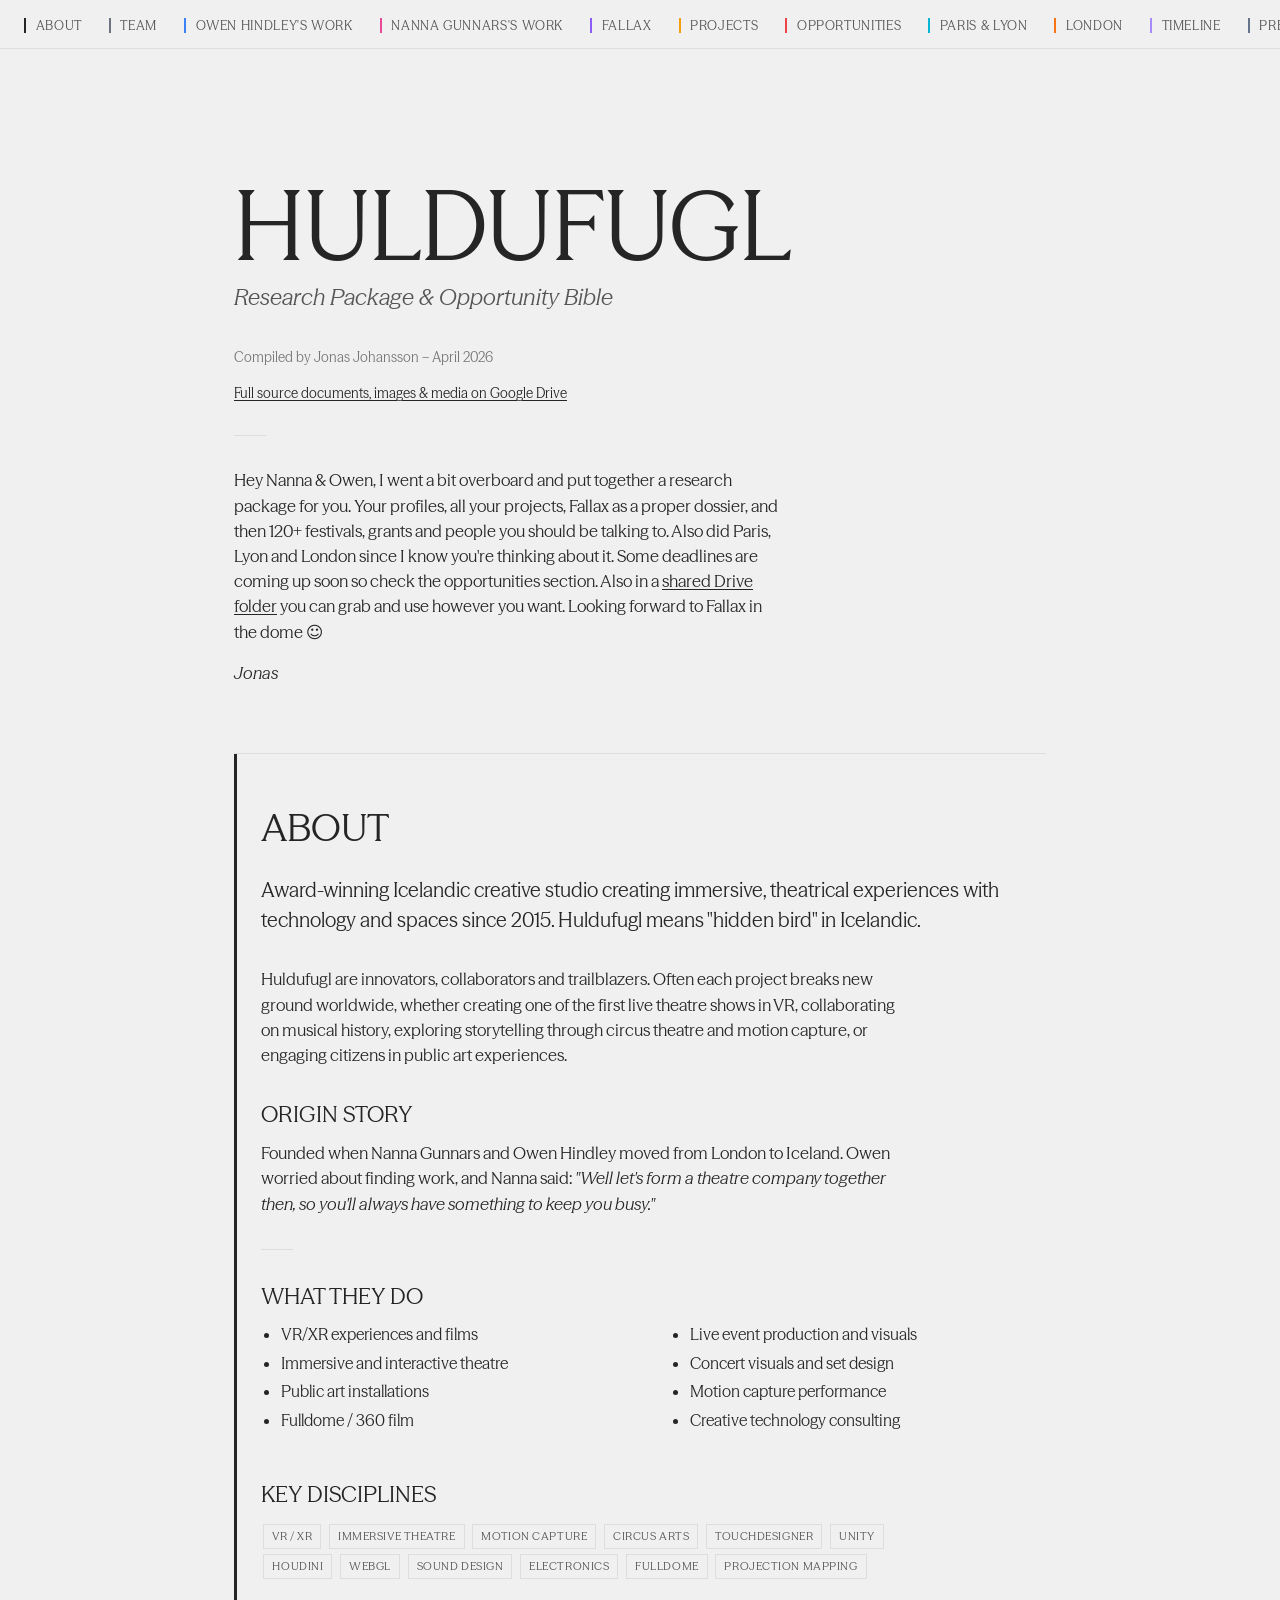
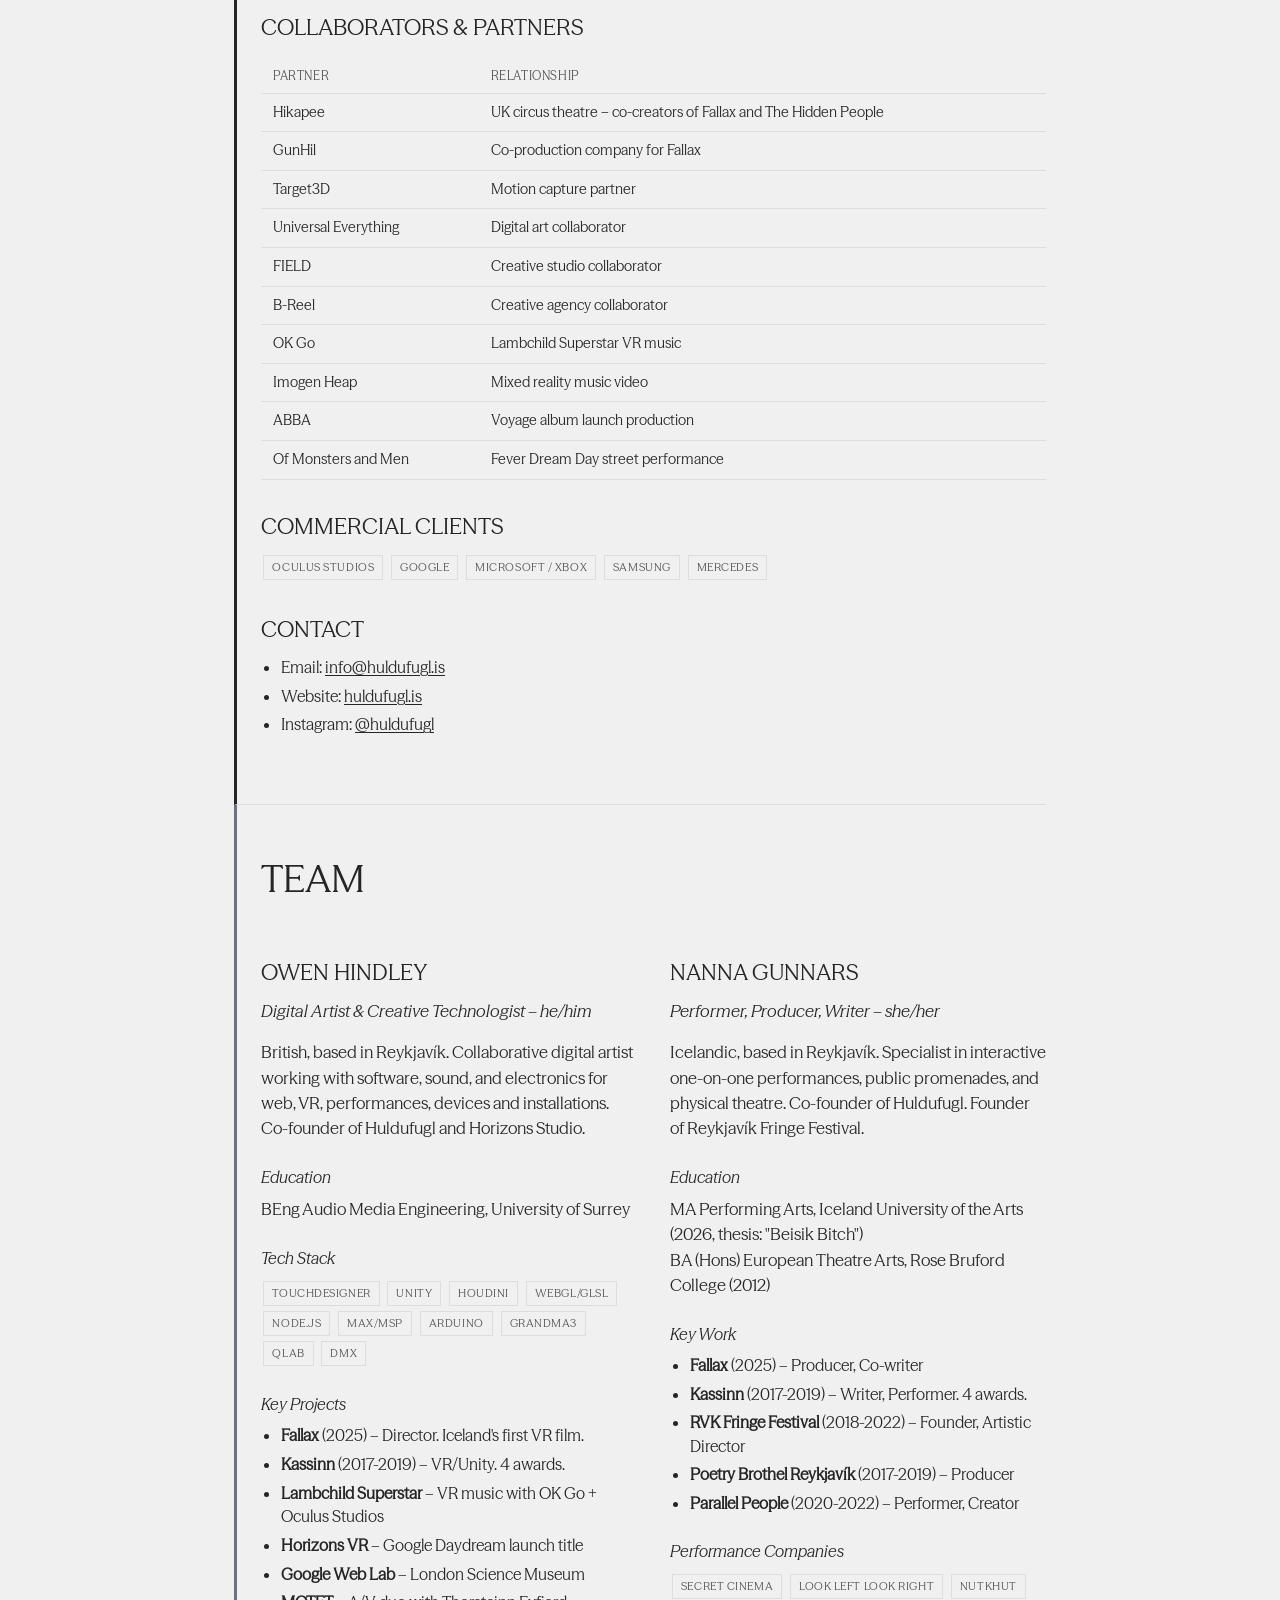
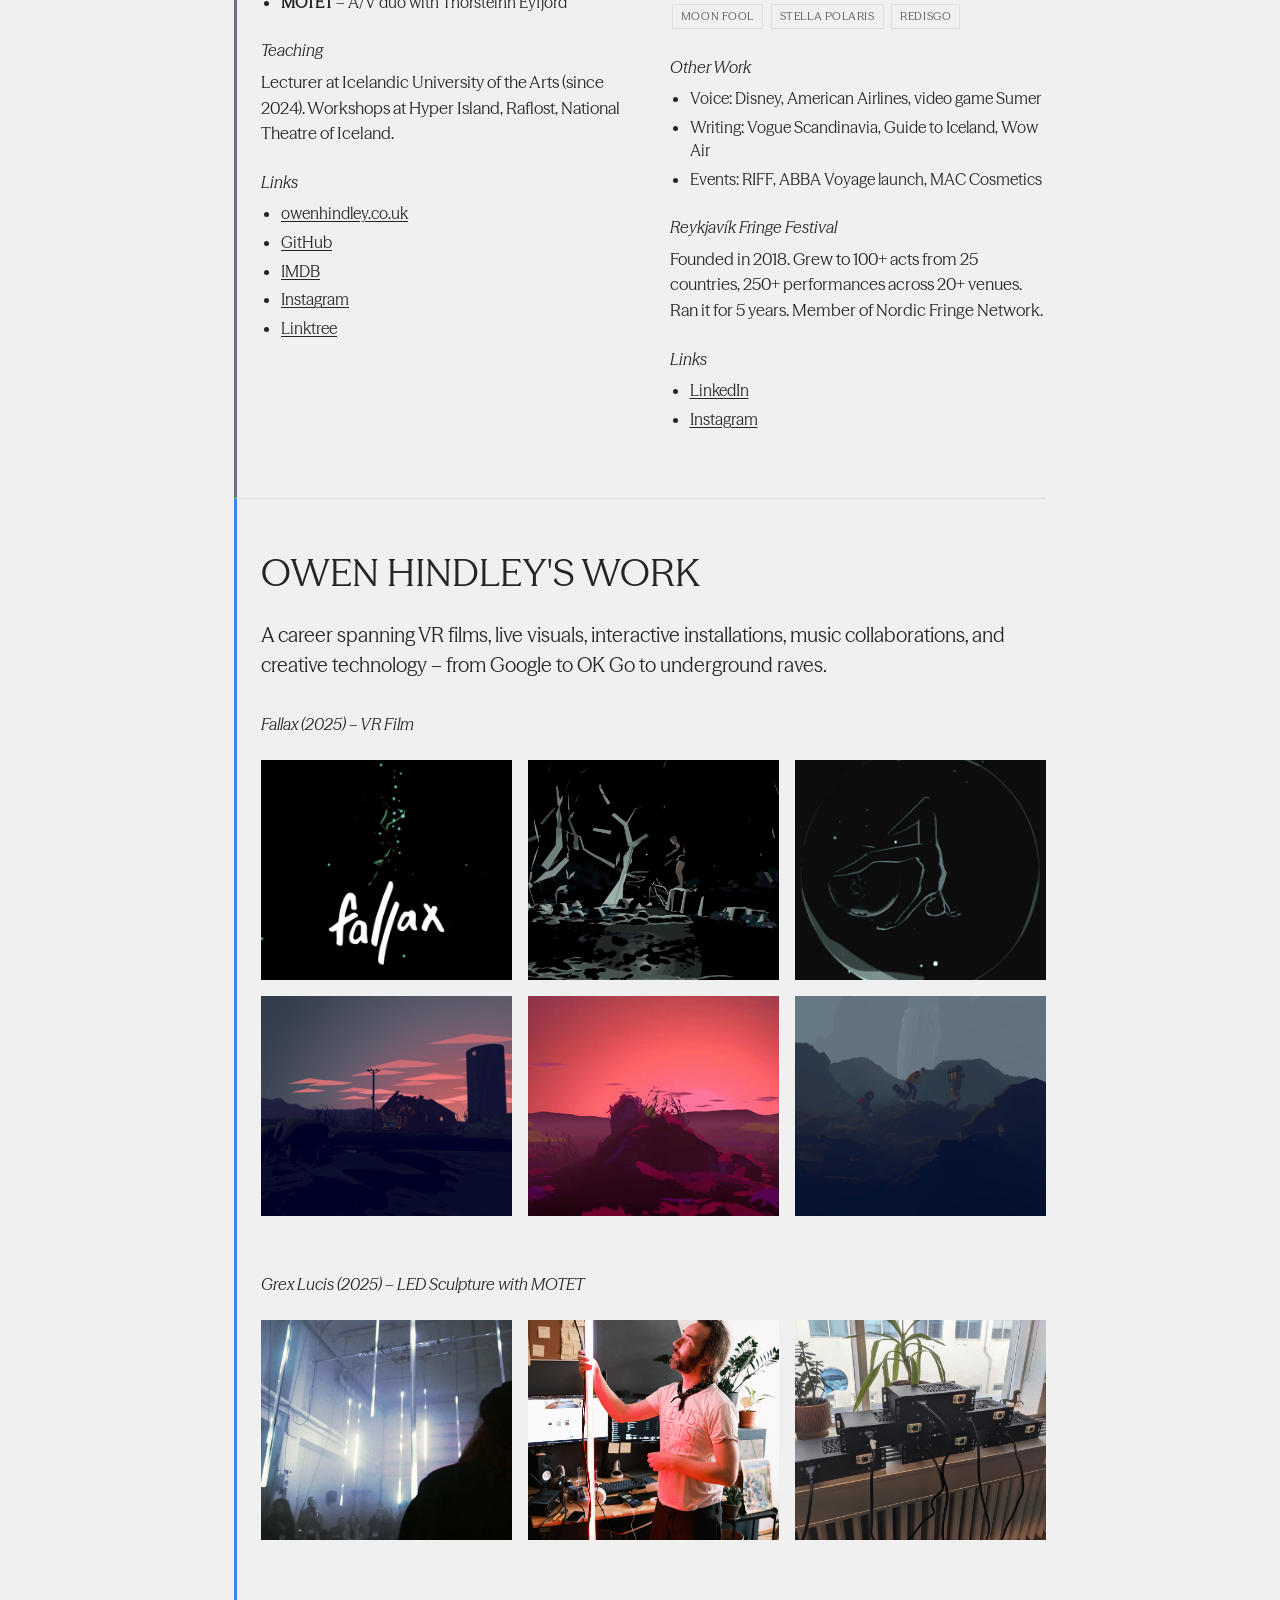
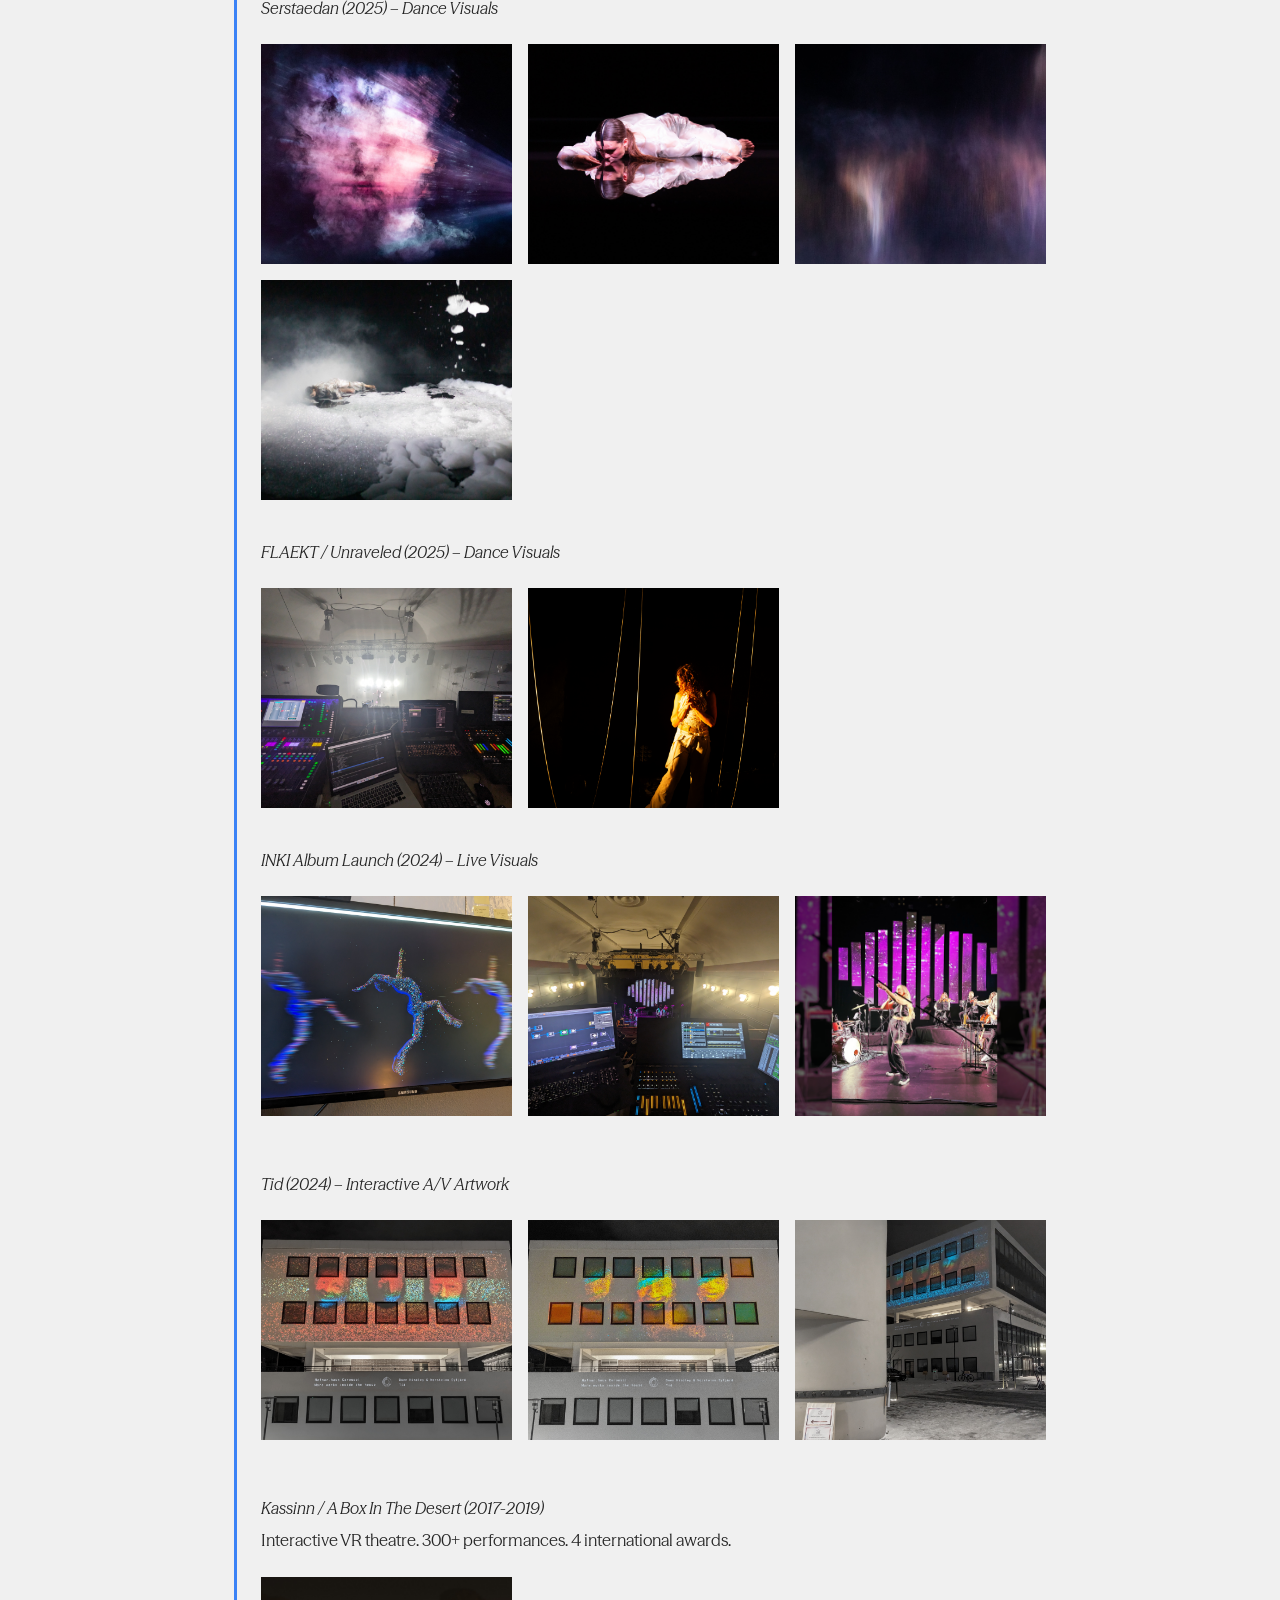
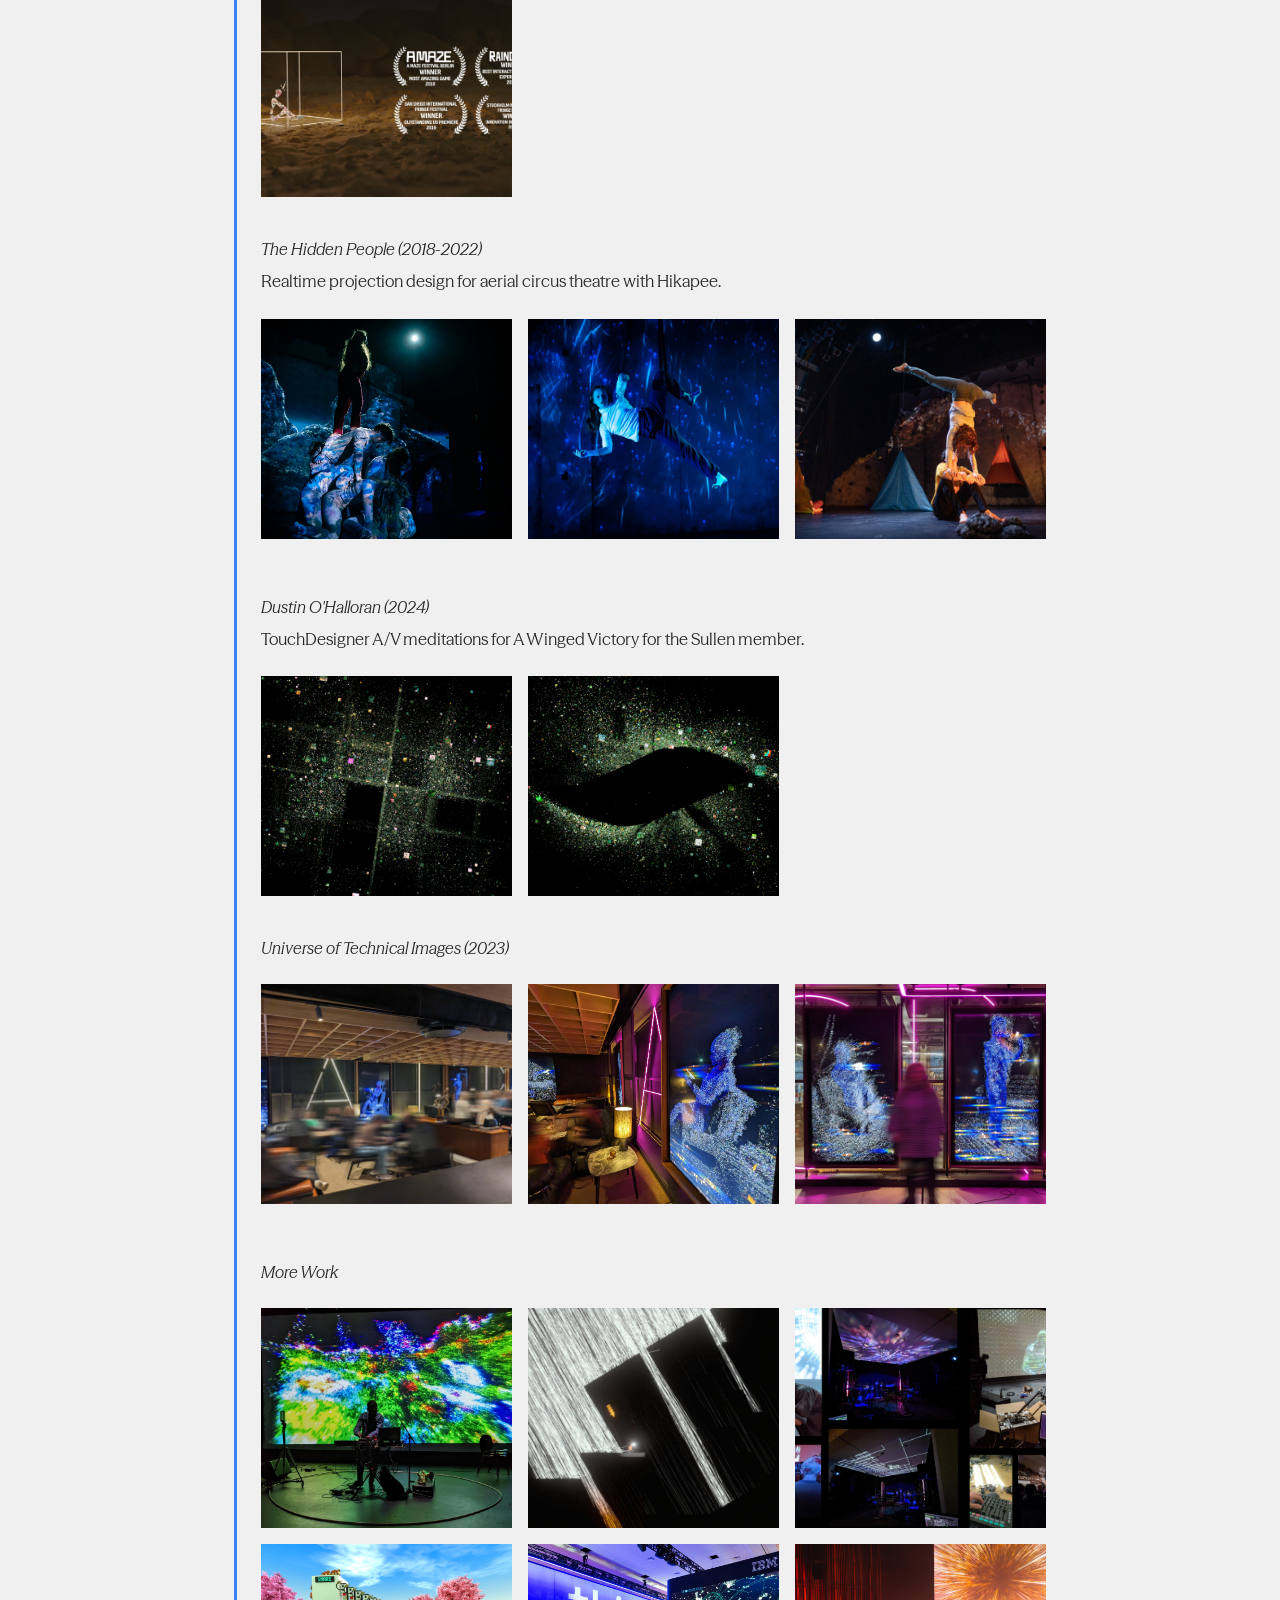
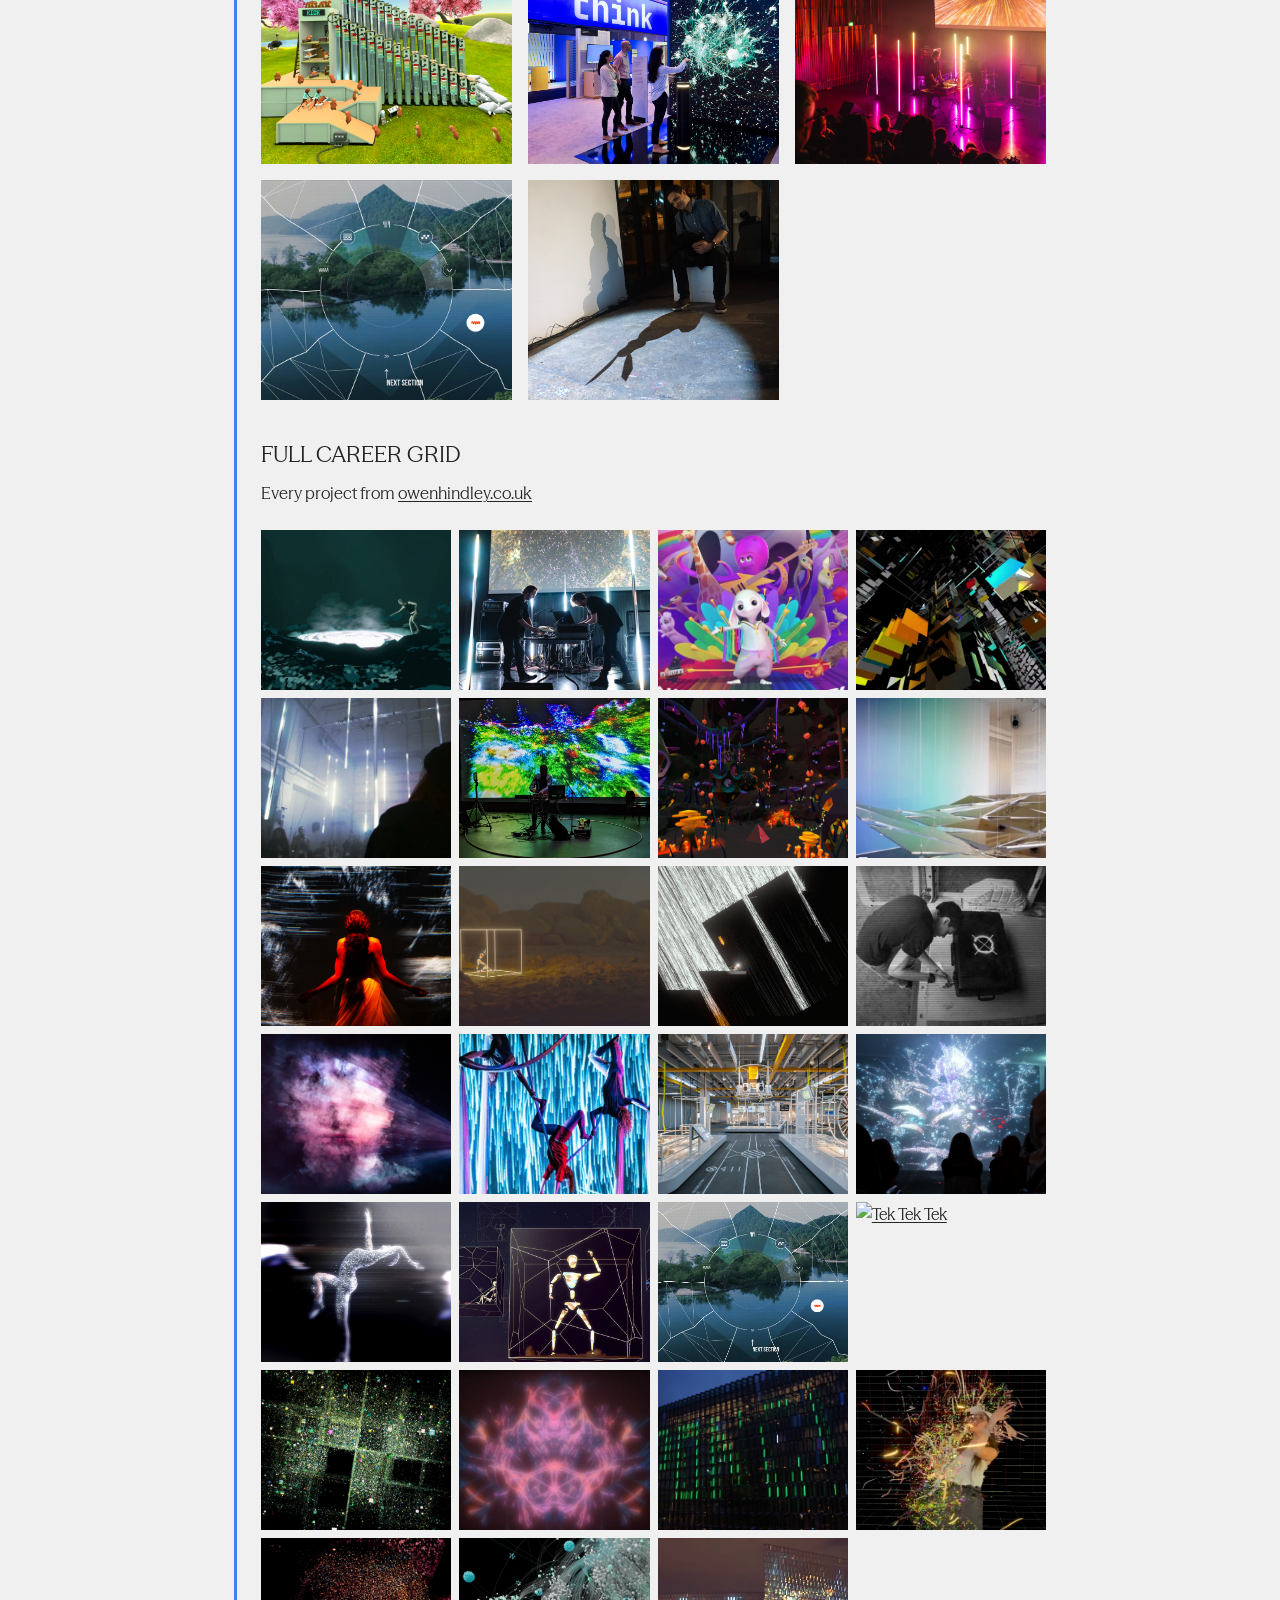
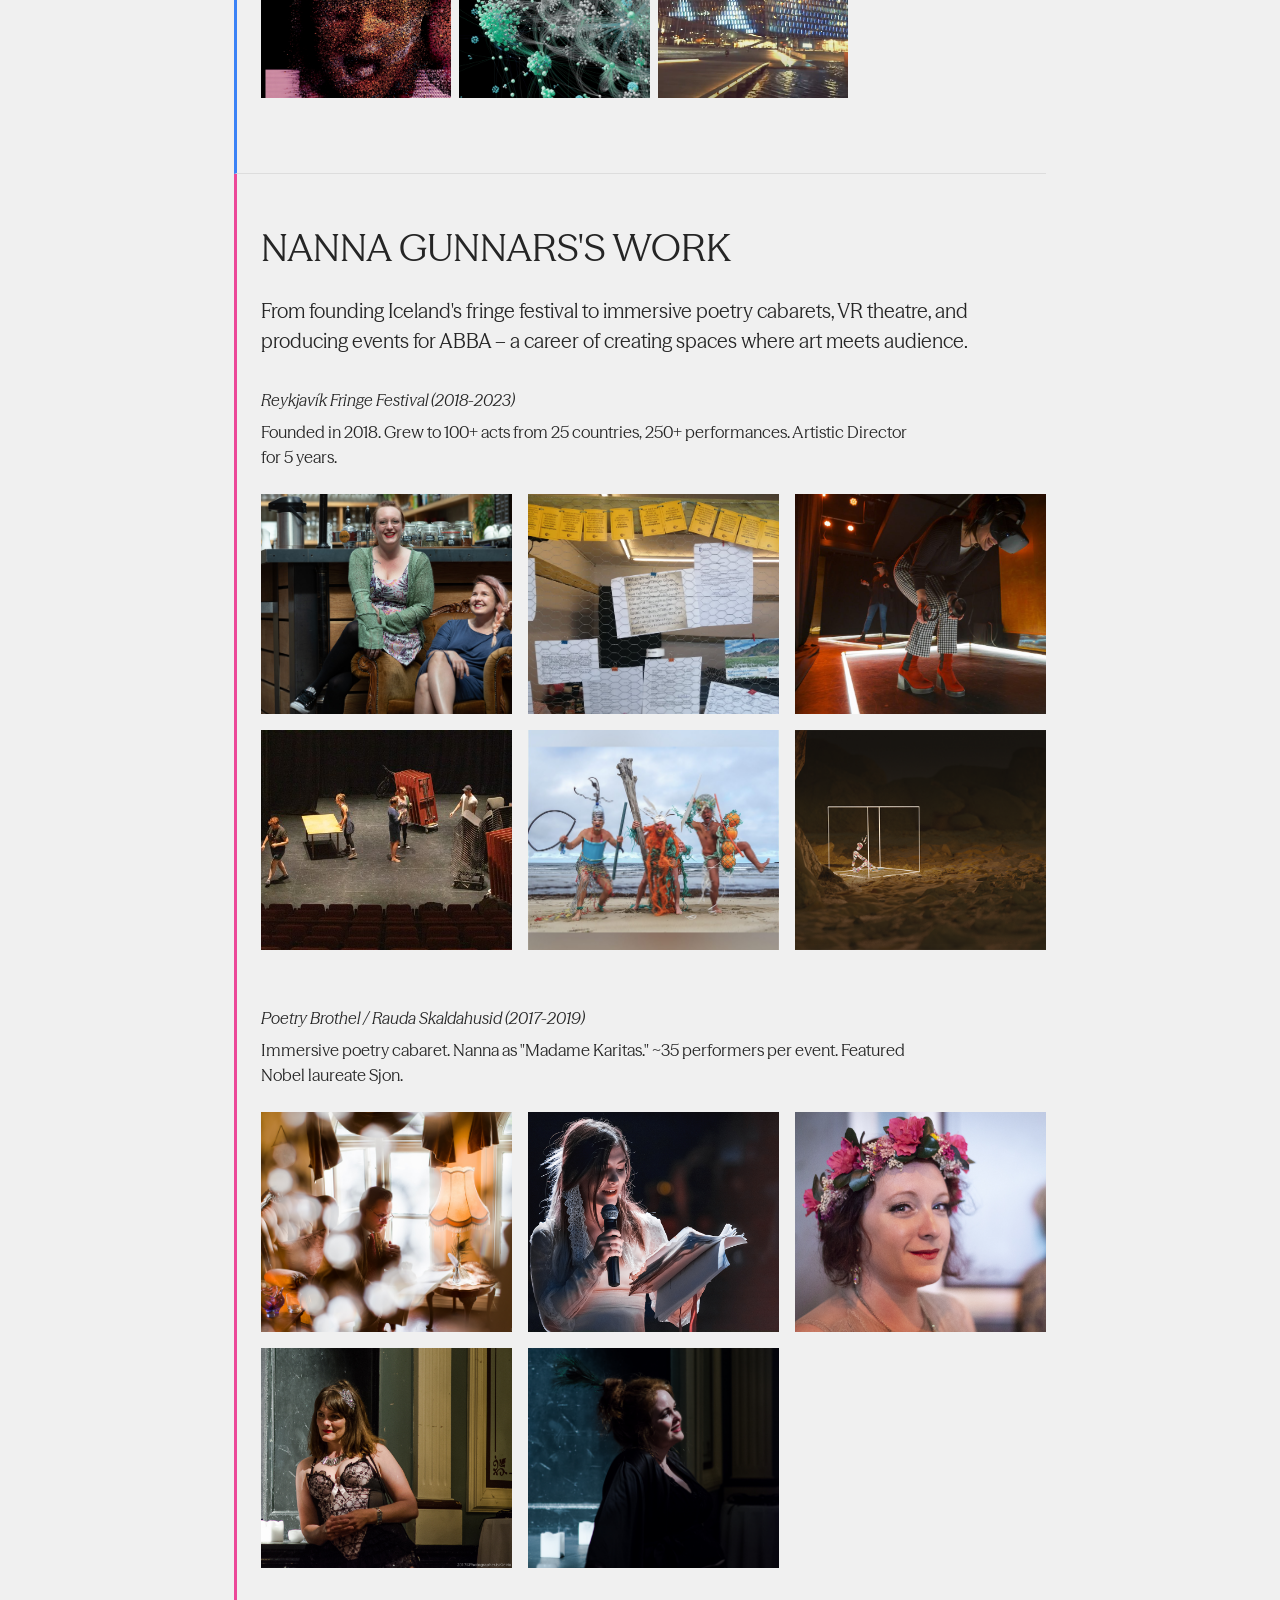
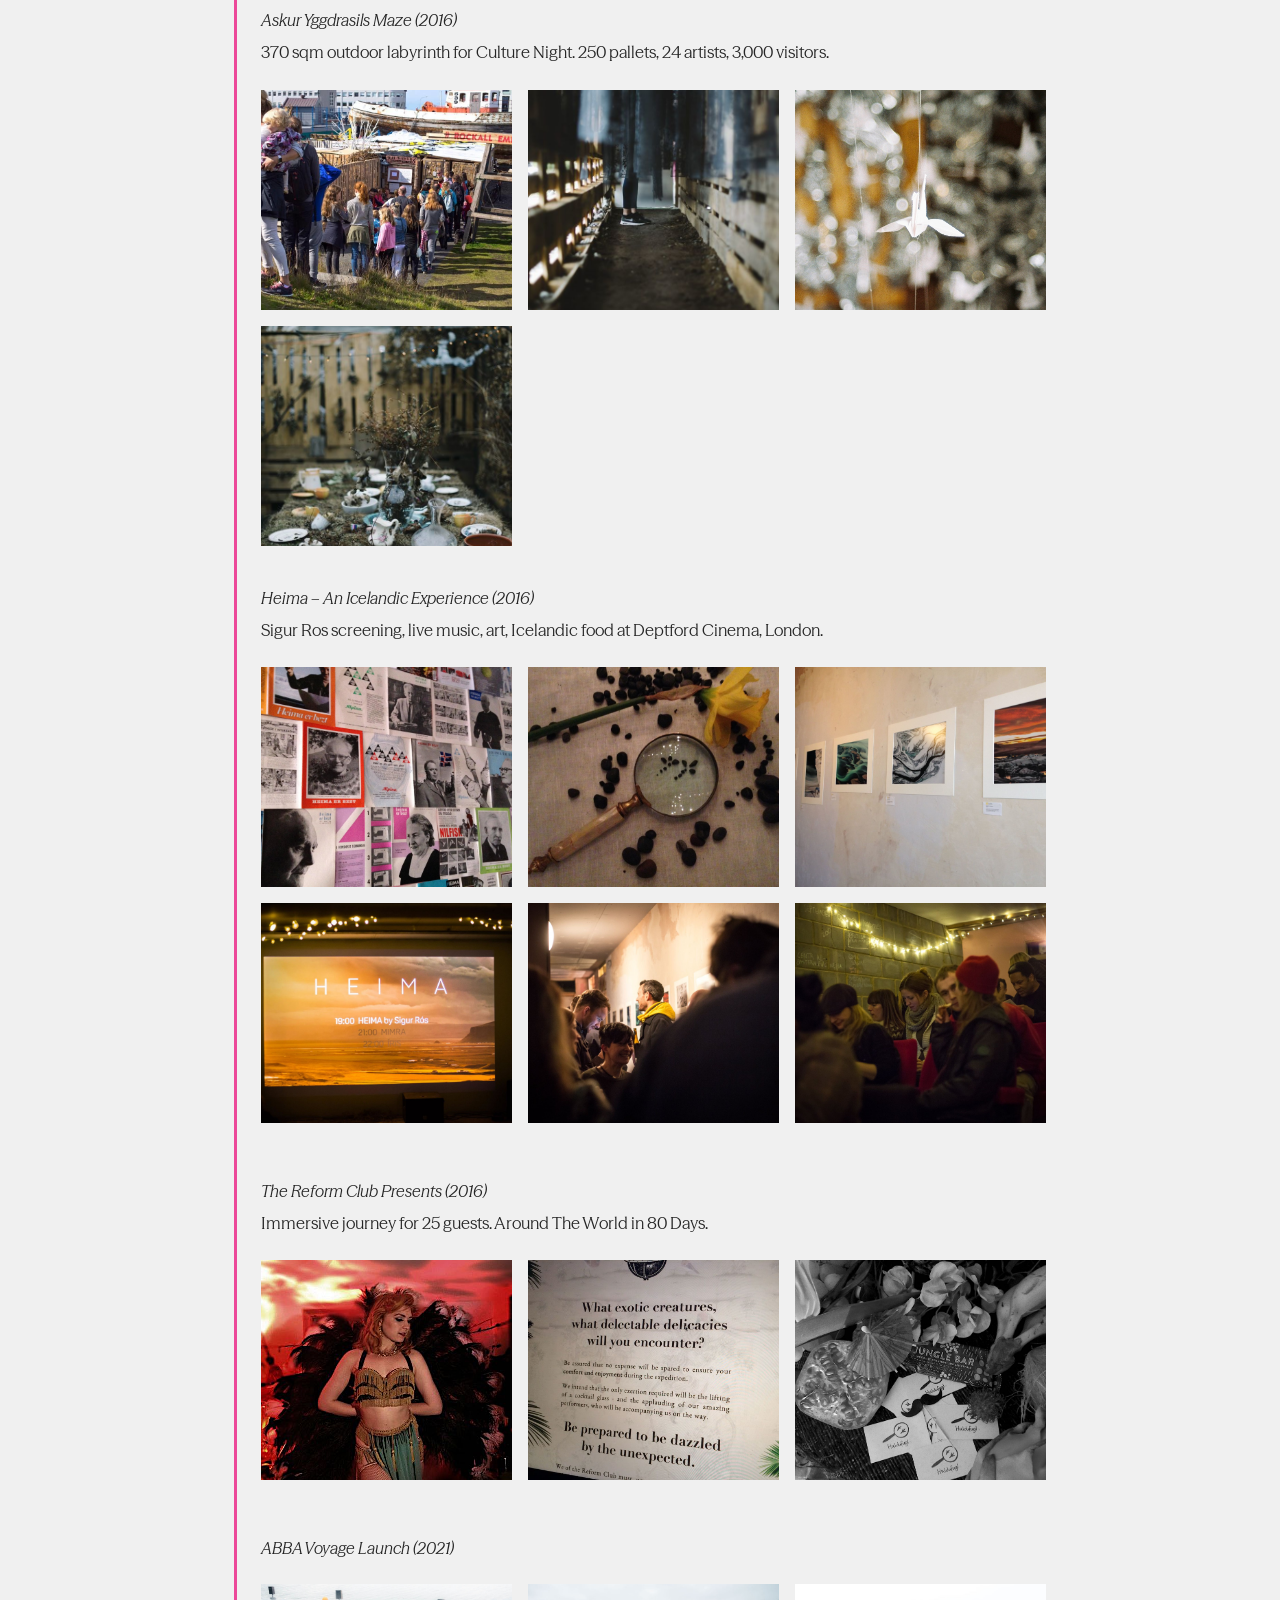
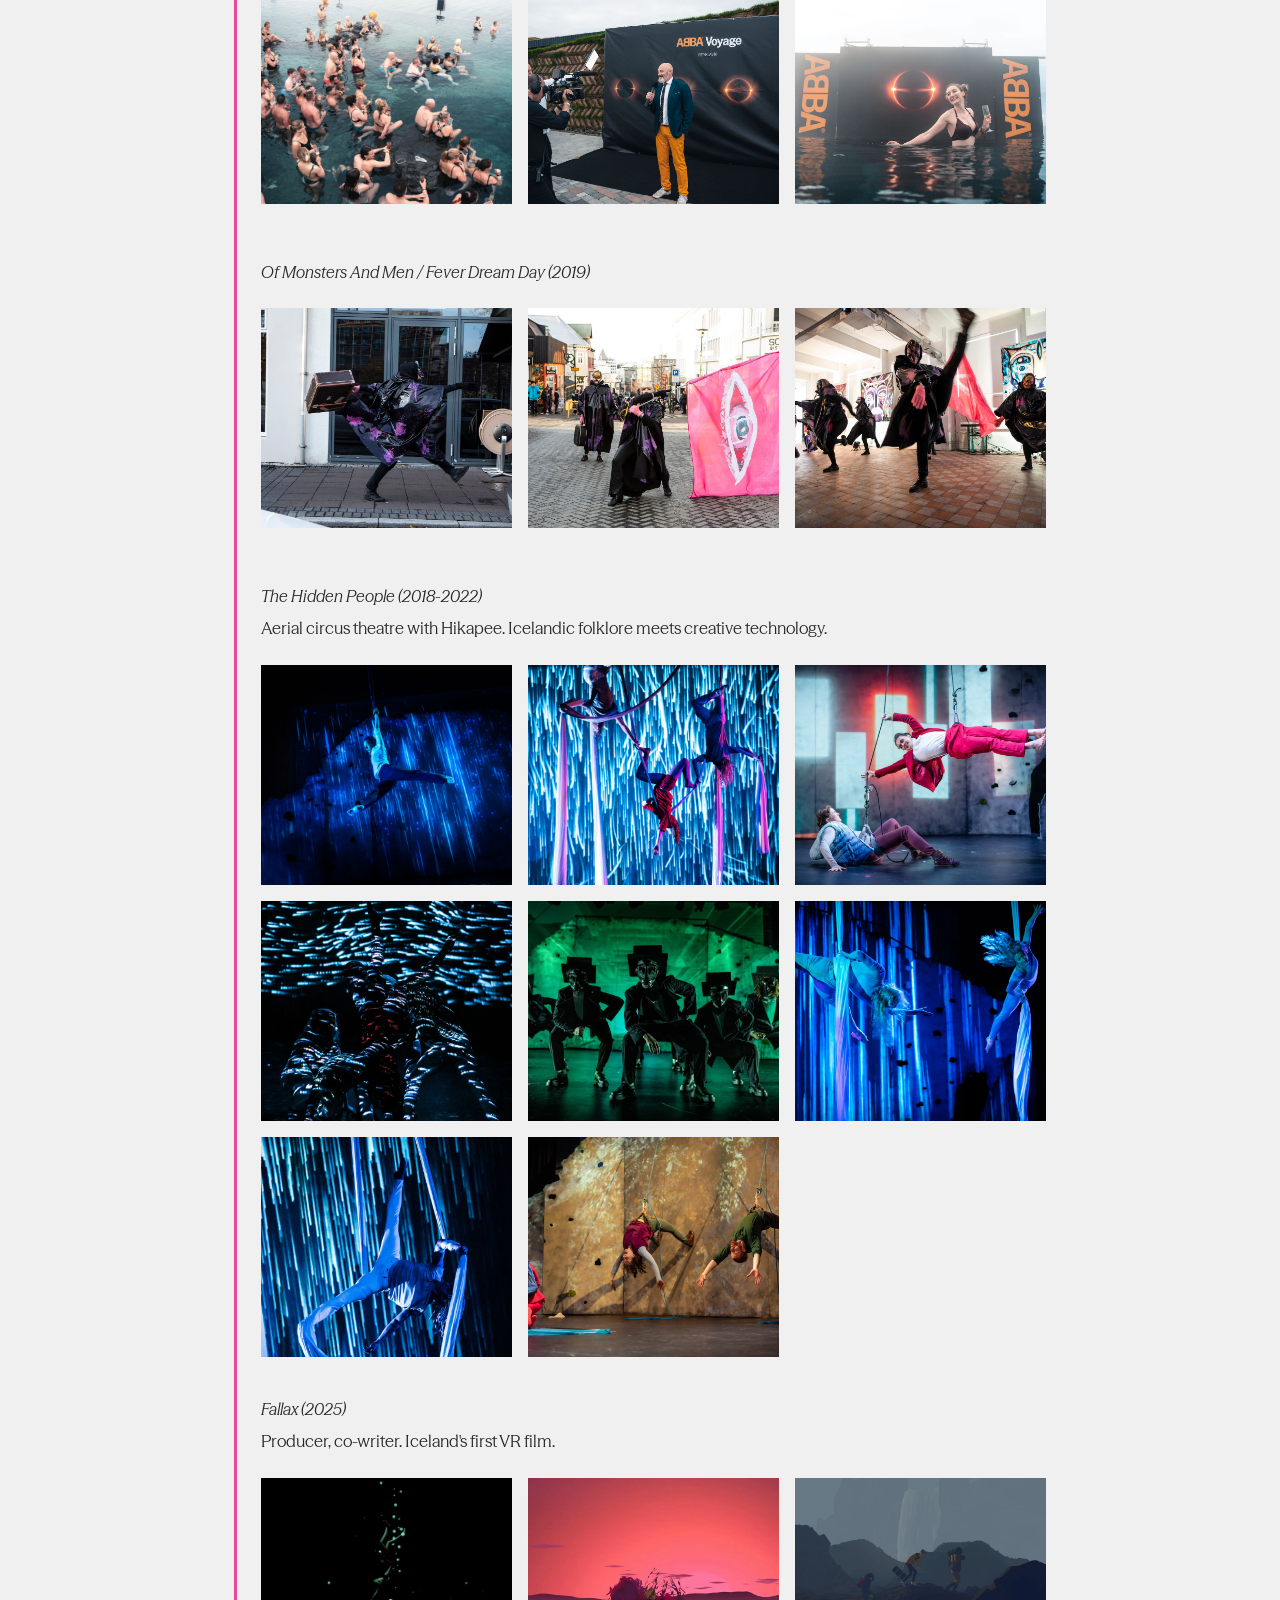
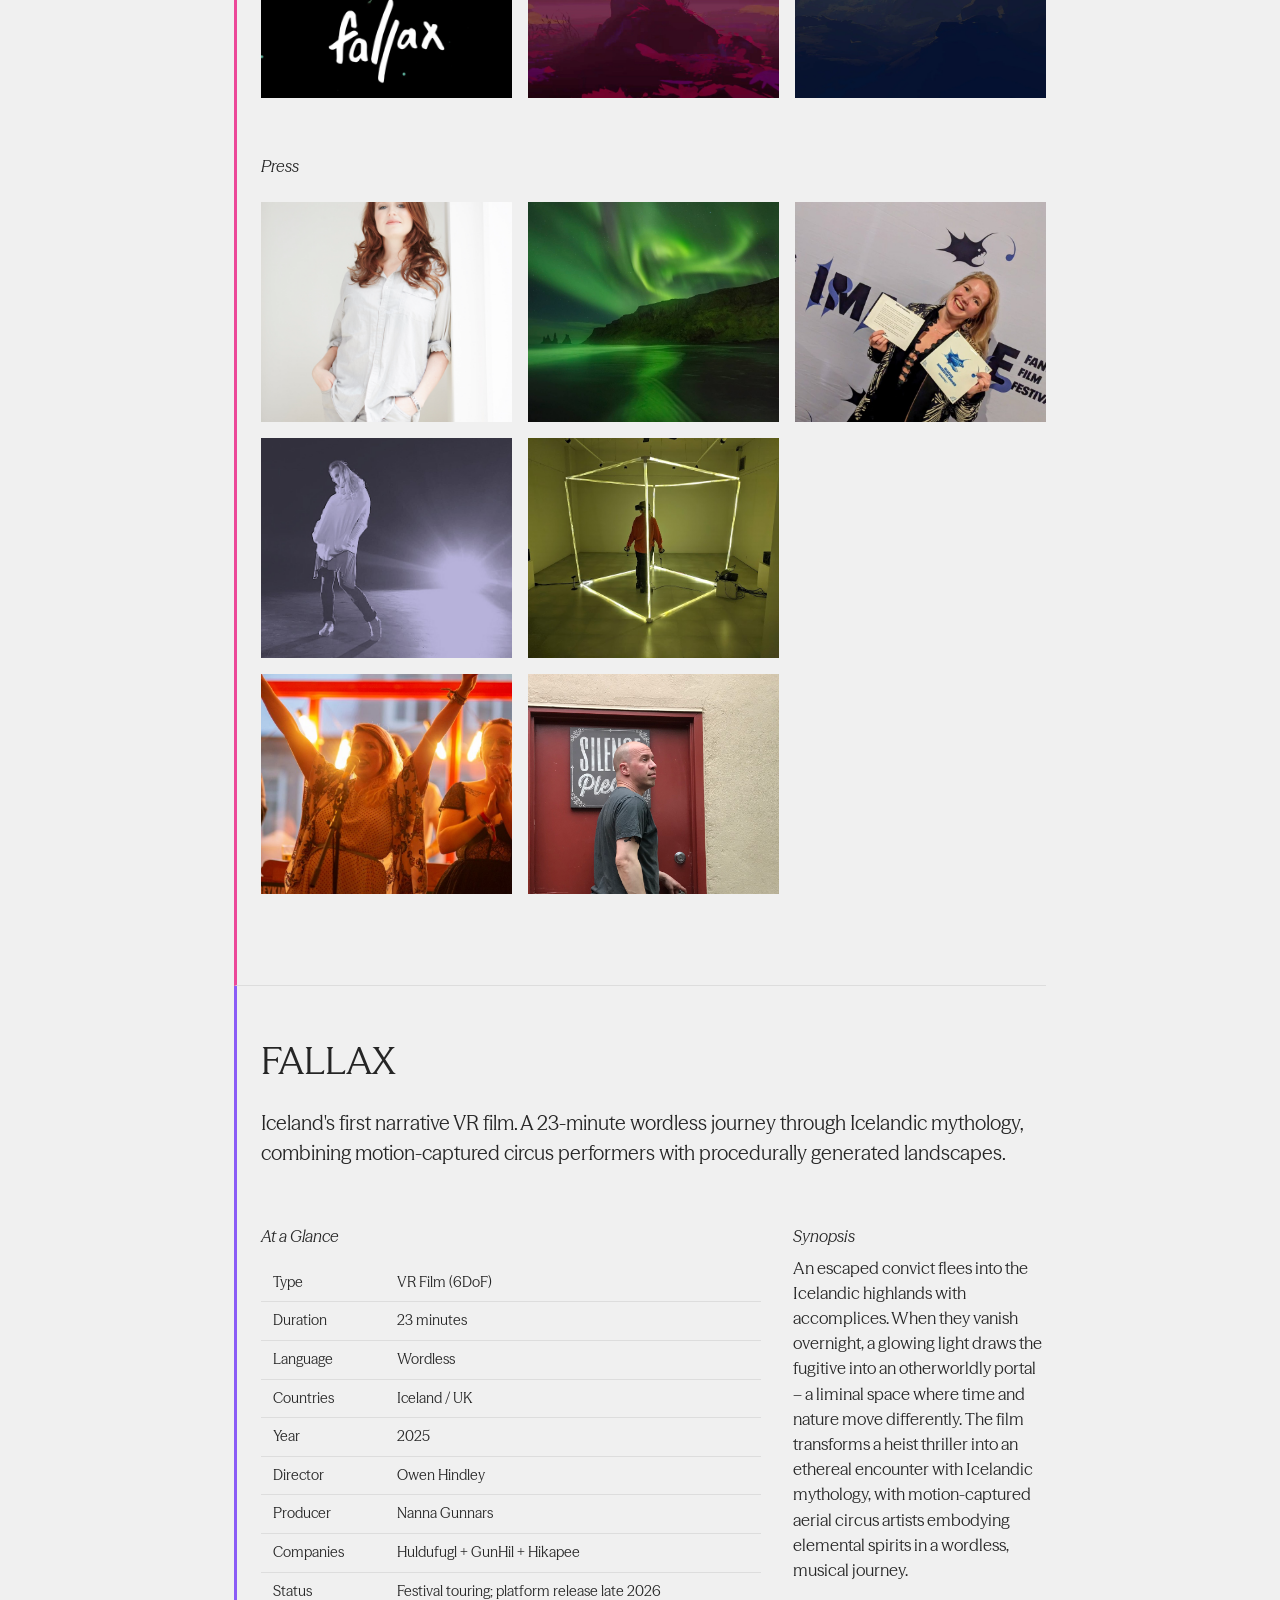
==== commit de4f32ae: "Use full names: Owen Hindley, Nanna Gunnars" ====
--- a/index.html
+++ b/index.html
@@ -13,8 +13,8 @@
 <nav>
   <a href="#about">About</a>
   <a href="#team">Team</a>
-  <a href="#owen-portfolio">Owen's Work</a>
-  <a href="#nanna-portfolio">Nanna's Work</a>
+  <a href="#owen-portfolio">Owen Hindley's Work</a>
+  <a href="#nanna-portfolio">Nanna Gunnars's Work</a>
   <a href="#fallax">Fallax</a>
   <a href="#projects">Projects</a>
   <a href="#opportunities">Opportunities</a>
@@ -225,7 +225,7 @@
 
 <!-- OWEN PORTFOLIO -->
 <section id="owen-portfolio">
-  <h2>Owen's Work</h2>
+  <h2>Owen Hindley's Work</h2>
   <p class="intro">A career spanning VR films, live visuals, interactive installations, music collaborations, and creative technology – from Google to OK Go to underground raves.</p>
 
   <div class="gallery-section">
@@ -370,7 +370,7 @@
 
 <!-- NANNA PORTFOLIO -->
 <section id="nanna-portfolio">
-  <h2>Nanna's Work</h2>
+  <h2>Nanna Gunnars's Work</h2>
   <p class="intro">From founding Iceland's fringe festival to immersive poetry cabarets, VR theatre, and producing events for ABBA – a career of creating spaces where art meets audience.</p>
 
   <div class="gallery-section">
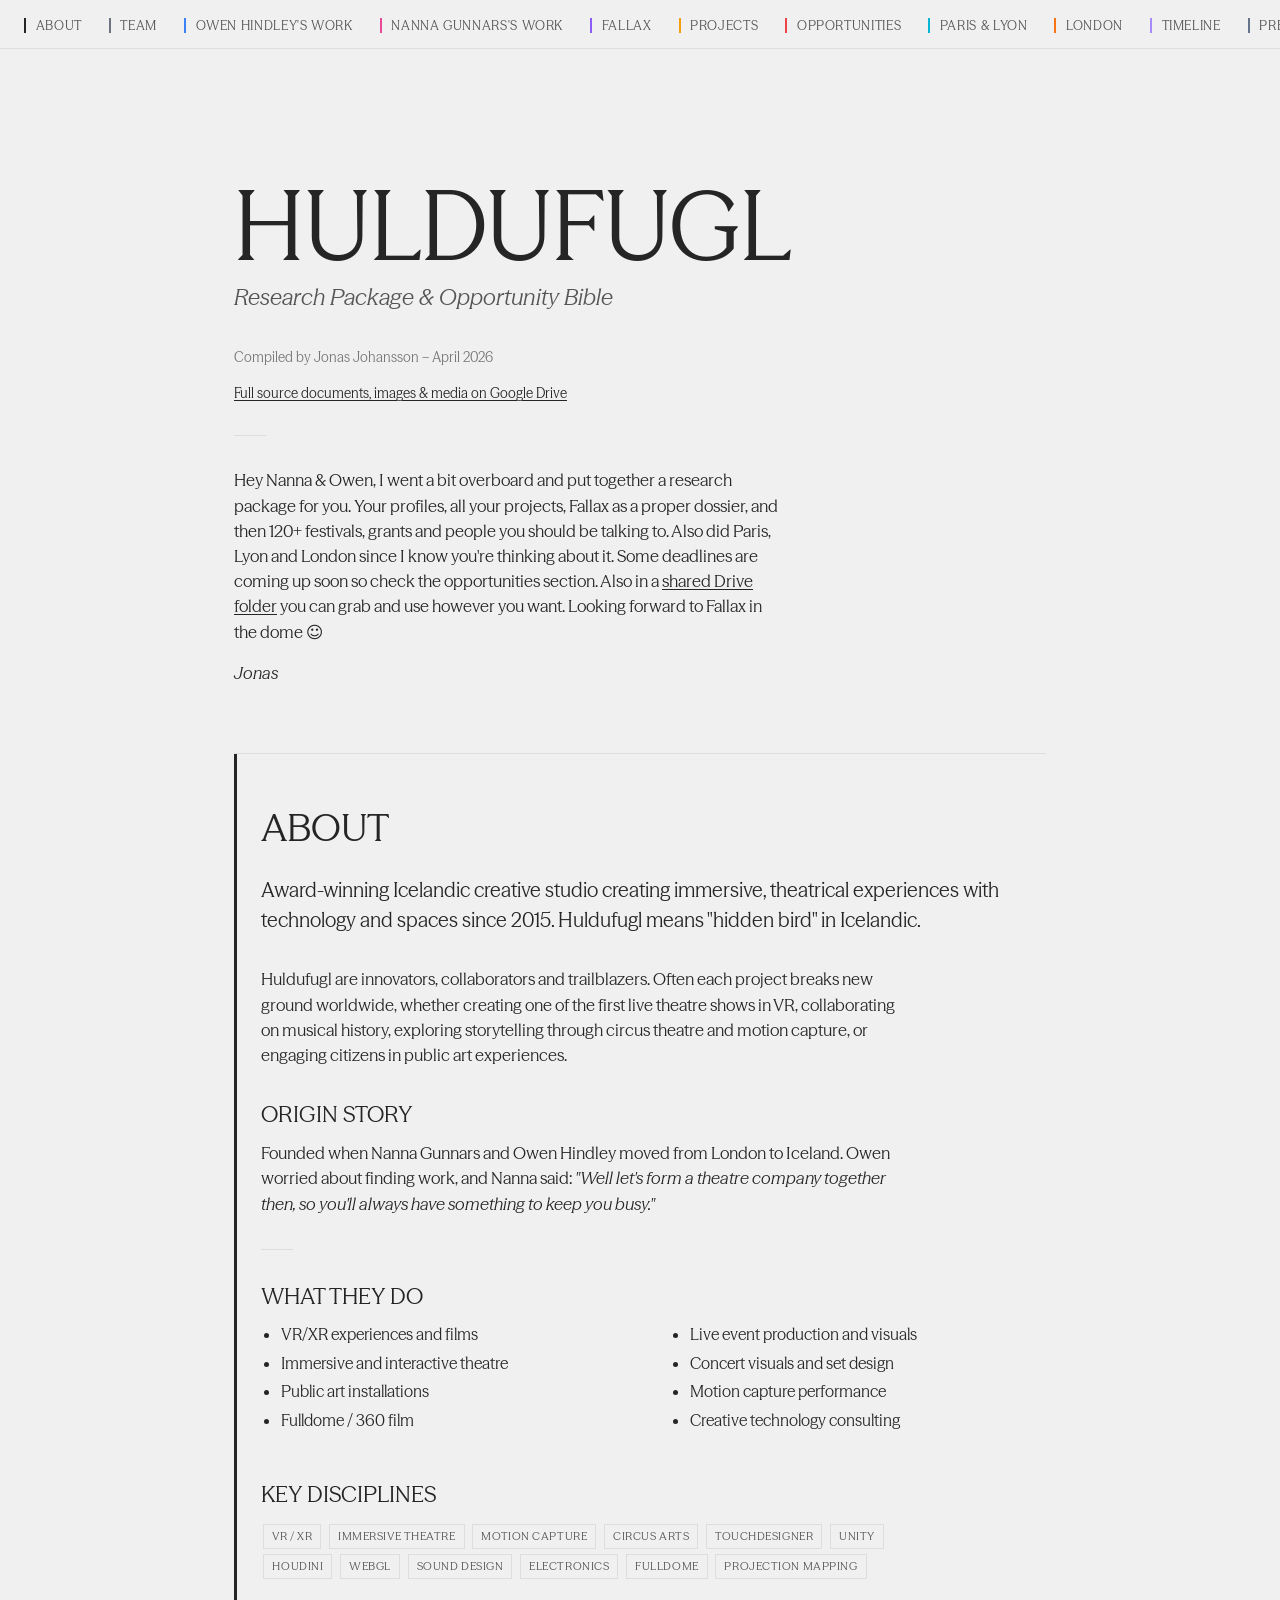
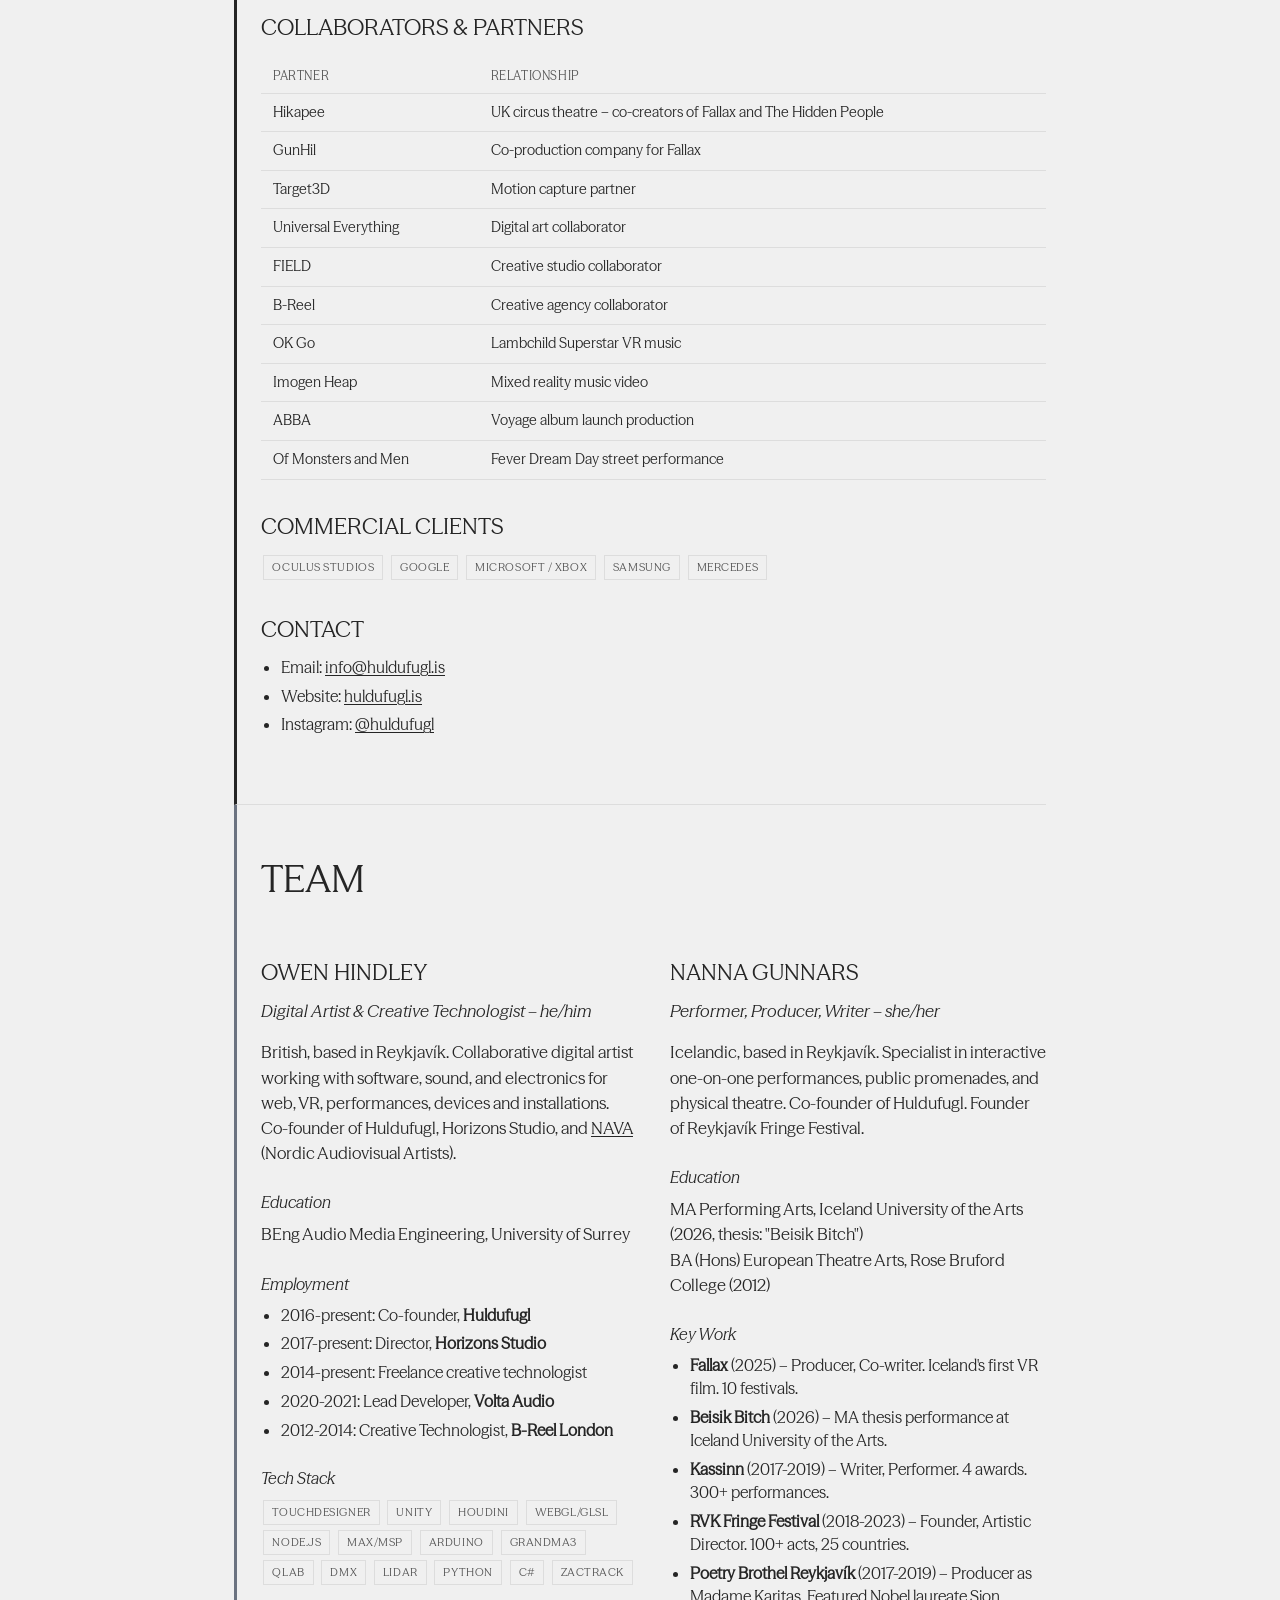
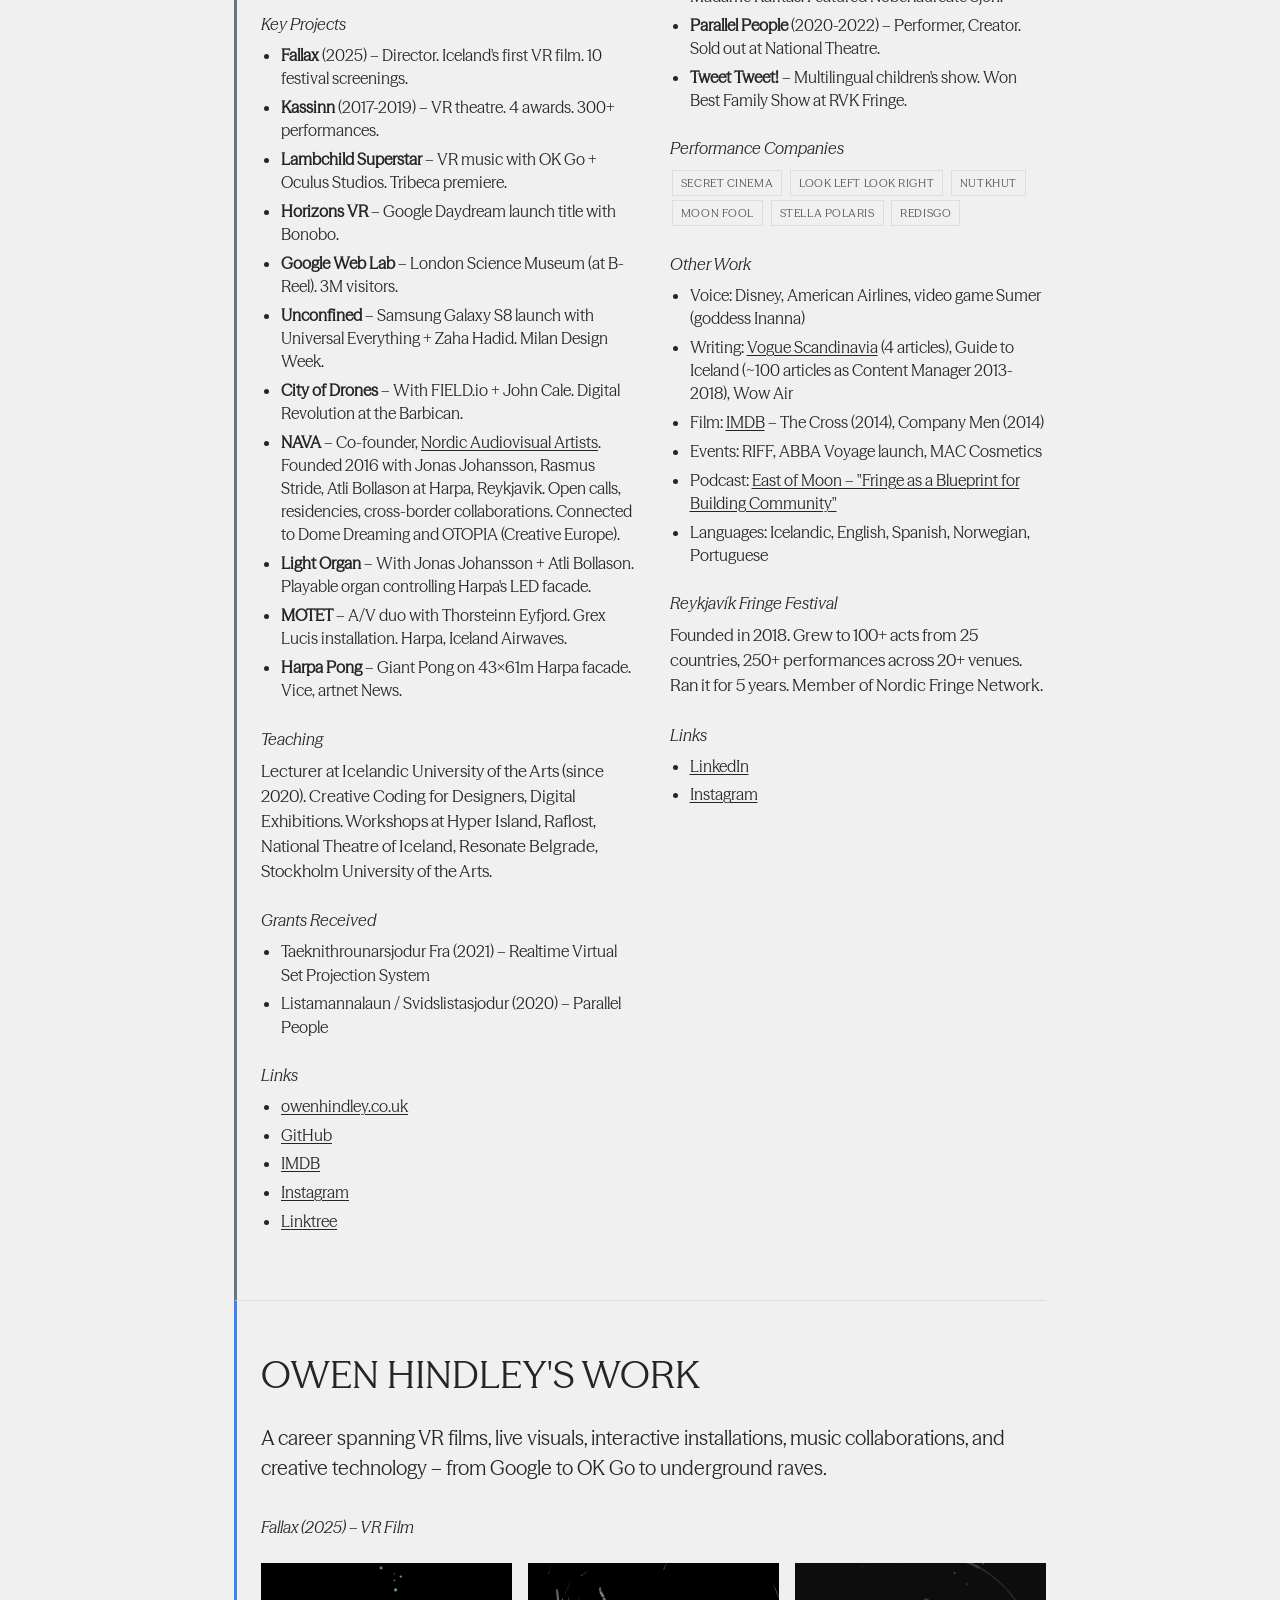
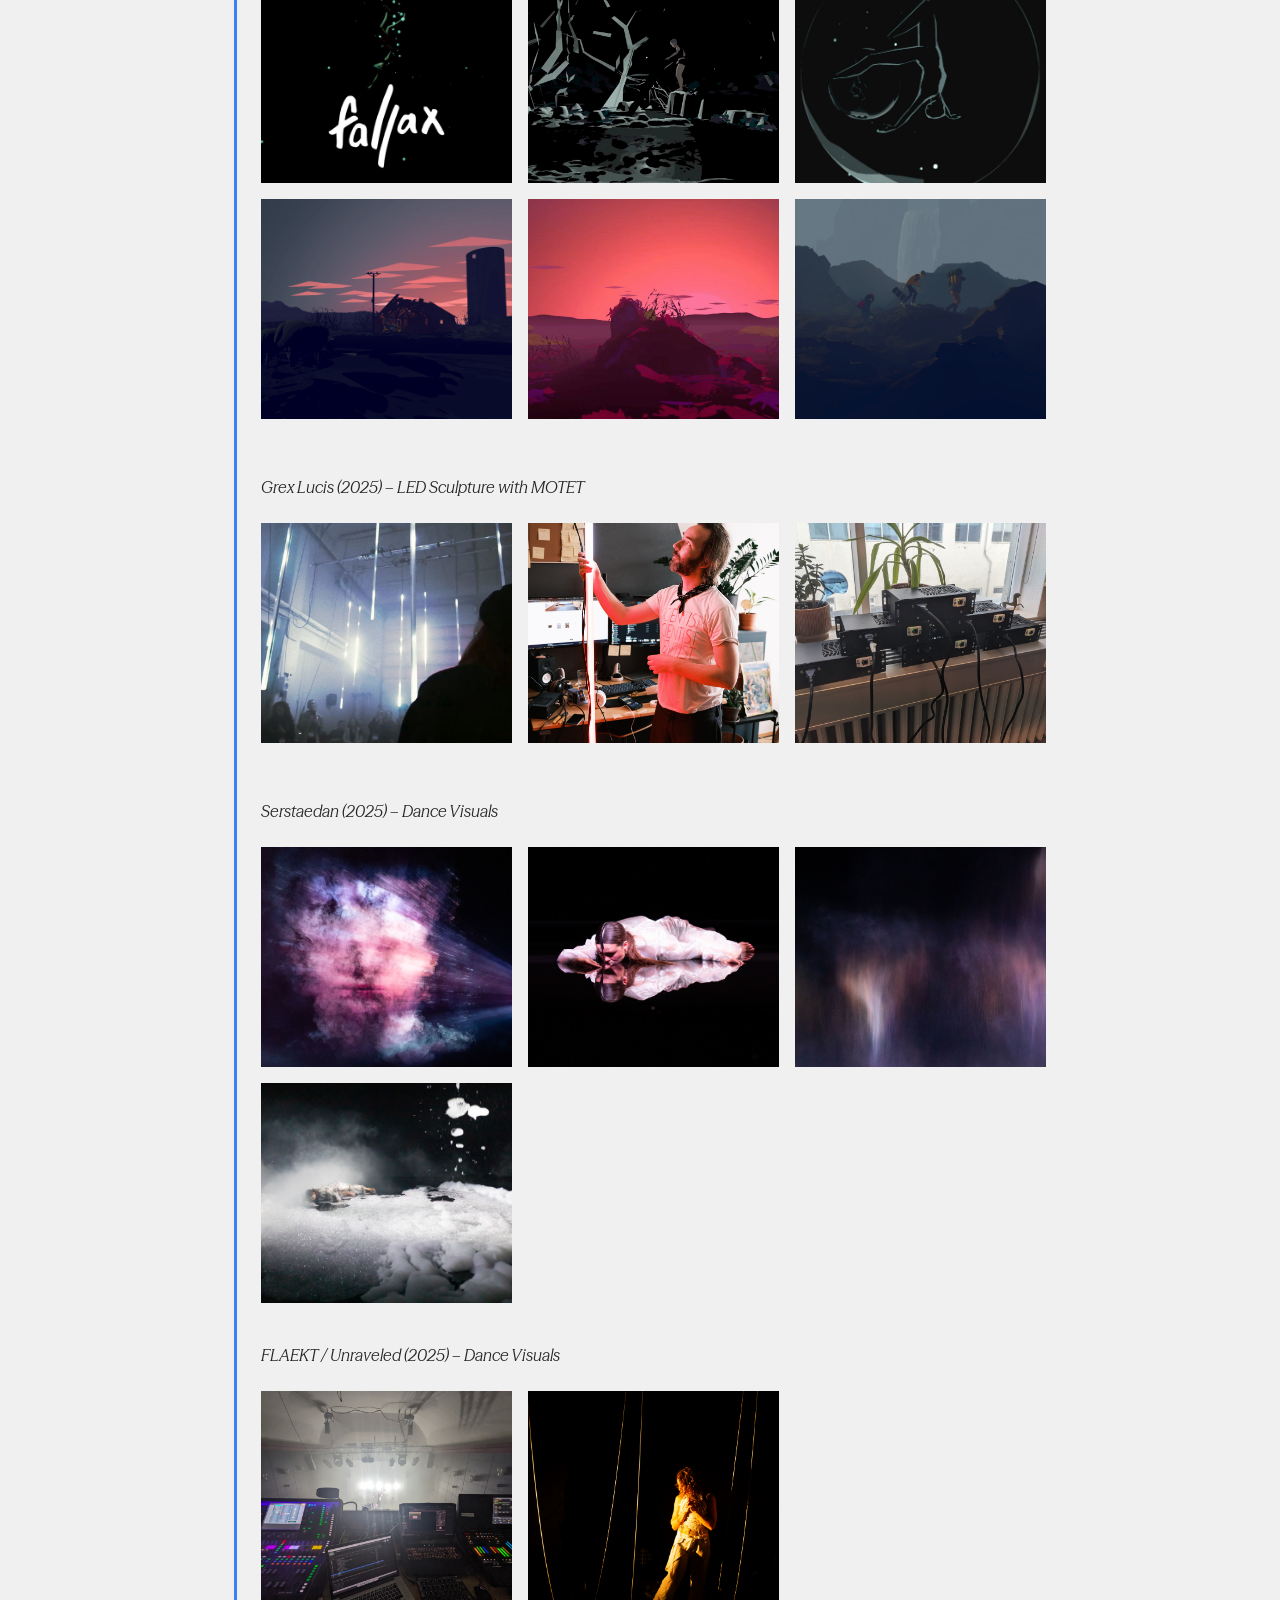
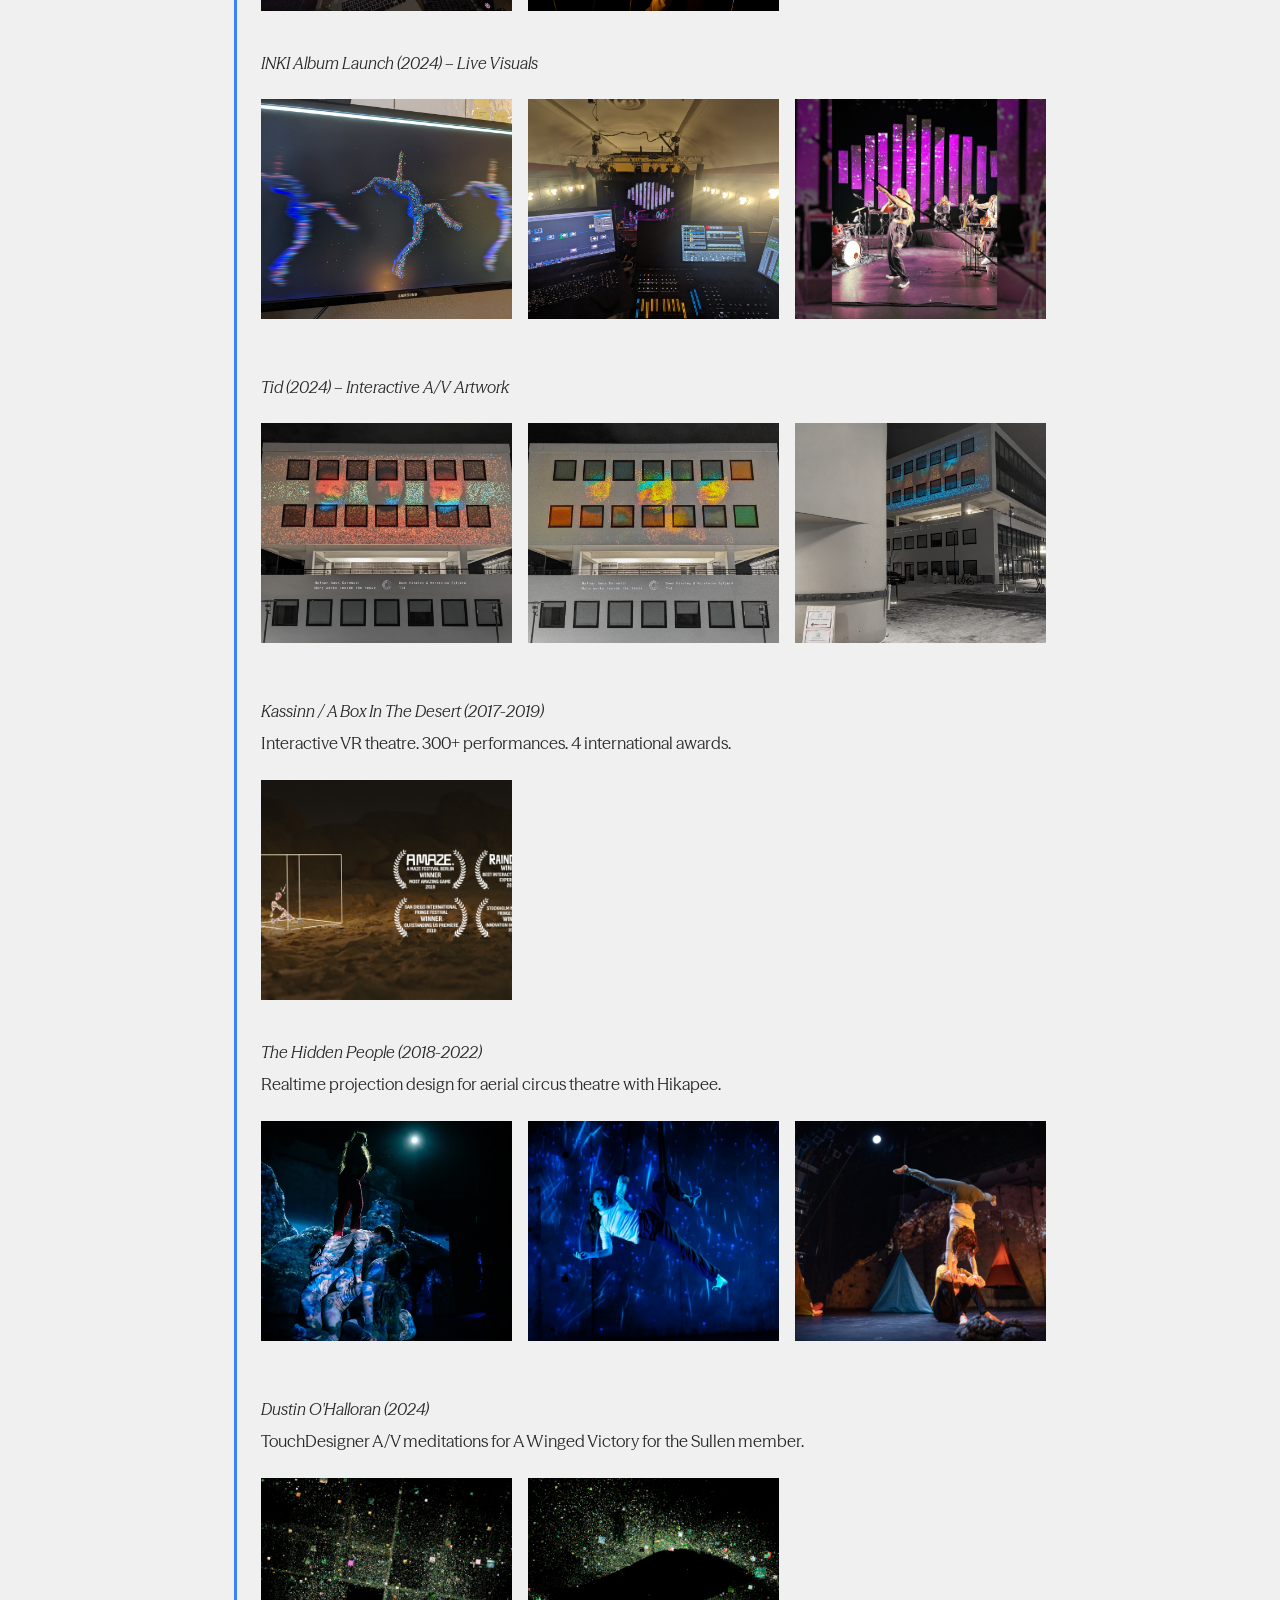
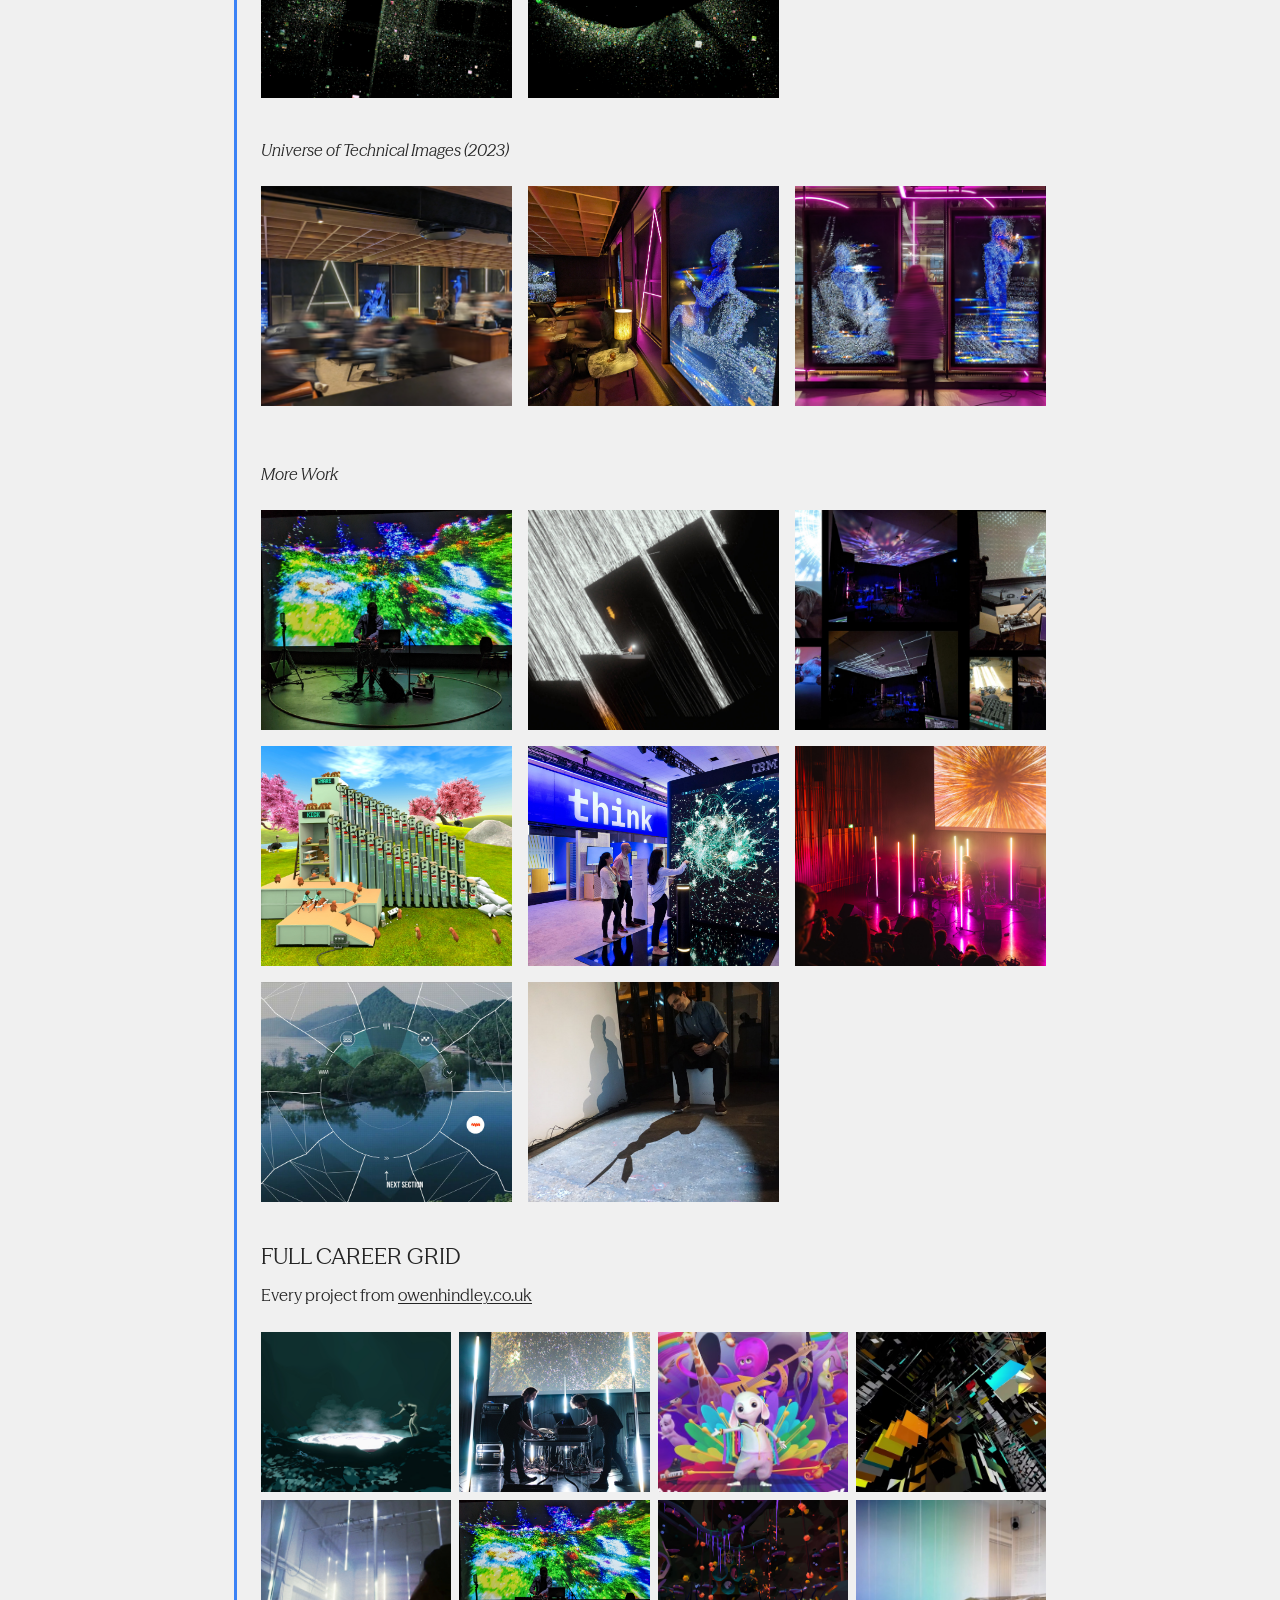
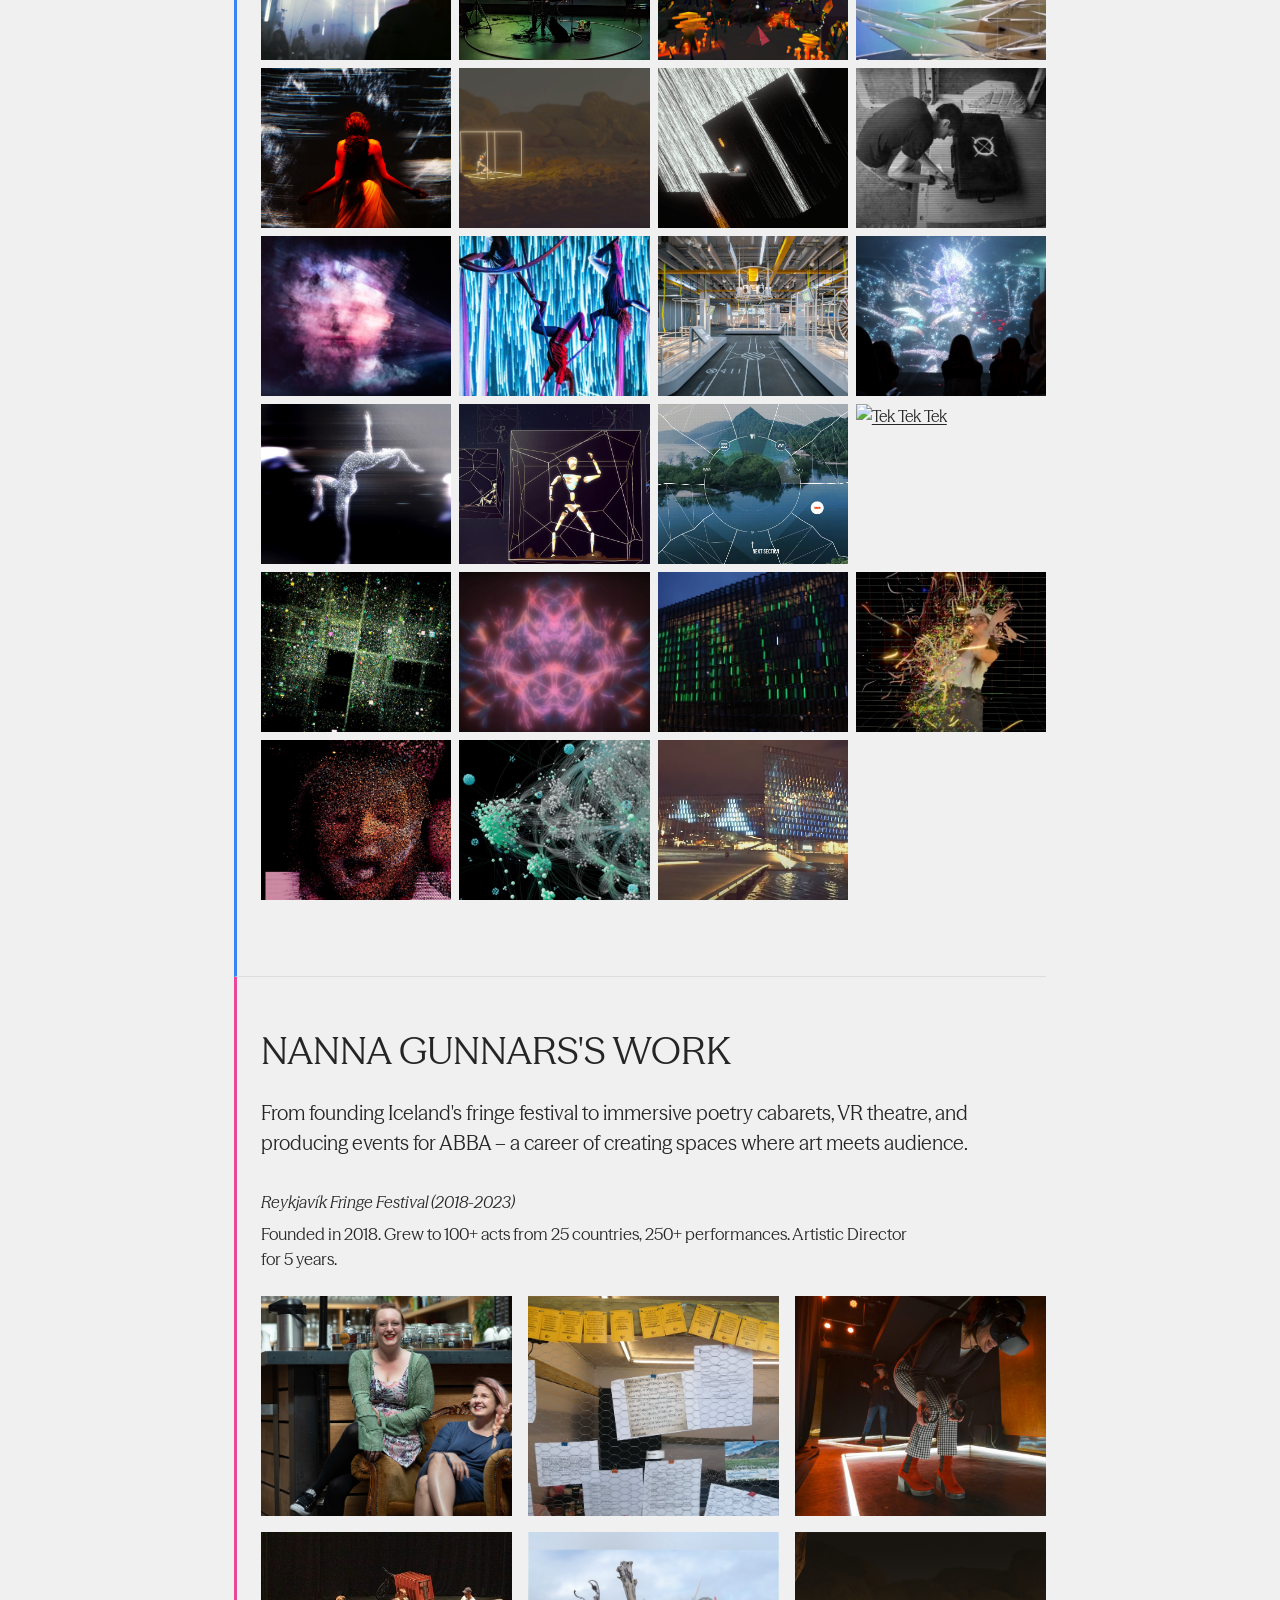
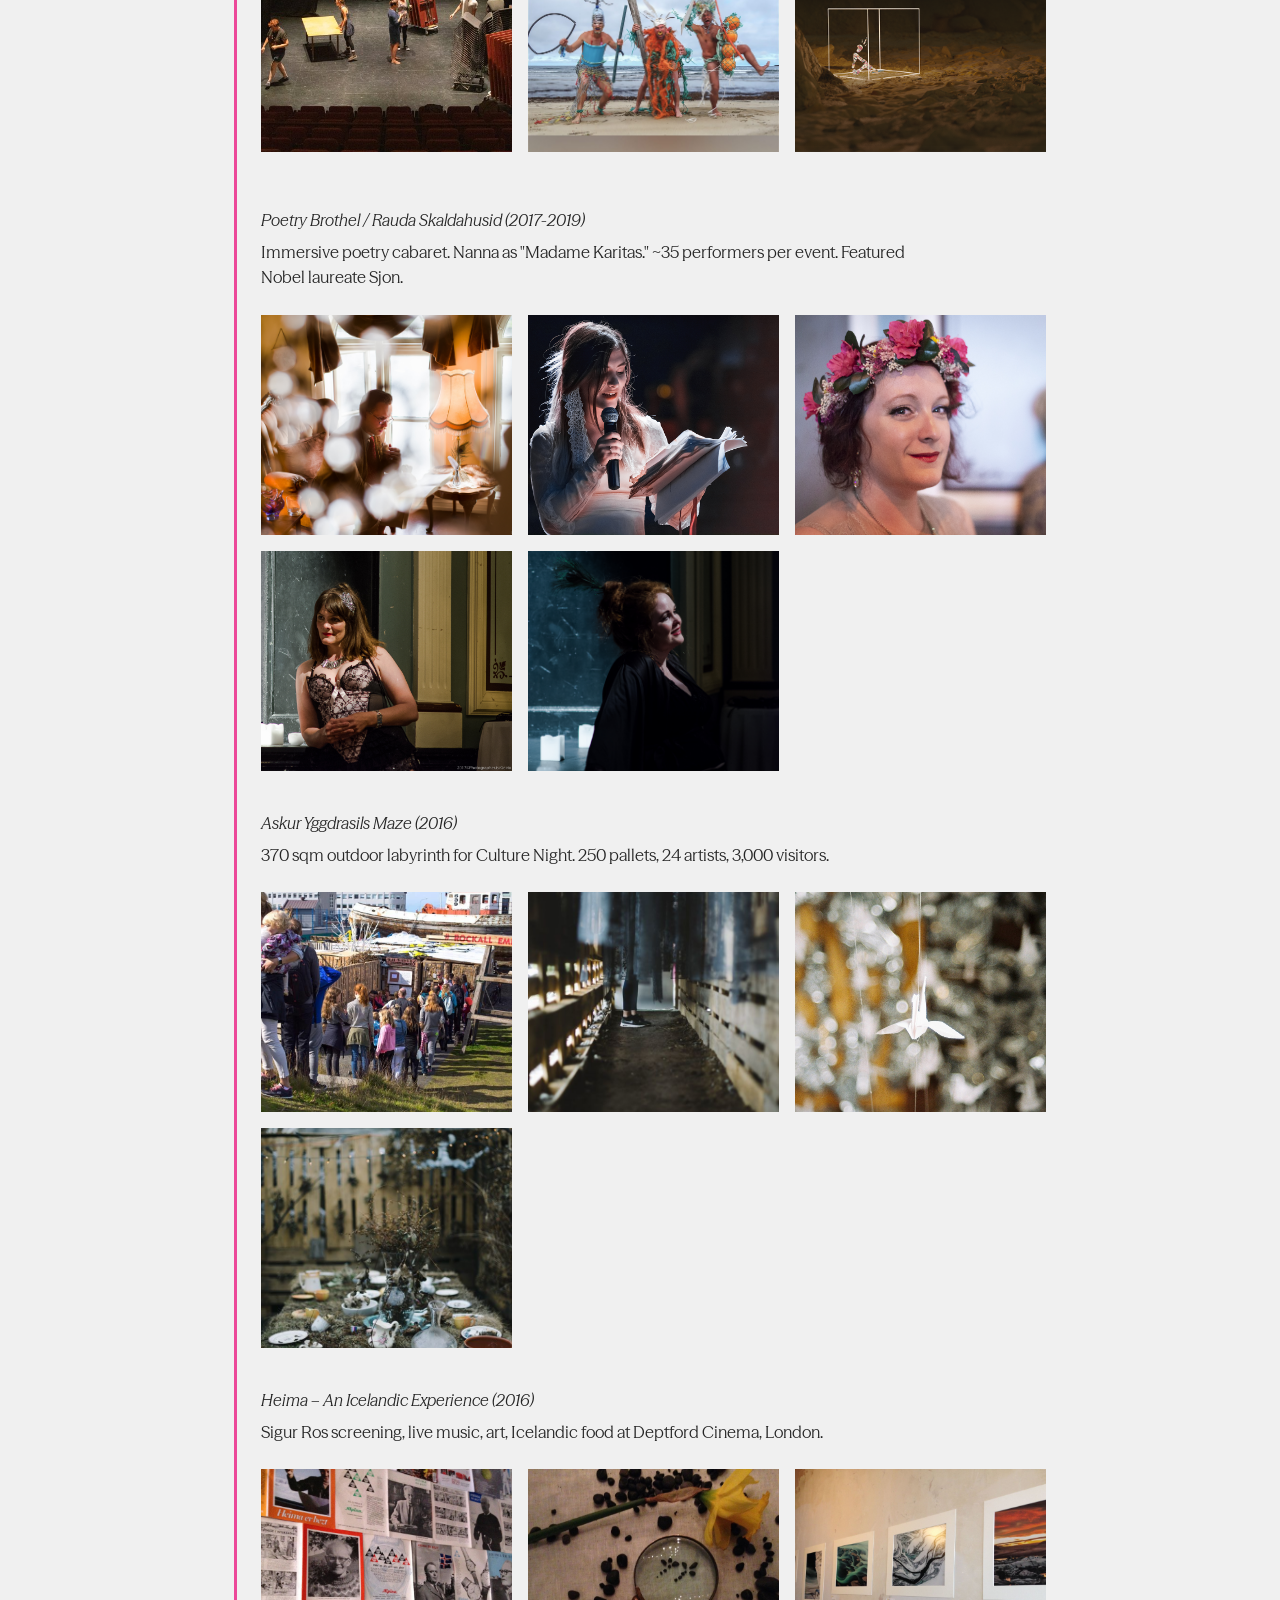
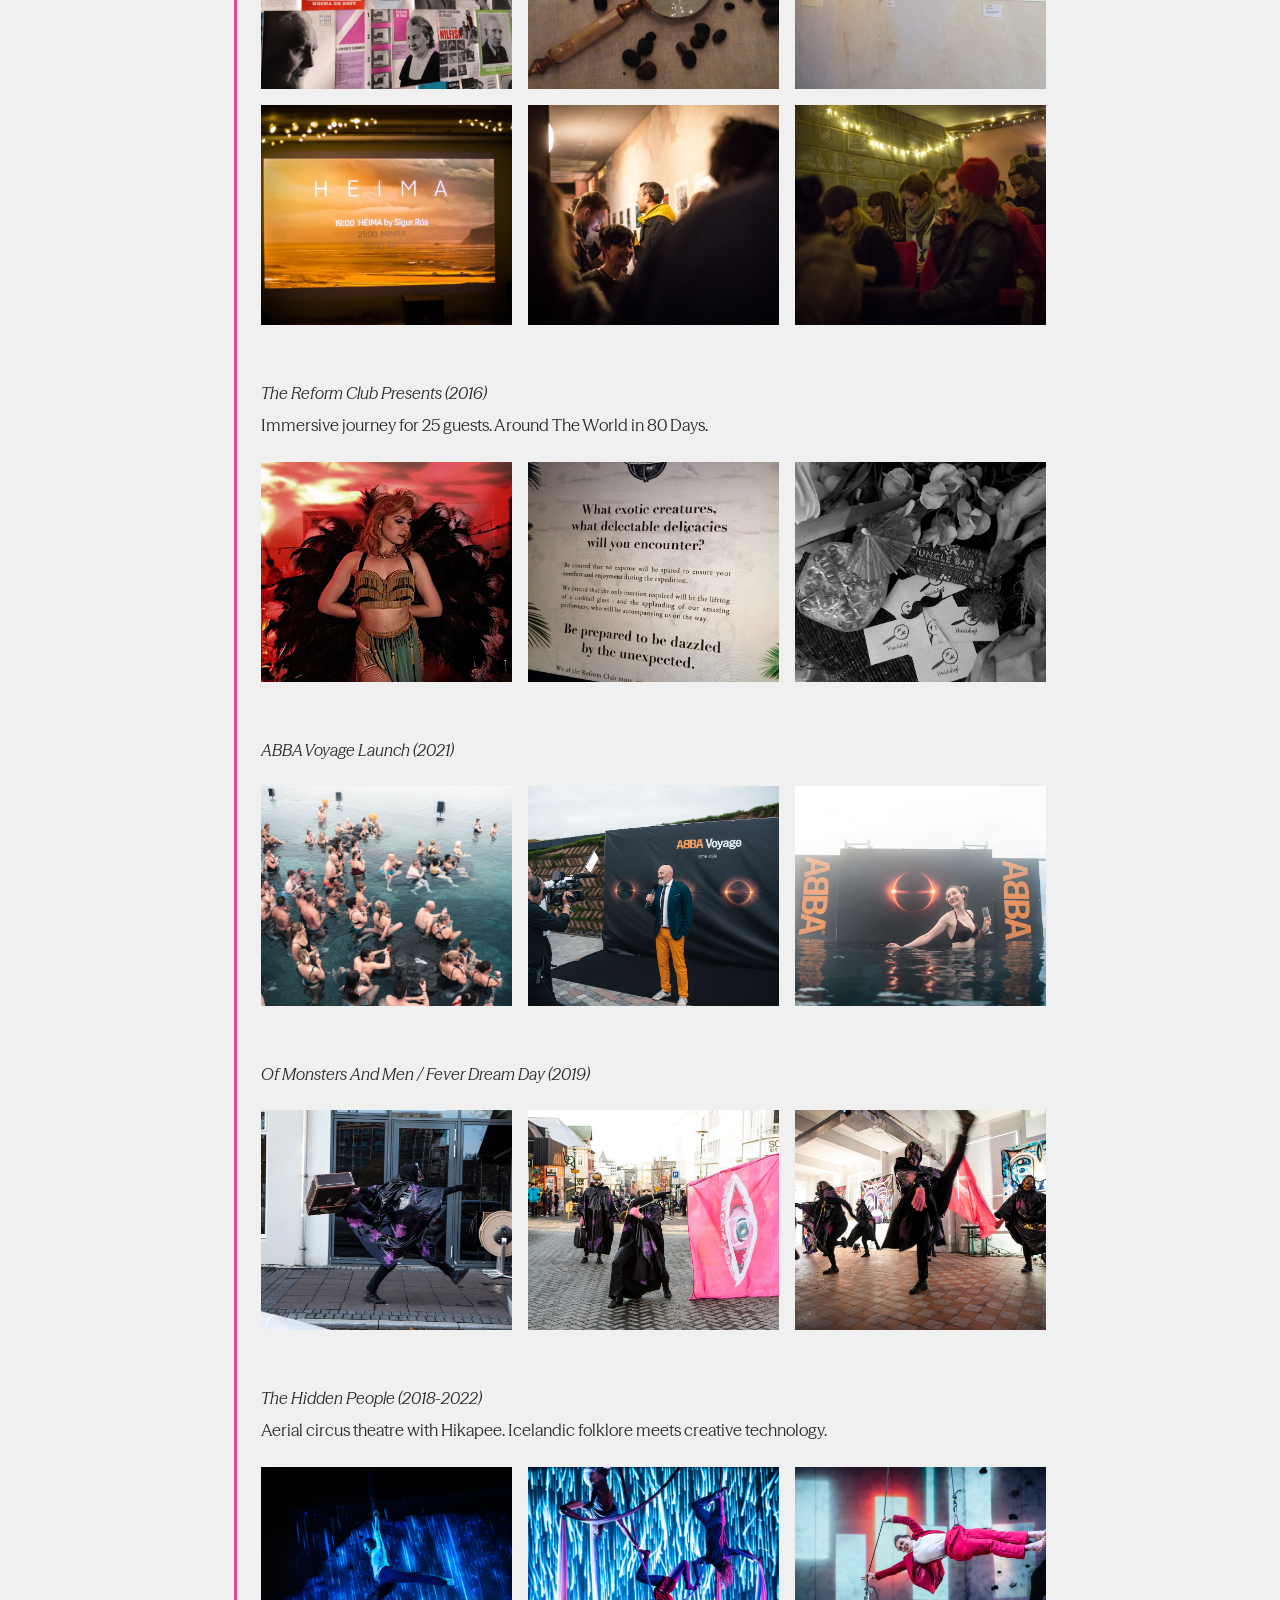
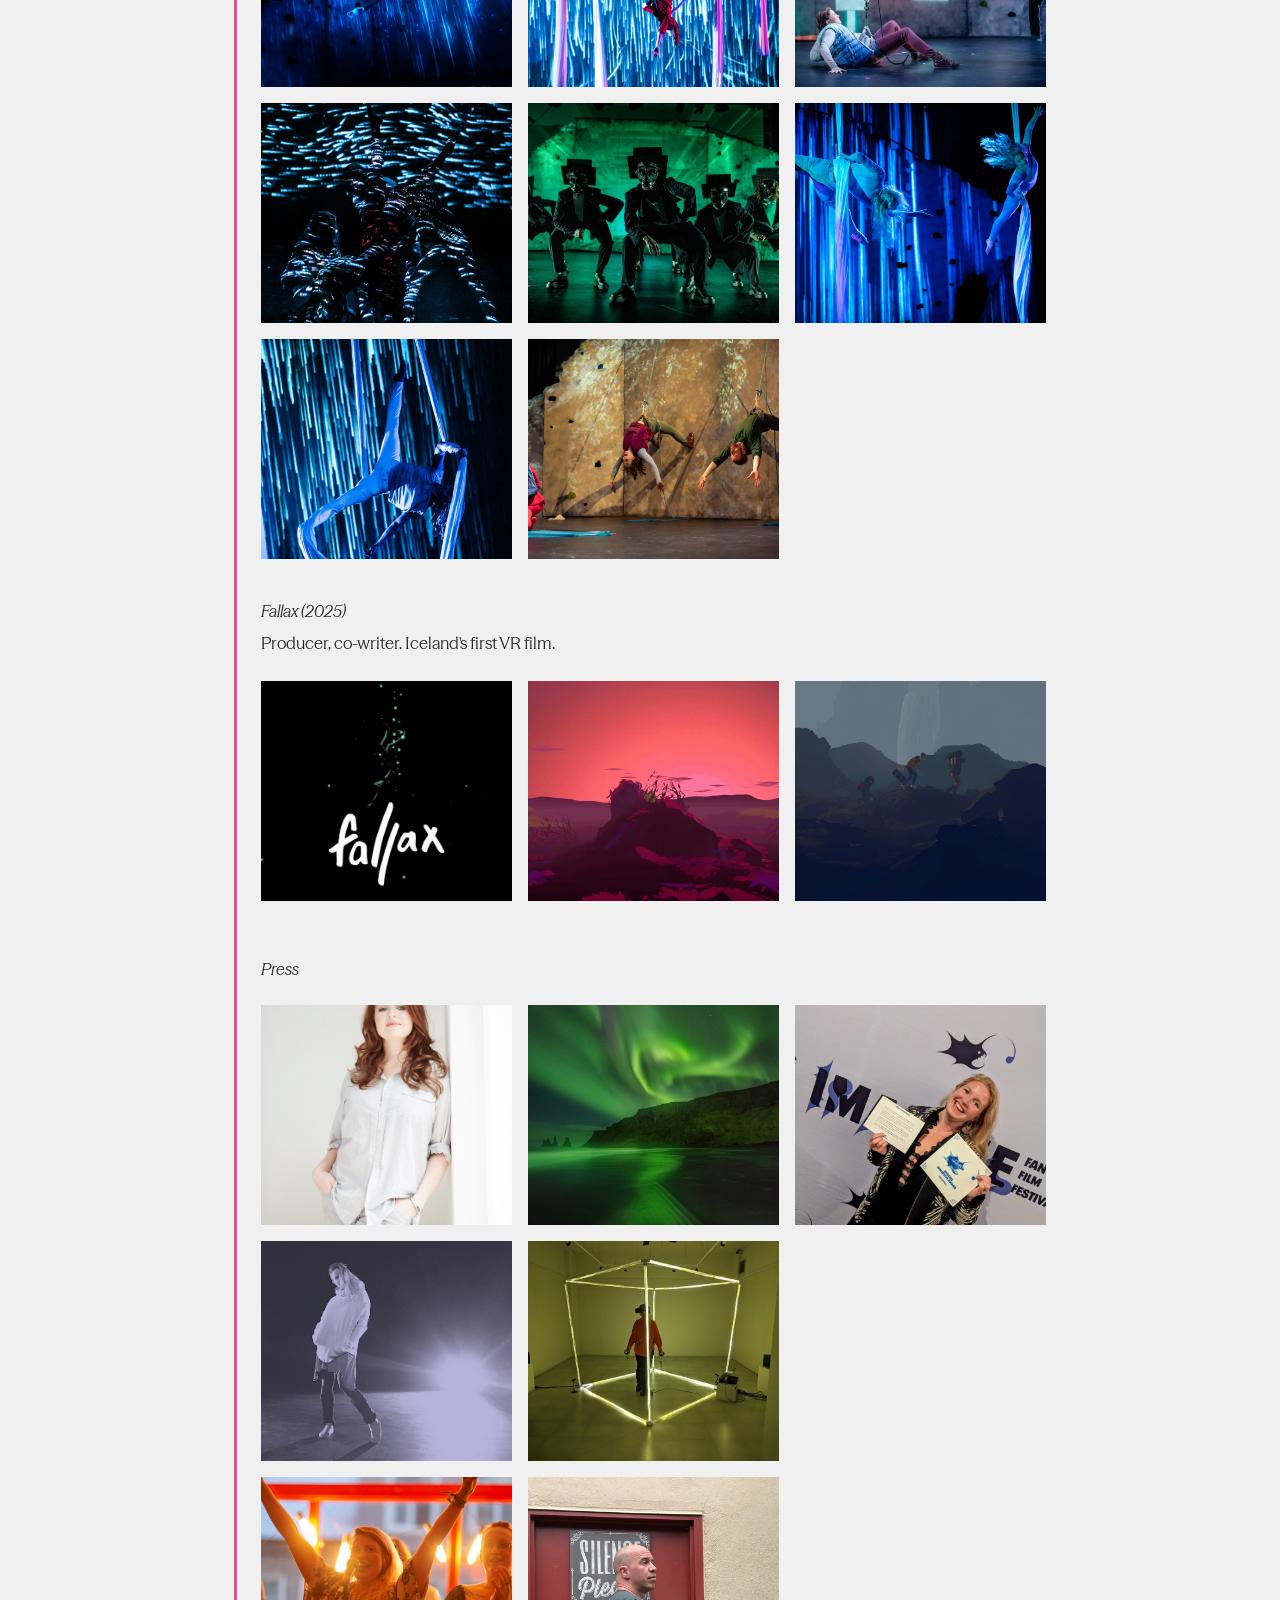
==== commit f38f71df: "Integrate all: NAVA, Anifilm/Rumore festivals, Volta Audio, expanded press (Vice, artnet, Fast Compa" ====
--- a/index.html
+++ b/index.html
@@ -134,10 +134,19 @@
     <div>
       <h3>Owen Hindley</h3>
       <p><em>Digital Artist &amp; Creative Technologist – he/him</em></p>
-      <p>British, based in Reykjavík. Collaborative digital artist working with software, sound, and electronics for web, VR, performances, devices and installations. Co-founder of Huldufugl and Horizons Studio.</p>
+      <p>British, based in Reykjavík. Collaborative digital artist working with software, sound, and electronics for web, VR, performances, devices and installations. Co-founder of Huldufugl, Horizons Studio, and <a href="https://nava.community" target="_blank">NAVA</a> (Nordic Audiovisual Artists).</p>
 
       <h4>Education</h4>
       <p>BEng Audio Media Engineering, University of Surrey</p>
+
+      <h4>Employment</h4>
+      <ul>
+        <li>2016-present: Co-founder, <strong>Huldufugl</strong></li>
+        <li>2017-present: Director, <strong>Horizons Studio</strong></li>
+        <li>2014-present: Freelance creative technologist</li>
+        <li>2020-2021: Lead Developer, <strong>Volta Audio</strong></li>
+        <li>2012-2014: Creative Technologist, <strong>B-Reel London</strong></li>
+      </ul>
 
       <h4>Tech Stack</h4>
       <p>
@@ -151,20 +160,35 @@
         <span class="tag">GrandMA3</span>
         <span class="tag">QLab</span>
         <span class="tag">DMX</span>
+        <span class="tag">LIDAR</span>
+        <span class="tag">Python</span>
+        <span class="tag">C#</span>
+        <span class="tag">zactrack</span>
       </p>
 
       <h4>Key Projects</h4>
       <ul>
-        <li><strong>Fallax</strong> (2025) – Director. Iceland's first VR film.</li>
-        <li><strong>Kassinn</strong> (2017-2019) – VR/Unity. 4 awards.</li>
-        <li><strong>Lambchild Superstar</strong> – VR music with OK Go + Oculus Studios</li>
-        <li><strong>Horizons VR</strong> – Google Daydream launch title</li>
-        <li><strong>Google Web Lab</strong> – London Science Museum</li>
-        <li><strong>MOTET</strong> – A/V duo with Thorsteinn Eyfjord</li>
+        <li><strong>Fallax</strong> (2025) – Director. Iceland's first VR film. 10 festival screenings.</li>
+        <li><strong>Kassinn</strong> (2017-2019) – VR theatre. 4 awards. 300+ performances.</li>
+        <li><strong>Lambchild Superstar</strong> – VR music with OK Go + Oculus Studios. Tribeca premiere.</li>
+        <li><strong>Horizons VR</strong> – Google Daydream launch title with Bonobo.</li>
+        <li><strong>Google Web Lab</strong> – London Science Museum (at B-Reel). 3M visitors.</li>
+        <li><strong>Unconfined</strong> – Samsung Galaxy S8 launch with Universal Everything + Zaha Hadid. Milan Design Week.</li>
+        <li><strong>City of Drones</strong> – With FIELD.io + John Cale. Digital Revolution at the Barbican.</li>
+        <li><strong>NAVA</strong> – Co-founder, <a href="https://nava.community" target="_blank">Nordic Audiovisual Artists</a>. Founded 2016 with Jonas Johansson, Rasmus Stride, Atli Bollason at Harpa, Reykjavik. Open calls, residencies, cross-border collaborations. Connected to Dome Dreaming and OTOPIA (Creative Europe).</li>
+        <li><strong>Light Organ</strong> – With Jonas Johansson + Atli Bollason. Playable organ controlling Harpa's LED facade.</li>
+        <li><strong>MOTET</strong> – A/V duo with Thorsteinn Eyfjord. Grex Lucis installation. Harpa, Iceland Airwaves.</li>
+        <li><strong>Harpa Pong</strong> – Giant Pong on 43x61m Harpa facade. Vice, artnet News.</li>
       </ul>
 
       <h4>Teaching</h4>
-      <p>Lecturer at Icelandic University of the Arts (since 2024). Workshops at Hyper Island, Raflost, National Theatre of Iceland.</p>
+      <p>Lecturer at Icelandic University of the Arts (since 2020). Creative Coding for Designers, Digital Exhibitions. Workshops at Hyper Island, Raflost, National Theatre of Iceland, Resonate Belgrade, Stockholm University of the Arts.</p>
+
+      <h4>Grants Received</h4>
+      <ul>
+        <li>Taeknithrounarsjodur Fra (2021) – Realtime Virtual Set Projection System</li>
+        <li>Listamannalaun / Svidslistasjodur (2020) – Parallel People</li>
+      </ul>
 
       <h4>Links</h4>
       <ul>
@@ -187,11 +211,13 @@
 
       <h4>Key Work</h4>
       <ul>
-        <li><strong>Fallax</strong> (2025) – Producer, Co-writer</li>
-        <li><strong>Kassinn</strong> (2017-2019) – Writer, Performer. 4 awards.</li>
-        <li><strong>RVK Fringe Festival</strong> (2018-2022) – Founder, Artistic Director</li>
-        <li><strong>Poetry Brothel Reykjavík</strong> (2017-2019) – Producer</li>
-        <li><strong>Parallel People</strong> (2020-2022) – Performer, Creator</li>
+        <li><strong>Fallax</strong> (2025) – Producer, Co-writer. Iceland's first VR film. 10 festivals.</li>
+        <li><strong>Beisik Bitch</strong> (2026) – MA thesis performance at Iceland University of the Arts.</li>
+        <li><strong>Kassinn</strong> (2017-2019) – Writer, Performer. 4 awards. 300+ performances.</li>
+        <li><strong>RVK Fringe Festival</strong> (2018-2023) – Founder, Artistic Director. 100+ acts, 25 countries.</li>
+        <li><strong>Poetry Brothel Reykjavík</strong> (2017-2019) – Producer as Madame Karitas. Featured Nobel laureate Sjon.</li>
+        <li><strong>Parallel People</strong> (2020-2022) – Performer, Creator. Sold out at National Theatre.</li>
+        <li><strong>Tweet Tweet!</strong> – Multilingual children's show. Won Best Family Show at RVK Fringe.</li>
       </ul>
 
       <h4>Performance Companies</h4>
@@ -206,9 +232,12 @@
 
       <h4>Other Work</h4>
       <ul>
-        <li>Voice: Disney, American Airlines, video game Sumer</li>
-        <li>Writing: Vogue Scandinavia, Guide to Iceland, Wow Air</li>
+        <li>Voice: Disney, American Airlines, video game Sumer (goddess Inanna)</li>
+        <li>Writing: <a href="https://www.voguescandinavia.com/authors/nanna-gunnars" target="_blank">Vogue Scandinavia</a> (4 articles), Guide to Iceland (~100 articles as Content Manager 2013-2018), Wow Air</li>
+        <li>Film: <a href="https://www.imdb.com/name/nm6110357/" target="_blank">IMDB</a> – The Cross (2014), Company Men (2014)</li>
         <li>Events: RIFF, ABBA Voyage launch, MAC Cosmetics</li>
+        <li>Podcast: <a href="https://open.spotify.com/episode/75Z2e7m6xowOkCT7vvE5bo" target="_blank">East of Moon – "Fringe as a Blueprint for Building Community"</a></li>
+        <li>Languages: Icelandic, English, Spanish, Norwegian, Portuguese</li>
       </ul>
 
       <h4>Reykjavík Fringe Festival</h4>
@@ -536,6 +565,8 @@
       <tr><td>Clermont-Ferrand</td><td>France</td><td>2026</td><td>Official Selection</td></tr>
       <tr><td>NewImages Festival</td><td>Paris</td><td>2026</td><td>Screening</td></tr>
       <tr><td>Laval Virtual</td><td>Laval, France</td><td>2026</td><td>Screening</td></tr>
+      <tr><td>Anifilm</td><td>Czech Republic</td><td>2026</td><td>Official Selection</td></tr>
+      <tr><td>Rumore</td><td>Italy</td><td>2026</td><td>Official Selection</td></tr>
       <tr><td>Dome Dreaming</td><td>Stockholm, Sweden</td><td>2026</td><td>Fulldome adaptation</td></tr>
     </table>
   </div>
@@ -1296,7 +1327,7 @@
         <div class="timeline-item"><div class="timeline-year">2012</div><div class="timeline-event"><strong>Google Web Lab</strong> at London Science Museum (with B-Reel). 3M visitors.</div></div>
         <div class="timeline-item"><div class="timeline-year">2014</div><div class="timeline-event"><strong>Harpa Pong</strong> on the 43x61m LED facade in Reykjavik</div></div>
         <div class="timeline-item"><div class="timeline-year">2015</div><div class="timeline-event">Moves to Iceland. Co-founds <strong>Huldufugl</strong> with Nanna.</div></div>
-        <div class="timeline-item"><div class="timeline-year">2016</div><div class="timeline-event"><strong>Horizons VR</strong> for Google Daydream launch. Co-founds Horizons Studio. Mmorph (FWA Site of the Month).</div></div>
+        <div class="timeline-item"><div class="timeline-year">2016</div><div class="timeline-event">Co-founds <strong>NAVA</strong> (Nordic Audiovisual Artists) with Jonas Johansson, Rasmus Stride, Atli Bollason at Harpa. <strong>Horizons VR</strong> for Google Daydream launch. Co-founds Horizons Studio.</div></div>
         <div class="timeline-item"><div class="timeline-year">2017</div><div class="timeline-event"><strong>Kassinn</strong> premieres. Begins teaching at Icelandic University of the Arts.</div></div>
         <div class="timeline-item"><div class="timeline-year">2018</div><div class="timeline-event"><strong>Lambchild Superstar</strong> premieres at Tribeca (with OK Go + Oculus Studios). Kassinn wins Innovation in Performance at Stockholm Fringe.</div></div>
         <div class="timeline-item"><div class="timeline-year">2019</div><div class="timeline-event">Kassinn wins 3 more awards: A MAZE Berlin, Raindance, San Diego Fringe.</div></div>
@@ -1357,8 +1388,19 @@
     <li><a href="https://cdm.link/bonobo-have-turned-a-track-into-a-tranquil-trippy-vr-journey/" target="_blank">CDM – Bonobo VR journey</a></li>
     <li><a href="https://www.engadget.com/2018-05-02-lambchild-superstar-ok-go-music-vr-tribeca.html" target="_blank">Engadget – Lambchild Superstar at Tribeca</a></li>
     <li><a href="https://www.itsnicethat.com/news/ok-go-damian-kulash-jr-chris-milk-lambchild-superstar-tribeca-vr-digital-250418" target="_blank">It's Nice That – OK Go VR</a></li>
+    <li><a href="https://www.fastcompany.com/90168838/ok-gos-videos-are-internet-gold-their-first-vr-app-is-even-wilder" target="_blank">Fast Company – OK Go VR</a></li>
+    <li><a href="https://www.vice.com/en/article/icelanders-played-a-massive-game-of-pong-on-an-olafur-eliasson-building/" target="_blank">Vice – Harpa Pong</a></li>
+    <li><a href="https://news.artnet.com/art-world/geeks-hijack-olafur-eliassons-concert-hall-for-giant-pong-game-104342" target="_blank">artnet News – Harpa Pong</a></li>
+    <li><a href="https://www.designboom.com/design/zaha-hadid-architects-samsung-unconfined-installation-milan-design-week-04-05-2017/" target="_blank">Designboom – Unconfined (Samsung + Zaha Hadid)</a></li>
+    <li><a href="https://www.universaleverything.com/experience-design/unconfined" target="_blank">Universal Everything – Unconfined</a></li>
+    <li><a href="https://www.tpimagazine.com/zactrack-enjoys-first-show-in-iceland/" target="_blank">TPi Magazine – zactrack (FLAEKT)</a></li>
+    <li><a href="https://grapevine.is/news/2015/03/04/video-worlds-largest-game-of-pong-playing-pong-on-harpas-facade/" target="_blank">Grapevine – Harpa Pong</a></li>
+    <li><a href="https://grapevine.is/icelandic-culture/2022/04/21/tonight-a-vr-performance-at-the-national-theatre/" target="_blank">Grapevine – Parallel People at National Theatre</a></li>
+    <li><a href="https://vimeo.com/122900808" target="_blank">Vimeo – PONG+ at Sonar 2015</a></li>
+    <li><a href="https://nava.community" target="_blank">NAVA – Nordic Audiovisual Artists</a></li>
     <li><a href="https://www.imdb.com/name/nm3918183/" target="_blank">IMDB</a></li>
-    <li><a href="https://github.com/owenhindley" target="_blank">GitHub</a></li>
+    <li><a href="https://github.com/owenhindley" target="_blank">GitHub (39 repos)</a></li>
+    <li><a href="https://www.owenhindley.co.uk/blogposts/depth-scatter/" target="_blank">Blog – Depth Scatter Rendering in TouchDesigner</a></li>
   </ul>
 
   <h3>Nanna Gunnars</h3>
@@ -1369,6 +1411,14 @@
     <li><a href="https://exeuntmagazine.com/features/encounters-reykjavik-fringe/" target="_blank">Exeunt – Encounters with Reykjavík Fringe</a></li>
     <li><a href="https://grapevine.is/icelandic-culture/2018/06/28/a-party-full-of-art-reykjaviks-first-fringe-festival-is-here/" target="_blank">Grapevine – RVK's First Fringe</a></li>
     <li><a href="https://guidetoiceland.is/connect-with-locals/nanna/reykjavik-poetry-brothel" target="_blank">Guide to Iceland – Poetry Brothel</a></li>
+    <li><a href="https://grapevine.is/icelandic-culture/2017/05/09/reykjaviks-first-poetry-brothel-opens-its-doors/" target="_blank">Grapevine – Poetry Brothel Opens Its Doors</a></li>
+    <li><a href="https://grapevine.is/icelandic-culture/2019/06/19/reykjavik-fringe-festival-2019/" target="_blank">Grapevine – RVK Fringe 2019</a></li>
+    <li><a href="https://grapevine.is/icelandic-culture/2022/04/21/tonight-a-vr-performance-at-the-national-theatre/" target="_blank">Grapevine – Parallel People at National Theatre</a></li>
+    <li><a href="https://open.spotify.com/episode/75Z2e7m6xowOkCT7vvE5bo" target="_blank">Podcast – East of Moon: Fringe as Community</a></li>
+    <li><a href="https://www.voguescandinavia.com/authors/nanna-gunnars" target="_blank">Vogue Scandinavia (4 articles)</a></li>
+    <li><a href="https://guidetoiceland.is/connect-with-locals/nanna" target="_blank">Guide to Iceland (~100 articles)</a></li>
+    <li><a href="https://www.imdb.com/name/nm6110357/" target="_blank">IMDB</a></li>
+    <li><a href="https://www.lhi.is/en/vidburdur/beisik-bitch-nanna-gunnars-ma-performing-arts/" target="_blank">Beisik Bitch – MA thesis performance (2026)</a></li>
   </ul>
 
   <h3>Huldufugl – General</h3>
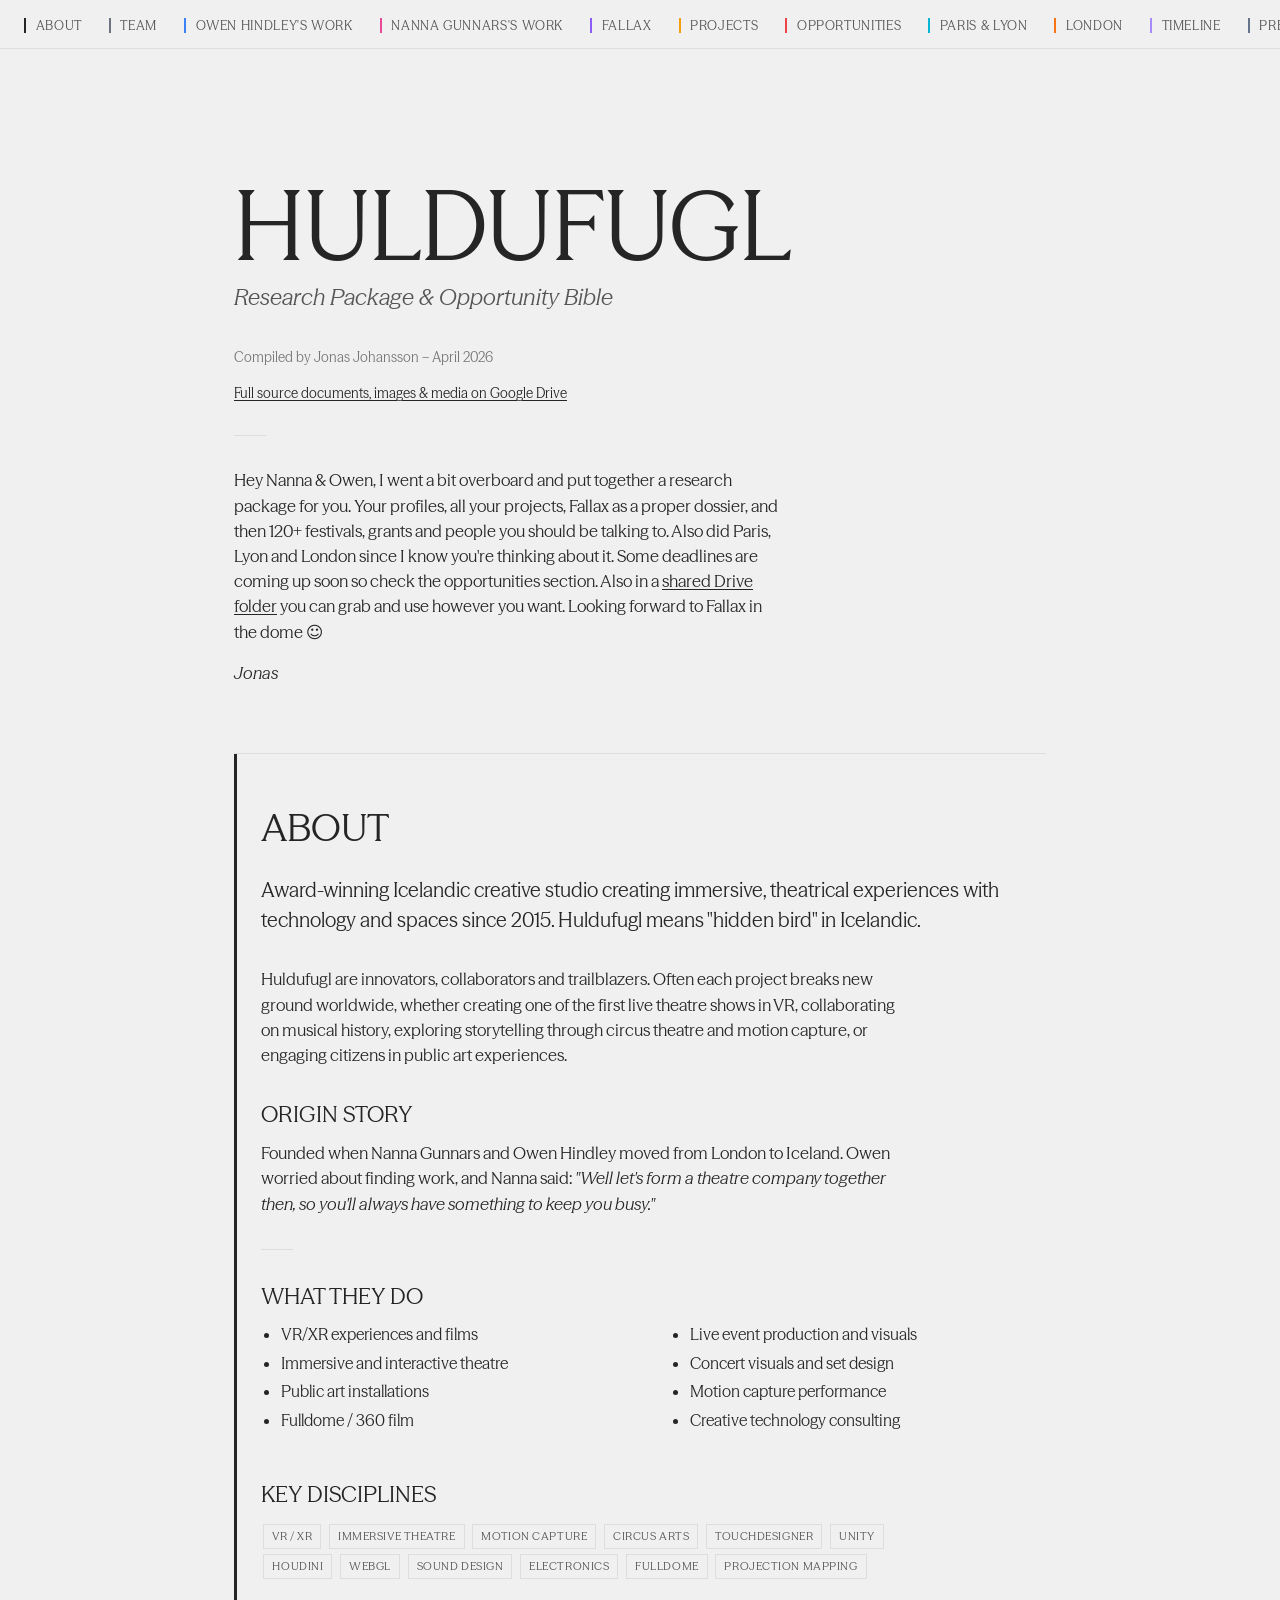
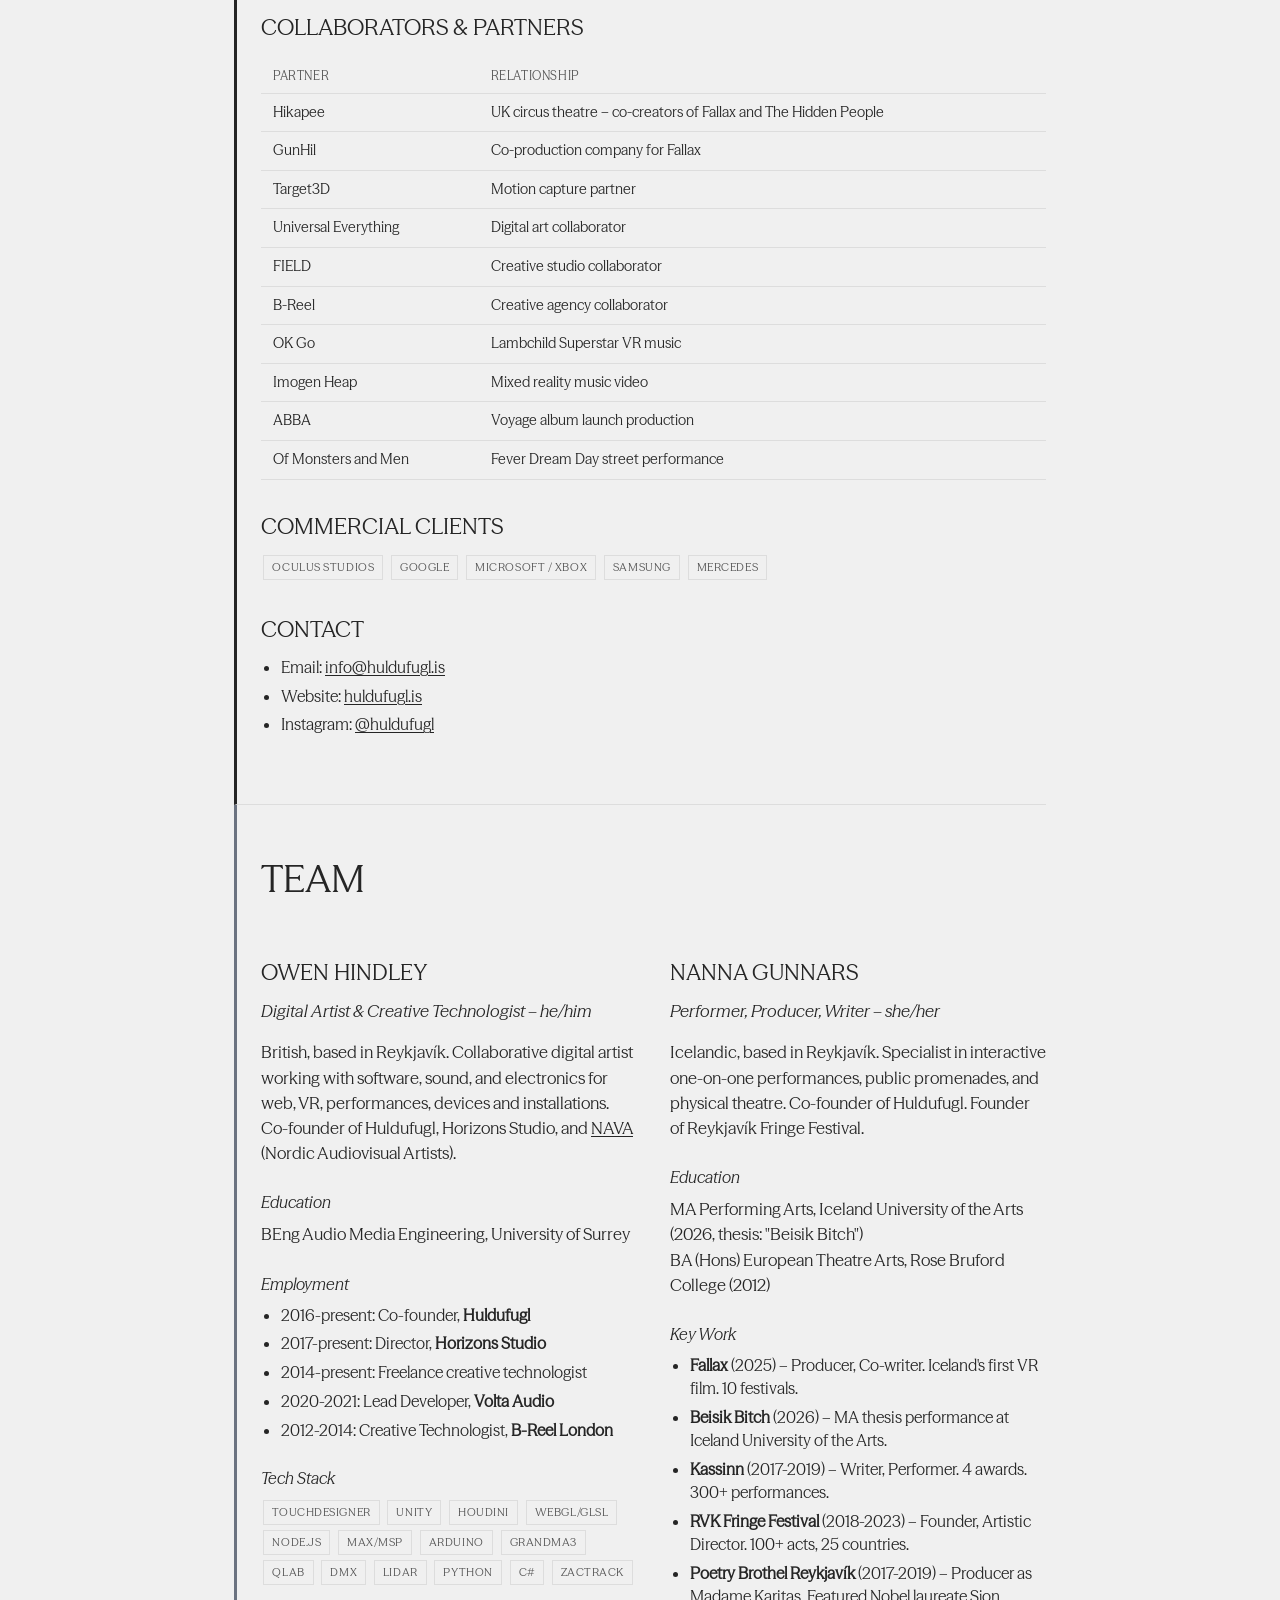
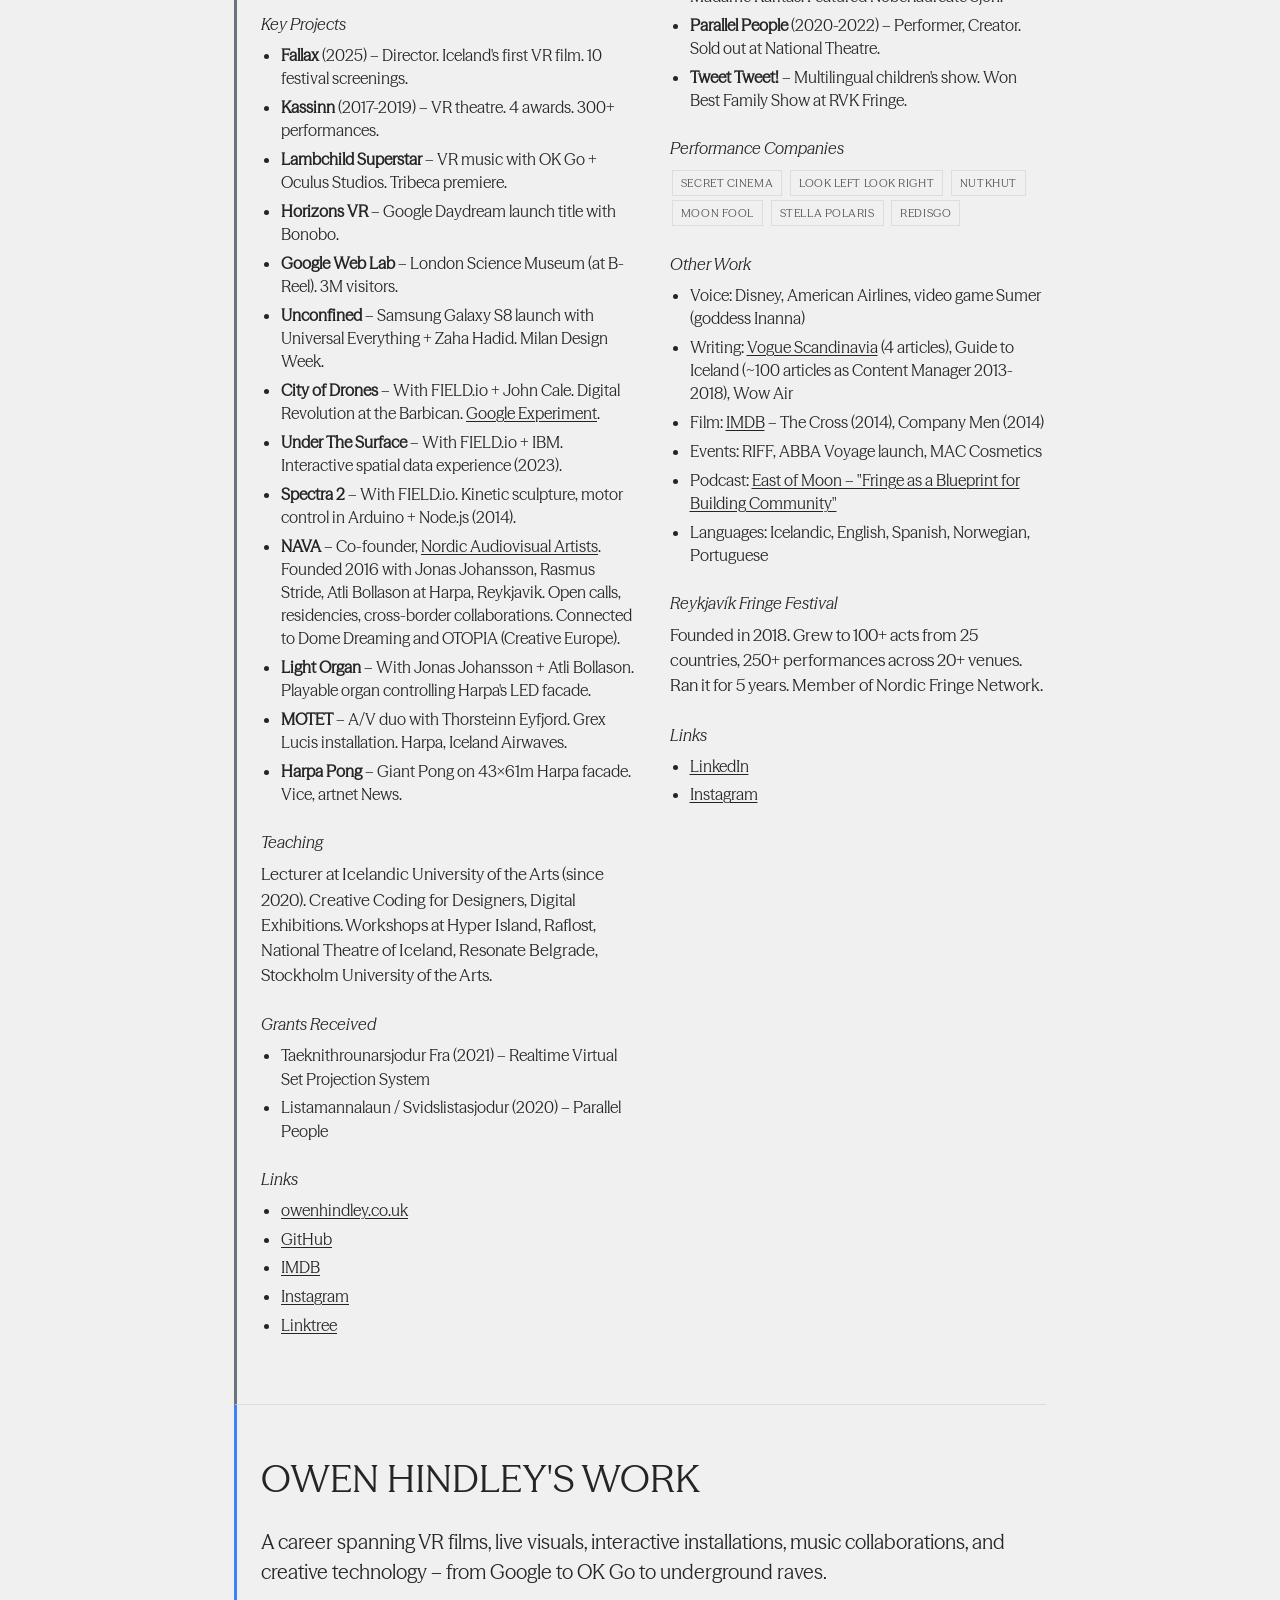
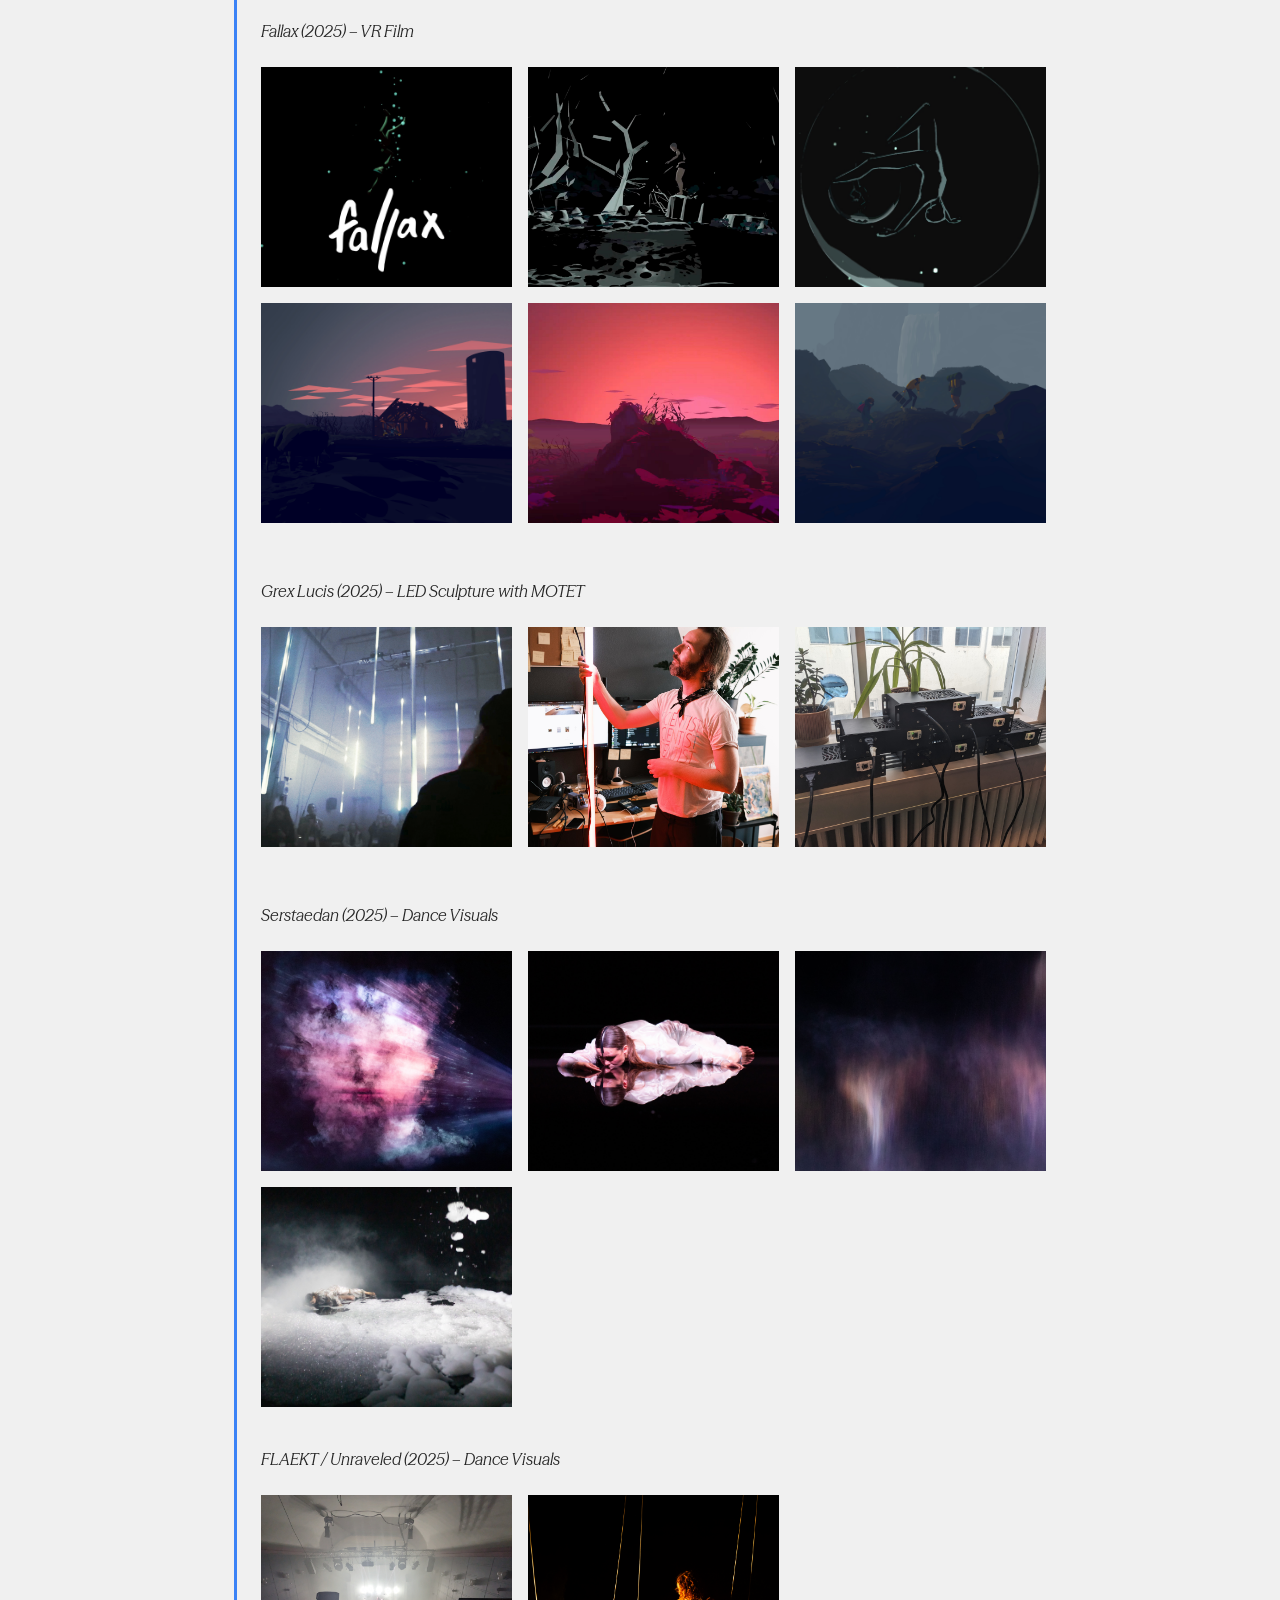
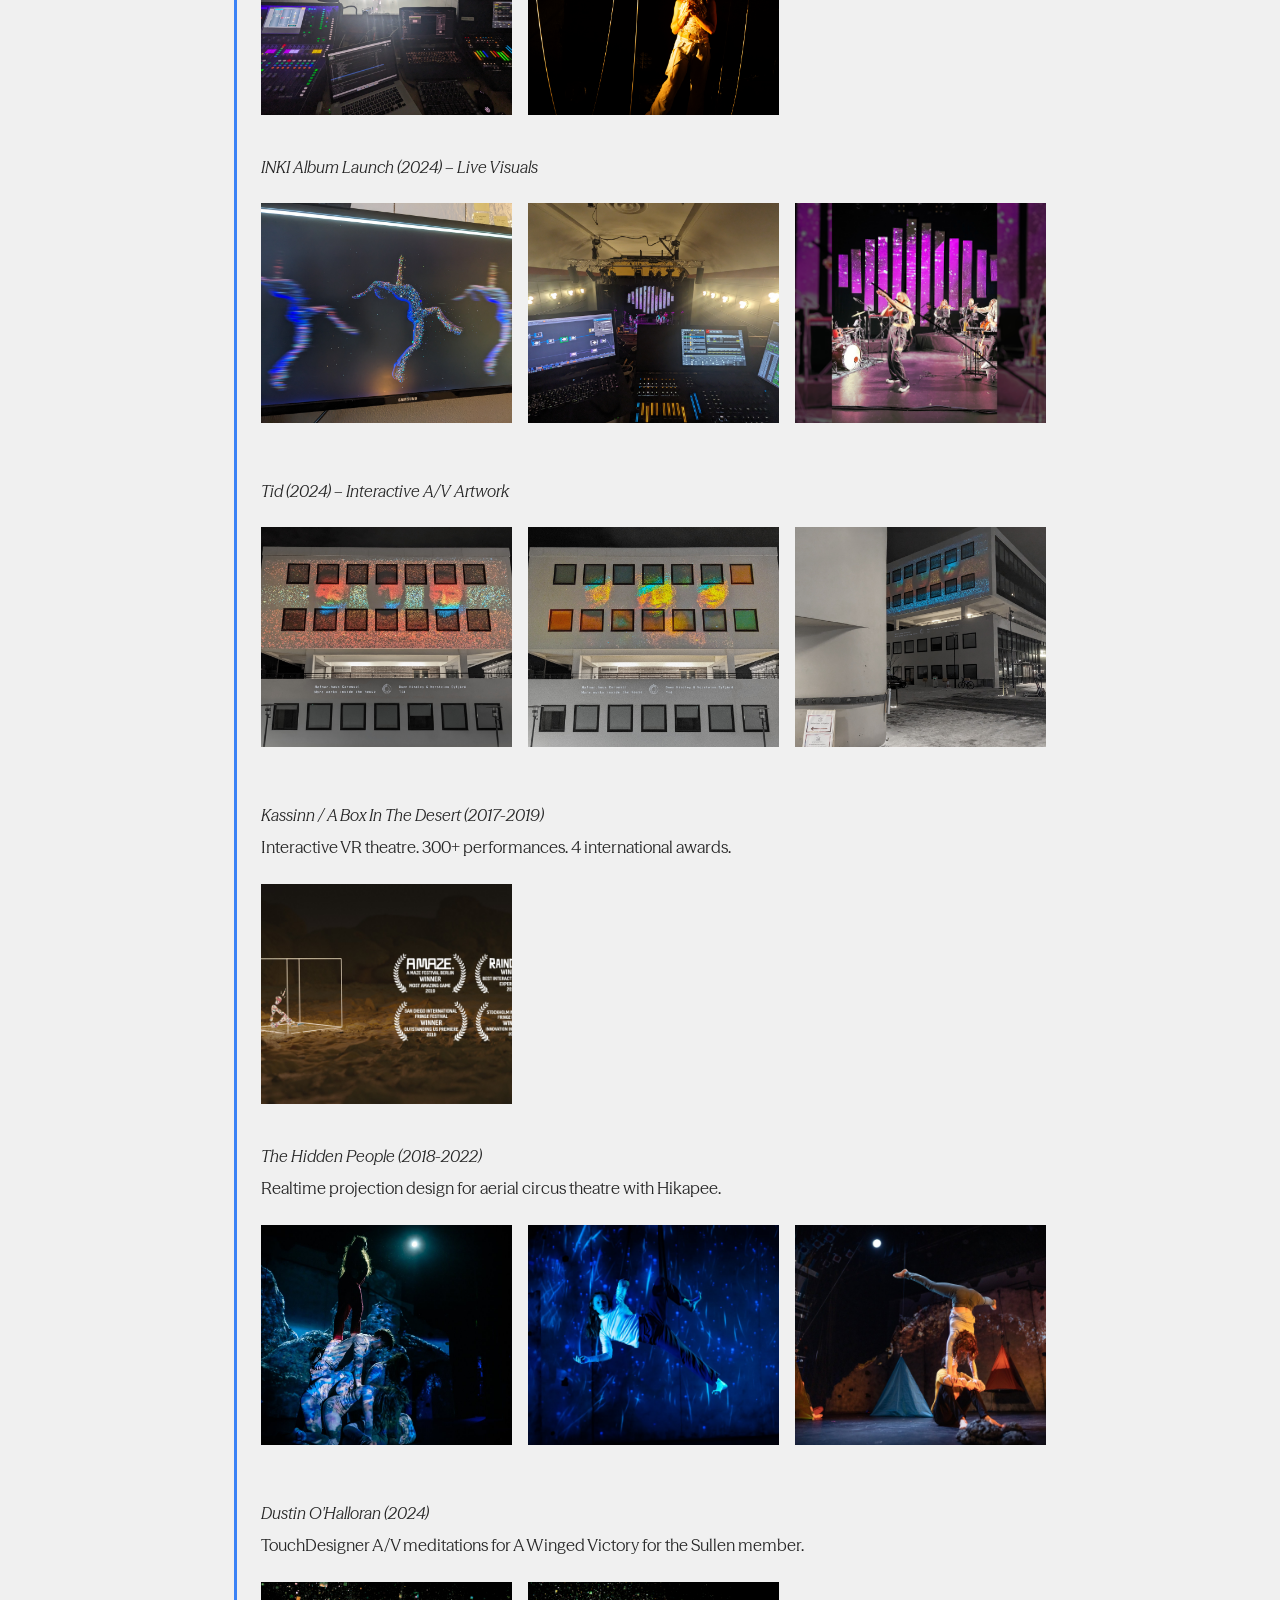
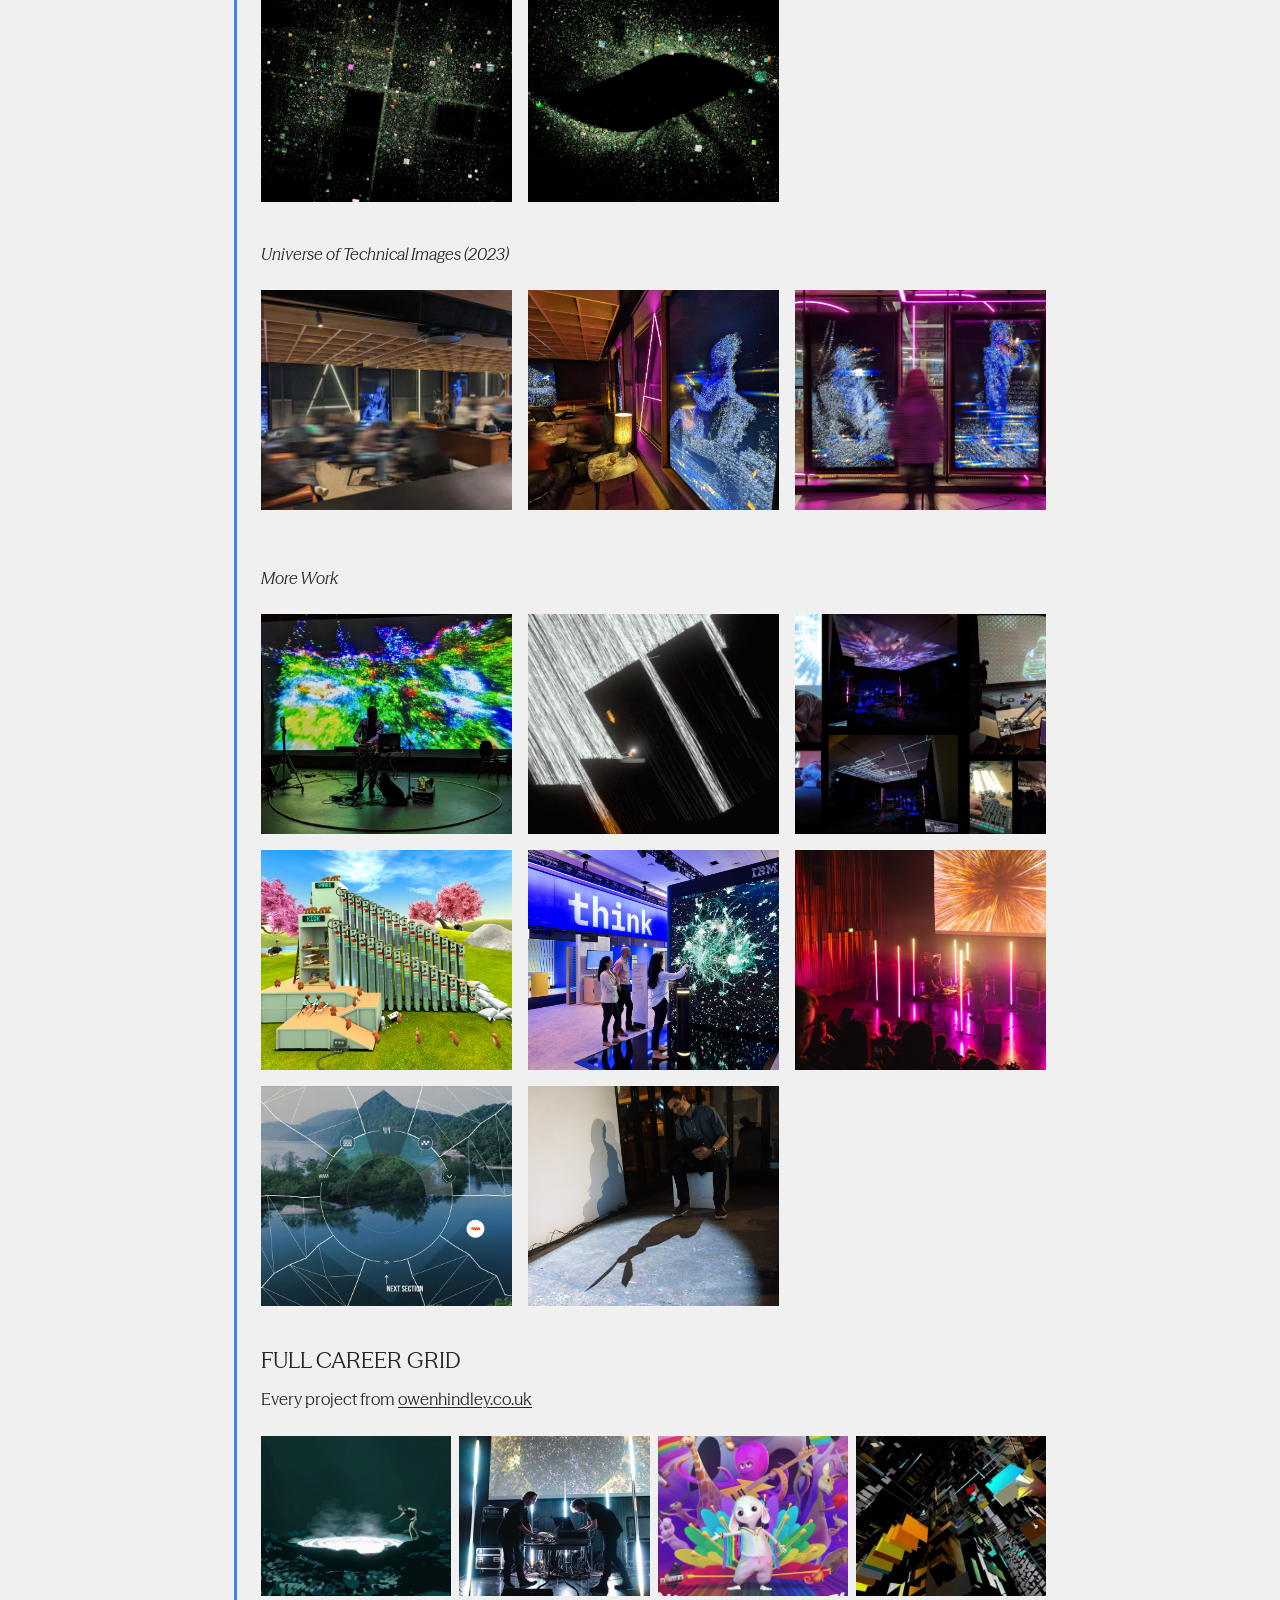
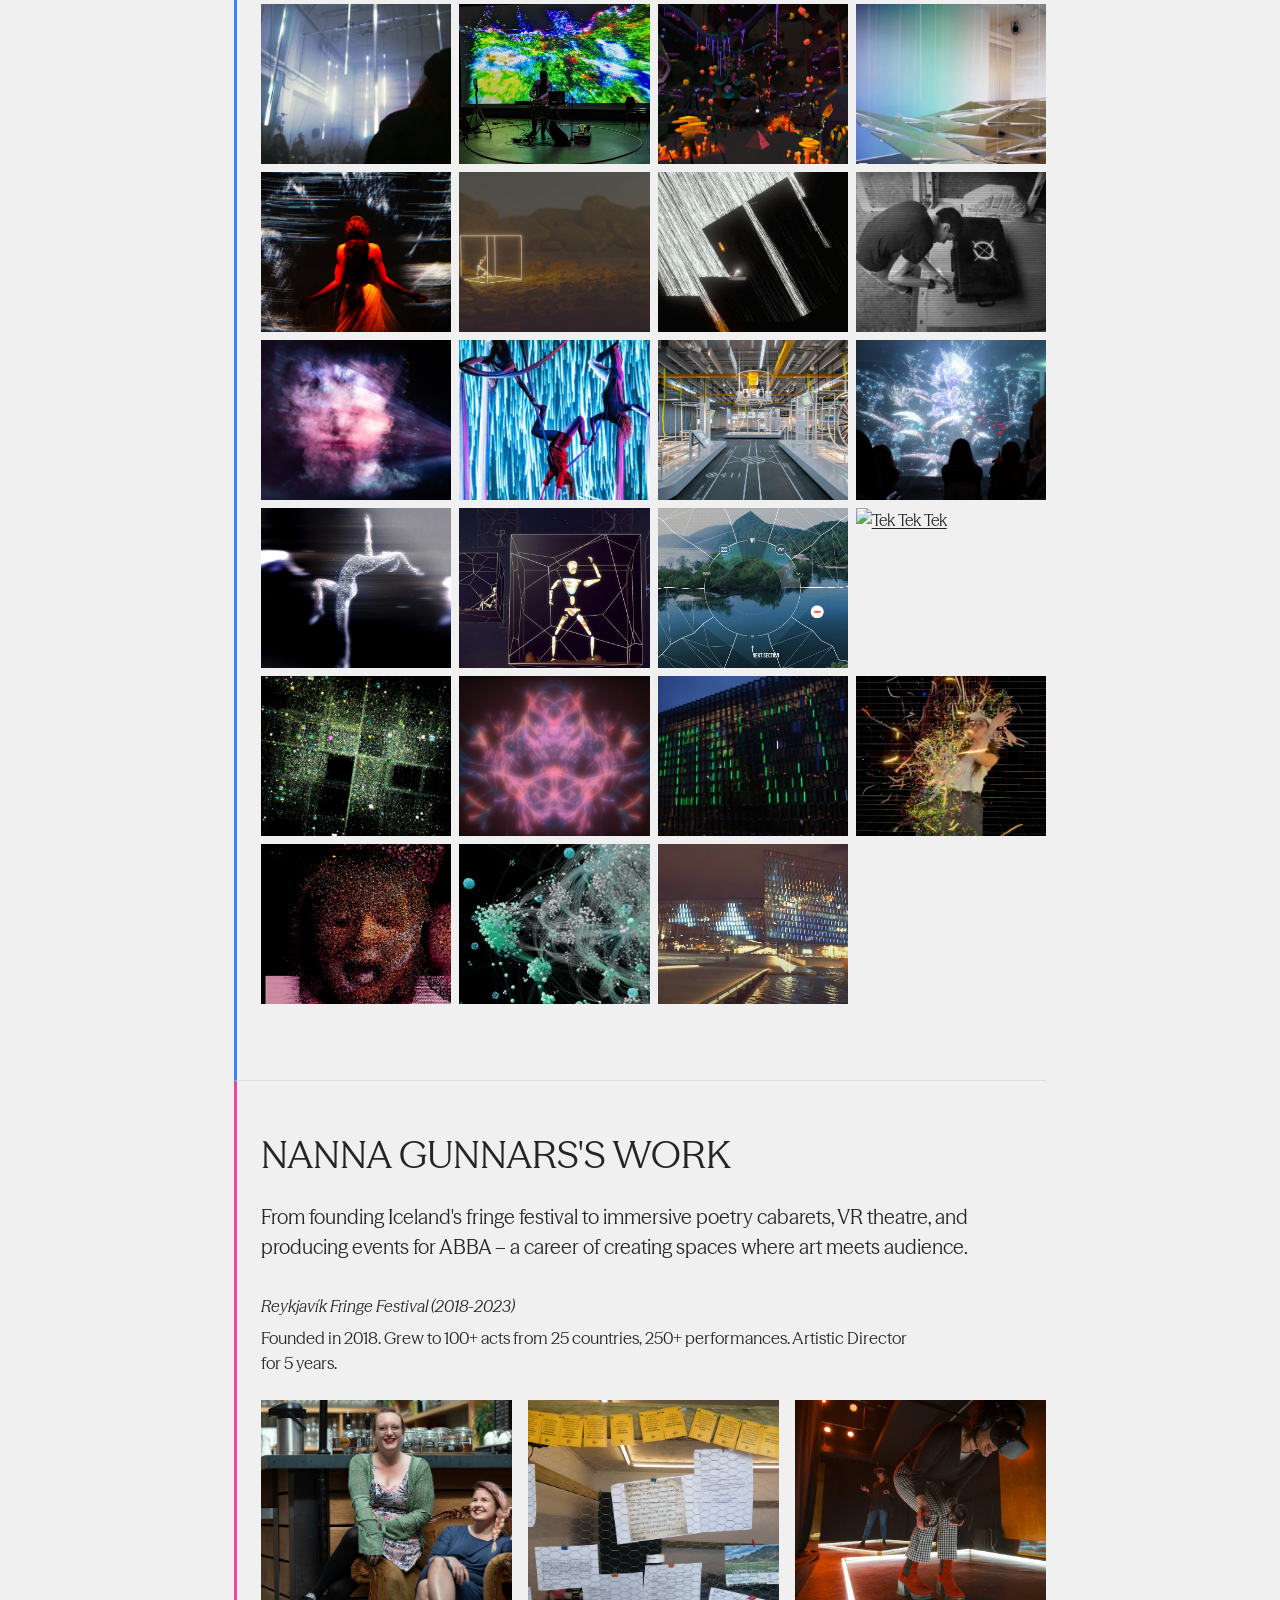
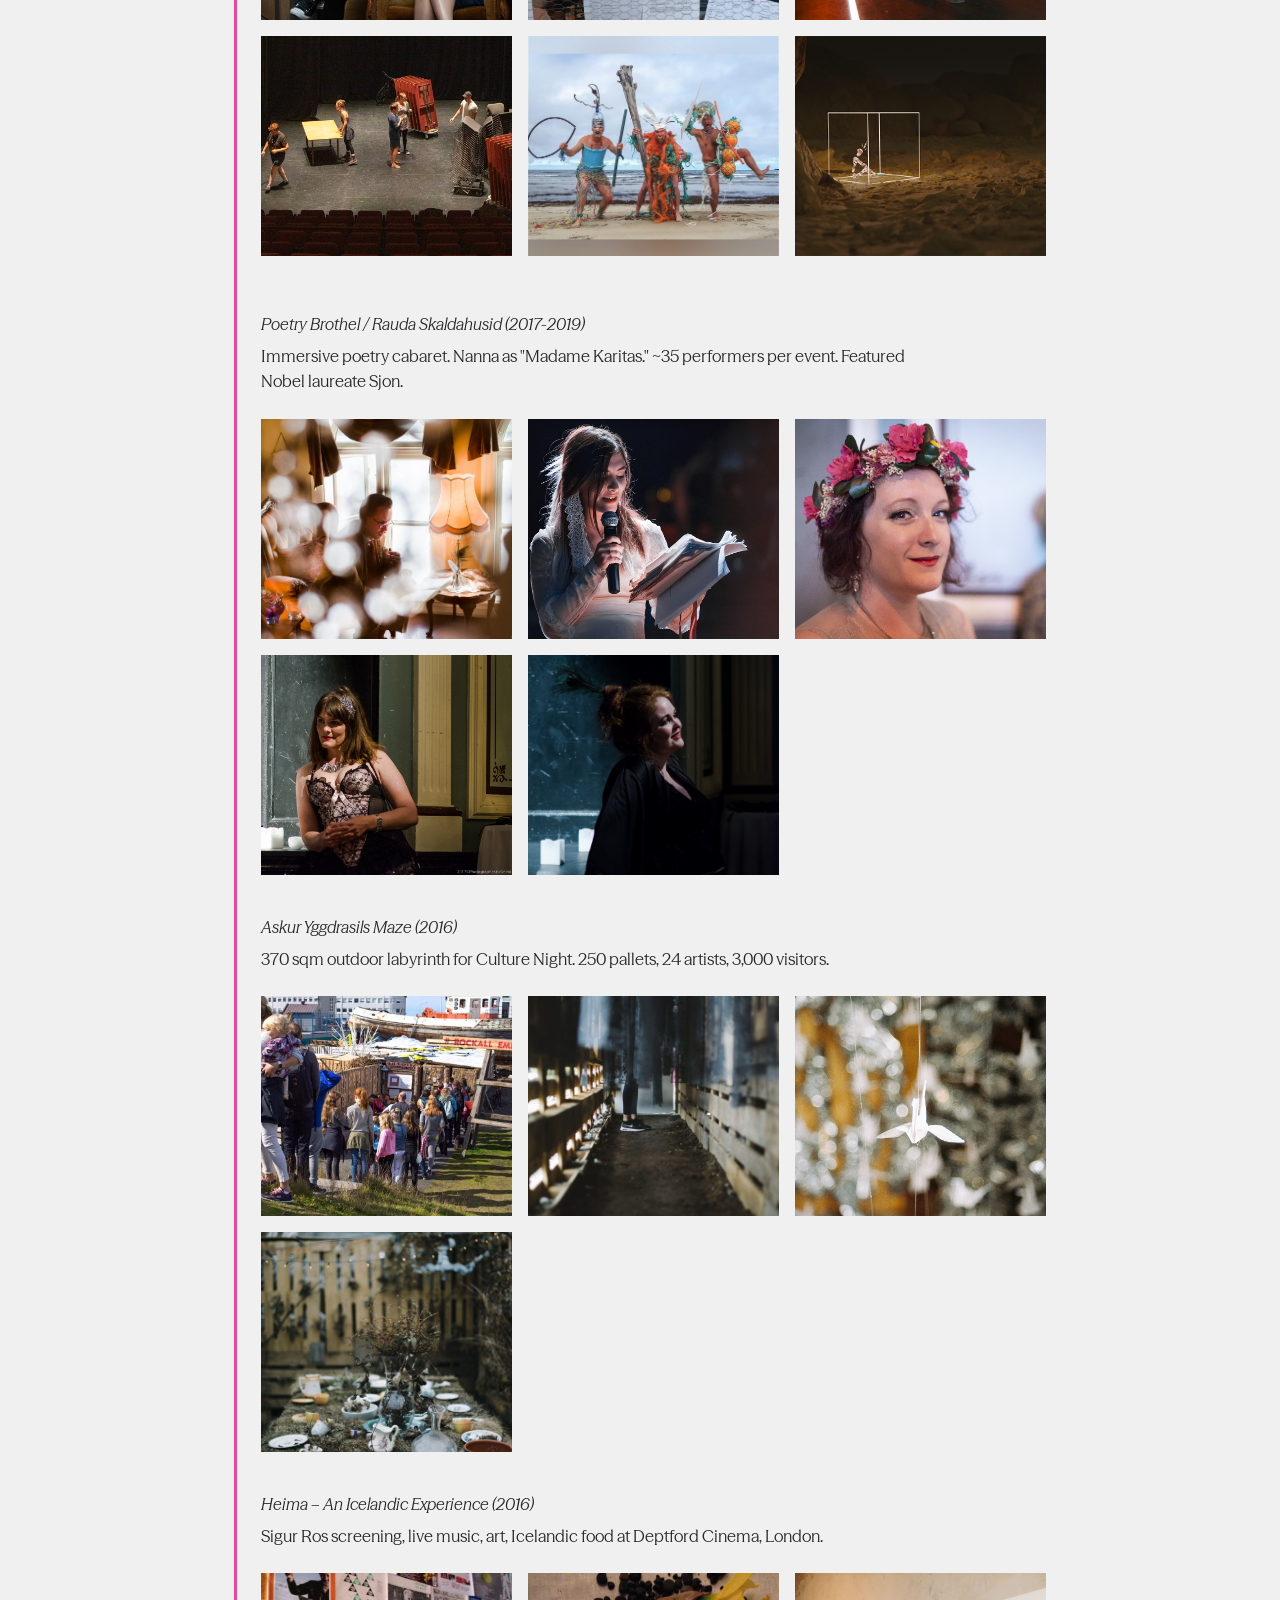
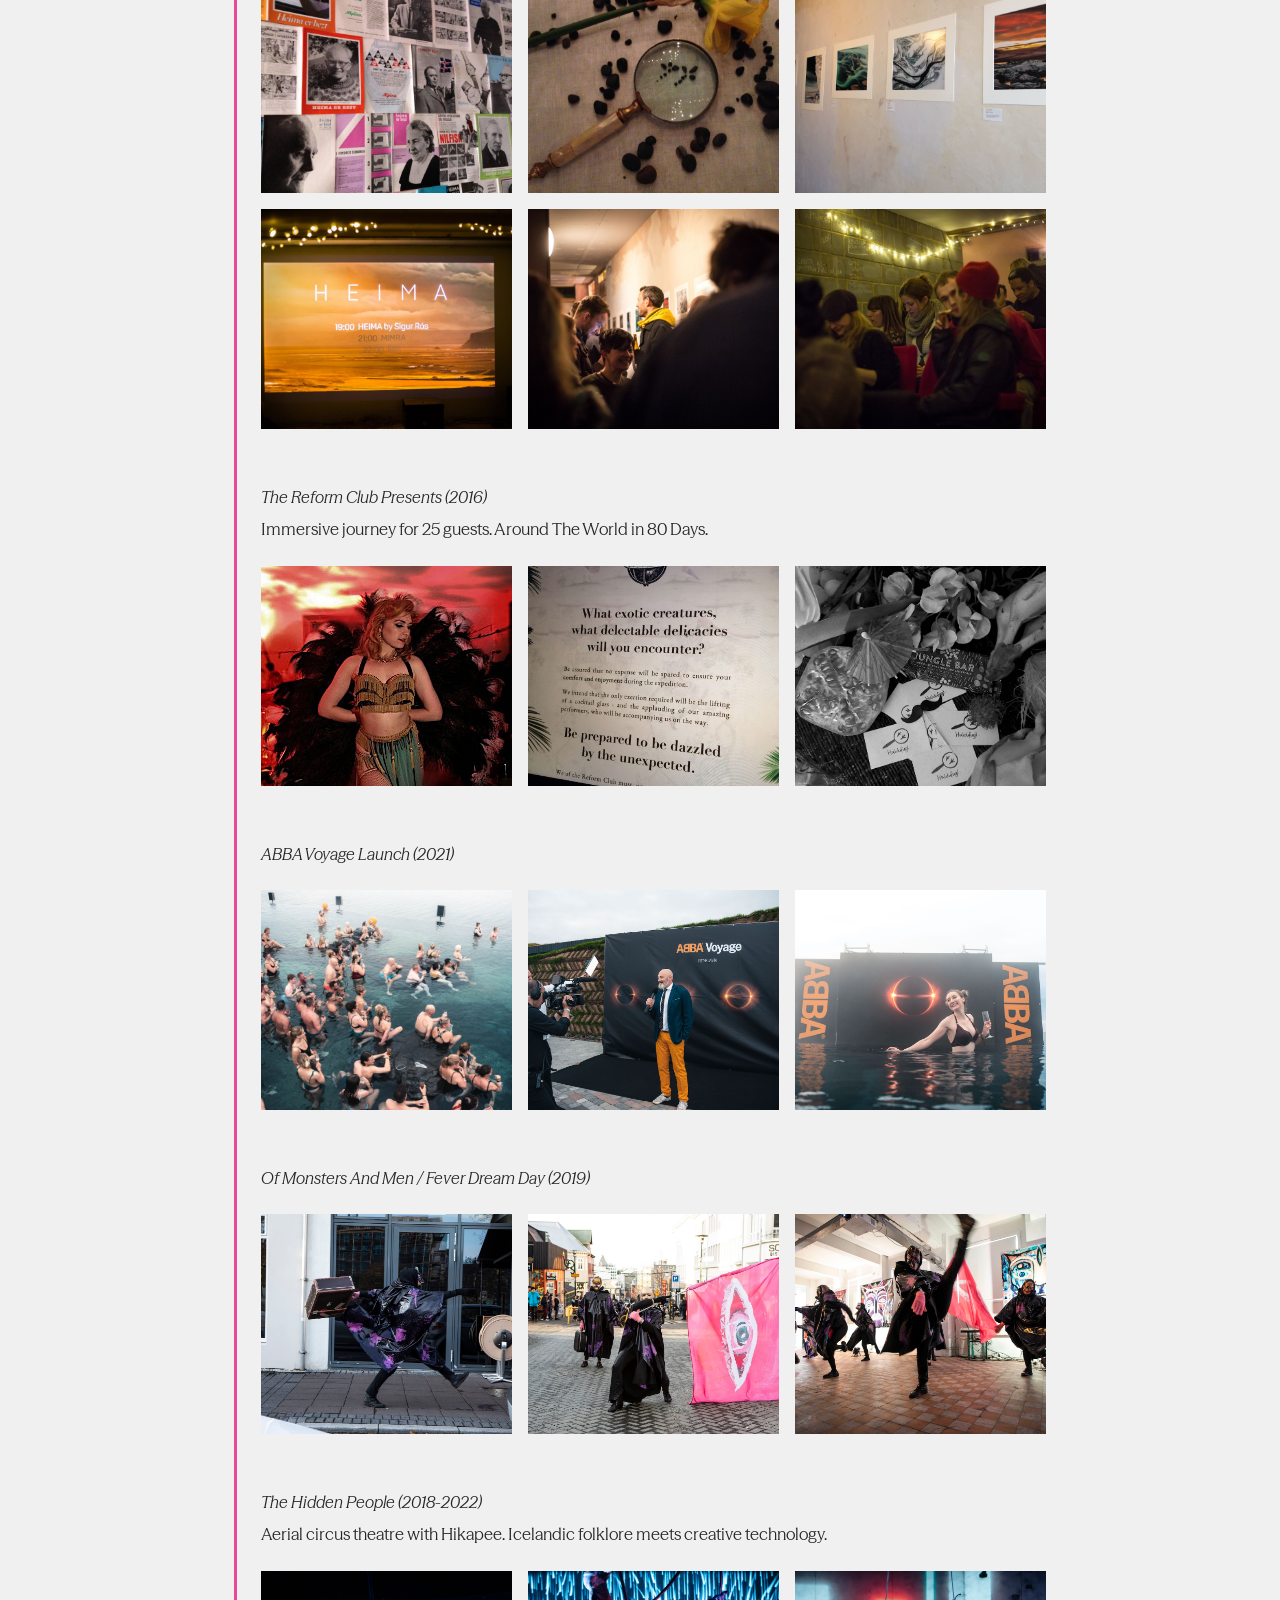
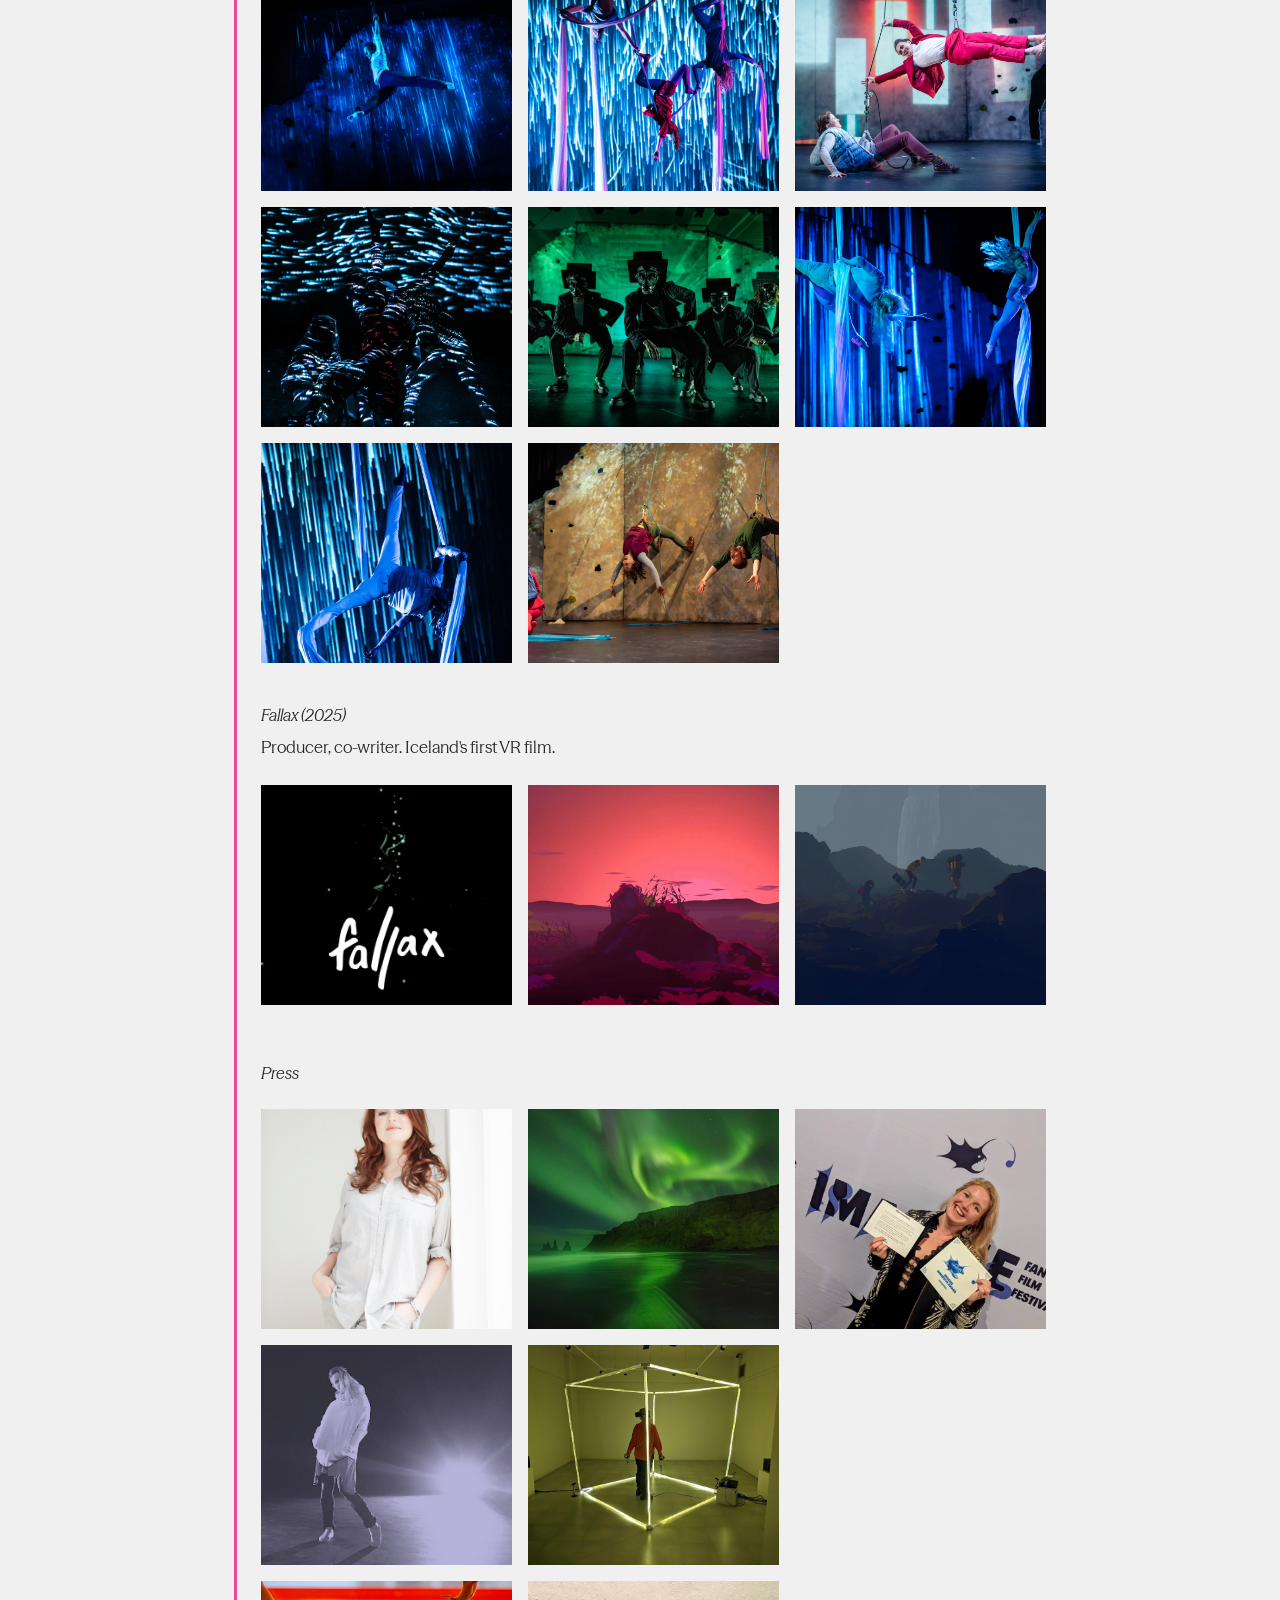
==== commit 5b0c001f: "Add FIELD.io projects: Under The Surface, Spectra 2, City of Drones Google Experiment link" ====
--- a/index.html
+++ b/index.html
@@ -174,7 +174,9 @@
         <li><strong>Horizons VR</strong> – Google Daydream launch title with Bonobo.</li>
         <li><strong>Google Web Lab</strong> – London Science Museum (at B-Reel). 3M visitors.</li>
         <li><strong>Unconfined</strong> – Samsung Galaxy S8 launch with Universal Everything + Zaha Hadid. Milan Design Week.</li>
-        <li><strong>City of Drones</strong> – With FIELD.io + John Cale. Digital Revolution at the Barbican.</li>
+        <li><strong>City of Drones</strong> – With FIELD.io + John Cale. Digital Revolution at the Barbican. <a href="https://experiments.withgoogle.com/city-of-drones" target="_blank">Google Experiment</a>.</li>
+        <li><strong>Under The Surface</strong> – With FIELD.io + IBM. Interactive spatial data experience (2023).</li>
+        <li><strong>Spectra 2</strong> – With FIELD.io. Kinetic sculpture, motor control in Arduino + Node.js (2014).</li>
         <li><strong>NAVA</strong> – Co-founder, <a href="https://nava.community" target="_blank">Nordic Audiovisual Artists</a>. Founded 2016 with Jonas Johansson, Rasmus Stride, Atli Bollason at Harpa, Reykjavik. Open calls, residencies, cross-border collaborations. Connected to Dome Dreaming and OTOPIA (Creative Europe).</li>
         <li><strong>Light Organ</strong> – With Jonas Johansson + Atli Bollason. Playable organ controlling Harpa's LED facade.</li>
         <li><strong>MOTET</strong> – A/V duo with Thorsteinn Eyfjord. Grex Lucis installation. Harpa, Iceland Airwaves.</li>
@@ -1399,6 +1401,8 @@
     <li><a href="https://vimeo.com/122900808" target="_blank">Vimeo – PONG+ at Sonar 2015</a></li>
     <li><a href="https://nava.community" target="_blank">NAVA – Nordic Audiovisual Artists</a></li>
     <li><a href="https://www.imdb.com/name/nm3918183/" target="_blank">IMDB</a></li>
+    <li><a href="https://field.io/work/ibm-under-the-surface" target="_blank">FIELD.io – Under The Surface (IBM)</a></li>
+    <li><a href="https://experiments.withgoogle.com/city-of-drones" target="_blank">Google Experiments – City of Drones (FIELD.io)</a></li>
     <li><a href="https://github.com/owenhindley" target="_blank">GitHub (39 repos)</a></li>
     <li><a href="https://www.owenhindley.co.uk/blogposts/depth-scatter/" target="_blank">Blog – Depth Scatter Rendering in TouchDesigner</a></li>
   </ul>
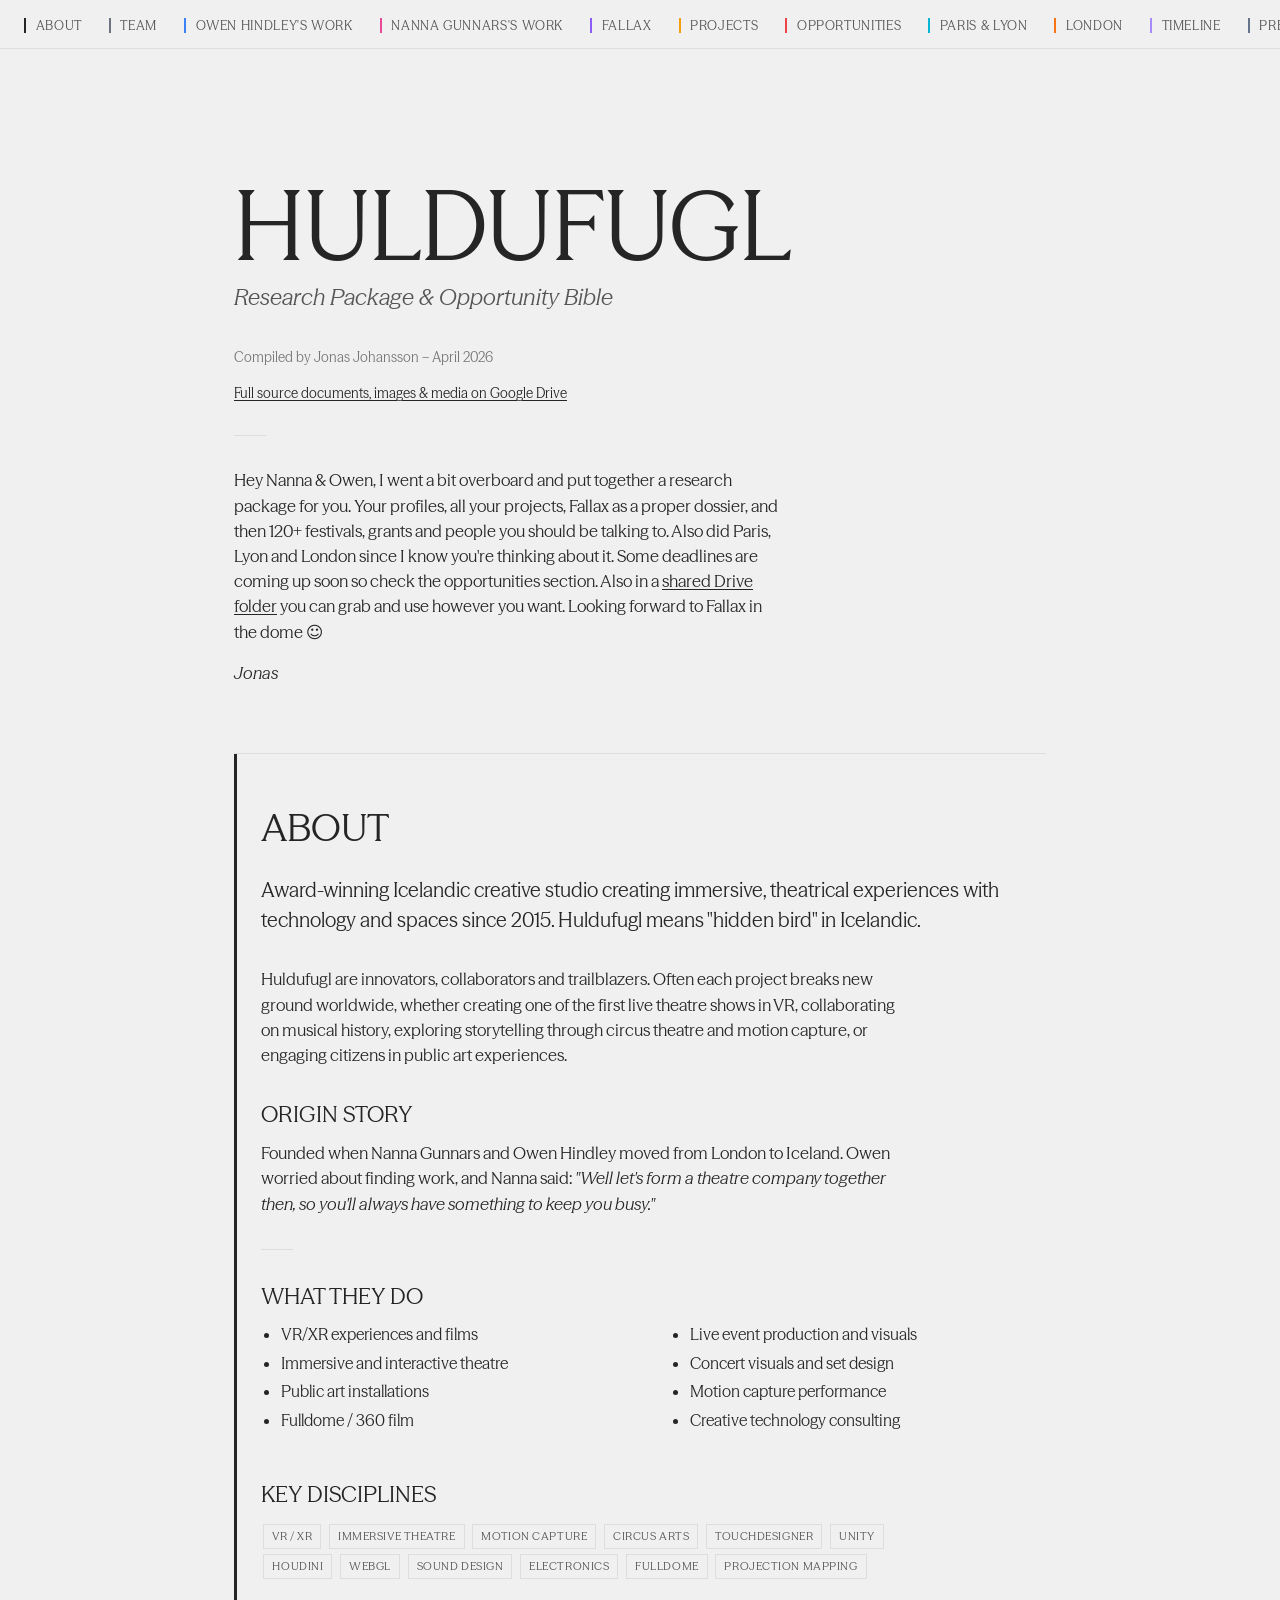
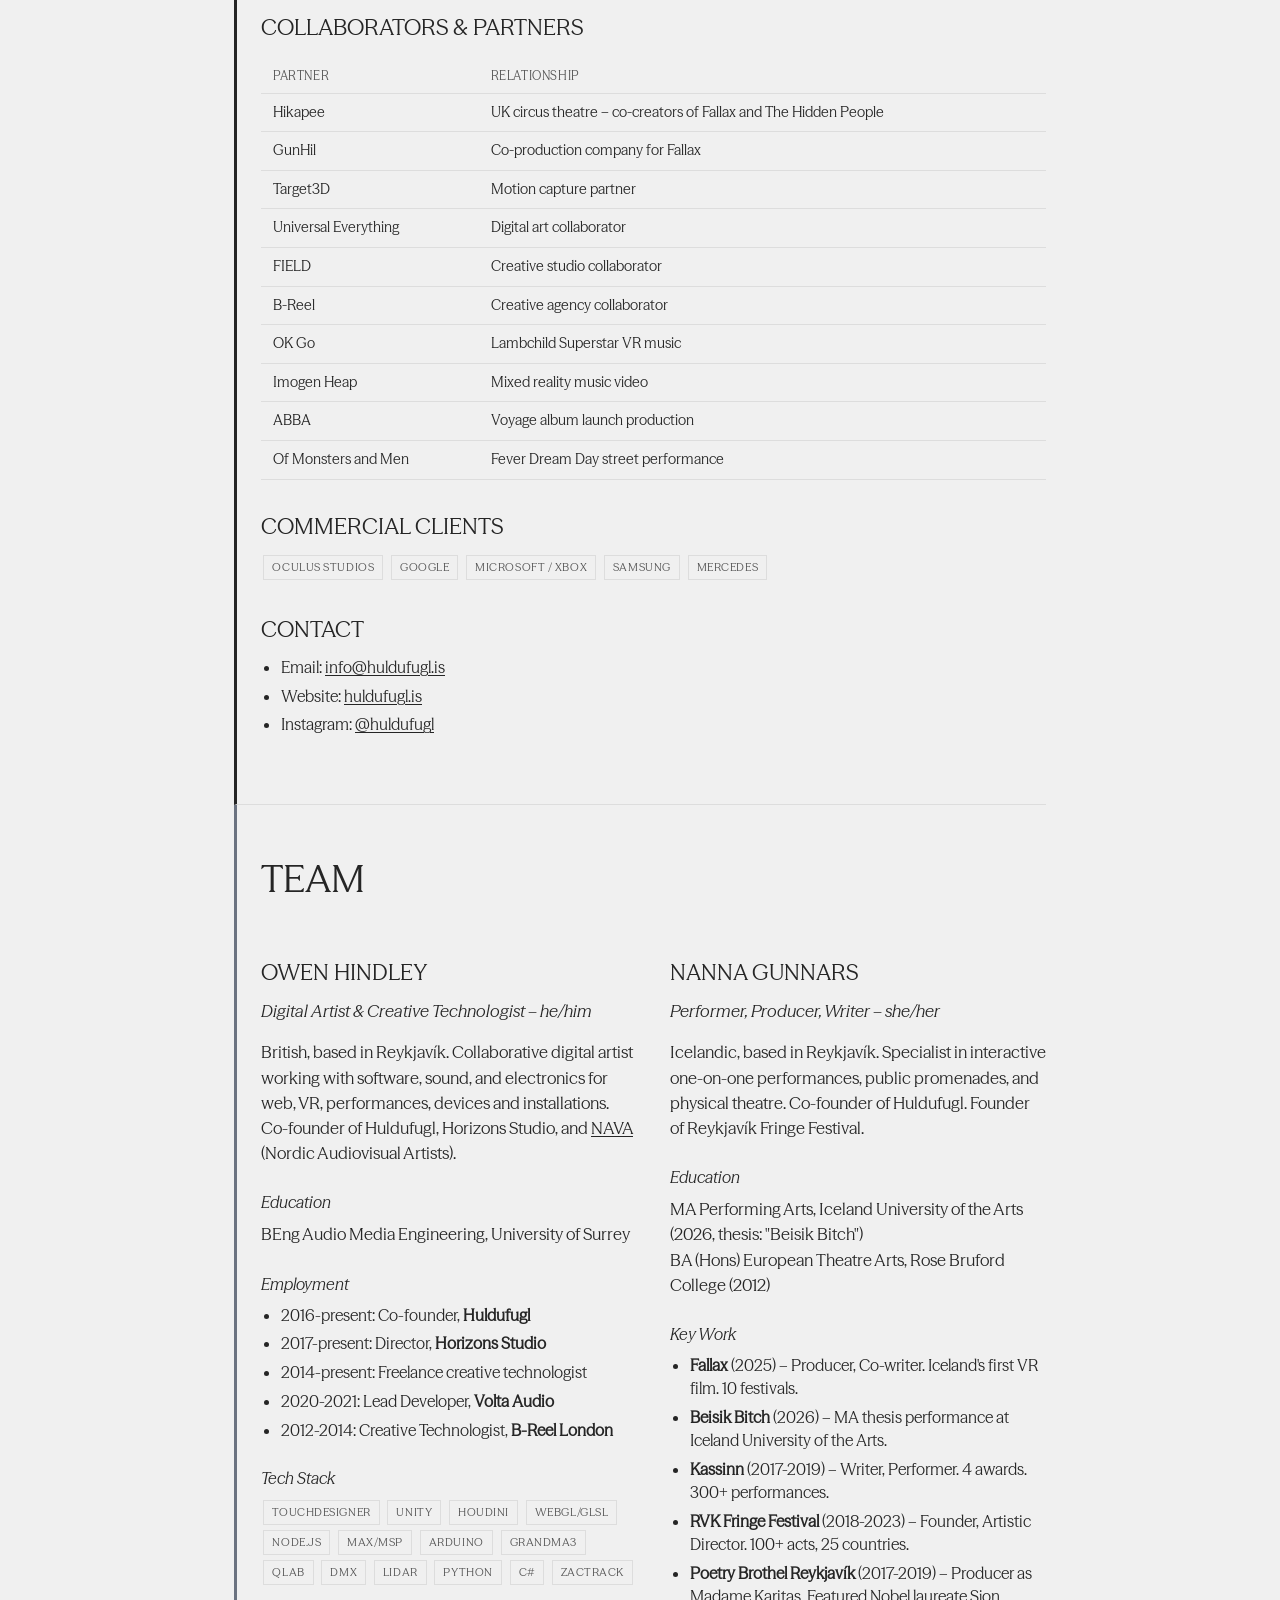
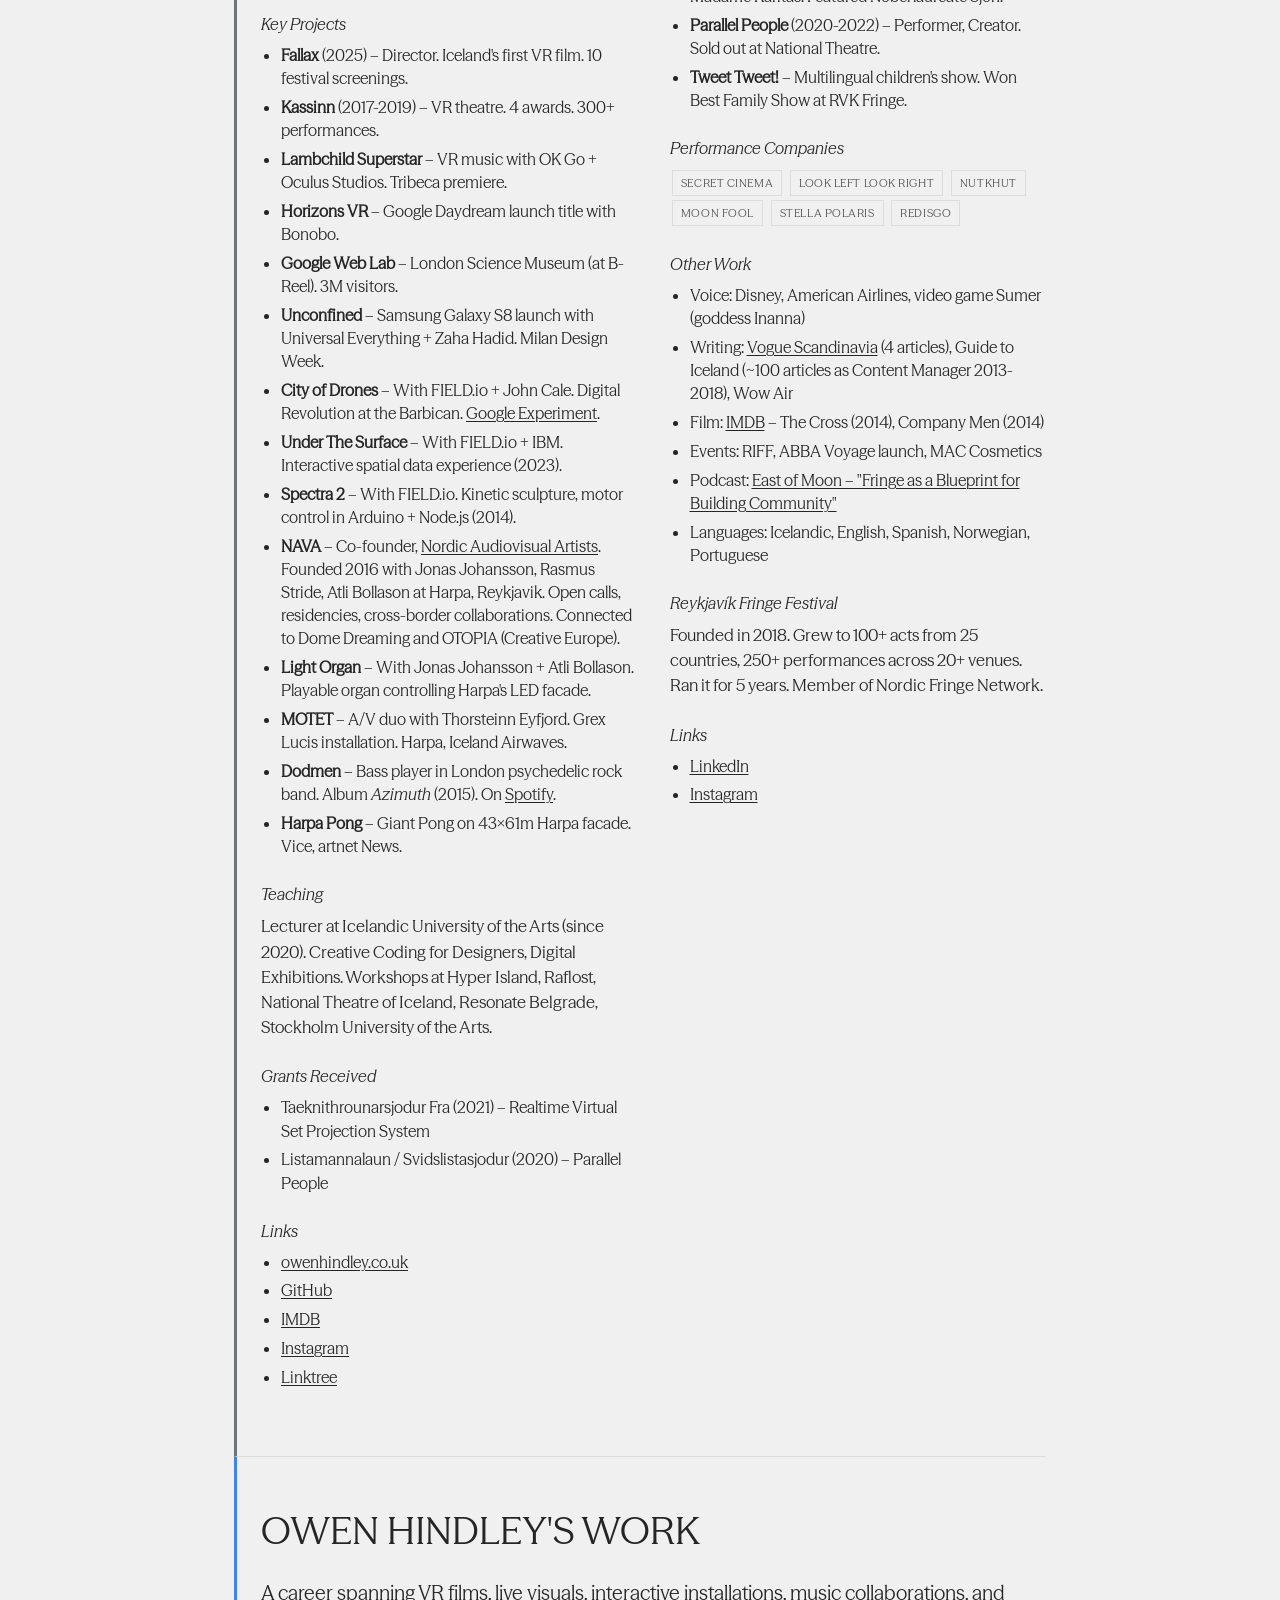
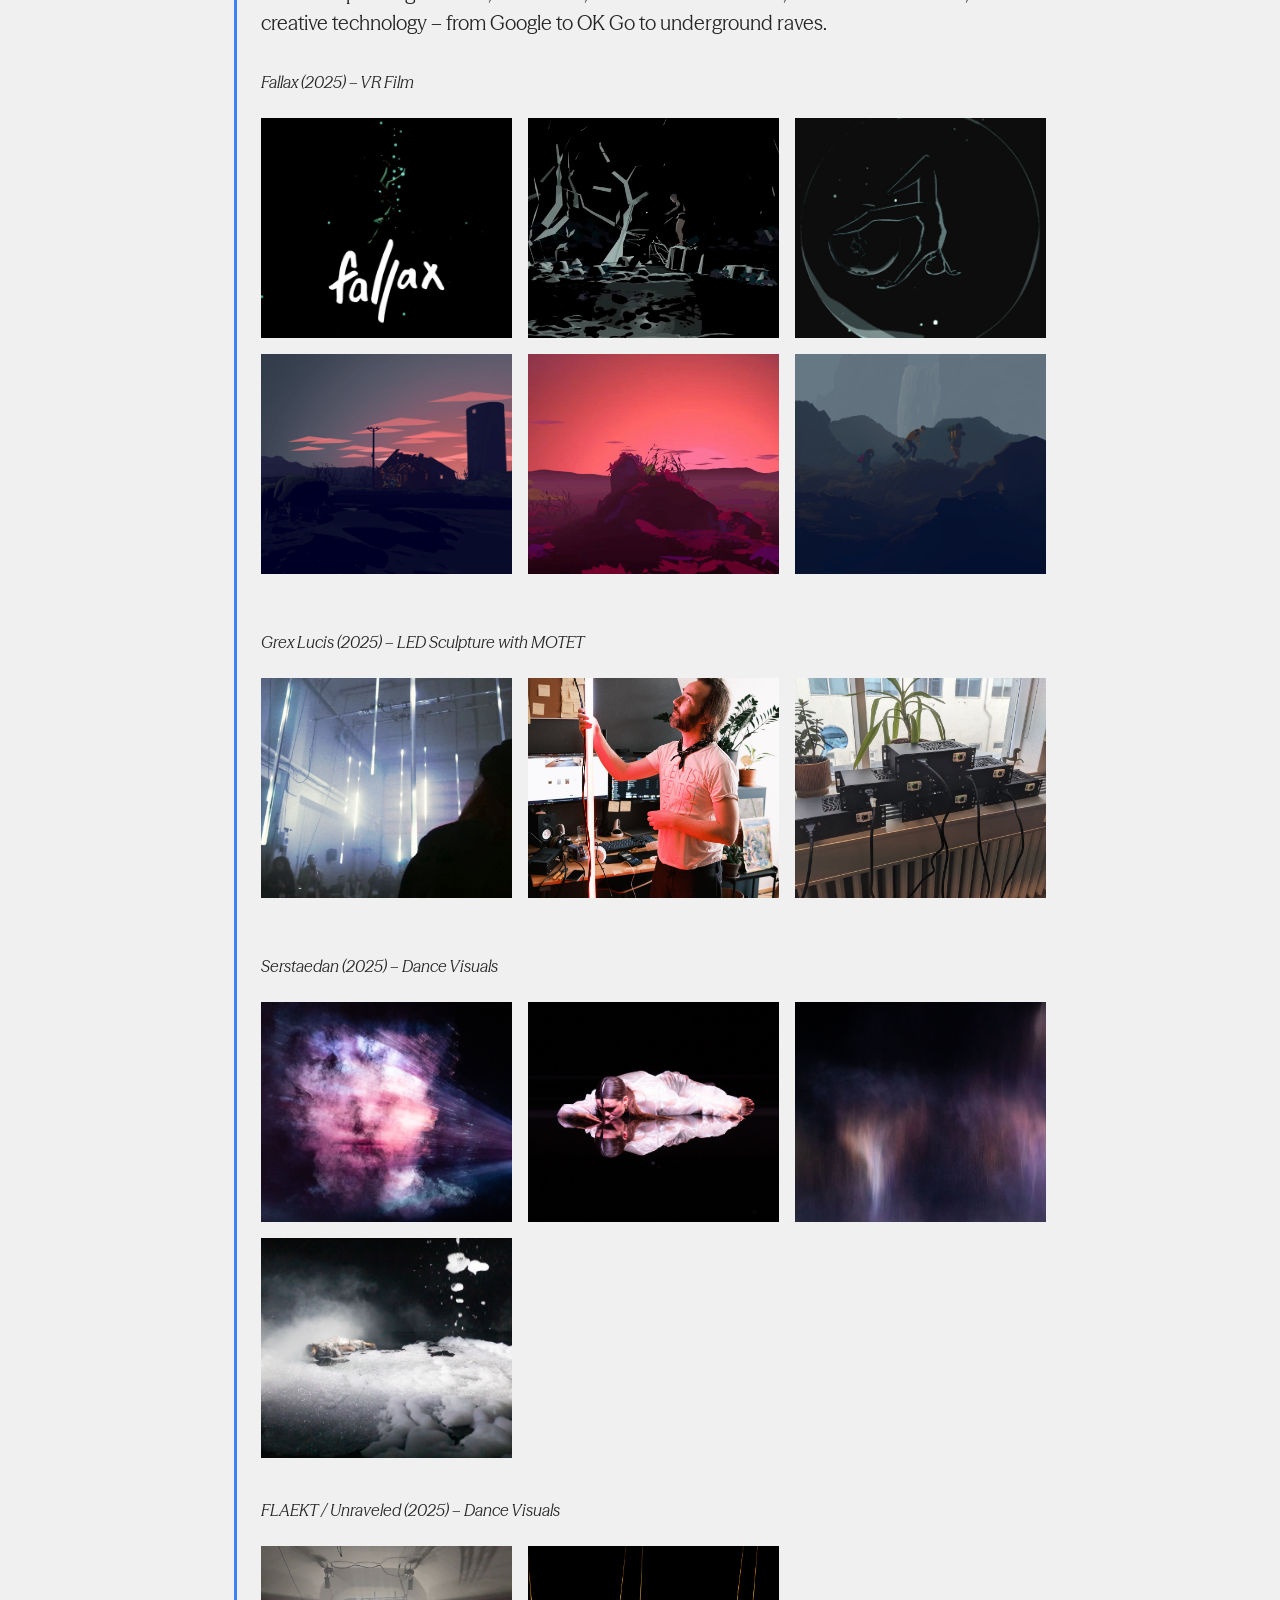
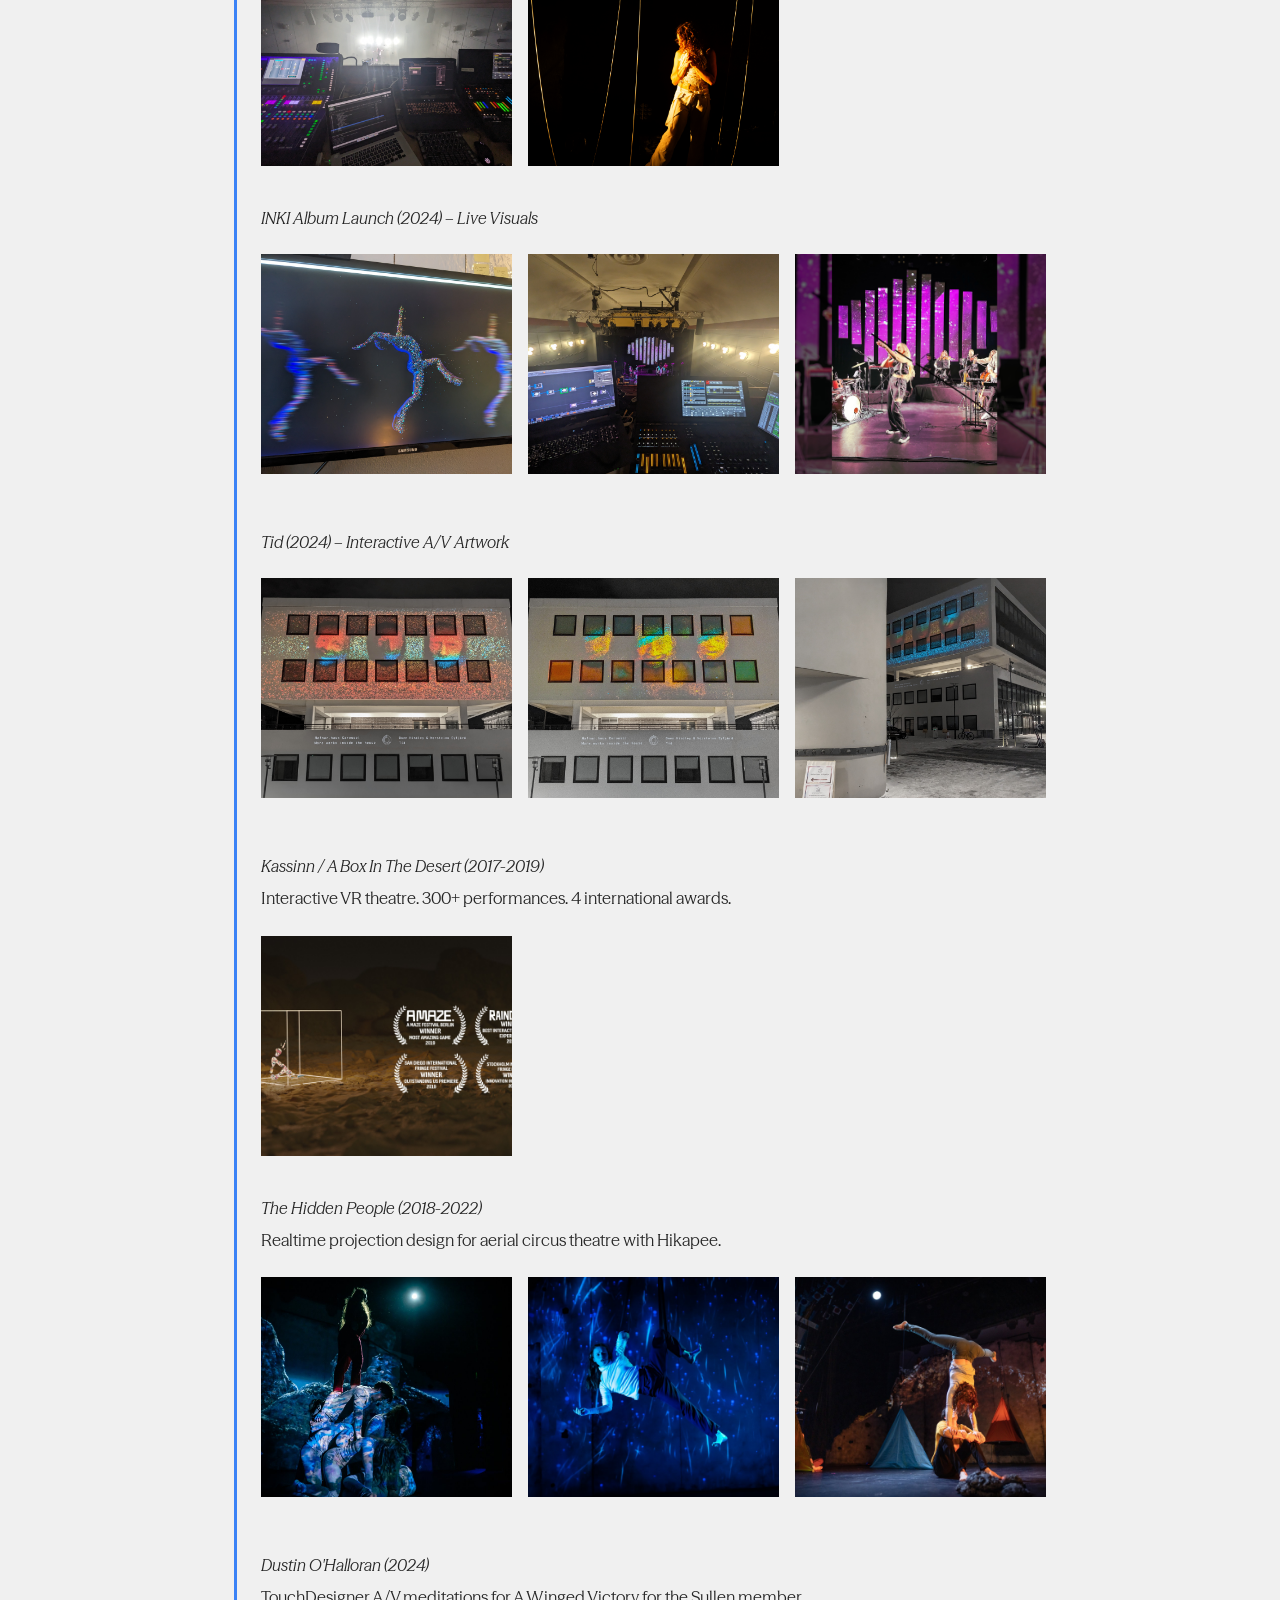
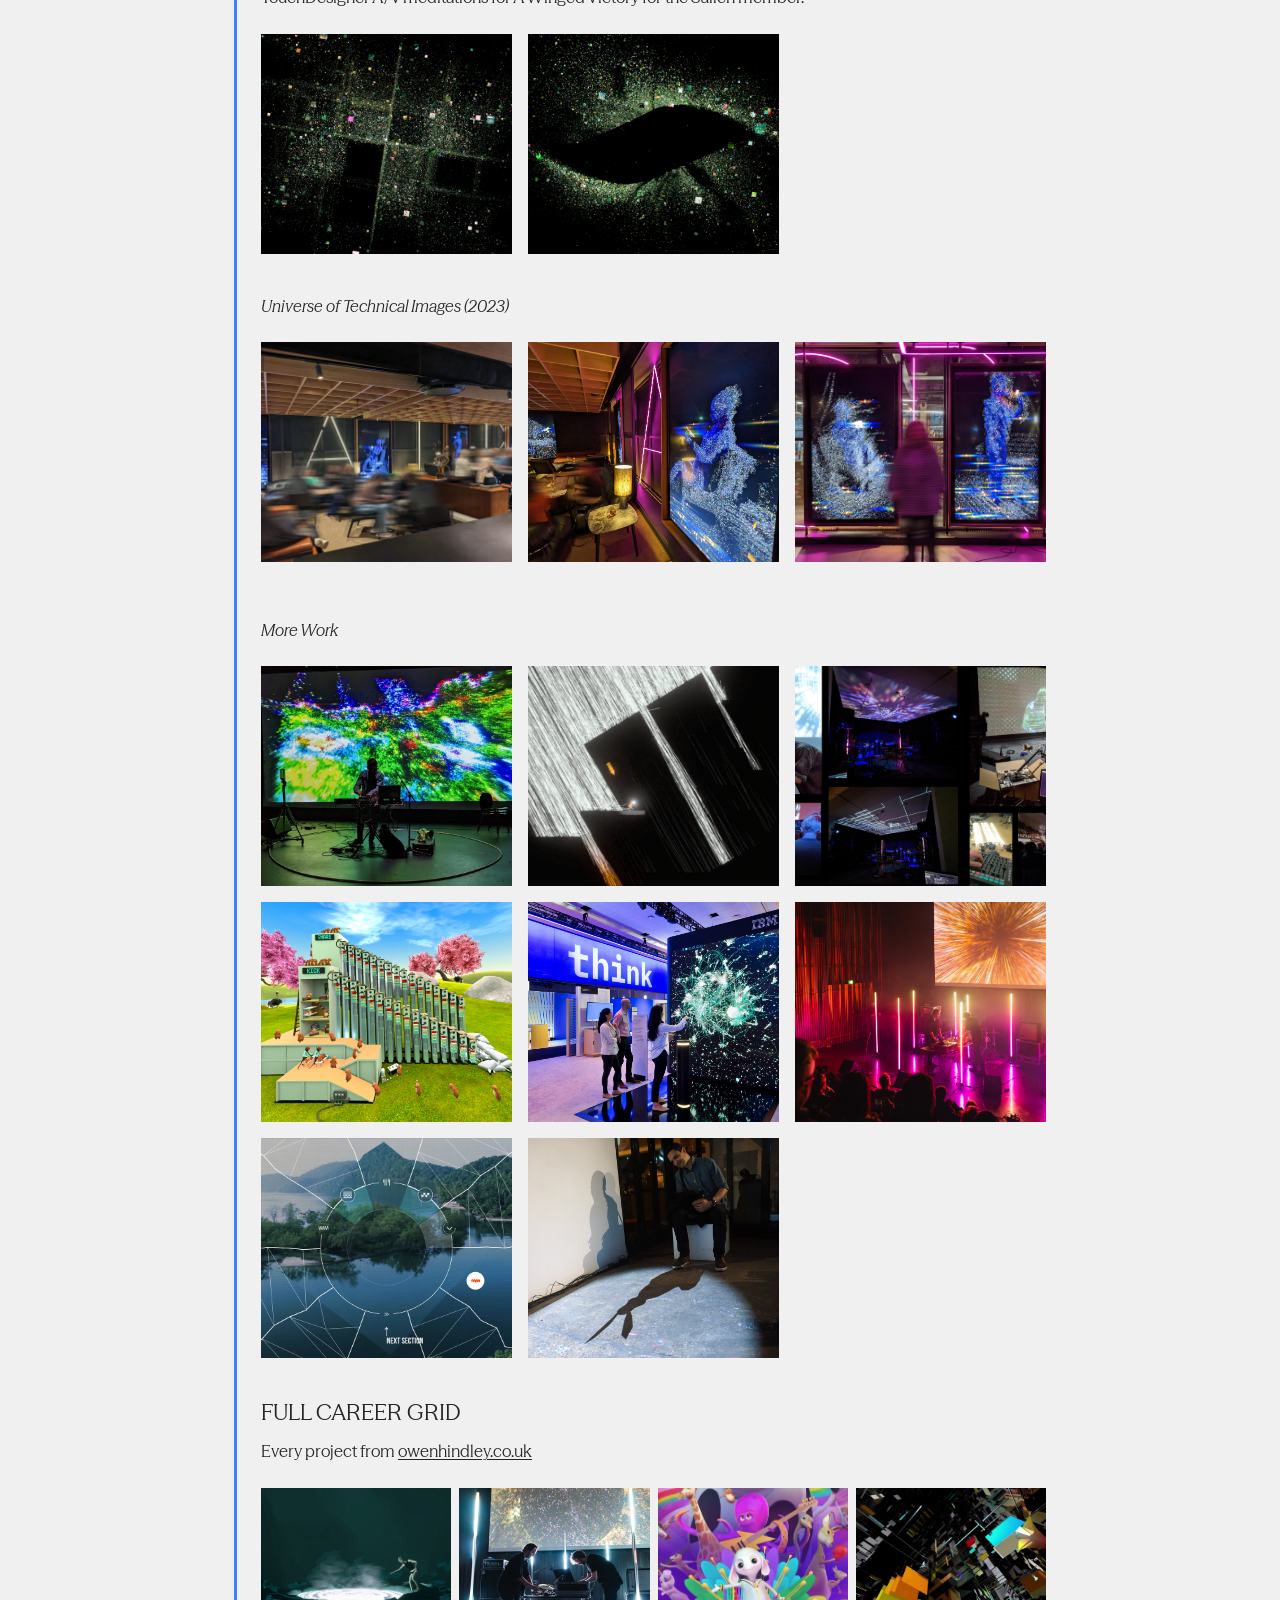
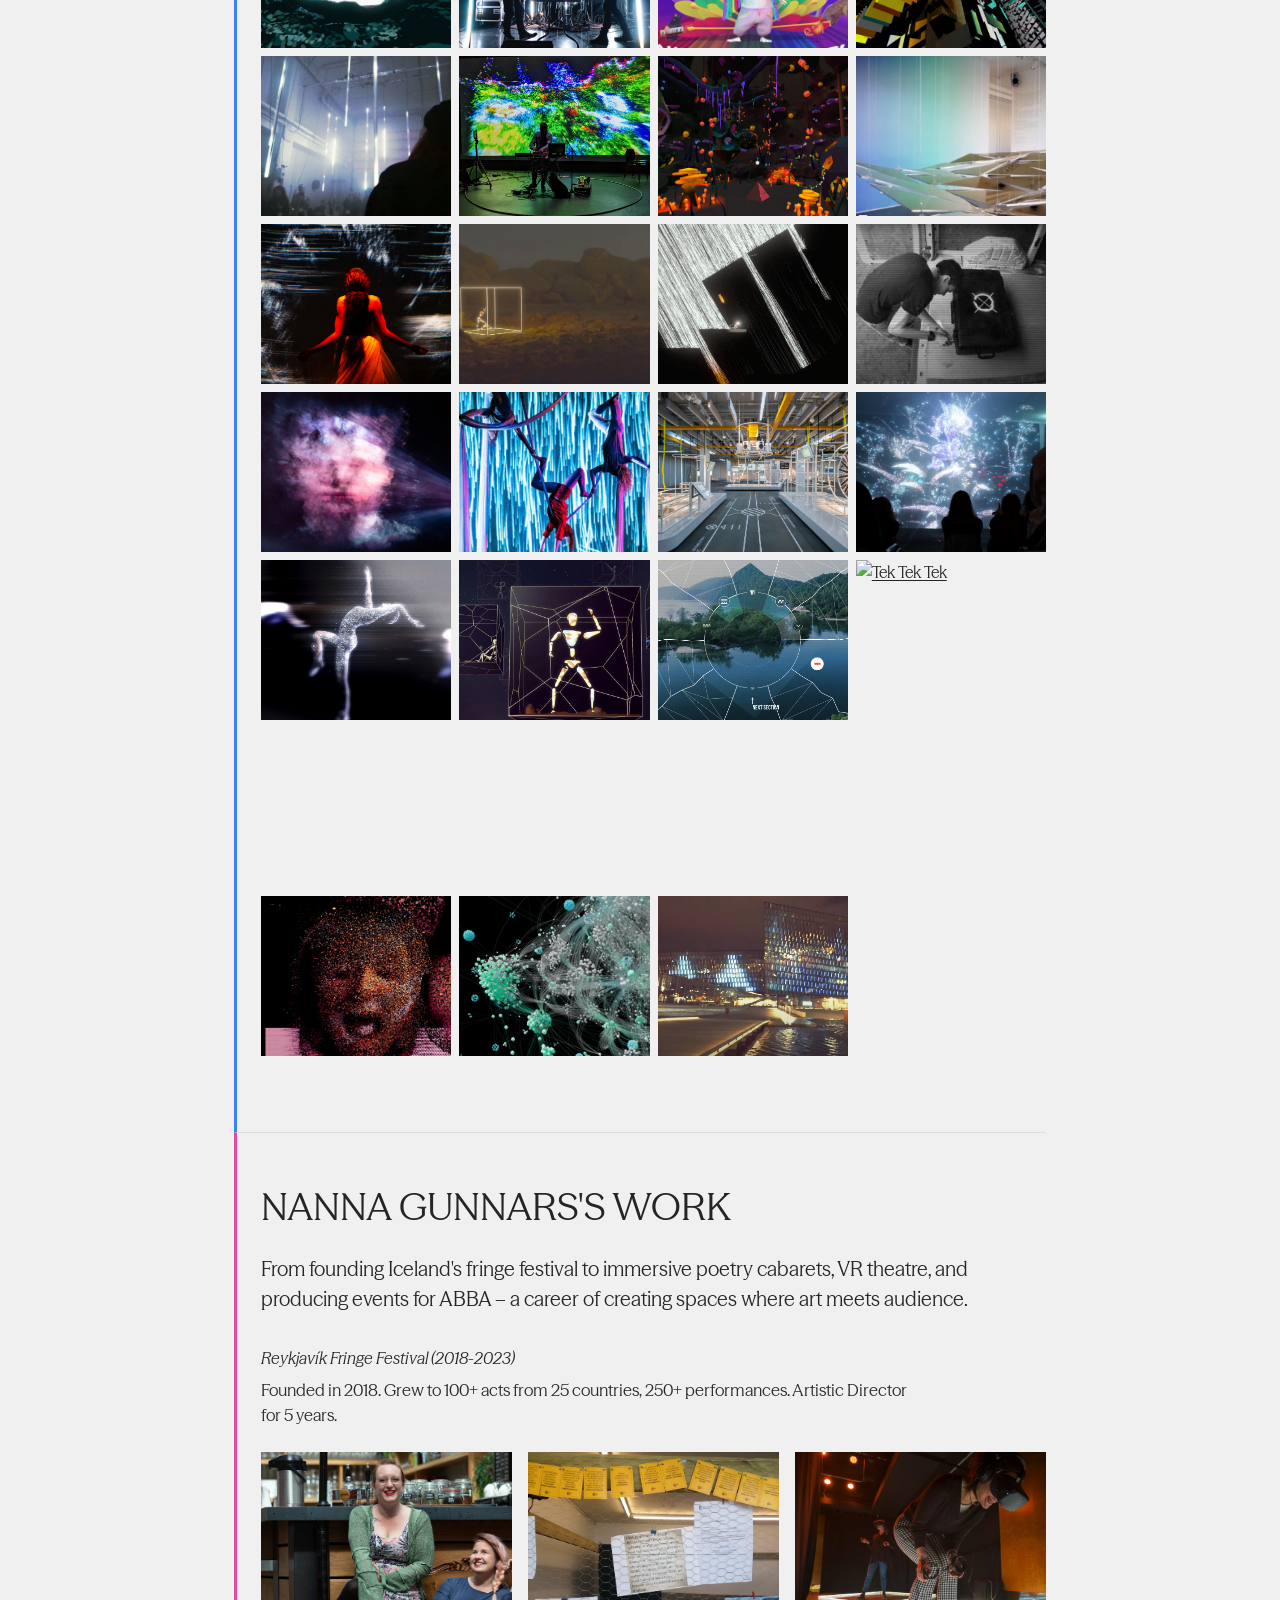
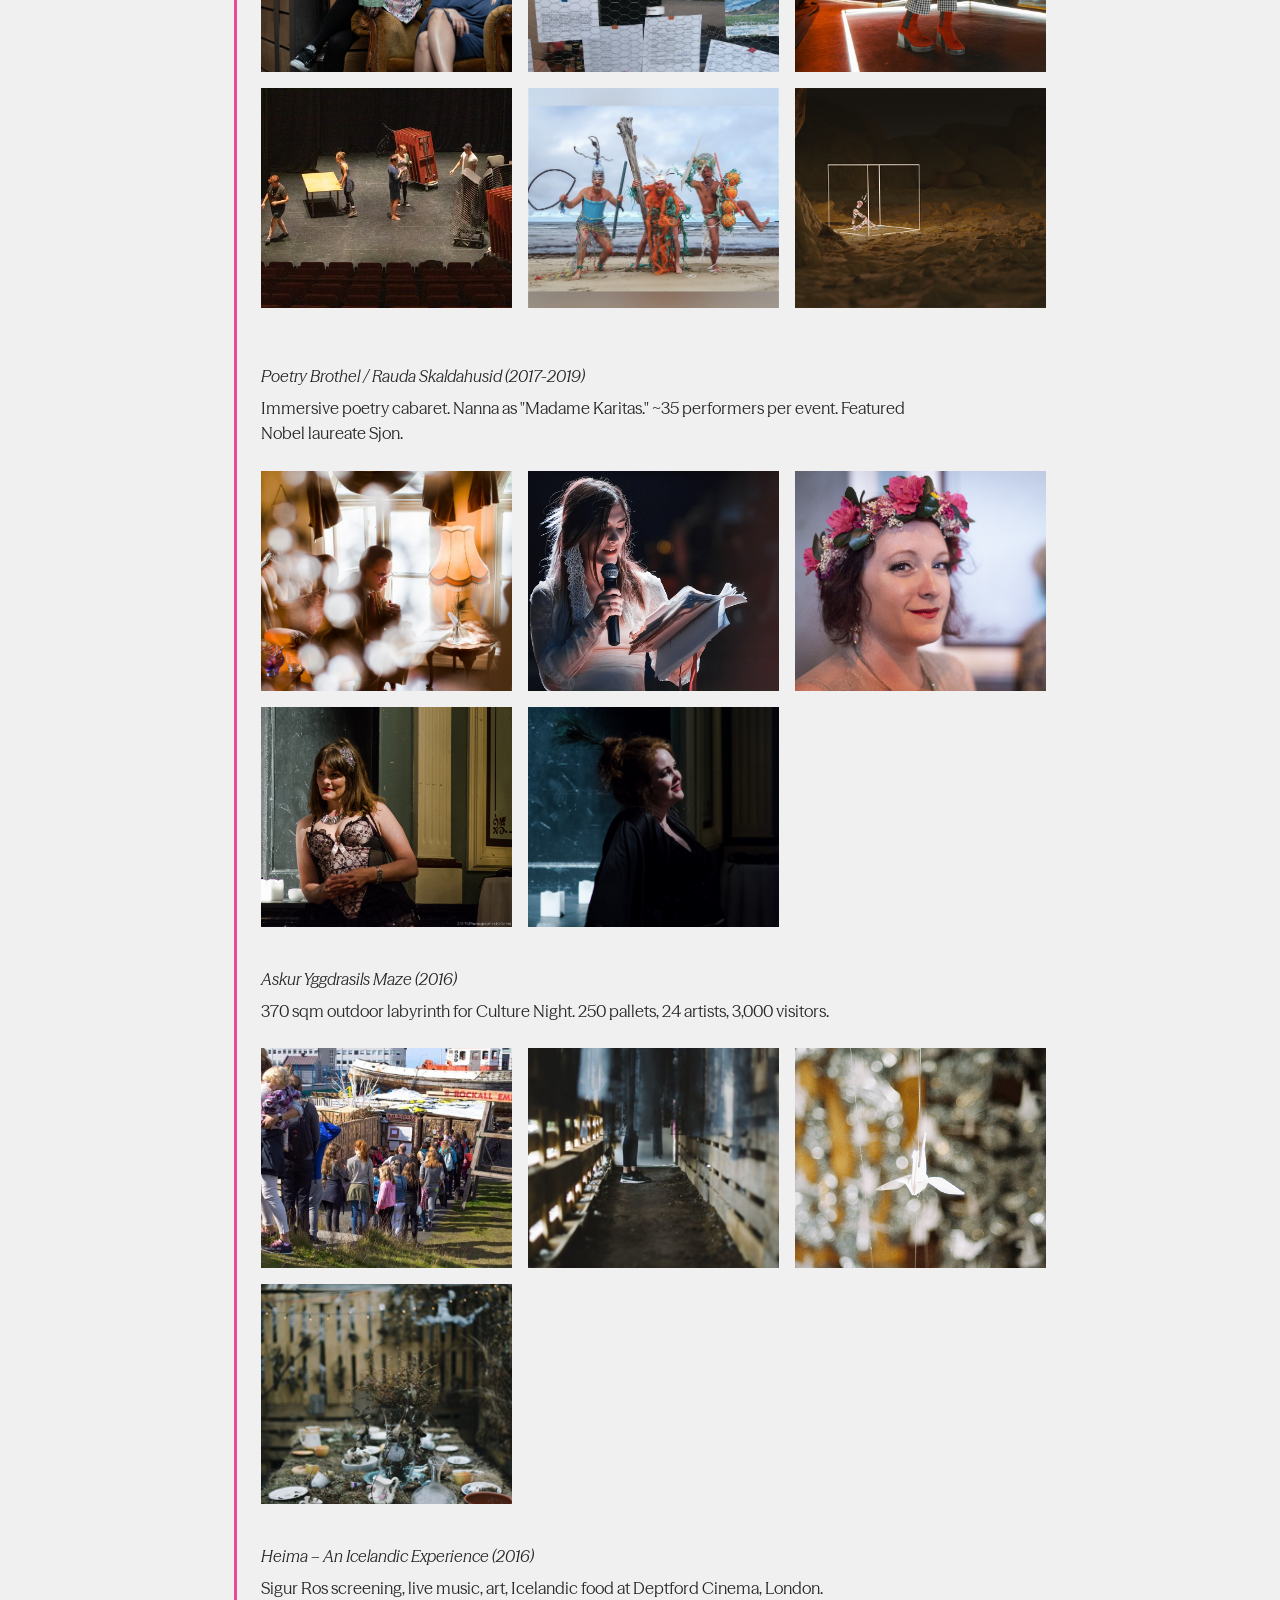
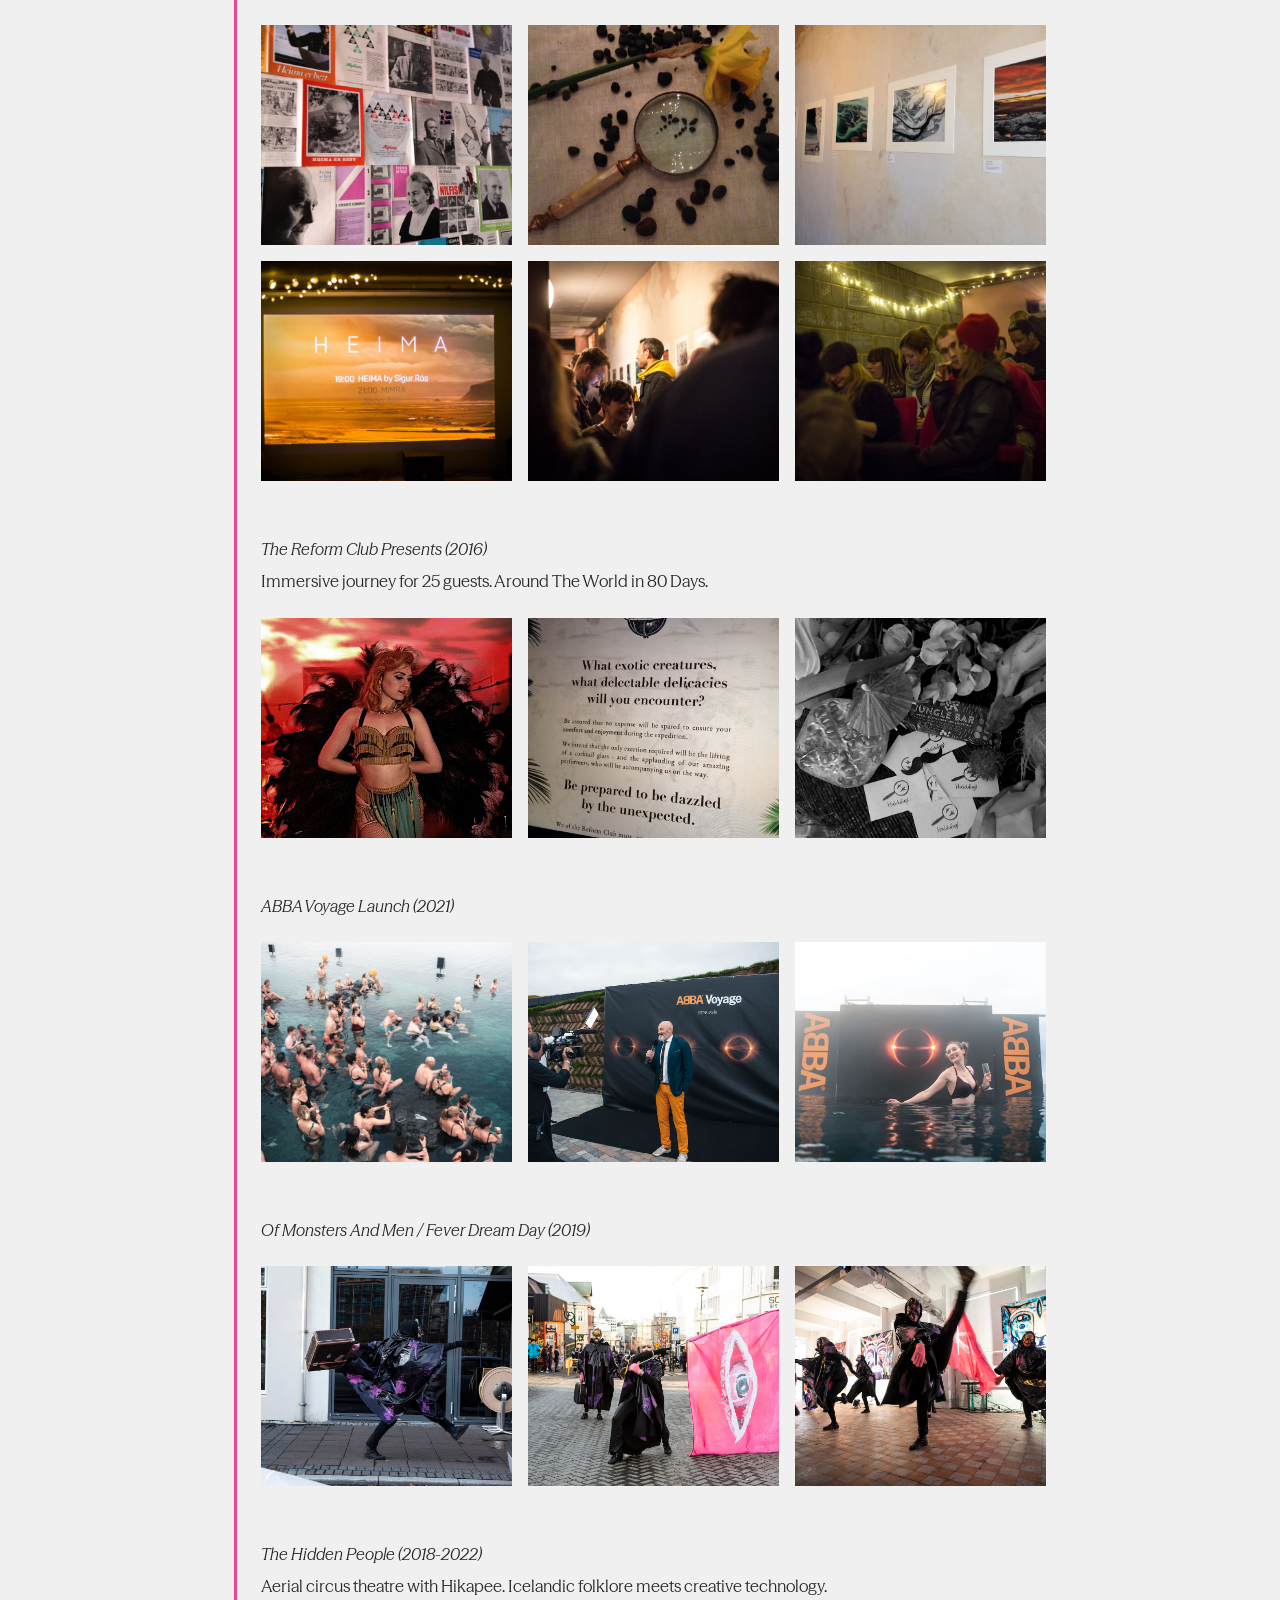
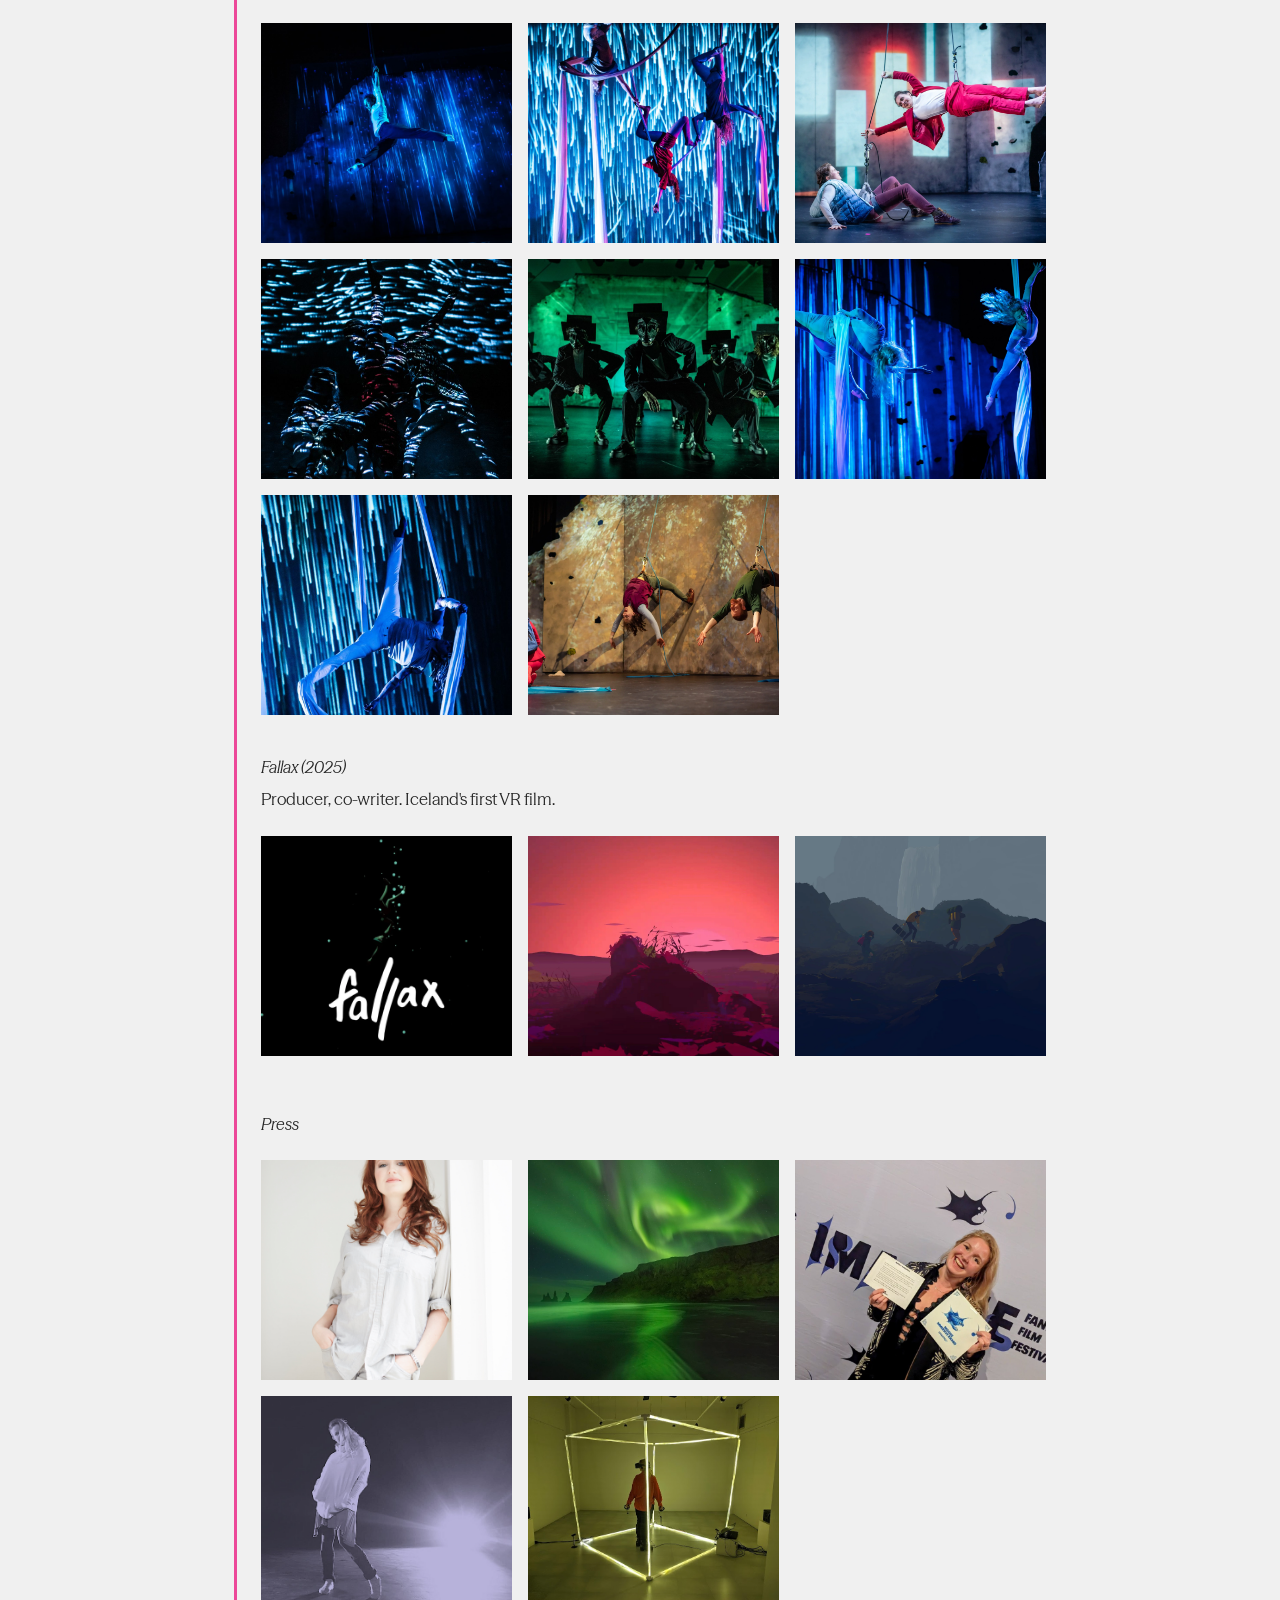
==== commit ed03e06a: "Add Dodmen (bass) and B-Reel to Owen bio, Dodmen links to index Co-Authored-By: Claude Opus 4.6 (1M " ====
--- a/index.html
+++ b/index.html
@@ -180,6 +180,7 @@
         <li><strong>NAVA</strong> – Co-founder, <a href="https://nava.community" target="_blank">Nordic Audiovisual Artists</a>. Founded 2016 with Jonas Johansson, Rasmus Stride, Atli Bollason at Harpa, Reykjavik. Open calls, residencies, cross-border collaborations. Connected to Dome Dreaming and OTOPIA (Creative Europe).</li>
         <li><strong>Light Organ</strong> – With Jonas Johansson + Atli Bollason. Playable organ controlling Harpa's LED facade.</li>
         <li><strong>MOTET</strong> – A/V duo with Thorsteinn Eyfjord. Grex Lucis installation. Harpa, Iceland Airwaves.</li>
+        <li><strong>Dodmen</strong> – Bass player in London psychedelic rock band. Album <em>Azimuth</em> (2015). On <a href="https://open.spotify.com/artist/4FvkPozLzwqvcqyoaZIsLb" target="_blank">Spotify</a>.</li>
         <li><strong>Harpa Pong</strong> – Giant Pong on 43x61m Harpa facade. Vice, artnet News.</li>
       </ul>
 
@@ -1405,6 +1406,8 @@
     <li><a href="https://experiments.withgoogle.com/city-of-drones" target="_blank">Google Experiments – City of Drones (FIELD.io)</a></li>
     <li><a href="https://github.com/owenhindley" target="_blank">GitHub (39 repos)</a></li>
     <li><a href="https://www.owenhindley.co.uk/blogposts/depth-scatter/" target="_blank">Blog – Depth Scatter Rendering in TouchDesigner</a></li>
+    <li><a href="https://open.spotify.com/artist/4FvkPozLzwqvcqyoaZIsLb" target="_blank">Dodmen on Spotify</a></li>
+    <li><a href="https://extremeultimate.bandcamp.com/album/azimuth" target="_blank">Dodmen – Azimuth on Bandcamp</a></li>
   </ul>
 
   <h3>Nanna Gunnars</h3>
